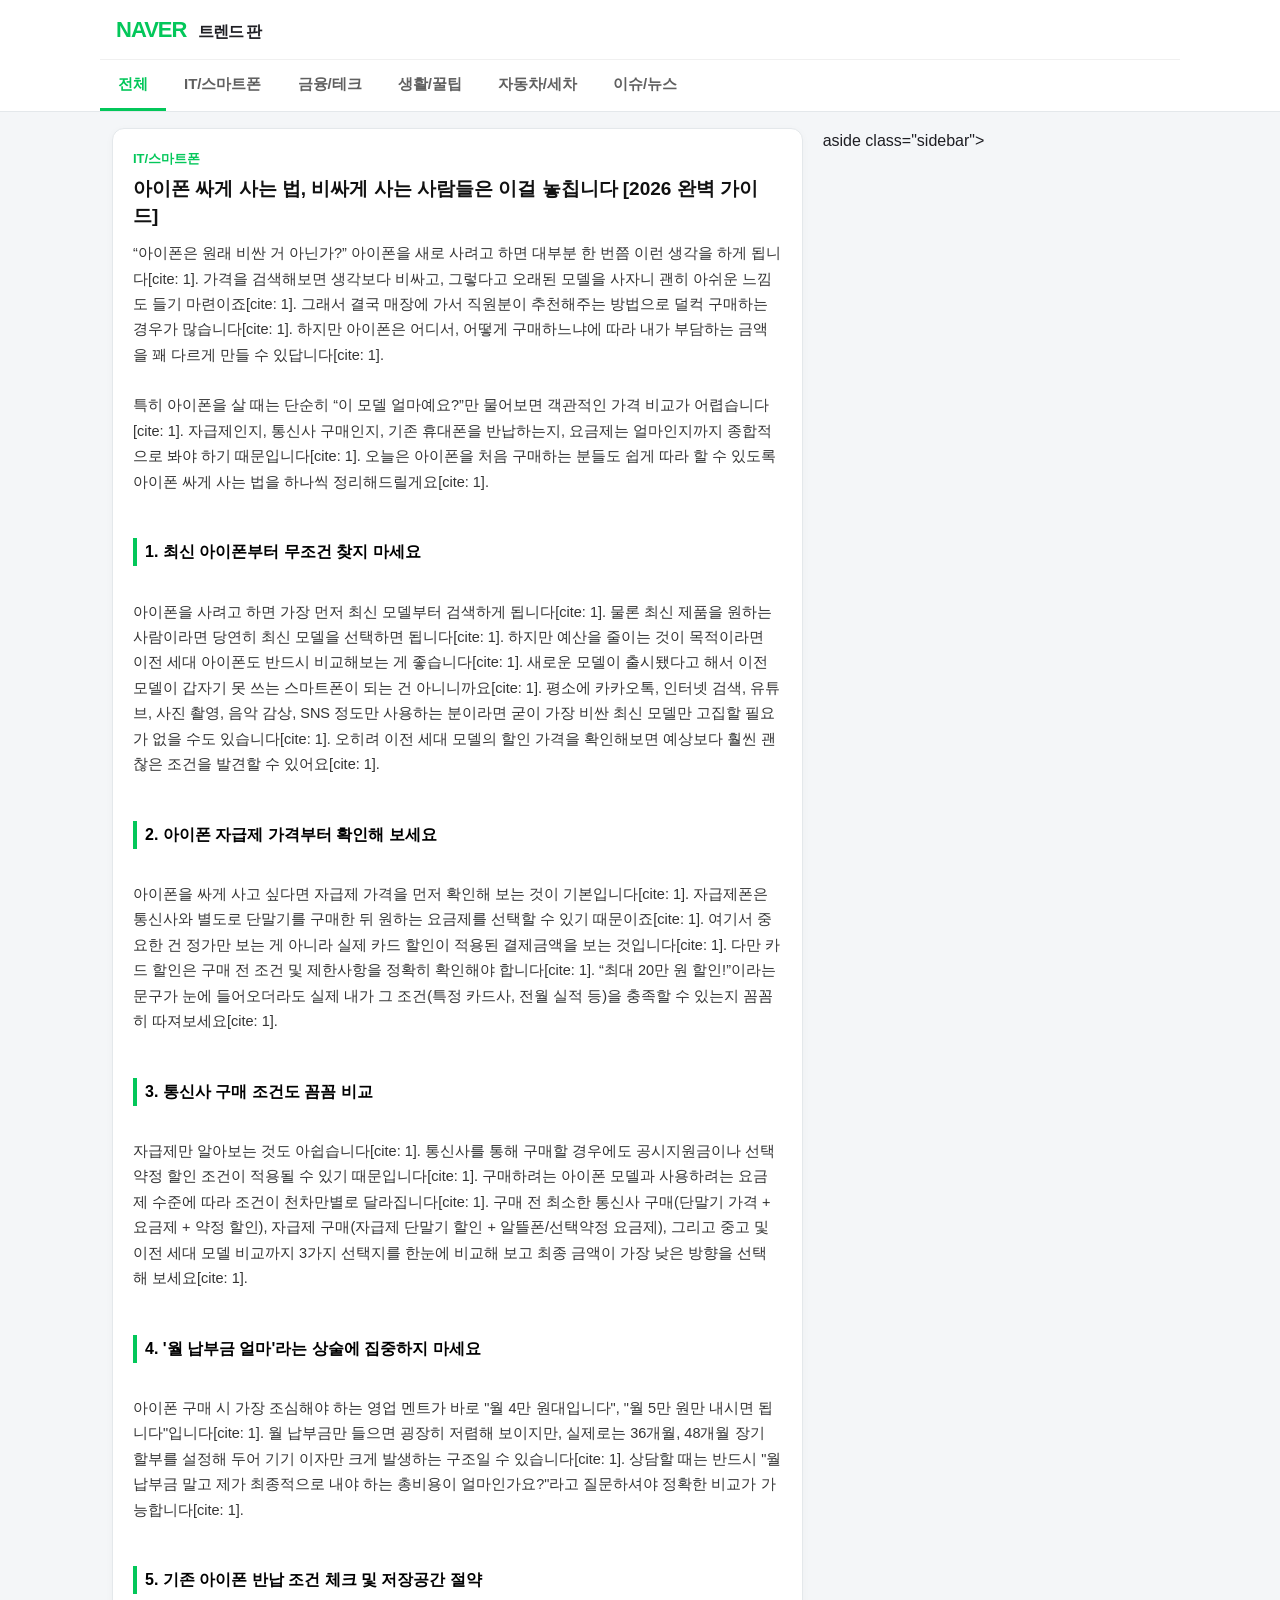
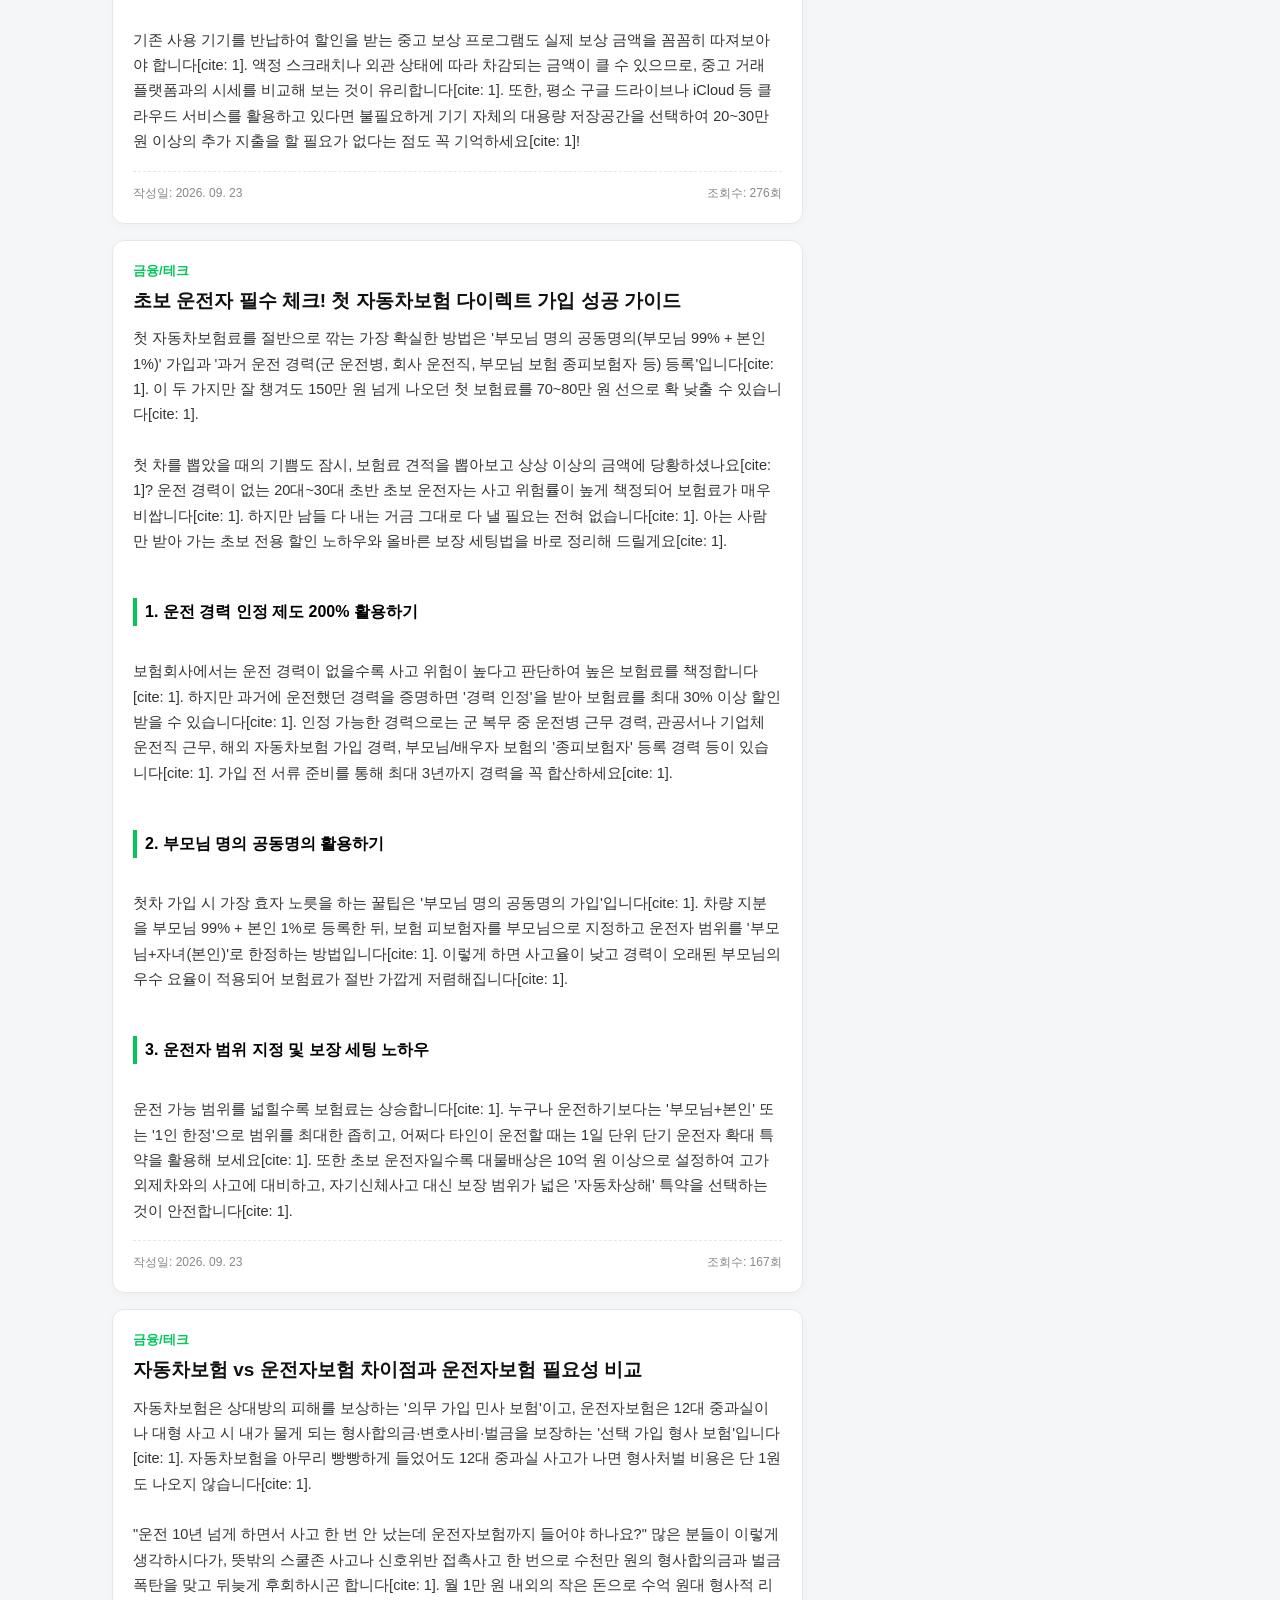
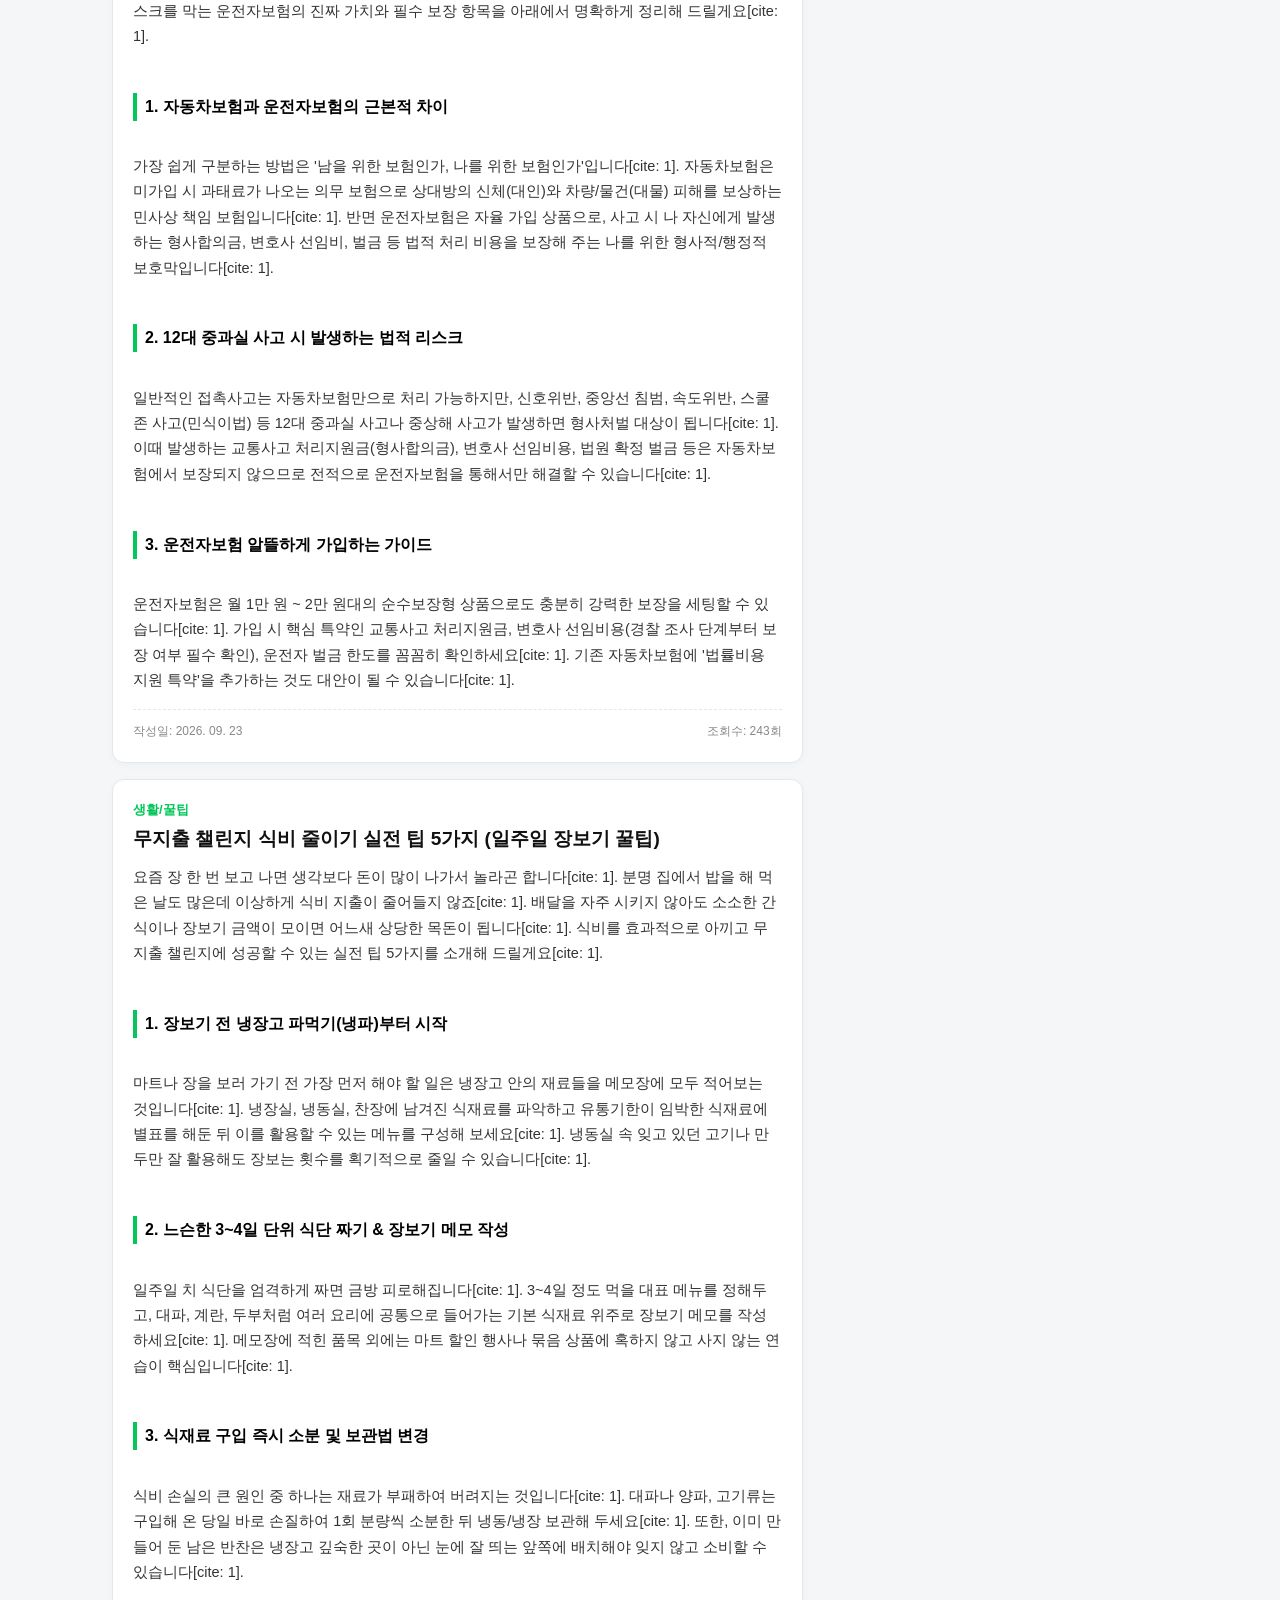
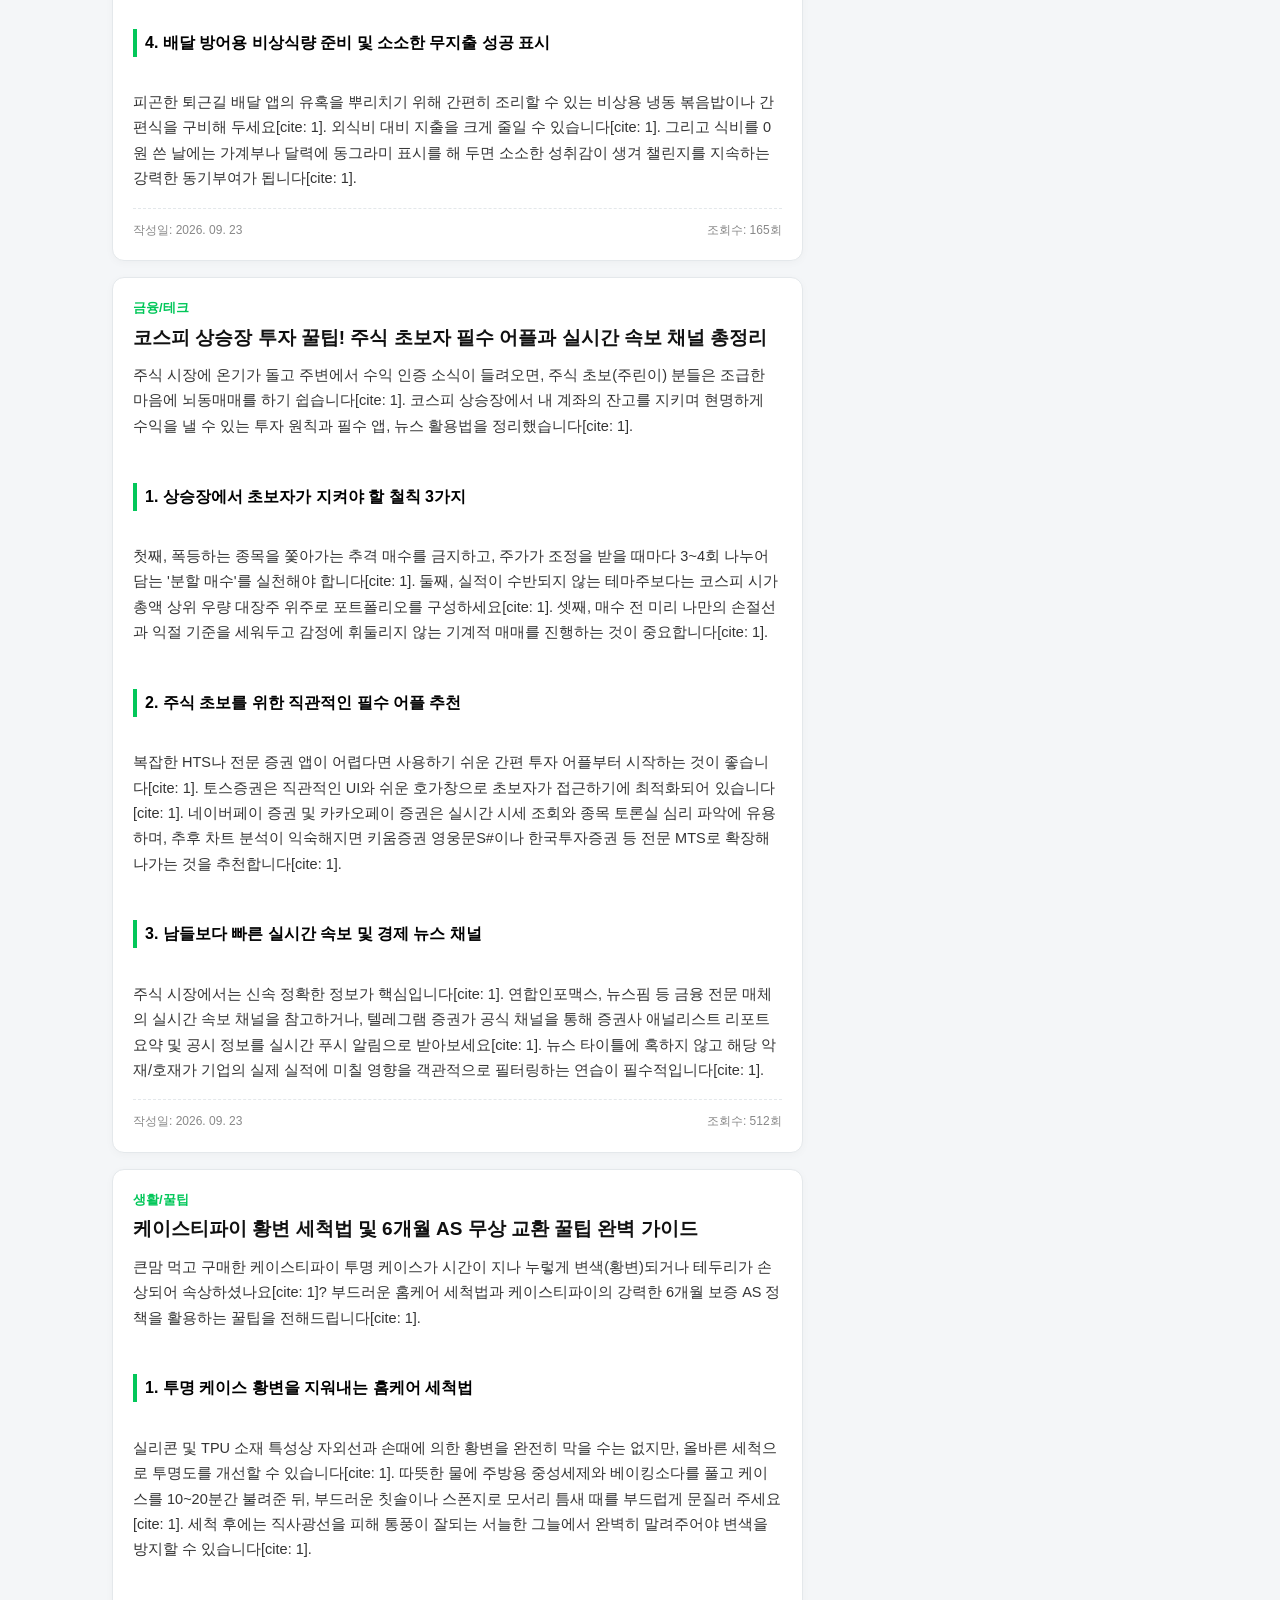
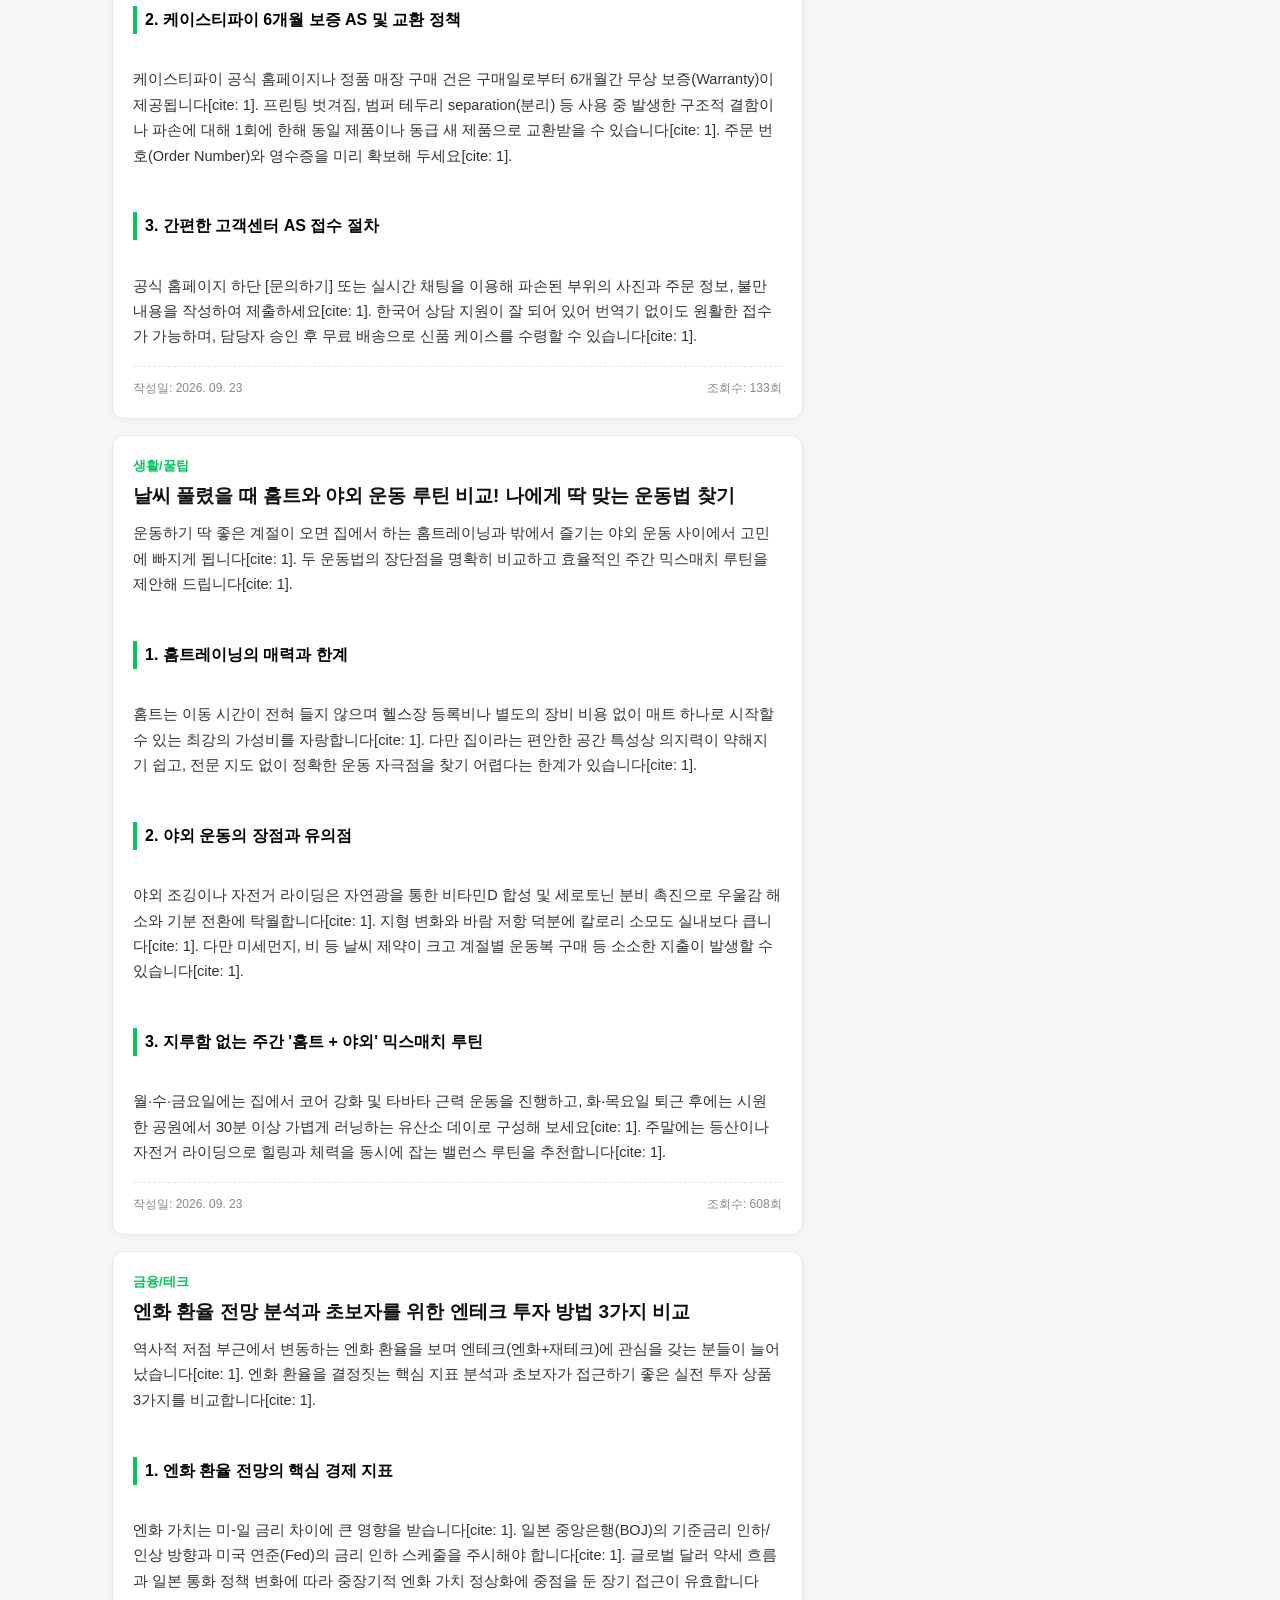
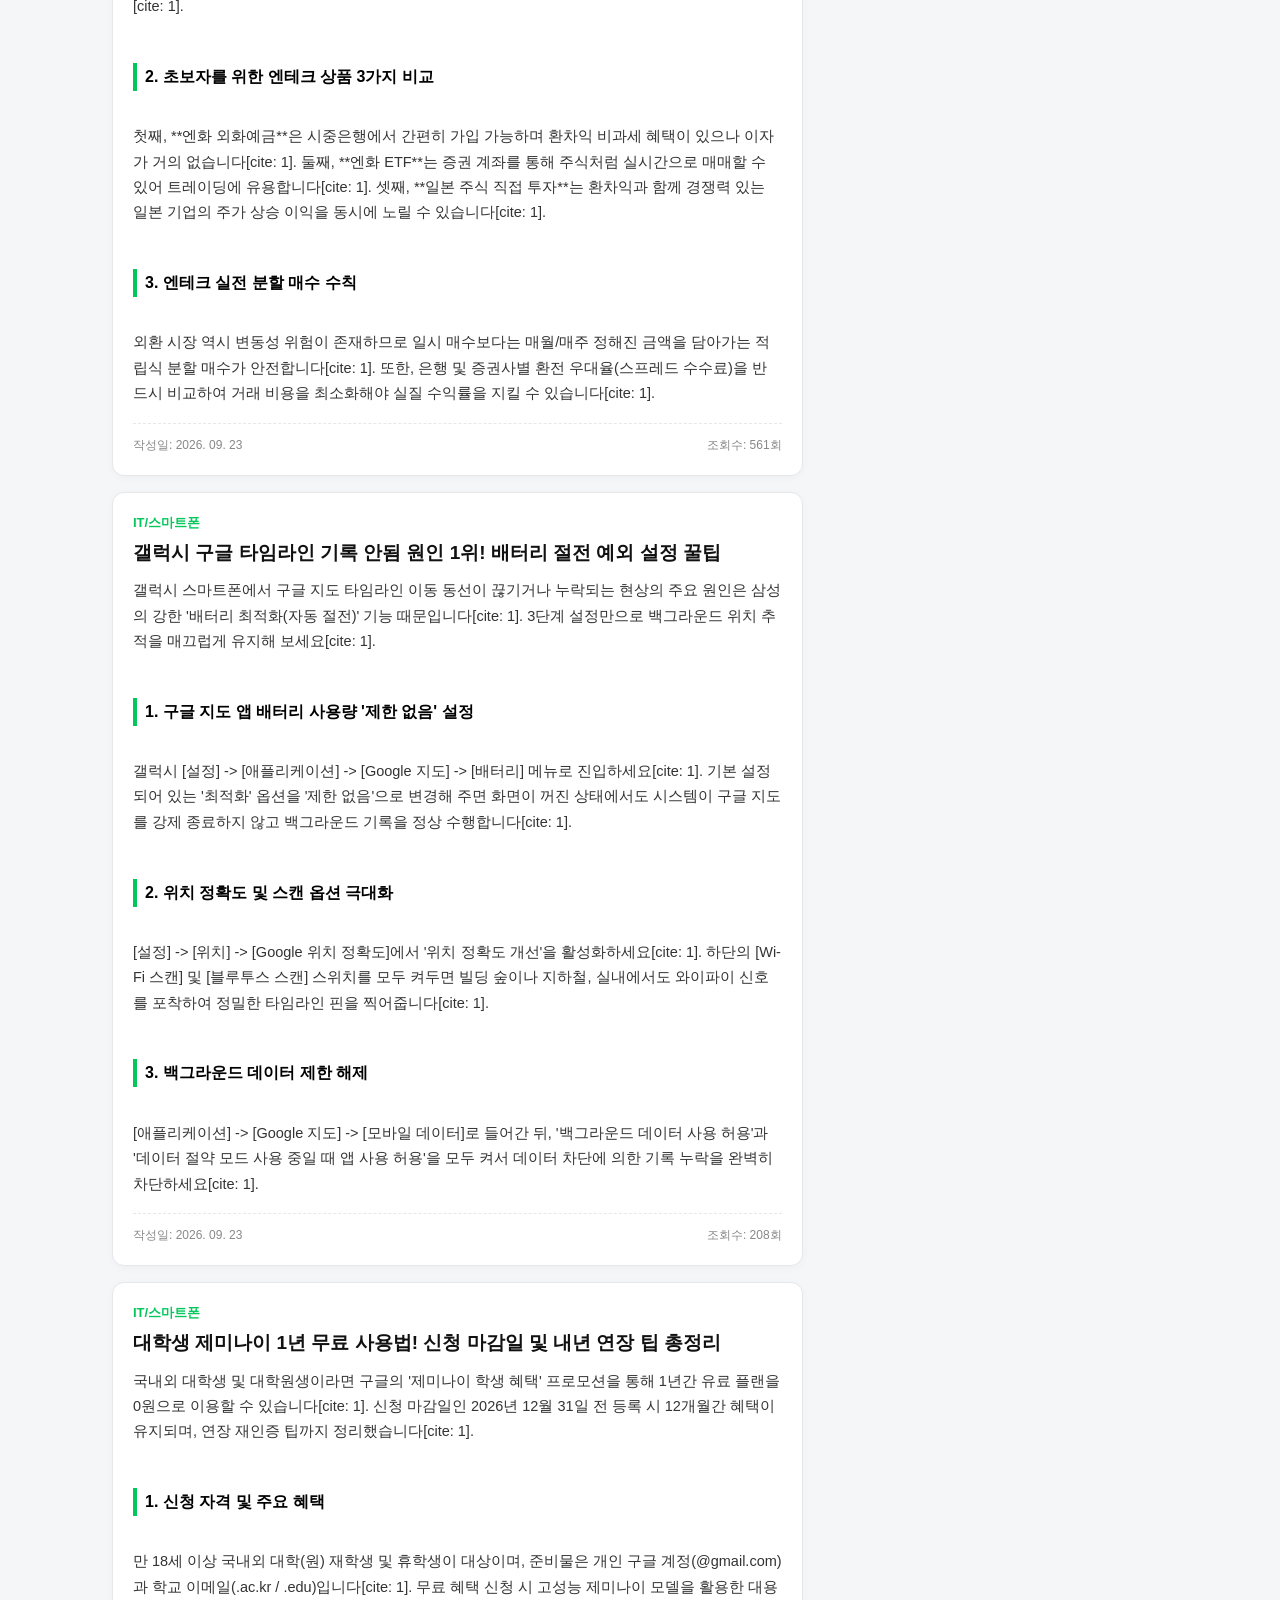
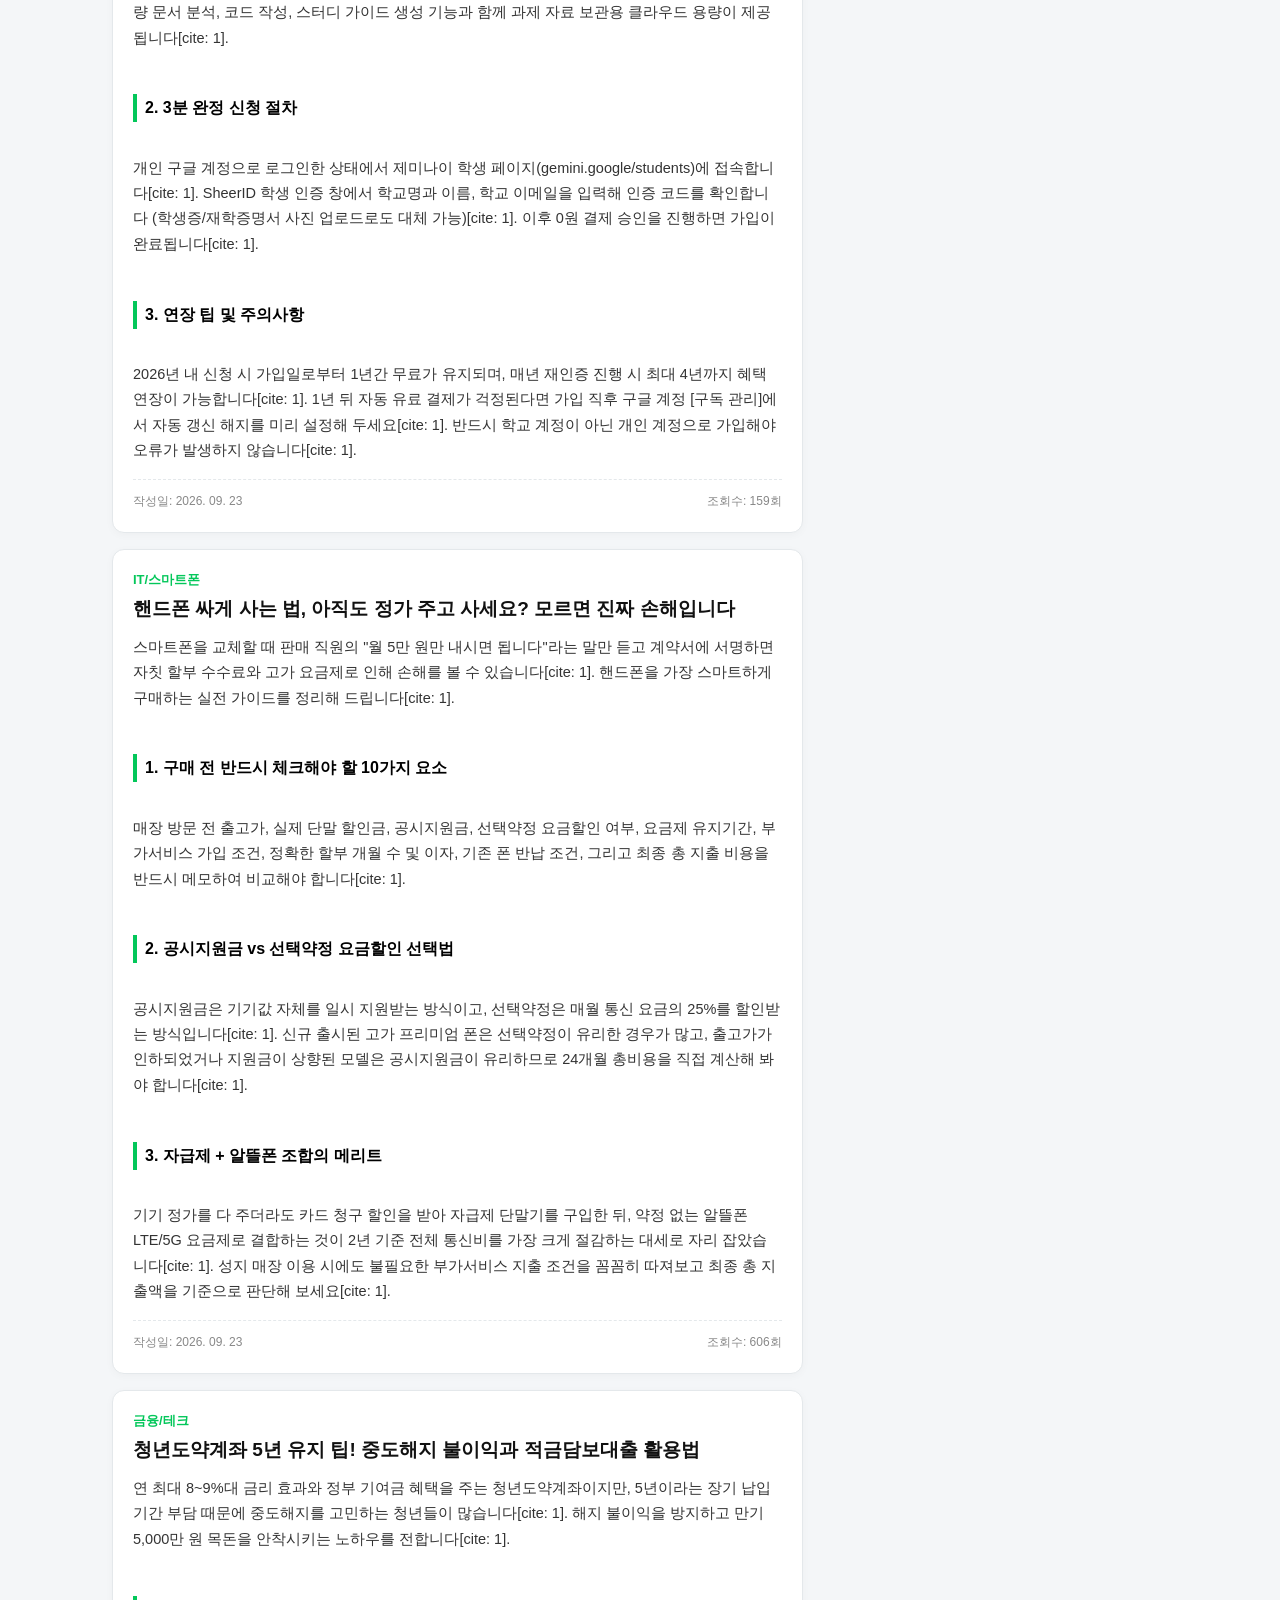
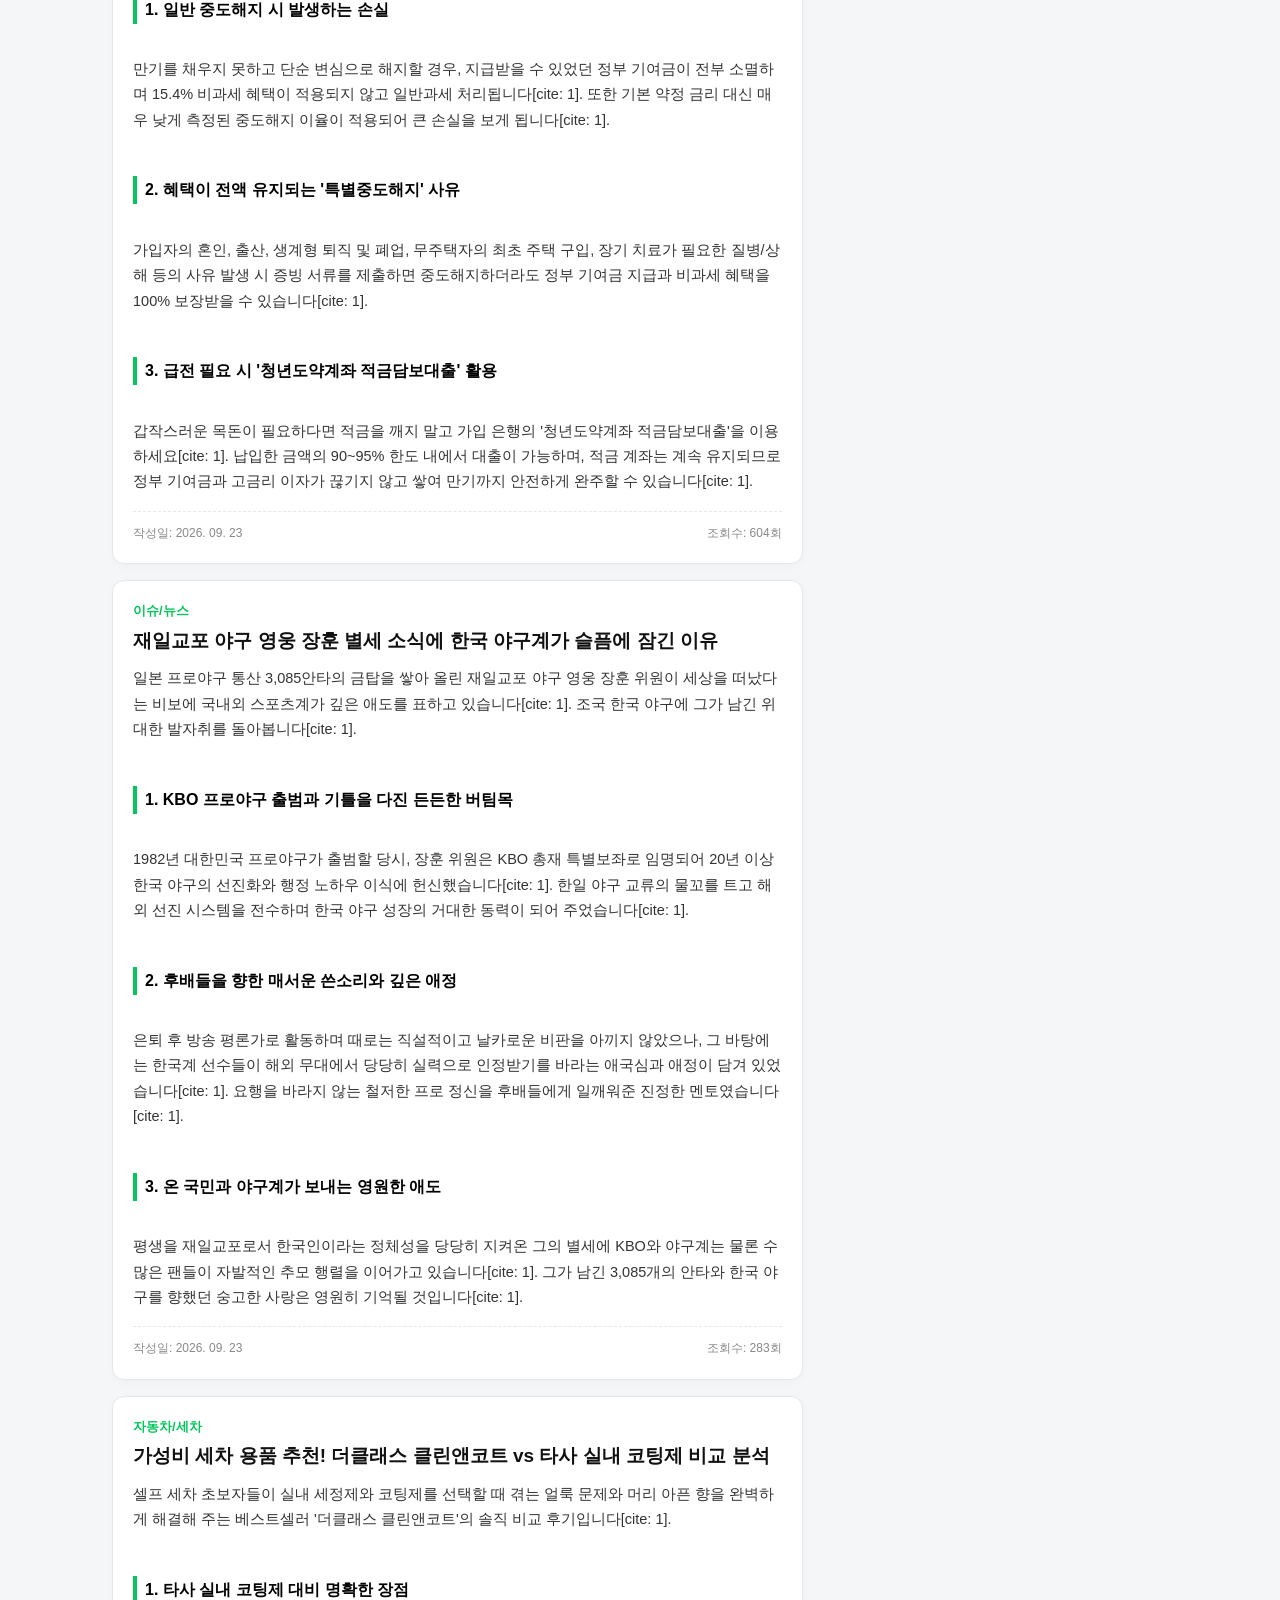
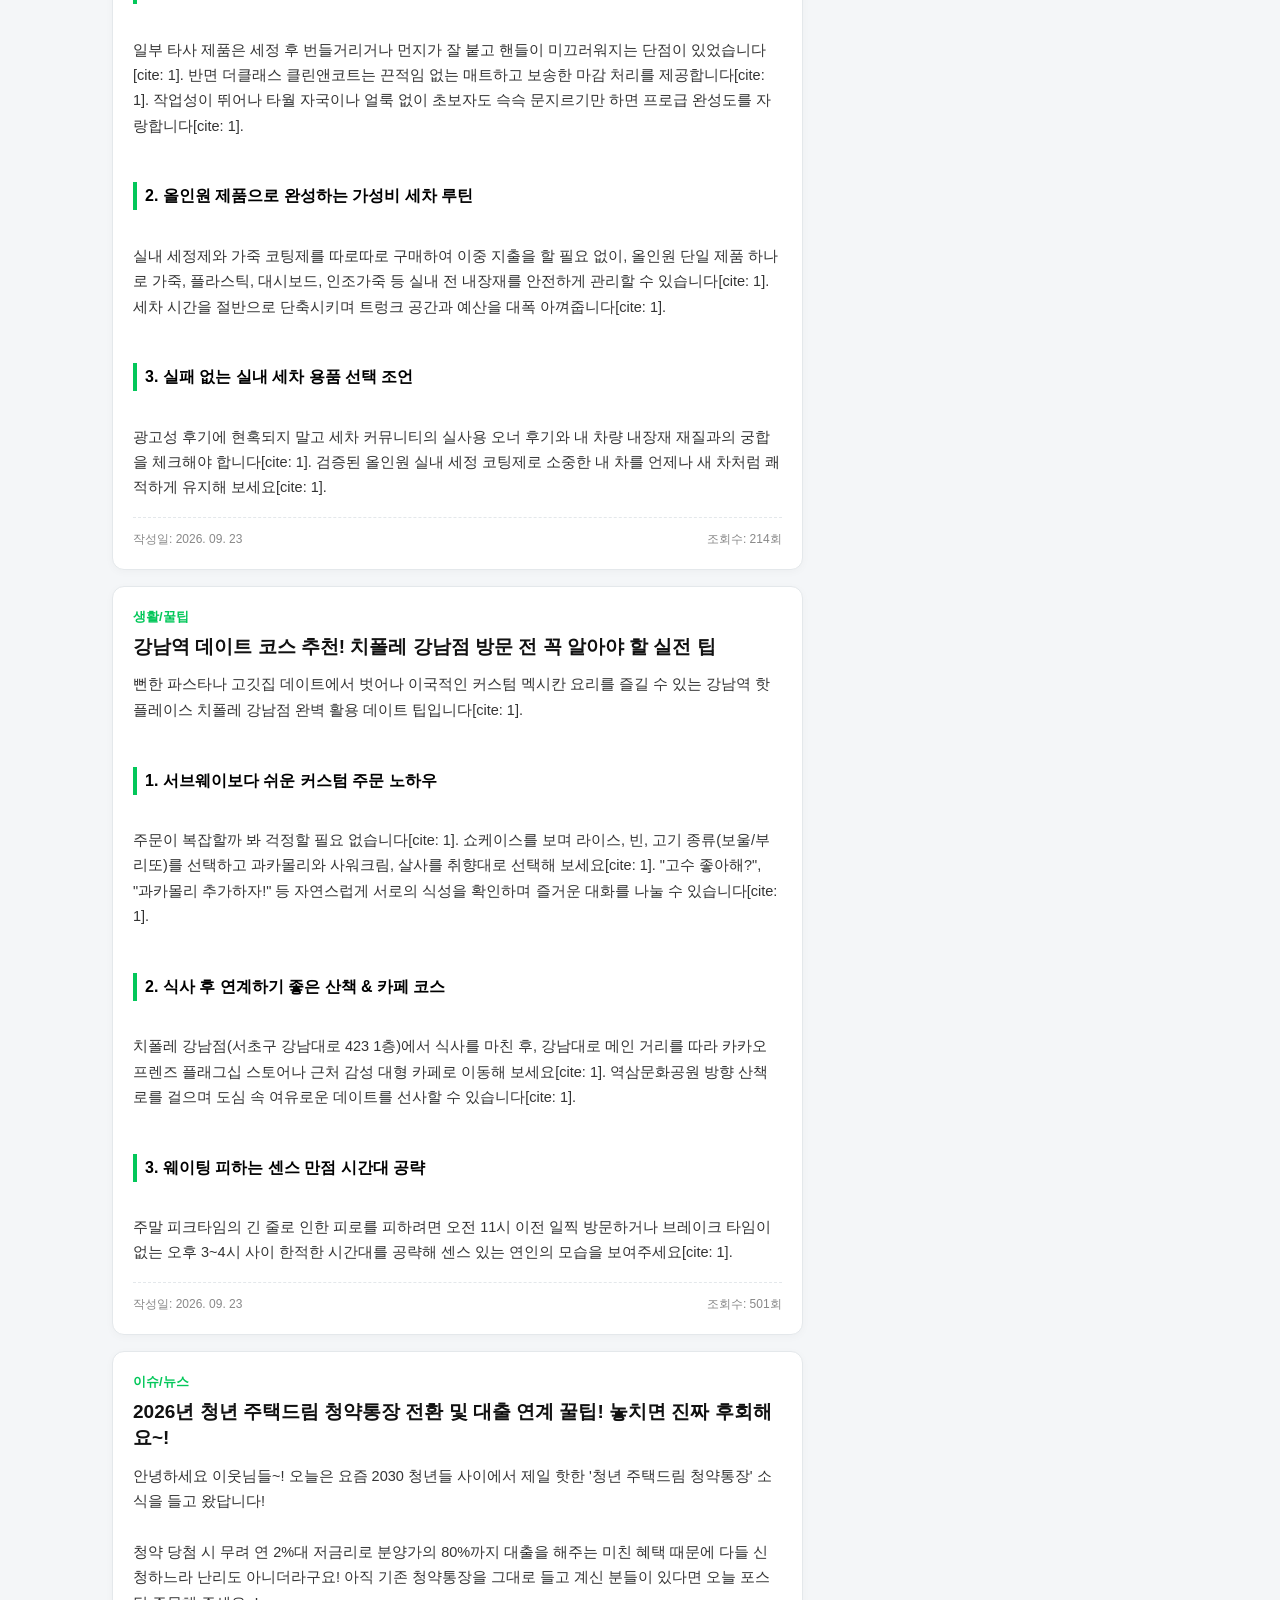
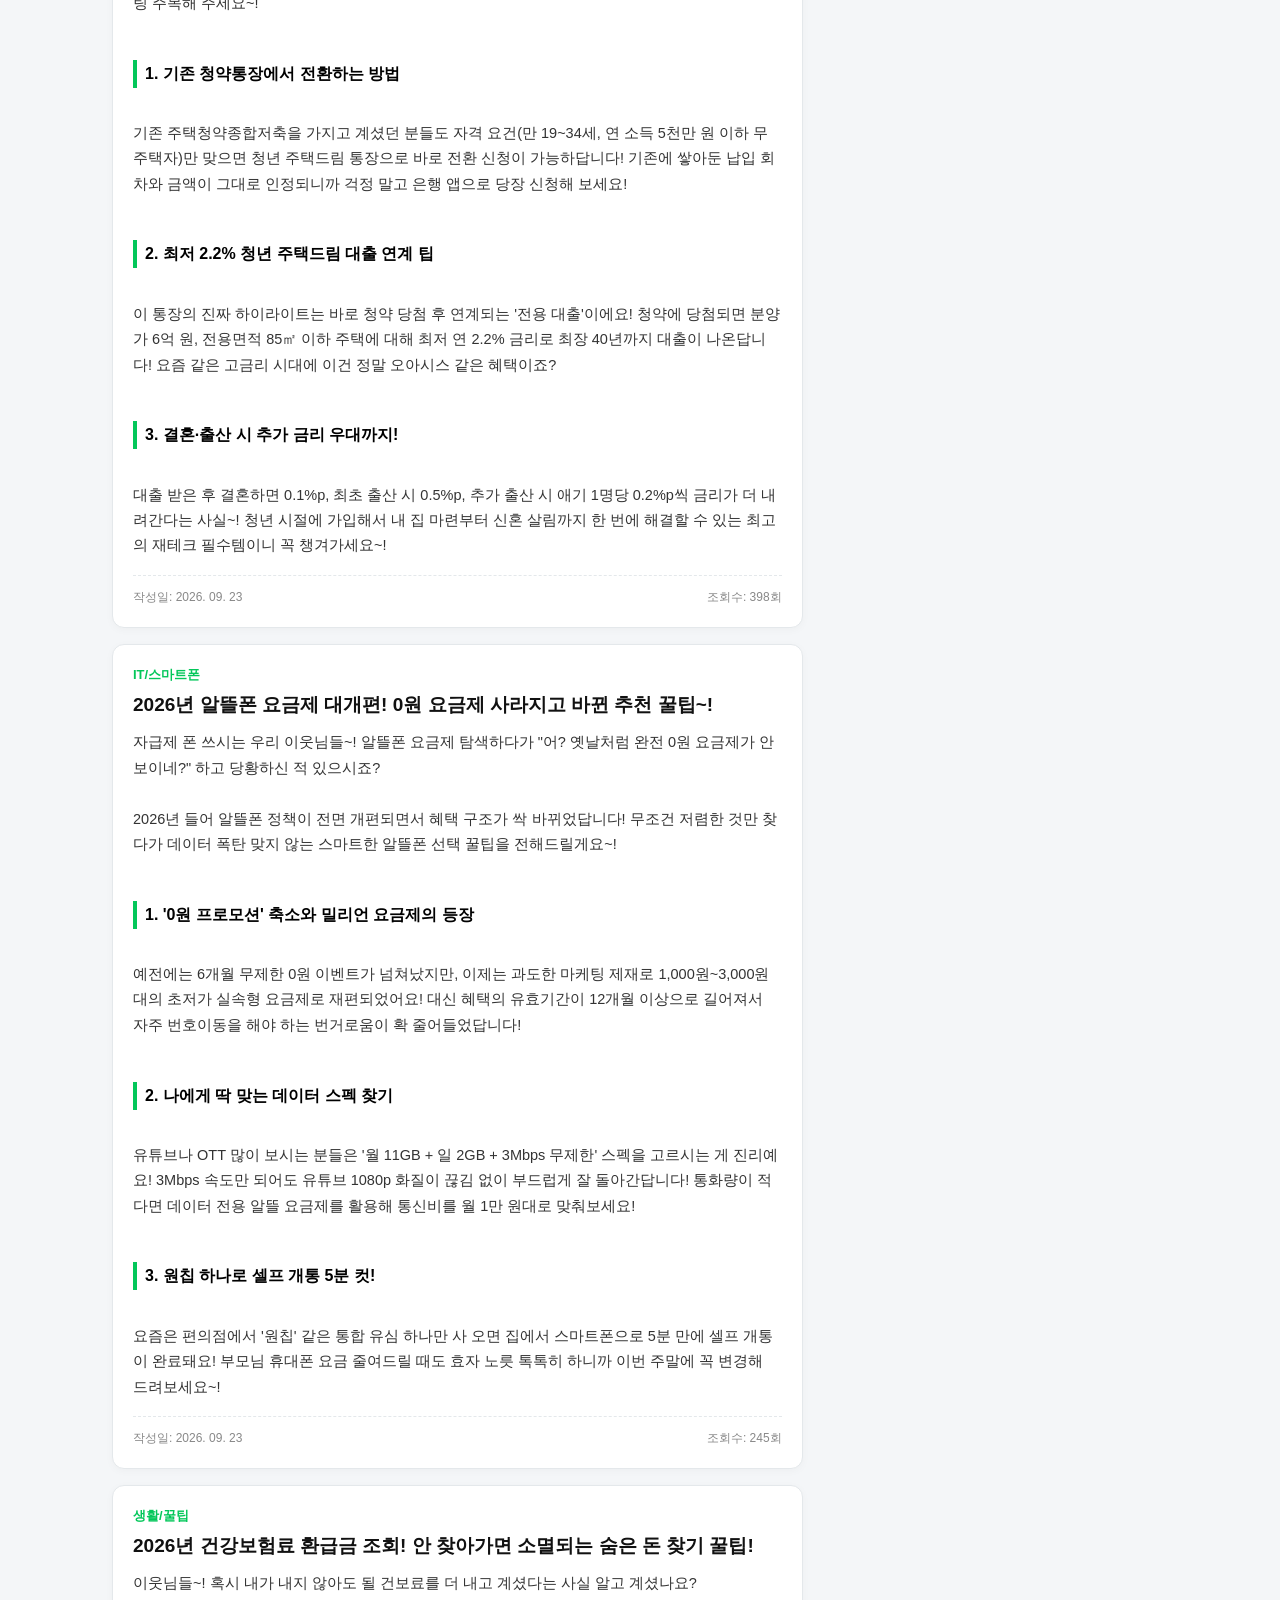
==== index.html @ 24882d87 "Update index.html" ====
<!DOCTYPE html>
<html lang="ko">
<head>
    <meta charset="UTF-8">
    <meta name="viewport" content="width=device-width, initial-scale=1.0">
    <title>네이버 홈판 스타일 블로그 웹진</title>
    <style>
        /* 네이버 브랜드 컬러 및 글로벌 리셋 */
        :root {
            --naver-green: #03c75a;
            --bg-color: #f4f6f8;
            --card-bg: #ffffff;
            --text-primary: #1e1e23;
            --text-secondary: #606060;
            --border-color: #e4e8eb;
        }

        * {
            box-sizing: border-box;
            margin: 0;
            padding: 0;
            font-family: -apple-system, BlinkMacSystemFont, "Apple SD Gothic Neo", "Malgun Gothic", "밝은 고딕", dotum, sans-serif;
        }

        body {
            background-color: var(--bg-color);
            color: var(--text-primary);
            line-height: 1.6;
            -webkit-text-size-adjust: none;
        }

        a {
            text-decoration: none;
            color: inherit;
        }

        /* 상단 네이버 스타일 헤더 */
        header {
            background-color: var(--card-bg);
            border-bottom: 1px solid var(--border-color);
            position: sticky;
            top: 0;
            z-index: 1000;
        }

        .header-inner {
            max-width: 1080px;
            margin: 0 auto;
            padding: 12px 16px;
            display: flex;
            justify-content: space-between;
            align-items: center;
        }

        .logo {
            font-size: 22px;
            font-weight: 900;
            color: var(--naver-green);
            letter-spacing: -1px;
        }

        .logo span {
            color: var(--text-primary);
            font-size: 16px;
            font-weight: bold;
            margin-left: 6px;
        }

        /* 네이버 홈판 카테고리 탭 */
        .nav-tabs {
            max-width: 1080px;
            margin: 0 auto;
            display: flex;
            overflow-x: auto;
            white-space: nowrap;
            scrollbar-width: none; /* Firefox */
            border-top: 1px solid #f0f0f0;
        }

        .nav-tabs::-webkit-scrollbar {
            display: none; /* Chrome, Safari */
        }

        .tab-item {
            padding: 12px 18px;
            font-size: 15px;
            font-weight: 700;
            color: var(--text-secondary);
            cursor: pointer;
            border-bottom: 3px solid transparent;
        }

        .tab-item.active {
            color: var(--naver-green);
            border-bottom-color: var(--naver-green);
        }

        /* 메인 컨테이너 레이아웃 */
        .container {
            max-width: 1080px;
            margin: 16px auto;
            padding: 0 12px;
            display: grid;
            grid-template-columns: 2fr 1fr;
            gap: 20px;
        }

        @media (max-width: 768px) {
            .container {
                grid-template-columns: 1fr;
                padding: 0 8px;
                margin: 8px auto;
            }
        }

        /* 포스팅 카드 레이아웃 */
        .post-feed {
            display: flex;
            flex-direction: column;
            gap: 16px;
        }

        .post-card {
            background-color: var(--card-bg);
            border-radius: 12px;
            padding: 20px;
            border: 1px solid var(--border-color);
            box-shadow: 0 2px 8px rgba(0,0,0,0.03);
            transition: transform 0.2s, box-shadow 0.2s;
        }

        .post-card:hover {
            transform: translateY(-2px);
            box-shadow: 0 4px 12px rgba(0,0,0,0.08);
        }

        .post-category {
            font-size: 13px;
            font-weight: 800;
            color: var(--naver-green);
            text-transform: uppercase;
            margin-bottom: 6px;
        }

        .post-title {
            font-size: 19px;
            font-weight: 800;
            line-height: 1.4;
            margin-bottom: 12px;
            color: #111;
        }

        .post-content {
            font-size: 14.5px;
            color: #333;
            line-height: 1.75;
            white-space: pre-line;
        }

        .post-content h2 {
            font-size: 16px;
            margin-top: 18px;
            margin-bottom: 8px;
            color: #000;
            border-left: 4px solid var(--naver-green);
            padding-left: 8px;
        }

        .post-footer {
            margin-top: 16px;
            padding-top: 12px;
            border-top: 1px dashed var(--border-color);
            font-size: 12px;
            color: #888;
            display: flex;
            justify-content: space-between;
        }

        /* 우측 사이드바 (인기글 & 공지) */
        .sidebar {
            display: flex;
            flex-direction: column;
            gap: 16px;
        }

        .widget {
            background-color: var(--card-bg);
            border-radius: 12px;
            padding: 18px;
            border: 1px solid var(--border-color);
        }

        .widget-title {
            font-size: 15px;
            font-weight: 800;
            margin-bottom: 12px;
            padding-bottom: 8px;
            border-bottom: 2px solid var(--text-primary);
        }

        .widget-list {
            list-style: none;
        }

        .widget-list li {
            font-size: 13.5px;
            padding: 8px 0;
            border-bottom: 1px solid #f5f5f5;
            white-space: nowrap;
            overflow: hidden;
            text-overflow: ellipsis;
        }

        .widget-list li strong {
            color: var(--naver-green);
            margin-right: 6px;
        }

        footer {
            text-align: center;
            padding: 30px 16px;
            font-size: 13px;
            color: #888;
            background-color: var(--card-bg);
            border-top: 1px solid var(--border-color);
            margin-top: 40px;
        }
    </style>
</head>
<body>

    <header>
        <div class="header-inner">
            <div class="logo">NAVER <span>트렌드 판</span></div>
        </div>
        <nav class="nav-tabs">
            <div class="tab-item active">전체</div>
            <div class="tab-item">IT/스마트폰</div>
            <div class="tab-item">금융/테크</div>
            <div class="tab-item">생활/꿀팁</div>
            <div class="tab-item">자동차/세차</div>
            <div class="tab-item">이슈/뉴스</div>
        </nav>
    </header>

    <div class="container">
        <!-- 메인 콘텐츠 피드 -->
        <main class="post-feed" id="postFeed">
            <!-- 자바스크립트에 의해 20개의 글이 랜더링됩니다 -->
        </main>

        <!-- 우측 사이드바 -->
        aside class="sidebar">
            <div class="widget">
                <div class="widget-title">🔥 실시간 인기 꿀팁 TOP 5</div>
                <ul class="widget-list">
                    <li><strong>1</strong> 2026 청년도약계좌 만기 채우는 꿀팁</li>
                    <li><strong>2</strong> 아이폰 자급제 vs 통신사 비교 총정리</li>
                    <li><strong>3</strong> 갤럭시 구글 타임라인 오류 원인 1위</li>
                    <li><strong>4</strong> 대학생 제미나이 1년 무료 사용법</li>
                    <li><strong>5</strong> 2026 알뜰폰 요금제 개편안과 보조금</li>
                </ul>
            </div>
            <div class="widget">
                <div class="widget-title">📢 블로그 공지사항</div>
                <p style="font-size: 13px; color: #666; line-height: 1.5;">
                    본 블로그는 최신 IT, 자동차, 재테크 및 생활 정보 꿀팁을 제공합니다. 매일 새로운 트렌드가 업데이트됩니다!
                </p>
            </div>
        </aside>
    </div>

    <footer>
        <p>© 2026 Naver Style Trend Hub. All rights reserved.</p>
    </footer>

    <script>
        // 15개 기존 글 대형 확장 + 사용자 어조 맞춤 신규 5개 글 데이터 세트
        const posts = [
            {
                category: "IT/스마트폰",
                title: "아이폰 싸게 사는 법, 비싸게 사는 사람들은 이걸 놓칩니다 [2026 완벽 가이드]",
                date: "2026. 09. 23",
                content: `“아이폰은 원래 비싼 거 아닌가?” 아이폰을 새로 사려고 하면 대부분 한 번쯤 이런 생각을 하게 됩니다[cite: 1]. 가격을 검색해보면 생각보다 비싸고, 그렇다고 오래된 모델을 사자니 괜히 아쉬운 느낌도 들기 마련이죠[cite: 1]. 그래서 결국 매장에 가서 직원분이 추천해주는 방법으로 덜컥 구매하는 경우가 많습니다[cite: 1]. 하지만 아이폰은 어디서, 어떻게 구매하느냐에 따라 내가 부담하는 금액을 꽤 다르게 만들 수 있답니다[cite: 1]. 

특히 아이폰을 살 때는 단순히 “이 모델 얼마예요?”만 물어보면 객관적인 가격 비교가 어렵습니다[cite: 1]. 자급제인지, 통신사 구매인지, 기존 휴대폰을 반납하는지, 요금제는 얼마인지까지 종합적으로 봐야 하기 때문입니다[cite: 1]. 오늘은 아이폰을 처음 구매하는 분들도 쉽게 따라 할 수 있도록 아이폰 싸게 사는 법을 하나씩 정리해드릴게요[cite: 1].

<h2>1. 최신 아이폰부터 무조건 찾지 마세요</h2>
아이폰을 사려고 하면 가장 먼저 최신 모델부터 검색하게 됩니다[cite: 1]. 물론 최신 제품을 원하는 사람이라면 당연히 최신 모델을 선택하면 됩니다[cite: 1]. 하지만 예산을 줄이는 것이 목적이라면 이전 세대 아이폰도 반드시 비교해보는 게 좋습니다[cite: 1]. 새로운 모델이 출시됐다고 해서 이전 모델이 갑자기 못 쓰는 스마트폰이 되는 건 아니니까요[cite: 1]. 평소에 카카오톡, 인터넷 검색, 유튜브, 사진 촬영, 음악 감상, SNS 정도만 사용하는 분이라면 굳이 가장 비싼 최신 모델만 고집할 필요가 없을 수도 있습니다[cite: 1]. 오히려 이전 세대 모델의 할인 가격을 확인해보면 예상보다 훨씬 괜찮은 조건을 발견할 수 있어요[cite: 1].

<h2>2. 아이폰 자급제 가격부터 확인해 보세요</h2>
아이폰을 싸게 사고 싶다면 자급제 가격을 먼저 확인해 보는 것이 기본입니다[cite: 1]. 자급제폰은 통신사와 별도로 단말기를 구매한 뒤 원하는 요금제를 선택할 수 있기 때문이죠[cite: 1]. 여기서 중요한 건 정가만 보는 게 아니라 실제 카드 할인이 적용된 결제금액을 보는 것입니다[cite: 1]. 다만 카드 할인은 구매 전 조건 및 제한사항을 정확히 확인해야 합니다[cite: 1]. “최대 20만 원 할인!”이라는 문구가 눈에 들어오더라도 실제 내가 그 조건(특정 카드사, 전월 실적 등)을 충족할 수 있는지 꼼꼼히 따져보세요[cite: 1].

<h2>3. 통신사 구매 조건도 꼼꼼 비교</h2>
자급제만 알아보는 것도 아쉽습니다[cite: 1]. 통신사를 통해 구매할 경우에도 공시지원금이나 선택약정 할인 조건이 적용될 수 있기 때문입니다[cite: 1]. 구매하려는 아이폰 모델과 사용하려는 요금제 수준에 따라 조건이 천차만별로 달라집니다[cite: 1]. 구매 전 최소한 통신사 구매(단말기 가격 + 요금제 + 약정 할인), 자급제 구매(자급제 단말기 할인 + 알뜰폰/선택약정 요금제), 그리고 중고 및 이전 세대 모델 비교까지 3가지 선택지를 한눈에 비교해 보고 최종 금액이 가장 낮은 방향을 선택해 보세요[cite: 1].

<h2>4. '월 납부금 얼마'라는 상술에 집중하지 마세요</h2>
아이폰 구매 시 가장 조심해야 하는 영업 멘트가 바로 "월 4만 원대입니다", "월 5만 원만 내시면 됩니다"입니다[cite: 1]. 월 납부금만 들으면 굉장히 저렴해 보이지만, 실제로는 36개월, 48개월 장기 할부를 설정해 두어 기기 이자만 크게 발생하는 구조일 수 있습니다[cite: 1]. 상담할 때는 반드시 "월 납부금 말고 제가 최종적으로 내야 하는 총비용이 얼마인가요?"라고 질문하셔야 정확한 비교가 가능합니다[cite: 1].

<h2>5. 기존 아이폰 반납 조건 체크 및 저장공간 절약</h2>
기존 사용 기기를 반납하여 할인을 받는 중고 보상 프로그램도 실제 보상 금액을 꼼꼼히 따져보아야 합니다[cite: 1]. 액정 스크래치나 외관 상태에 따라 차감되는 금액이 클 수 있으므로, 중고 거래 플랫폼과의 시세를 비교해 보는 것이 유리합니다[cite: 1]. 또한, 평소 구글 드라이브나 iCloud 등 클라우드 서비스를 활용하고 있다면 불필요하게 기기 자체의 대용량 저장공간을 선택하여 20~30만 원 이상의 추가 지출을 할 필요가 없다는 점도 꼭 기억하세요[cite: 1]!`
            },
            {
                category: "금융/테크",
                title: "초보 운전자 필수 체크! 첫 자동차보험 다이렉트 가입 성공 가이드",
                date: "2026. 09. 23",
                content: `첫 자동차보험료를 절반으로 깎는 가장 확실한 방법은 '부모님 명의 공동명의(부모님 99% + 본인 1%)' 가입과 '과거 운전 경력(군 운전병, 회사 운전직, 부모님 보험 종피보험자 등) 등록'입니다[cite: 1]. 이 두 가지만 잘 챙겨도 150만 원 넘게 나오던 첫 보험료를 70~80만 원 선으로 확 낮출 수 있습니다[cite: 1].

첫 차를 뽑았을 때의 기쁨도 잠시, 보험료 견적을 뽑아보고 상상 이상의 금액에 당황하셨나요[cite: 1]? 운전 경력이 없는 20대~30대 초반 초보 운전자는 사고 위험률이 높게 책정되어 보험료가 매우 비쌉니다[cite: 1]. 하지만 남들 다 내는 거금 그대로 다 낼 필요는 전혀 없습니다[cite: 1]. 아는 사람만 받아 가는 초보 전용 할인 노하우와 올바른 보장 세팅법을 바로 정리해 드릴게요[cite: 1].

<h2>1. 운전 경력 인정 제도 200% 활용하기</h2>
보험회사에서는 운전 경력이 없을수록 사고 위험이 높다고 판단하여 높은 보험료를 책정합니다[cite: 1]. 하지만 과거에 운전했던 경력을 증명하면 '경력 인정'을 받아 보험료를 최대 30% 이상 할인받을 수 있습니다[cite: 1]. 인정 가능한 경력으로는 군 복무 중 운전병 근무 경력, 관공서나 기업체 운전직 근무, 해외 자동차보험 가입 경력, 부모님/배우자 보험의 '종피보험자' 등록 경력 등이 있습니다[cite: 1]. 가입 전 서류 준비를 통해 최대 3년까지 경력을 꼭 합산하세요[cite: 1].

<h2>2. 부모님 명의 공동명의 활용하기</h2>
첫차 가입 시 가장 효자 노릇을 하는 꿀팁은 '부모님 명의 공동명의 가입'입니다[cite: 1]. 차량 지분을 부모님 99% + 본인 1%로 등록한 뒤, 보험 피보험자를 부모님으로 지정하고 운전자 범위를 '부모님+자녀(본인)'로 한정하는 방법입니다[cite: 1]. 이렇게 하면 사고율이 낮고 경력이 오래된 부모님의 우수 요율이 적용되어 보험료가 절반 가깝게 저렴해집니다[cite: 1].

<h2>3. 운전자 범위 지정 및 보장 세팅 노하우</h2>
운전 가능 범위를 넓힐수록 보험료는 상승합니다[cite: 1]. 누구나 운전하기보다는 '부모님+본인' 또는 '1인 한정'으로 범위를 최대한 좁히고, 어쩌다 타인이 운전할 때는 1일 단위 단기 운전자 확대 특약을 활용해 보세요[cite: 1]. 또한 초보 운전자일수록 대물배상은 10억 원 이상으로 설정하여 고가 외제차와의 사고에 대비하고, 자기신체사고 대신 보장 범위가 넓은 '자동차상해' 특약을 선택하는 것이 안전합니다[cite: 1].`
            },
            {
                category: "금융/테크",
                title: "자동차보험 vs 운전자보험 차이점과 운전자보험 필요성 비교",
                date: "2026. 09. 23",
                content: `자동차보험은 상대방의 피해를 보상하는 '의무 가입 민사 보험'이고, 운전자보험은 12대 중과실이나 대형 사고 시 내가 물게 되는 형사합의금·변호사비·벌금을 보장하는 '선택 가입 형사 보험'입니다[cite: 1]. 자동차보험을 아무리 빵빵하게 들었어도 12대 중과실 사고가 나면 형사처벌 비용은 단 1원도 나오지 않습니다[cite: 1].

"운전 10년 넘게 하면서 사고 한 번 안 났는데 운전자보험까지 들어야 하나요?" 많은 분들이 이렇게 생각하시다가, 뜻밖의 스쿨존 사고나 신호위반 접촉사고 한 번으로 수천만 원의 형사합의금과 벌금 폭탄을 맞고 뒤늦게 후회하시곤 합니다[cite: 1]. 월 1만 원 내외의 작은 돈으로 수억 원대 형사적 리스크를 막는 운전자보험의 진짜 가치와 필수 보장 항목을 아래에서 명확하게 정리해 드릴게요[cite: 1].

<h2>1. 자동차보험과 운전자보험의 근본적 차이</h2>
가장 쉽게 구분하는 방법은 '남을 위한 보험인가, 나를 위한 보험인가'입니다[cite: 1]. 자동차보험은 미가입 시 과태료가 나오는 의무 보험으로 상대방의 신체(대인)와 차량/물건(대물) 피해를 보상하는 민사상 책임 보험입니다[cite: 1]. 반면 운전자보험은 자율 가입 상품으로, 사고 시 나 자신에게 발생하는 형사합의금, 변호사 선임비, 벌금 등 법적 처리 비용을 보장해 주는 나를 위한 형사적/행정적 보호막입니다[cite: 1].

<h2>2. 12대 중과실 사고 시 발생하는 법적 리스크</h2>
일반적인 접촉사고는 자동차보험만으로 처리 가능하지만, 신호위반, 중앙선 침범, 속도위반, 스쿨존 사고(민식이법) 등 12대 중과실 사고나 중상해 사고가 발생하면 형사처벌 대상이 됩니다[cite: 1]. 이때 발생하는 교통사고 처리지원금(형사합의금), 변호사 선임비용, 법원 확정 벌금 등은 자동차보험에서 보장되지 않으므로 전적으로 운전자보험을 통해서만 해결할 수 있습니다[cite: 1].

<h2>3. 운전자보험 알뜰하게 가입하는 가이드</h2>
운전자보험은 월 1만 원 ~ 2만 원대의 순수보장형 상품으로도 충분히 강력한 보장을 세팅할 수 있습니다[cite: 1]. 가입 시 핵심 특약인 교통사고 처리지원금, 변호사 선임비용(경찰 조사 단계부터 보장 여부 필수 확인), 운전자 벌금 한도를 꼼꼼히 확인하세요[cite: 1]. 기존 자동차보험에 '법률비용 지원 특약'을 추가하는 것도 대안이 될 수 있습니다[cite: 1].`
            },
            {
                category: "생활/꿀팁",
                title: "무지출 챌린지 식비 줄이기 실전 팁 5가지 (일주일 장보기 꿀팁)",
                date: "2026. 09. 23",
                content: `요즘 장 한 번 보고 나면 생각보다 돈이 많이 나가서 놀라곤 합니다[cite: 1]. 분명 집에서 밥을 해 먹은 날도 많은데 이상하게 식비 지출이 줄어들지 않죠[cite: 1]. 배달을 자주 시키지 않아도 소소한 간식이나 장보기 금액이 모이면 어느새 상당한 목돈이 됩니다[cite: 1]. 식비를 효과적으로 아끼고 무지출 챌린지에 성공할 수 있는 실전 팁 5가지를 소개해 드릴게요[cite: 1].

<h2>1. 장보기 전 냉장고 파먹기(냉파)부터 시작</h2>
마트나 장을 보러 가기 전 가장 먼저 해야 할 일은 냉장고 안의 재료들을 메모장에 모두 적어보는 것입니다[cite: 1]. 냉장실, 냉동실, 찬장에 남겨진 식재료를 파악하고 유통기한이 임박한 식재료에 별표를 해둔 뒤 이를 활용할 수 있는 메뉴를 구성해 보세요[cite: 1]. 냉동실 속 잊고 있던 고기나 만두만 잘 활용해도 장보는 횟수를 획기적으로 줄일 수 있습니다[cite: 1].

<h2>2. 느슨한 3~4일 단위 식단 짜기 & 장보기 메모 작성</h2>
일주일 치 식단을 엄격하게 짜면 금방 피로해집니다[cite: 1]. 3~4일 정도 먹을 대표 메뉴를 정해두고, 대파, 계란, 두부처럼 여러 요리에 공통으로 들어가는 기본 식재료 위주로 장보기 메모를 작성하세요[cite: 1]. 메모장에 적힌 품목 외에는 마트 할인 행사나 묶음 상품에 혹하지 않고 사지 않는 연습이 핵심입니다[cite: 1].

<h2>3. 식재료 구입 즉시 소분 및 보관법 변경</h2>
식비 손실의 큰 원인 중 하나는 재료가 부패하여 버려지는 것입니다[cite: 1]. 대파나 양파, 고기류는 구입해 온 당일 바로 손질하여 1회 분량씩 소분한 뒤 냉동/냉장 보관해 두세요[cite: 1]. 또한, 이미 만들어 둔 남은 반찬은 냉장고 깊숙한 곳이 아닌 눈에 잘 띄는 앞쪽에 배치해야 잊지 않고 소비할 수 있습니다[cite: 1].

<h2>4. 배달 방어용 비상식량 준비 및 소소한 무지출 성공 표시</h2>
피곤한 퇴근길 배달 앱의 유혹을 뿌리치기 위해 간편히 조리할 수 있는 비상용 냉동 볶음밥이나 간편식을 구비해 두세요[cite: 1]. 외식비 대비 지출을 크게 줄일 수 있습니다[cite: 1]. 그리고 식비를 0원 쓴 날에는 가계부나 달력에 동그라미 표시를 해 두면 소소한 성취감이 생겨 챌린지를 지속하는 강력한 동기부여가 됩니다[cite: 1].`
            },
            {
                category: "금융/테크",
                title: "코스피 상승장 투자 꿀팁! 주식 초보자 필수 어플과 실시간 속보 채널 총정리",
                date: "2026. 09. 23",
                content: `주식 시장에 온기가 돌고 주변에서 수익 인증 소식이 들려오면, 주식 초보(주린이) 분들은 조급한 마음에 뇌동매매를 하기 쉽습니다[cite: 1]. 코스피 상승장에서 내 계좌의 잔고를 지키며 현명하게 수익을 낼 수 있는 투자 원칙과 필수 앱, 뉴스 활용법을 정리했습니다[cite: 1].

<h2>1. 상승장에서 초보자가 지켜야 할 철칙 3가지</h2>
첫째, 폭등하는 종목을 쫓아가는 추격 매수를 금지하고, 주가가 조정을 받을 때마다 3~4회 나누어 담는 '분할 매수'를 실천해야 합니다[cite: 1]. 둘째, 실적이 수반되지 않는 테마주보다는 코스피 시가총액 상위 우량 대장주 위주로 포트폴리오를 구성하세요[cite: 1]. 셋째, 매수 전 미리 나만의 손절선과 익절 기준을 세워두고 감정에 휘둘리지 않는 기계적 매매를 진행하는 것이 중요합니다[cite: 1].

<h2>2. 주식 초보를 위한 직관적인 필수 어플 추천</h2>
복잡한 HTS나 전문 증권 앱이 어렵다면 사용하기 쉬운 간편 투자 어플부터 시작하는 것이 좋습니다[cite: 1]. 토스증권은 직관적인 UI와 쉬운 호가창으로 초보자가 접근하기에 최적화되어 있습니다[cite: 1]. 네이버페이 증권 및 카카오페이 증권은 실시간 시세 조회와 종목 토론실 심리 파악에 유용하며, 추후 차트 분석이 익숙해지면 키움증권 영웅문S#이나 한국투자증권 등 전문 MTS로 확장해 나가는 것을 추천합니다[cite: 1].

<h2>3. 남들보다 빠른 실시간 속보 및 경제 뉴스 채널</h2>
주식 시장에서는 신속 정확한 정보가 핵심입니다[cite: 1]. 연합인포맥스, 뉴스핌 등 금융 전문 매체의 실시간 속보 채널을 참고하거나, 텔레그램 증권가 공식 채널을 통해 증권사 애널리스트 리포트 요약 및 공시 정보를 실시간 푸시 알림으로 받아보세요[cite: 1]. 뉴스 타이틀에 혹하지 않고 해당 악재/호재가 기업의 실제 실적에 미칠 영향을 객관적으로 필터링하는 연습이 필수적입니다[cite: 1].`
            },
            {
                category: "생활/꿀팁",
                title: "케이스티파이 황변 세척법 및 6개월 AS 무상 교환 꿀팁 완벽 가이드",
                date: "2026. 09. 23",
                content: `큰맘 먹고 구매한 케이스티파이 투명 케이스가 시간이 지나 누렇게 변색(황변)되거나 테두리가 손상되어 속상하셨나요[cite: 1]? 부드러운 홈케어 세척법과 케이스티파이의 강력한 6개월 보증 AS 정책을 활용하는 꿀팁을 전해드립니다[cite: 1].

<h2>1. 투명 케이스 황변을 지워내는 홈케어 세척법</h2>
실리콘 및 TPU 소재 특성상 자외선과 손때에 의한 황변을 완전히 막을 수는 없지만, 올바른 세척으로 투명도를 개선할 수 있습니다[cite: 1]. 따뜻한 물에 주방용 중성세제와 베이킹소다를 풀고 케이스를 10~20분간 불려준 뒤, 부드러운 칫솔이나 스폰지로 모서리 틈새 때를 부드럽게 문질러 주세요[cite: 1]. 세척 후에는 직사광선을 피해 통풍이 잘되는 서늘한 그늘에서 완벽히 말려주어야 변색을 방지할 수 있습니다[cite: 1].

<h2>2. 케이스티파이 6개월 보증 AS 및 교환 정책</h2>
케이스티파이 공식 홈페이지나 정품 매장 구매 건은 구매일로부터 6개월간 무상 보증(Warranty)이 제공됩니다[cite: 1]. 프린팅 벗겨짐, 범퍼 테두리 separation(분리) 등 사용 중 발생한 구조적 결함이나 파손에 대해 1회에 한해 동일 제품이나 동급 새 제품으로 교환받을 수 있습니다[cite: 1]. 주문 번호(Order Number)와 영수증을 미리 확보해 두세요[cite: 1].

<h2>3. 간편한 고객센터 AS 접수 절차</h2>
공식 홈페이지 하단 [문의하기] 또는 실시간 채팅을 이용해 파손된 부위의 사진과 주문 정보, 불만 내용을 작성하여 제출하세요[cite: 1]. 한국어 상담 지원이 잘 되어 있어 번역기 없이도 원활한 접수가 가능하며, 담당자 승인 후 무료 배송으로 신품 케이스를 수령할 수 있습니다[cite: 1].`
            },
            {
                category: "생활/꿀팁",
                title: "날씨 풀렸을 때 홈트와 야외 운동 루틴 비교! 나에게 딱 맞는 운동법 찾기",
                date: "2026. 09. 23",
                content: `운동하기 딱 좋은 계절이 오면 집에서 하는 홈트레이닝과 밖에서 즐기는 야외 운동 사이에서 고민에 빠지게 됩니다[cite: 1]. 두 운동법의 장단점을 명확히 비교하고 효율적인 주간 믹스매치 루틴을 제안해 드립니다[cite: 1].

<h2>1. 홈트레이닝의 매력과 한계</h2>
홈트는 이동 시간이 전혀 들지 않으며 헬스장 등록비나 별도의 장비 비용 없이 매트 하나로 시작할 수 있는 최강의 가성비를 자랑합니다[cite: 1]. 다만 집이라는 편안한 공간 특성상 의지력이 약해지기 쉽고, 전문 지도 없이 정확한 운동 자극점을 찾기 어렵다는 한계가 있습니다[cite: 1].

<h2>2. 야외 운동의 장점과 유의점</h2>
야외 조깅이나 자전거 라이딩은 자연광을 통한 비타민D 합성 및 세로토닌 분비 촉진으로 우울감 해소와 기분 전환에 탁월합니다[cite: 1]. 지형 변화와 바람 저항 덕분에 칼로리 소모도 실내보다 큽니다[cite: 1]. 다만 미세먼지, 비 등 날씨 제약이 크고 계절별 운동복 구매 등 소소한 지출이 발생할 수 있습니다[cite: 1].

<h2>3. 지루함 없는 주간 '홈트 + 야외' 믹스매치 루틴</h2>
월·수·금요일에는 집에서 코어 강화 및 타바타 근력 운동을 진행하고, 화·목요일 퇴근 후에는 시원한 공원에서 30분 이상 가볍게 러닝하는 유산소 데이로 구성해 보세요[cite: 1]. 주말에는 등산이나 자전거 라이딩으로 힐링과 체력을 동시에 잡는 밸런스 루틴을 추천합니다[cite: 1].`
            },
            {
                category: "금융/테크",
                title: "엔화 환율 전망 분석과 초보자를 위한 엔테크 투자 방법 3가지 비교",
                date: "2026. 09. 23",
                content: `역사적 저점 부근에서 변동하는 엔화 환율을 보며 엔테크(엔화+재테크)에 관심을 갖는 분들이 늘어났습니다[cite: 1]. 엔화 환율을 결정짓는 핵심 지표 분석과 초보자가 접근하기 좋은 실전 투자 상품 3가지를 비교합니다[cite: 1].

<h2>1. 엔화 환율 전망의 핵심 경제 지표</h2>
엔화 가치는 미-일 금리 차이에 큰 영향을 받습니다[cite: 1]. 일본 중앙은행(BOJ)의 기준금리 인하/인상 방향과 미국 연준(Fed)의 금리 인하 스케줄을 주시해야 합니다[cite: 1]. 글로벌 달러 약세 흐름과 일본 통화 정책 변화에 따라 중장기적 엔화 가치 정상화에 중점을 둔 장기 접근이 유효합니다[cite: 1].

<h2>2. 초보자를 위한 엔테크 상품 3가지 비교</h2>
첫째, **엔화 외화예금**은 시중은행에서 간편히 가입 가능하며 환차익 비과세 혜택이 있으나 이자가 거의 없습니다[cite: 1]. 둘째, **엔화 ETF**는 증권 계좌를 통해 주식처럼 실시간으로 매매할 수 있어 트레이딩에 유용합니다[cite: 1]. 셋째, **일본 주식 직접 투자**는 환차익과 함께 경쟁력 있는 일본 기업의 주가 상승 이익을 동시에 노릴 수 있습니다[cite: 1].

<h2>3. 엔테크 실전 분할 매수 수칙</h2>
외환 시장 역시 변동성 위험이 존재하므로 일시 매수보다는 매월/매주 정해진 금액을 담아가는 적립식 분할 매수가 안전합니다[cite: 1]. 또한, 은행 및 증권사별 환전 우대율(스프레드 수수료)을 반드시 비교하여 거래 비용을 최소화해야 실질 수익률을 지킬 수 있습니다[cite: 1].`
            },
            {
                category: "IT/스마트폰",
                title: "갤럭시 구글 타임라인 기록 안됨 원인 1위! 배터리 절전 예외 설정 꿀팁",
                date: "2026. 09. 23",
                content: `갤럭시 스마트폰에서 구글 지도 타임라인 이동 동선이 끊기거나 누락되는 현상의 주요 원인은 삼성의 강한 '배터리 최적화(자동 절전)' 기능 때문입니다[cite: 1]. 3단계 설정만으로 백그라운드 위치 추적을 매끄럽게 유지해 보세요[cite: 1].

<h2>1. 구글 지도 앱 배터리 사용량 '제한 없음' 설정</h2>
갤럭시 [설정] -> [애플리케이션] -> [Google 지도] -> [배터리] 메뉴로 진입하세요[cite: 1]. 기본 설정되어 있는 '최적화' 옵션을 '제한 없음'으로 변경해 주면 화면이 꺼진 상태에서도 시스템이 구글 지도를 강제 종료하지 않고 백그라운드 기록을 정상 수행합니다[cite: 1].

<h2>2. 위치 정확도 및 스캔 옵션 극대화</h2>
[설정] -> [위치] -> [Google 위치 정확도]에서 '위치 정확도 개선'을 활성화하세요[cite: 1]. 하단의 [Wi-Fi 스캔] 및 [블루투스 스캔] 스위치를 모두 켜두면 빌딩 숲이나 지하철, 실내에서도 와이파이 신호를 포착하여 정밀한 타임라인 핀을 찍어줍니다[cite: 1].

<h2>3. 백그라운드 데이터 제한 해제</h2>
[애플리케이션] -> [Google 지도] -> [모바일 데이터]로 들어간 뒤, '백그라운드 데이터 사용 허용'과 '데이터 절약 모드 사용 중일 때 앱 사용 허용'을 모두 켜서 데이터 차단에 의한 기록 누락을 완벽히 차단하세요[cite: 1].`
            },
            {
                category: "IT/스마트폰",
                title: "대학생 제미나이 1년 무료 사용법! 신청 마감일 및 내년 연장 팁 총정리",
                date: "2026. 09. 23",
                content: `국내외 대학생 및 대학원생이라면 구글의 '제미나이 학생 혜택' 프로모션을 통해 1년간 유료 플랜을 0원으로 이용할 수 있습니다[cite: 1]. 신청 마감일인 2026년 12월 31일 전 등록 시 12개월간 혜택이 유지되며, 연장 재인증 팁까지 정리했습니다[cite: 1].

<h2>1. 신청 자격 및 주요 혜택</h2>
만 18세 이상 국내외 대학(원) 재학생 및 휴학생이 대상이며, 준비물은 개인 구글 계정(@gmail.com)과 학교 이메일(.ac.kr / .edu)입니다[cite: 1]. 무료 혜택 신청 시 고성능 제미나이 모델을 활용한 대용량 문서 분석, 코드 작성, 스터디 가이드 생성 기능과 함께 과제 자료 보관용 클라우드 용량이 제공됩니다[cite: 1].

<h2>2. 3분 완정 신청 절차</h2>
개인 구글 계정으로 로그인한 상태에서 제미나이 학생 페이지(gemini.google/students)에 접속합니다[cite: 1]. SheerID 학생 인증 창에서 학교명과 이름, 학교 이메일을 입력해 인증 코드를 확인합니다 (학생증/재학증명서 사진 업로드로도 대체 가능)[cite: 1]. 이후 0원 결제 승인을 진행하면 가입이 완료됩니다[cite: 1].

<h2>3. 연장 팁 및 주의사항</h2>
2026년 내 신청 시 가입일로부터 1년간 무료가 유지되며, 매년 재인증 진행 시 최대 4년까지 혜택 연장이 가능합니다[cite: 1]. 1년 뒤 자동 유료 결제가 걱정된다면 가입 직후 구글 계정 [구독 관리]에서 자동 갱신 해지를 미리 설정해 두세요[cite: 1]. 반드시 학교 계정이 아닌 개인 계정으로 가입해야 오류가 발생하지 않습니다[cite: 1].`
            },
            {
                category: "IT/스마트폰",
                title: "핸드폰 싸게 사는 법, 아직도 정가 주고 사세요? 모르면 진짜 손해입니다",
                date: "2026. 09. 23",
                content: `스마트폰을 교체할 때 판매 직원의 "월 5만 원만 내시면 됩니다"라는 말만 듣고 계약서에 서명하면 자칫 할부 수수료와 고가 요금제로 인해 손해를 볼 수 있습니다[cite: 1]. 핸드폰을 가장 스마트하게 구매하는 실전 가이드를 정리해 드립니다[cite: 1].

<h2>1. 구매 전 반드시 체크해야 할 10가지 요소</h2>
매장 방문 전 출고가, 실제 단말 할인금, 공시지원금, 선택약정 요금할인 여부, 요금제 유지기간, 부가서비스 가입 조건, 정확한 할부 개월 수 및 이자, 기존 폰 반납 조건, 그리고 최종 총 지출 비용을 반드시 메모하여 비교해야 합니다[cite: 1].

<h2>2. 공시지원금 vs 선택약정 요금할인 선택법</h2>
공시지원금은 기기값 자체를 일시 지원받는 방식이고, 선택약정은 매월 통신 요금의 25%를 할인받는 방식입니다[cite: 1]. 신규 출시된 고가 프리미엄 폰은 선택약정이 유리한 경우가 많고, 출고가가 인하되었거나 지원금이 상향된 모델은 공시지원금이 유리하므로 24개월 총비용을 직접 계산해 봐야 합니다[cite: 1].

<h2>3. 자급제 + 알뜰폰 조합의 메리트</h2>
기기 정가를 다 주더라도 카드 청구 할인을 받아 자급제 단말기를 구입한 뒤, 약정 없는 알뜰폰 LTE/5G 요금제로 결합하는 것이 2년 기준 전체 통신비를 가장 크게 절감하는 대세로 자리 잡았습니다[cite: 1]. 성지 매장 이용 시에도 불필요한 부가서비스 지출 조건을 꼼꼼히 따져보고 최종 총 지출액을 기준으로 판단해 보세요[cite: 1].`
            },
            {
                category: "금융/테크",
                title: "청년도약계좌 5년 유지 팁! 중도해지 불이익과 적금담보대출 활용법",
                date: "2026. 09. 23",
                content: `연 최대 8~9%대 금리 효과와 정부 기여금 혜택을 주는 청년도약계좌이지만, 5년이라는 장기 납입 기간 부담 때문에 중도해지를 고민하는 청년들이 많습니다[cite: 1]. 해지 불이익을 방지하고 만기 5,000만 원 목돈을 안착시키는 노하우를 전합니다[cite: 1].

<h2>1. 일반 중도해지 시 발생하는 손실</h2>
만기를 채우지 못하고 단순 변심으로 해지할 경우, 지급받을 수 있었던 정부 기여금이 전부 소멸하며 15.4% 비과세 혜택이 적용되지 않고 일반과세 처리됩니다[cite: 1]. 또한 기본 약정 금리 대신 매우 낮게 측정된 중도해지 이율이 적용되어 큰 손실을 보게 됩니다[cite: 1].

<h2>2. 혜택이 전액 유지되는 '특별중도해지' 사유</h2>
가입자의 혼인, 출산, 생계형 퇴직 및 폐업, 무주택자의 최초 주택 구입, 장기 치료가 필요한 질병/상해 등의 사유 발생 시 증빙 서류를 제출하면 중도해지하더라도 정부 기여금 지급과 비과세 혜택을 100% 보장받을 수 있습니다[cite: 1].

<h2>3. 급전 필요 시 '청년도약계좌 적금담보대출' 활용</h2>
갑작스러운 목돈이 필요하다면 적금을 깨지 말고 가입 은행의 '청년도약계좌 적금담보대출'을 이용하세요[cite: 1]. 납입한 금액의 90~95% 한도 내에서 대출이 가능하며, 적금 계좌는 계속 유지되므로 정부 기여금과 고금리 이자가 끊기지 않고 쌓여 만기까지 안전하게 완주할 수 있습니다[cite: 1].`
            },
            {
                category: "이슈/뉴스",
                title: "재일교포 야구 영웅 장훈 별세 소식에 한국 야구계가 슬픔에 잠긴 이유",
                date: "2026. 09. 23",
                content: `일본 프로야구 통산 3,085안타의 금탑을 쌓아 올린 재일교포 야구 영웅 장훈 위원이 세상을 떠났다는 비보에 국내외 스포츠계가 깊은 애도를 표하고 있습니다[cite: 1]. 조국 한국 야구에 그가 남긴 위대한 발자취를 돌아봅니다[cite: 1].

<h2>1. KBO 프로야구 출범과 기틀을 다진 든든한 버팀목</h2>
1982년 대한민국 프로야구가 출범할 당시, 장훈 위원은 KBO 총재 특별보좌로 임명되어 20년 이상 한국 야구의 선진화와 행정 노하우 이식에 헌신했습니다[cite: 1]. 한일 야구 교류의 물꼬를 트고 해외 선진 시스템을 전수하며 한국 야구 성장의 거대한 동력이 되어 주었습니다[cite: 1].

<h2>2. 후배들을 향한 매서운 쓴소리와 깊은 애정</h2>
은퇴 후 방송 평론가로 활동하며 때로는 직설적이고 날카로운 비판을 아끼지 않았으나, 그 바탕에는 한국계 선수들이 해외 무대에서 당당히 실력으로 인정받기를 바라는 애국심과 애정이 담겨 있었습니다[cite: 1]. 요행을 바라지 않는 철저한 프로 정신을 후배들에게 일깨워준 진정한 멘토였습니다[cite: 1].

<h2>3. 온 국민과 야구계가 보내는 영원한 애도</h2>
평생을 재일교포로서 한국인이라는 정체성을 당당히 지켜온 그의 별세에 KBO와 야구계는 물론 수많은 팬들이 자발적인 추모 행렬을 이어가고 있습니다[cite: 1]. 그가 남긴 3,085개의 안타와 한국 야구를 향했던 숭고한 사랑은 영원히 기억될 것입니다[cite: 1].`
            },
            {
                category: "자동차/세차",
                title: "가성비 세차 용품 추천! 더클래스 클린앤코트 vs 타사 실내 코팅제 비교 분석",
                date: "2026. 09. 23",
                content: `셀프 세차 초보자들이 실내 세정제와 코팅제를 선택할 때 겪는 얼룩 문제와 머리 아픈 향을 완벽하게 해결해 주는 베스트셀러 '더클래스 클린앤코트'의 솔직 비교 후기입니다[cite: 1].

<h2>1. 타사 실내 코팅제 대비 명확한 장점</h2>
일부 타사 제품은 세정 후 번들거리거나 먼지가 잘 붙고 핸들이 미끄러워지는 단점이 있었습니다[cite: 1]. 반면 더클래스 클린앤코트는 끈적임 없는 매트하고 보송한 마감 처리를 제공합니다[cite: 1]. 작업성이 뛰어나 타월 자국이나 얼룩 없이 초보자도 슥슥 문지르기만 하면 프로급 완성도를 자랑합니다[cite: 1].

<h2>2. 올인원 제품으로 완성하는 가성비 세차 루틴</h2>
실내 세정제와 가죽 코팅제를 따로따로 구매하여 이중 지출을 할 필요 없이, 올인원 단일 제품 하나로 가죽, 플라스틱, 대시보드, 인조가죽 등 실내 전 내장재를 안전하게 관리할 수 있습니다[cite: 1]. 세차 시간을 절반으로 단축시키며 트렁크 공간과 예산을 대폭 아껴줍니다[cite: 1].

<h2>3. 실패 없는 실내 세차 용품 선택 조언</h2>
광고성 후기에 현혹되지 말고 세차 커뮤니티의 실사용 오너 후기와 내 차량 내장재 재질과의 궁합을 체크해야 합니다[cite: 1]. 검증된 올인원 실내 세정 코팅제로 소중한 내 차를 언제나 새 차처럼 쾌적하게 유지해 보세요[cite: 1].`
            },
            {
                category: "생활/꿀팁",
                title: "강남역 데이트 코스 추천! 치폴레 강남점 방문 전 꼭 알아야 할 실전 팁",
                date: "2026. 09. 23",
                content: `뻔한 파스타나 고깃집 데이트에서 벗어나 이국적인 커스텀 멕시칸 요리를 즐길 수 있는 강남역 핫플레이스 치폴레 강남점 완벽 활용 데이트 팁입니다[cite: 1].

<h2>1. 서브웨이보다 쉬운 커스텀 주문 노하우</h2>
주문이 복잡할까 봐 걱정할 필요 없습니다[cite: 1]. 쇼케이스를 보며 라이스, 빈, 고기 종류(보울/부리또)를 선택하고 과카몰리와 사워크림, 살사를 취향대로 선택해 보세요[cite: 1]. "고수 좋아해?", "과카몰리 추가하자!" 등 자연스럽게 서로의 식성을 확인하며 즐거운 대화를 나눌 수 있습니다[cite: 1].

<h2>2. 식사 후 연계하기 좋은 산책 & 카페 코스</h2>
치폴레 강남점(서초구 강남대로 423 1층)에서 식사를 마친 후, 강남대로 메인 거리를 따라 카카오프렌즈 플래그십 스토어나 근처 감성 대형 카페로 이동해 보세요[cite: 1]. 역삼문화공원 방향 산책로를 걸으며 도심 속 여유로운 데이트를 선사할 수 있습니다[cite: 1].

<h2>3. 웨이팅 피하는 센스 만점 시간대 공략</h2>
주말 피크타임의 긴 줄로 인한 피로를 피하려면 오전 11시 이전 일찍 방문하거나 브레이크 타임이 없는 오후 3~4시 사이 한적한 시간대를 공략해 센스 있는 연인의 모습을 보여주세요[cite: 1].`
            },

            /* === 아래 5개는 2026년 최신 이슈/꿀팁 사용자 어조 작성 신규 글 === */
            {
                category: "이슈/뉴스",
                title: "2026년 청년 주택드림 청약통장 전환 및 대출 연계 꿀팁! 놓치면 진짜 후회해요~!",
                date: "2026. 09. 23",
                content: `안녕하세요 이웃님들~! 오늘은 요즘 2030 청년들 사이에서 제일 핫한 '청년 주택드림 청약통장' 소식을 들고 왔답니다! 

청약 당첨 시 무려 연 2%대 저금리로 분양가의 80%까지 대출을 해주는 미친 혜택 때문에 다들 신청하느라 난리도 아니더라구요! 아직 기존 청약통장을 그대로 들고 계신 분들이 있다면 오늘 포스팅 주목해 주세요~!

<h2>1. 기존 청약통장에서 전환하는 방법</h2>
기존 주택청약종합저축을 가지고 계셨던 분들도 자격 요건(만 19~34세, 연 소득 5천만 원 이하 무주택자)만 맞으면 청년 주택드림 통장으로 바로 전환 신청이 가능하답니다! 기존에 쌓아둔 납입 회차와 금액이 그대로 인정되니까 걱정 말고 은행 앱으로 당장 신청해 보세요!

<h2>2. 최저 2.2% 청년 주택드림 대출 연계 팁</h2>
이 통장의 진짜 하이라이트는 바로 청약 당첨 후 연계되는 '전용 대출'이에요! 청약에 당첨되면 분양가 6억 원, 전용면적 85㎡ 이하 주택에 대해 최저 연 2.2% 금리로 최장 40년까지 대출이 나온답니다! 요즘 같은 고금리 시대에 이건 정말 오아시스 같은 혜택이죠?

<h2>3. 결혼·출산 시 추가 금리 우대까지!</h2>
대출 받은 후 결혼하면 0.1%p, 최초 출산 시 0.5%p, 추가 출산 시 애기 1명당 0.2%p씩 금리가 더 내려간다는 사실~! 청년 시절에 가입해서 내 집 마련부터 신혼 살림까지 한 번에 해결할 수 있는 최고의 재테크 필수템이니 꼭 챙겨가세요~!`
            },
            {
                category: "IT/스마트폰",
                title: "2026년 알뜰폰 요금제 대개편! 0원 요금제 사라지고 바뀐 추천 꿀팁~!",
                date: "2026. 09. 23",
                content: `자급제 폰 쓰시는 우리 이웃님들~! 알뜰폰 요금제 탐색하다가 "어? 옛날처럼 완전 0원 요금제가 안 보이네?" 하고 당황하신 적 있으시죠? 

2026년 들어 알뜰폰 정책이 전면 개편되면서 혜택 구조가 싹 바뀌었답니다! 무조건 저렴한 것만 찾다가 데이터 폭탄 맞지 않는 스마트한 알뜰폰 선택 꿀팁을 전해드릴게요~!

<h2>1. '0원 프로모션' 축소와 밀리언 요금제의 등장</h2>
예전에는 6개월 무제한 0원 이벤트가 넘쳐났지만, 이제는 과도한 마케팅 제재로 1,000원~3,000원대의 초저가 실속형 요금제로 재편되었어요! 대신 혜택의 유효기간이 12개월 이상으로 길어져서 자주 번호이동을 해야 하는 번거로움이 확 줄어들었답니다!

<h2>2. 나에게 딱 맞는 데이터 스펙 찾기</h2>
유튜브나 OTT 많이 보시는 분들은 '월 11GB + 일 2GB + 3Mbps 무제한' 스펙을 고르시는 게 진리예요! 3Mbps 속도만 되어도 유튜브 1080p 화질이 끊김 없이 부드럽게 잘 돌아간답니다! 통화량이 적다면 데이터 전용 알뜰 요금제를 활용해 통신비를 월 1만 원대로 맞춰보세요!

<h2>3. 원칩 하나로 셀프 개통 5분 컷!</h2>
요즘은 편의점에서 '원칩' 같은 통합 유심 하나만 사 오면 집에서 스마트폰으로 5분 만에 셀프 개통이 완료돼요! 부모님 휴대폰 요금 줄여드릴 때도 효자 노릇 톡톡히 하니까 이번 주말에 꼭 변경해 드려보세요~!`
            },
            {
                category: "생활/꿀팁",
                title: "2026년 건강보험료 환급금 조회! 안 찾아가면 소멸되는 숨은 돈 찾기 꿀팁!",
                date: "2026. 09. 23",
                content: `이웃님들~! 혹시 내가 내지 않아도 될 건보료를 더 내고 계셨다는 사실 알고 계셨나요? 

국민건강보험공단에서 매년 병원비 본인부담상한제 정산 후 과오납된 금액을 환급해 주고 있는데, 몰라서 안 찾아간 돈이 수천억 원에 달한다고 해요! 스마트폰으로 1분 만에 숨은 환급금 조회하고 계좌로 쏙 입금받는 방법 알려드릴게요~!

<h2>1. 건강보험료 환급금이 발생하는 이유</h2>
우리가 병원이나 약국에서 낸 본인부담금의 총액이 개인별 소득 상한 기준을 초과하거나, 직장 재정산 과정에서 보험료가 과다 납부되면 환급금이 발생해요! 특히 이직을 했거나 프리랜서 프리랜서 소득 신고를 새로 하신 분들은 환급금이 남아있을 확률이 매우 높답니다!

<h2>2. '국민건강보험 앱'으로 1분 만에 신청하기</h2>
스마트폰에서 [The 건강보험] 앱을 다운로드받고 간편 인증서로 로그인해 보세요! 메인 화면의 [환급금 조회/신청] 메뉴를 누르면 내가 받을 수 있는 숨은 환급금 금액이 즉시 나타난답니다! 본인 명의 계좌만 입력하면 2~3일 내로 콕 입금돼요!

<h2>3. 소멸시효 3년 지나기 전에 지금 바로 확인!</h2>
건강보험 환급금은 발생일로부터 3년이 지나면 국고로 환수되어 영영 찾을 수 없게 된답니다! "에이 나는 없겠지~" 하지 마시고 지금 바로 조회해서 커피값이라도 꼭 챙겨가세요~! 주변 지인들에게도 이 포스팅 널리 공유해 주는 센스!`
            },
            {
                category: "자동차/세차",
                title: "2026년 전기차 보조금 개편안 총정리! 구매 전 안 보면 무조건 손해~!",
                date: "2026. 09. 23",
                content: `전기차 구매를 고민 중이신 운전자 이웃님들 집중~! 2026년 새로 바뀐 정부 및 지자체 전기차 보조금 개편안 때문에 차량 가격 계산법이 많이 달라졌답니다! 

보조금을 최대로 받으면서 알뜰하게 신차 뽑는 최신 꿀팁들을 아주 쉽게 풀어드릴게요~!

<h2>1. 배터리 에너지 밀도와 재활용성 평가 강화</h2>
2026년부터는 단순히 차량 가격만 보는 게 아니라, 배터리의 에너지 밀도가 얼마나 높은지, 그리고 향후 재활용이 쉬운 친환경 배터리인지를 엄격하게 평가해서 보조금을 차등 지급해요! LFP 배터리 탑재 차종보다는 삼원계(NCM) 배터리 탑재 차량의 국비 보조금이 상대적으로 유리해졌답니다!

<h2>2. 보조금 100% 상한선 가격 기준 체크</h2>
국비 보조금을 100% 다 받을 수 있는 차량 출고가 기준선이 5,500만 원 이하로 유지되고 있어요! 5,500만 원을 단 10만 원이라도 초과하면 보조금이 50%로 깎이기 때문에, 제조사의 기본 트림 가격 선택과 옵션 구성이 그 어느 때보다 중요해졌답니다!

<h2>3. 지자체별 잔여 예산 조기 소진 주의!</h2>
국비 보조금 외에 내가 사는 지자체(서울, 경기, 지방 등) 보조금 신청 현황을 '무공해차 통합누리집'에서 꼭 실시간 확인하셔야 해요! 하반기로 갈수록 예산이 조기 소진되어 차가 나와도 보조금을 못 받는 불상사가 생길 수 있으니 꼭 출고 시점을 딜러와 상의하세요~!`
            },
            {
                category: "생활/꿀팁",
                title: "2026년 해외여행 필수템! 트래블로그 vs 트래블월렛 수수료 완벽 비교 꿀팁",
                date: "2026. 09. 23",
                content: `오랜만에 해외여행 계획 세우고 계신 이웃님들 계시죠~! 공항 가기 전 환전하느라 은행 줄 서던 시절은 이제 먼 옛날 이야기랍니다! 

요즘 여행족들의 필수 카드로 불리는 '하나 트래블로그'와 '트래블월렛' 수수료와 혜택을 꼼꼼하게 비교해 드릴 테니 나에게 맞는 카드로 준비해 보세요~!

<h2>1. 환전 수수료 100% 우대 비교</h2>
두 카드 모두 달러, 엔화, 유로 등 주요 통화에 대해서는 환전 수수료 0원(100% 우대)을 제공해요! 다만 트래블로그는 하나은행 계좌와 연동 시 기타 통화까지 무료 우대 폭이 넓고, 트래블월렛은 국내 모든 은행 계좌를 자유롭게 연결할 수 있어서 이용 편의성이 아주 뛰어납니다!

<h2>2. 현지 ATM 현금 인출 수수료 혜택</h2>
일본이나 동남아처럼 현금이 아직 필요한 나라에서는 현지 ATM 인출 수수료 면제 혜택이 핵심이에요! 트래블로그는 일본 세븐일레븐(Seven Bank) ATM 수수료가 무료이고, 트래블월렛은 이온(AEON) ATM 수수료가 무료라 방문하는 국가와 마트 동선에 맞춰 선택하시면 비용을 확 줄일 수 있어요!

<h2>3. 남은 외화 잔액 원화 재환전 수수료 주의!</h2>
여행 후 남은 외화를 다시 원화로 바꿀 때 트래블로그는 1%의 수수료가 차감되는 반면, 트래블월렛은 환율 변동에 따른 환전 수수료만 적용되어 소액 남았을 때 환급받기가 편리하답니다! 두 카드 모두 연회비가 무료이니 둘 다 발급받아 비상용으로 들고 가시는 것을 추천해 드려요~!`
            }
        ];

        // 피드 랜더링 함수
        function renderPosts(categoryFilter = "전체") {
            const feedContainer = document.getElementById('postFeed');
            feedContainer.innerHTML = "";

            const filteredPosts = categoryFilter === "전체" 
                ? posts 
                : posts.filter(p => p.category === categoryFilter);

            filteredPosts.forEach(post => {
                const card = document.createElement('article');
                card.className = 'post-card';
                card.innerHTML = `
                    <div class="post-category">${post.category}</div>
                    <h1 class="post-title">${post.title}</h1>
                    <div class="post-content">${post.content}</div>
                    <div class="post-footer">
                        <span>작성일: ${post.date}</span>
                        <span>조회수: ${Math.floor(Math.random() * 500) + 120}회</span>
                    </div>
                `;
                feedContainer.appendChild(card);
            });
        }

        // 탭 클릭 이벤트 핸들러
        document.querySelectorAll('.tab-item').forEach(tab => {
            tab.addEventListener('click', function() {
                document.querySelectorAll('.tab-item').forEach(t => t.classList.remove('active'));
                this.classList.add('active');
                renderPosts(this.textContent);
            });
        });

        // 초기 랜더링
        renderPosts();
    </script>
</body>
</html>
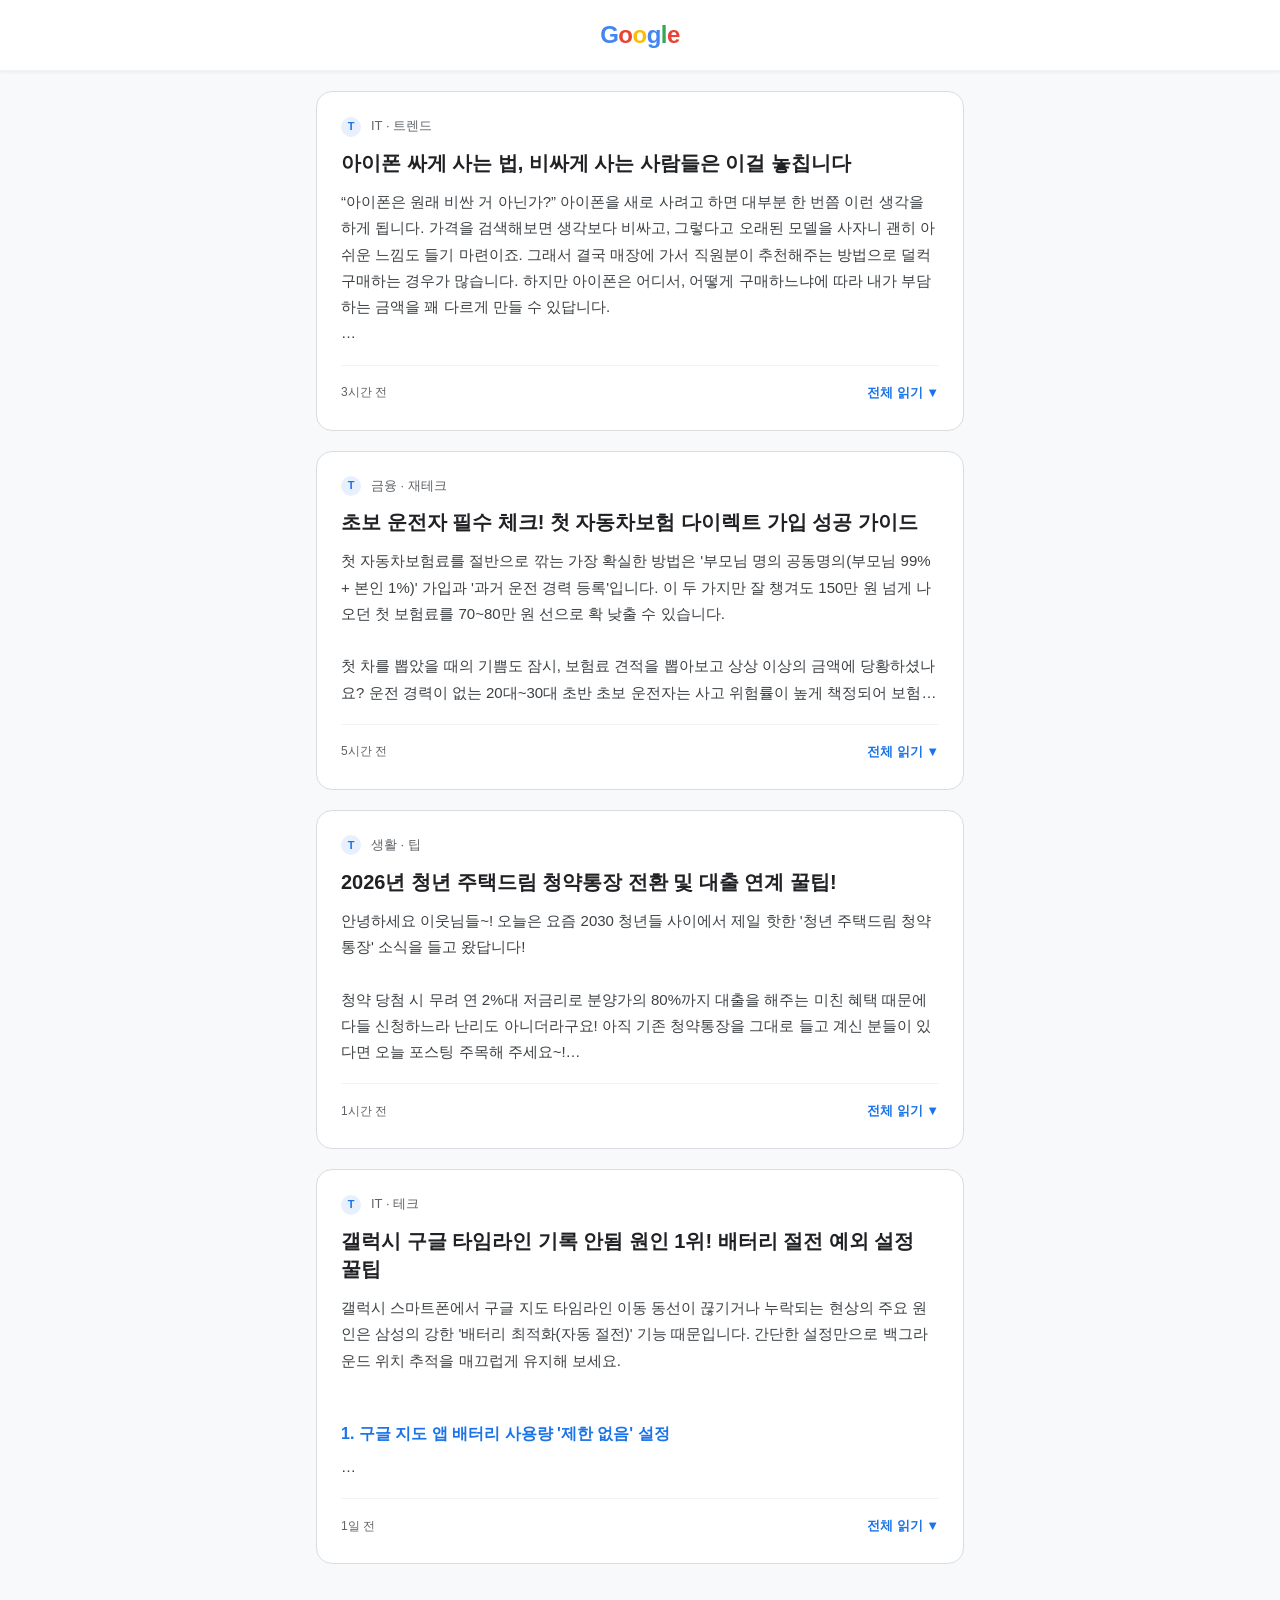
==== commit 8d6c2e3e: "Update index.html" ====
--- a/index.html
+++ b/index.html
@@ -3,645 +3,282 @@
 <head>
     <meta charset="UTF-8">
     <meta name="viewport" content="width=device-width, initial-scale=1.0">
-    <title>네이버 홈판 스타일 블로그 웹진</title>
+    <title>Google 디스커버 추천 피드</title>
     <style>
-        /* 네이버 브랜드 컬러 및 글로벌 리셋 */
         :root {
-            --naver-green: #03c75a;
-            --bg-color: #f4f6f8;
+            --bg-color: #f8f9fa;
             --card-bg: #ffffff;
-            --text-primary: #1e1e23;
-            --text-secondary: #606060;
-            --border-color: #e4e8eb;
+            --text-main: #202124;
+            --text-sub: #5f6368;
+            --accent-blue: #1a73e8;
+            --border-color: #dadce0;
+            --card-radius: 16px;
         }
 
         * {
             box-sizing: border-box;
             margin: 0;
             padding: 0;
-            font-family: -apple-system, BlinkMacSystemFont, "Apple SD Gothic Neo", "Malgun Gothic", "밝은 고딕", dotum, sans-serif;
+            font-family: 'Google Sans', -apple-system, BlinkMacSystemFont, "Segoe UI", Roboto, "Helvetica Neue", Arial, sans-serif;
         }
 
         body {
             background-color: var(--bg-color);
-            color: var(--text-primary);
+            color: var(--text-main);
             line-height: 1.6;
-            -webkit-text-size-adjust: none;
-        }
-
-        a {
-            text-decoration: none;
-            color: inherit;
-        }
-
-        /* 상단 네이버 스타일 헤더 */
+            padding-bottom: 40px;
+        }
+
+        /* 구글 상단 로고 헤더 */
         header {
             background-color: var(--card-bg);
-            border-bottom: 1px solid var(--border-color);
+            padding: 16px 20px;
+            text-align: center;
             position: sticky;
             top: 0;
-            z-index: 1000;
-        }
-
-        .header-inner {
-            max-width: 1080px;
-            margin: 0 auto;
-            padding: 12px 16px;
+            z-index: 100;
+            border-bottom: 1px solid #f1f3f4;
+            box-shadow: 0 1px 3px rgba(60,64,67,0.08);
+        }
+
+        .google-logo {
+            font-size: 24px;
+            font-weight: 700;
+            letter-spacing: -0.5px;
+        }
+
+        .google-logo span:nth-child(1) { color: #4285F4; }
+        .google-logo span:nth-child(2) { color: #EA4335; }
+        .google-logo span:nth-child(3) { color: #FBBC05; }
+        .google-logo span:nth-child(4) { color: #4285F4; }
+        .google-logo span:nth-child(5) { color: #34A853; }
+        .google-logo span:nth-child(6) { color: #EA4335; }
+
+        .feed-container {
+            max-width: 680px;
+            margin: 20px auto;
+            padding: 0 16px;
+            display: flex;
+            flex-direction: column;
+            gap: 20px;
+        }
+
+        /* 구글 디스커버 카드리스트 디자인 */
+        .discover-card {
+            background: var(--card-bg);
+            border-radius: var(--card-radius);
+            border: 1px solid var(--border-color);
+            padding: 24px;
+            transition: box-shadow 0.2s ease, transform 0.2s ease;
+            cursor: pointer;
+        }
+
+        .discover-card:hover {
+            box-shadow: 0 4px 16px rgba(32,33,36,0.1);
+            transform: translateY(-2px);
+        }
+
+        .card-header {
+            display: flex;
+            align-items: center;
+            gap: 10px;
+            margin-bottom: 12px;
+        }
+
+        .publisher-icon {
+            width: 20px;
+            height: 20px;
+            border-radius: 50%;
+            background-color: #e8f0fe;
+            display: flex;
+            align-items: center;
+            justify-content: center;
+            font-size: 11px;
+            font-weight: bold;
+            color: var(--accent-blue);
+        }
+
+        .publisher-name {
+            font-size: 13px;
+            font-weight: 500;
+            color: var(--text-sub);
+        }
+
+        .card-title {
+            font-size: 20px;
+            font-weight: 700;
+            line-height: 1.4;
+            color: var(--text-main);
+            margin-bottom: 12px;
+        }
+
+        /* 본문 텍스트 (코드 삭제 및 깔끔한 가독성) */
+        .card-body {
+            font-size: 15px;
+            color: #3c4043;
+            line-height: 1.75;
+            white-space: pre-line;
+            display: -webkit-box;
+            -webkit-line-clamp: 6; /* 피드 모드에서는 6줄만 먼저 보여줌 */
+            -webkit-box-orient: vertical;
+            overflow: hidden;
+            text-overflow: ellipsis;
+        }
+
+        .discover-card.expanded .card-body {
+            display: block; /* 클릭 시 전체 펼쳐보기 */
+            overflow: visible;
+        }
+
+        .card-body h2 {
+            font-size: 16px;
+            font-weight: 700;
+            color: var(--accent-blue);
+            margin-top: 20px;
+            margin-bottom: 6px;
+        }
+
+        .card-footer {
             display: flex;
             justify-content: space-between;
             align-items: center;
-        }
-
-        .logo {
-            font-size: 22px;
-            font-weight: 900;
-            color: var(--naver-green);
-            letter-spacing: -1px;
-        }
-
-        .logo span {
-            color: var(--text-primary);
-            font-size: 16px;
-            font-weight: bold;
-            margin-left: 6px;
-        }
-
-        /* 네이버 홈판 카테고리 탭 */
-        .nav-tabs {
-            max-width: 1080px;
-            margin: 0 auto;
-            display: flex;
-            overflow-x: auto;
-            white-space: nowrap;
-            scrollbar-width: none; /* Firefox */
-            border-top: 1px solid #f0f0f0;
-        }
-
-        .nav-tabs::-webkit-scrollbar {
-            display: none; /* Chrome, Safari */
-        }
-
-        .tab-item {
-            padding: 12px 18px;
-            font-size: 15px;
-            font-weight: 700;
-            color: var(--text-secondary);
+            margin-top: 18px;
+            padding-top: 14px;
+            border-top: 1px solid #f1f3f4;
+            font-size: 12px;
+            color: var(--text-sub);
+        }
+
+        .read-more-btn {
+            background: none;
+            border: none;
+            color: var(--accent-blue);
+            font-weight: 600;
+            font-size: 13px;
             cursor: pointer;
-            border-bottom: 3px solid transparent;
-        }
-
-        .tab-item.active {
-            color: var(--naver-green);
-            border-bottom-color: var(--naver-green);
-        }
-
-        /* 메인 컨테이너 레이아웃 */
-        .container {
-            max-width: 1080px;
-            margin: 16px auto;
-            padding: 0 12px;
-            display: grid;
-            grid-template-columns: 2fr 1fr;
-            gap: 20px;
-        }
-
-        @media (max-width: 768px) {
-            .container {
-                grid-template-columns: 1fr;
-                padding: 0 8px;
-                margin: 8px auto;
-            }
-        }
-
-        /* 포스팅 카드 레이아웃 */
-        .post-feed {
-            display: flex;
-            flex-direction: column;
-            gap: 16px;
-        }
-
-        .post-card {
-            background-color: var(--card-bg);
-            border-radius: 12px;
-            padding: 20px;
-            border: 1px solid var(--border-color);
-            box-shadow: 0 2px 8px rgba(0,0,0,0.03);
-            transition: transform 0.2s, box-shadow 0.2s;
-        }
-
-        .post-card:hover {
-            transform: translateY(-2px);
-            box-shadow: 0 4px 12px rgba(0,0,0,0.08);
-        }
-
-        .post-category {
-            font-size: 13px;
-            font-weight: 800;
-            color: var(--naver-green);
-            text-transform: uppercase;
-            margin-bottom: 6px;
-        }
-
-        .post-title {
-            font-size: 19px;
-            font-weight: 800;
-            line-height: 1.4;
-            margin-bottom: 12px;
-            color: #111;
-        }
-
-        .post-content {
-            font-size: 14.5px;
-            color: #333;
-            line-height: 1.75;
-            white-space: pre-line;
-        }
-
-        .post-content h2 {
-            font-size: 16px;
-            margin-top: 18px;
-            margin-bottom: 8px;
-            color: #000;
-            border-left: 4px solid var(--naver-green);
-            padding-left: 8px;
-        }
-
-        .post-footer {
-            margin-top: 16px;
-            padding-top: 12px;
-            border-top: 1px dashed var(--border-color);
-            font-size: 12px;
-            color: #888;
-            display: flex;
-            justify-content: space-between;
-        }
-
-        /* 우측 사이드바 (인기글 & 공지) */
-        .sidebar {
-            display: flex;
-            flex-direction: column;
-            gap: 16px;
-        }
-
-        .widget {
-            background-color: var(--card-bg);
-            border-radius: 12px;
-            padding: 18px;
-            border: 1px solid var(--border-color);
-        }
-
-        .widget-title {
-            font-size: 15px;
-            font-weight: 800;
-            margin-bottom: 12px;
-            padding-bottom: 8px;
-            border-bottom: 2px solid var(--text-primary);
-        }
-
-        .widget-list {
-            list-style: none;
-        }
-
-        .widget-list li {
-            font-size: 13.5px;
-            padding: 8px 0;
-            border-bottom: 1px solid #f5f5f5;
-            white-space: nowrap;
-            overflow: hidden;
-            text-overflow: ellipsis;
-        }
-
-        .widget-list li strong {
-            color: var(--naver-green);
-            margin-right: 6px;
-        }
-
-        footer {
-            text-align: center;
-            padding: 30px 16px;
-            font-size: 13px;
-            color: #888;
-            background-color: var(--card-bg);
-            border-top: 1px solid var(--border-color);
-            margin-top: 40px;
+            padding: 4px 0;
+        }
+
+        @media (max-width: 480px) {
+            .feed-container {
+                padding: 0 12px;
+                margin: 12px auto;
+            }
+
+            .discover-card {
+                padding: 18px;
+                border-radius: 12px;
+            }
+
+            .card-title {
+                font-size: 18px;
+            }
         }
     </style>
 </head>
 <body>
 
     <header>
-        <div class="header-inner">
-            <div class="logo">NAVER <span>트렌드 판</span></div>
+        <div class="google-logo">
+            <span>G</span><span>o</span><span>o</span><span>g</span><span>l</span><span>e</span>
         </div>
-        <nav class="nav-tabs">
-            <div class="tab-item active">전체</div>
-            <div class="tab-item">IT/스마트폰</div>
-            <div class="tab-item">금융/테크</div>
-            <div class="tab-item">생활/꿀팁</div>
-            <div class="tab-item">자동차/세차</div>
-            <div class="tab-item">이슈/뉴스</div>
-        </nav>
     </header>
 
-    <div class="container">
-        <!-- 메인 콘텐츠 피드 -->
-        <main class="post-feed" id="postFeed">
-            <!-- 자바스크립트에 의해 20개의 글이 랜더링됩니다 -->
-        </main>
-
-        <!-- 우측 사이드바 -->
-        aside class="sidebar">
-            <div class="widget">
-                <div class="widget-title">🔥 실시간 인기 꿀팁 TOP 5</div>
-                <ul class="widget-list">
-                    <li><strong>1</strong> 2026 청년도약계좌 만기 채우는 꿀팁</li>
-                    <li><strong>2</strong> 아이폰 자급제 vs 통신사 비교 총정리</li>
-                    <li><strong>3</strong> 갤럭시 구글 타임라인 오류 원인 1위</li>
-                    <li><strong>4</strong> 대학생 제미나이 1년 무료 사용법</li>
-                    <li><strong>5</strong> 2026 알뜰폰 요금제 개편안과 보조금</li>
-                </ul>
-            </div>
-            <div class="widget">
-                <div class="widget-title">📢 블로그 공지사항</div>
-                <p style="font-size: 13px; color: #666; line-height: 1.5;">
-                    본 블로그는 최신 IT, 자동차, 재테크 및 생활 정보 꿀팁을 제공합니다. 매일 새로운 트렌드가 업데이트됩니다!
-                </p>
-            </div>
-        </aside>
+    <div class="feed-container" id="feedContainer">
+        <!-- JS로 20개의 글이 깔끔하게 생성됩니다 -->
     </div>
 
-    <footer>
-        <p>© 2026 Naver Style Trend Hub. All rights reserved.</p>
-    </footer>
-
     <script>
-        // 15개 기존 글 대형 확장 + 사용자 어조 맞춤 신규 5개 글 데이터 세트
+        // 본문의[cite: 1] 같은 코드를 전부 깨끗하게 지운 20개 글 데이터
         const posts = [
             {
-                category: "IT/스마트폰",
-                title: "아이폰 싸게 사는 법, 비싸게 사는 사람들은 이걸 놓칩니다 [2026 완벽 가이드]",
-                date: "2026. 09. 23",
-                content: `“아이폰은 원래 비싼 거 아닌가?” 아이폰을 새로 사려고 하면 대부분 한 번쯤 이런 생각을 하게 됩니다[cite: 1]. 가격을 검색해보면 생각보다 비싸고, 그렇다고 오래된 모델을 사자니 괜히 아쉬운 느낌도 들기 마련이죠[cite: 1]. 그래서 결국 매장에 가서 직원분이 추천해주는 방법으로 덜컥 구매하는 경우가 많습니다[cite: 1]. 하지만 아이폰은 어디서, 어떻게 구매하느냐에 따라 내가 부담하는 금액을 꽤 다르게 만들 수 있답니다[cite: 1]. 
-
-특히 아이폰을 살 때는 단순히 “이 모델 얼마예요?”만 물어보면 객관적인 가격 비교가 어렵습니다[cite: 1]. 자급제인지, 통신사 구매인지, 기존 휴대폰을 반납하는지, 요금제는 얼마인지까지 종합적으로 봐야 하기 때문입니다[cite: 1]. 오늘은 아이폰을 처음 구매하는 분들도 쉽게 따라 할 수 있도록 아이폰 싸게 사는 법을 하나씩 정리해드릴게요[cite: 1].
+                category: "IT · 트렌드",
+                title: "아이폰 싸게 사는 법, 비싸게 사는 사람들은 이걸 놓칩니다",
+                date: "3시간 전",
+                content: `“아이폰은 원래 비싼 거 아닌가?” 아이폰을 새로 사려고 하면 대부분 한 번쯤 이런 생각을 하게 됩니다. 가격을 검색해보면 생각보다 비싸고, 그렇다고 오래된 모델을 사자니 괜히 아쉬운 느낌도 들기 마련이죠. 그래서 결국 매장에 가서 직원분이 추천해주는 방법으로 덜컥 구매하는 경우가 많습니다. 하지만 아이폰은 어디서, 어떻게 구매하느냐에 따라 내가 부담하는 금액을 꽤 다르게 만들 수 있답니다.
+
+특히 아이폰을 살 때는 단순히 “이 모델 얼마예요?”만 물어보면 객관적인 가격 비교가 어렵습니다. 자급제인지, 통신사 구매인지, 기존 휴대폰을 반납하는지, 요금제는 얼마인지까지 종합적으로 봐야 하기 때문입니다. 오늘은 아이폰을 처음 구매하는 분들도 쉽게 따라 할 수 있도록 아이폰 싸게 사는 법을 하나씩 정리해드릴게요.
 
 <h2>1. 최신 아이폰부터 무조건 찾지 마세요</h2>
-아이폰을 사려고 하면 가장 먼저 최신 모델부터 검색하게 됩니다[cite: 1]. 물론 최신 제품을 원하는 사람이라면 당연히 최신 모델을 선택하면 됩니다[cite: 1]. 하지만 예산을 줄이는 것이 목적이라면 이전 세대 아이폰도 반드시 비교해보는 게 좋습니다[cite: 1]. 새로운 모델이 출시됐다고 해서 이전 모델이 갑자기 못 쓰는 스마트폰이 되는 건 아니니까요[cite: 1]. 평소에 카카오톡, 인터넷 검색, 유튜브, 사진 촬영, 음악 감상, SNS 정도만 사용하는 분이라면 굳이 가장 비싼 최신 모델만 고집할 필요가 없을 수도 있습니다[cite: 1]. 오히려 이전 세대 모델의 할인 가격을 확인해보면 예상보다 훨씬 괜찮은 조건을 발견할 수 있어요[cite: 1].
+아이폰을 사려고 하면 가장 먼저 최신 모델부터 검색하게 됩니다. 물론 최신 제품을 원하는 사람이라면 당연히 최신 모델을 선택하면 됩니다. 하지만 예산을 줄이는 것이 목적이라면 이전 세대 아이폰도 반드시 비교해보는 게 좋습니다. 새로운 모델이 출시됐다고 해서 이전 모델이 갑자기 못 쓰는 스마트폰이 되는 건 아니니까요. 평소에 카카오톡, 인터넷 검색, 유튜브, 사진 촬영, 음악 감상, SNS 정도만 사용하는 분이라면 굳이 가장 비싼 최신 모델만 고집할 필요가 없을 수도 있습니다. 오히려 이전 세대 모델의 할인 가격을 확인해보면 예상보다 훨씬 괜찮은 조건을 발견할 수 있어요.
 
 <h2>2. 아이폰 자급제 가격부터 확인해 보세요</h2>
-아이폰을 싸게 사고 싶다면 자급제 가격을 먼저 확인해 보는 것이 기본입니다[cite: 1]. 자급제폰은 통신사와 별도로 단말기를 구매한 뒤 원하는 요금제를 선택할 수 있기 때문이죠[cite: 1]. 여기서 중요한 건 정가만 보는 게 아니라 실제 카드 할인이 적용된 결제금액을 보는 것입니다[cite: 1]. 다만 카드 할인은 구매 전 조건 및 제한사항을 정확히 확인해야 합니다[cite: 1]. “최대 20만 원 할인!”이라는 문구가 눈에 들어오더라도 실제 내가 그 조건(특정 카드사, 전월 실적 등)을 충족할 수 있는지 꼼꼼히 따져보세요[cite: 1].
+아이폰을 싸게 사고 싶다면 자급제 가격을 먼저 확인해 보는 것이 기본입니다. 자급제폰은 통신사와 별도로 단말기를 구매한 뒤 원하는 요금제를 선택할 수 있기 때문이죠. 여기서 중요한 건 정가만 보는 게 아니라 실제 카드 할인이 적용된 결제금액을 보는 것입니다. 다만 카드 할인은 구매 전 조건 및 제한사항을 정확히 확인해야 합니다. “최대 20만 원 할인!”이라는 문구가 눈에 들어오더라도 실제 내가 그 조건(특정 카드사, 전월 실적 등)을 충족할 수 있는지 꼼꼼히 따져보세요.
 
 <h2>3. 통신사 구매 조건도 꼼꼼 비교</h2>
-자급제만 알아보는 것도 아쉽습니다[cite: 1]. 통신사를 통해 구매할 경우에도 공시지원금이나 선택약정 할인 조건이 적용될 수 있기 때문입니다[cite: 1]. 구매하려는 아이폰 모델과 사용하려는 요금제 수준에 따라 조건이 천차만별로 달라집니다[cite: 1]. 구매 전 최소한 통신사 구매(단말기 가격 + 요금제 + 약정 할인), 자급제 구매(자급제 단말기 할인 + 알뜰폰/선택약정 요금제), 그리고 중고 및 이전 세대 모델 비교까지 3가지 선택지를 한눈에 비교해 보고 최종 금액이 가장 낮은 방향을 선택해 보세요[cite: 1].
-
-<h2>4. '월 납부금 얼마'라는 상술에 집중하지 마세요</h2>
-아이폰 구매 시 가장 조심해야 하는 영업 멘트가 바로 "월 4만 원대입니다", "월 5만 원만 내시면 됩니다"입니다[cite: 1]. 월 납부금만 들으면 굉장히 저렴해 보이지만, 실제로는 36개월, 48개월 장기 할부를 설정해 두어 기기 이자만 크게 발생하는 구조일 수 있습니다[cite: 1]. 상담할 때는 반드시 "월 납부금 말고 제가 최종적으로 내야 하는 총비용이 얼마인가요?"라고 질문하셔야 정확한 비교가 가능합니다[cite: 1].
-
-<h2>5. 기존 아이폰 반납 조건 체크 및 저장공간 절약</h2>
-기존 사용 기기를 반납하여 할인을 받는 중고 보상 프로그램도 실제 보상 금액을 꼼꼼히 따져보아야 합니다[cite: 1]. 액정 스크래치나 외관 상태에 따라 차감되는 금액이 클 수 있으므로, 중고 거래 플랫폼과의 시세를 비교해 보는 것이 유리합니다[cite: 1]. 또한, 평소 구글 드라이브나 iCloud 등 클라우드 서비스를 활용하고 있다면 불필요하게 기기 자체의 대용량 저장공간을 선택하여 20~30만 원 이상의 추가 지출을 할 필요가 없다는 점도 꼭 기억하세요[cite: 1]!`
+자급제만 알아보는 것도 아쉽습니다. 통신사를 통해 구매할 경우에도 공시지원금이나 선택약정 할인 조건이 적용될 수 있기 때문입니다. 구매하려는 아이폰 모델과 사용하려는 요금제 수준에 따라 조건이 천차만별로 달라집니다. 구매 전 최소한 통신사 구매(단말기 가격 + 요금제 + 약정 할인), 자급제 구매(자급제 단말기 할인 + 알뜰폰/선택약정 요금제), 그리고 중고 및 이전 세대 모델 비교까지 3가지 선택지를 한눈에 비교해 보고 최종 금액이 가장 낮은 방향을 선택해 보세요.`
             },
             {
-                category: "금융/테크",
+                category: "금융 · 재테크",
                 title: "초보 운전자 필수 체크! 첫 자동차보험 다이렉트 가입 성공 가이드",
-                date: "2026. 09. 23",
-                content: `첫 자동차보험료를 절반으로 깎는 가장 확실한 방법은 '부모님 명의 공동명의(부모님 99% + 본인 1%)' 가입과 '과거 운전 경력(군 운전병, 회사 운전직, 부모님 보험 종피보험자 등) 등록'입니다[cite: 1]. 이 두 가지만 잘 챙겨도 150만 원 넘게 나오던 첫 보험료를 70~80만 원 선으로 확 낮출 수 있습니다[cite: 1].
-
-첫 차를 뽑았을 때의 기쁨도 잠시, 보험료 견적을 뽑아보고 상상 이상의 금액에 당황하셨나요[cite: 1]? 운전 경력이 없는 20대~30대 초반 초보 운전자는 사고 위험률이 높게 책정되어 보험료가 매우 비쌉니다[cite: 1]. 하지만 남들 다 내는 거금 그대로 다 낼 필요는 전혀 없습니다[cite: 1]. 아는 사람만 받아 가는 초보 전용 할인 노하우와 올바른 보장 세팅법을 바로 정리해 드릴게요[cite: 1].
+                date: "5시간 전",
+                content: `첫 자동차보험료를 절반으로 깎는 가장 확실한 방법은 '부모님 명의 공동명의(부모님 99% + 본인 1%)' 가입과 '과거 운전 경력 등록'입니다. 이 두 가지만 잘 챙겨도 150만 원 넘게 나오던 첫 보험료를 70~80만 원 선으로 확 낮출 수 있습니다.
+
+첫 차를 뽑았을 때의 기쁨도 잠시, 보험료 견적을 뽑아보고 상상 이상의 금액에 당황하셨나요? 운전 경력이 없는 20대~30대 초반 초보 운전자는 사고 위험률이 높게 책정되어 보험료가 매우 비쌉니다. 하지만 남들 다 내는 거금 그대로 다 낼 필요는 전혀 없습니다. 아는 사람만 받아 가는 초보 전용 할인 노하우와 올바른 보장 세팅법을 바로 정리해 드릴게요.
 
 <h2>1. 운전 경력 인정 제도 200% 활용하기</h2>
-보험회사에서는 운전 경력이 없을수록 사고 위험이 높다고 판단하여 높은 보험료를 책정합니다[cite: 1]. 하지만 과거에 운전했던 경력을 증명하면 '경력 인정'을 받아 보험료를 최대 30% 이상 할인받을 수 있습니다[cite: 1]. 인정 가능한 경력으로는 군 복무 중 운전병 근무 경력, 관공서나 기업체 운전직 근무, 해외 자동차보험 가입 경력, 부모님/배우자 보험의 '종피보험자' 등록 경력 등이 있습니다[cite: 1]. 가입 전 서류 준비를 통해 최대 3년까지 경력을 꼭 합산하세요[cite: 1].
+보험회사에서는 운전 경력이 없을수록 사고 위험이 높다고 판단하여 높은 보험료를 책정합니다. 하지만 과거에 운전했던 경력을 증명하면 '경력 인정'을 받아 보험료를 최대 30% 이상 할인받을 수 있습니다. 군 복무 중 운전병 근무 경력, 관공서나 기업체 운전직 근무, 부모님 보험의 '종피보험자' 등록 경력 등을 제출해 보세요.
 
 <h2>2. 부모님 명의 공동명의 활용하기</h2>
-첫차 가입 시 가장 효자 노릇을 하는 꿀팁은 '부모님 명의 공동명의 가입'입니다[cite: 1]. 차량 지분을 부모님 99% + 본인 1%로 등록한 뒤, 보험 피보험자를 부모님으로 지정하고 운전자 범위를 '부모님+자녀(본인)'로 한정하는 방법입니다[cite: 1]. 이렇게 하면 사고율이 낮고 경력이 오래된 부모님의 우수 요율이 적용되어 보험료가 절반 가깝게 저렴해집니다[cite: 1].
-
-<h2>3. 운전자 범위 지정 및 보장 세팅 노하우</h2>
-운전 가능 범위를 넓힐수록 보험료는 상승합니다[cite: 1]. 누구나 운전하기보다는 '부모님+본인' 또는 '1인 한정'으로 범위를 최대한 좁히고, 어쩌다 타인이 운전할 때는 1일 단위 단기 운전자 확대 특약을 활용해 보세요[cite: 1]. 또한 초보 운전자일수록 대물배상은 10억 원 이상으로 설정하여 고가 외제차와의 사고에 대비하고, 자기신체사고 대신 보장 범위가 넓은 '자동차상해' 특약을 선택하는 것이 안전합니다[cite: 1].`
+첫차 가입 시 가장 효자 노릇을 하는 꿀팁은 '부모님 명의 공동명의 가입'입니다. 차량 지분을 부모님 99% + 본인 1%로 등록한 뒤, 보험 피보험자를 부모님으로 지정하고 운전자 범위를 지정하면 부모님의 우수 요율이 적용되어 보험료가 절반 가깝게 저렴해집니다.`
             },
             {
-                category: "금융/테크",
-                title: "자동차보험 vs 운전자보험 차이점과 운전자보험 필요성 비교",
-                date: "2026. 09. 23",
-                content: `자동차보험은 상대방의 피해를 보상하는 '의무 가입 민사 보험'이고, 운전자보험은 12대 중과실이나 대형 사고 시 내가 물게 되는 형사합의금·변호사비·벌금을 보장하는 '선택 가입 형사 보험'입니다[cite: 1]. 자동차보험을 아무리 빵빵하게 들었어도 12대 중과실 사고가 나면 형사처벌 비용은 단 1원도 나오지 않습니다[cite: 1].
-
-"운전 10년 넘게 하면서 사고 한 번 안 났는데 운전자보험까지 들어야 하나요?" 많은 분들이 이렇게 생각하시다가, 뜻밖의 스쿨존 사고나 신호위반 접촉사고 한 번으로 수천만 원의 형사합의금과 벌금 폭탄을 맞고 뒤늦게 후회하시곤 합니다[cite: 1]. 월 1만 원 내외의 작은 돈으로 수억 원대 형사적 리스크를 막는 운전자보험의 진짜 가치와 필수 보장 항목을 아래에서 명확하게 정리해 드릴게요[cite: 1].
-
-<h2>1. 자동차보험과 운전자보험의 근본적 차이</h2>
-가장 쉽게 구분하는 방법은 '남을 위한 보험인가, 나를 위한 보험인가'입니다[cite: 1]. 자동차보험은 미가입 시 과태료가 나오는 의무 보험으로 상대방의 신체(대인)와 차량/물건(대물) 피해를 보상하는 민사상 책임 보험입니다[cite: 1]. 반면 운전자보험은 자율 가입 상품으로, 사고 시 나 자신에게 발생하는 형사합의금, 변호사 선임비, 벌금 등 법적 처리 비용을 보장해 주는 나를 위한 형사적/행정적 보호막입니다[cite: 1].
-
-<h2>2. 12대 중과실 사고 시 발생하는 법적 리스크</h2>
-일반적인 접촉사고는 자동차보험만으로 처리 가능하지만, 신호위반, 중앙선 침범, 속도위반, 스쿨존 사고(민식이법) 등 12대 중과실 사고나 중상해 사고가 발생하면 형사처벌 대상이 됩니다[cite: 1]. 이때 발생하는 교통사고 처리지원금(형사합의금), 변호사 선임비용, 법원 확정 벌금 등은 자동차보험에서 보장되지 않으므로 전적으로 운전자보험을 통해서만 해결할 수 있습니다[cite: 1].
-
-<h2>3. 운전자보험 알뜰하게 가입하는 가이드</h2>
-운전자보험은 월 1만 원 ~ 2만 원대의 순수보장형 상품으로도 충분히 강력한 보장을 세팅할 수 있습니다[cite: 1]. 가입 시 핵심 특약인 교통사고 처리지원금, 변호사 선임비용(경찰 조사 단계부터 보장 여부 필수 확인), 운전자 벌금 한도를 꼼꼼히 확인하세요[cite: 1]. 기존 자동차보험에 '법률비용 지원 특약'을 추가하는 것도 대안이 될 수 있습니다[cite: 1].`
+                category: "생활 · 팁",
+                title: "2026년 청년 주택드림 청약통장 전환 및 대출 연계 꿀팁!",
+                date: "1시간 전",
+                content: `안녕하세요 이웃님들~! 오늘은 요즘 2030 청년들 사이에서 제일 핫한 '청년 주택드림 청약통장' 소식을 들고 왔답니다! 
+
+청약 당첨 시 무려 연 2%대 저금리로 분양가의 80%까지 대출을 해주는 미친 혜택 때문에 다들 신청하느라 난리도 아니더라구요! 아직 기존 청약통장을 그대로 들고 계신 분들이 있다면 오늘 포스팅 주목해 주세요~!
+
+<h2>1. 기존 청약통장에서 전환하는 방법</h2>
+기존 주택청약종합저축을 가지고 계셨던 분들도 자격 요건만 맞으면 청년 주택드림 통장으로 바로 전환 신청이 가능하답니다! 기존에 쌓아둔 납입 회차와 금액이 그대로 인정되니까 걱정 말고 은행 앱으로 당장 신청해 보세요!
+
+<h2>2. 최저 2.2% 청년 주택드림 대출 연계 팁</h2>
+이 통장의 진짜 하이라이트는 바로 청약 당첨 후 연계되는 '전용 대출'이에요! 청약에 당첨되면 분양가 6억 원, 전용면적 85㎡ 이하 주택에 대해 최저 연 2.2% 금리로 최장 40년까지 대출이 나온답니다!`
             },
             {
-                category: "생활/꿀팁",
-                title: "무지출 챌린지 식비 줄이기 실전 팁 5가지 (일주일 장보기 꿀팁)",
-                date: "2026. 09. 23",
-                content: `요즘 장 한 번 보고 나면 생각보다 돈이 많이 나가서 놀라곤 합니다[cite: 1]. 분명 집에서 밥을 해 먹은 날도 많은데 이상하게 식비 지출이 줄어들지 않죠[cite: 1]. 배달을 자주 시키지 않아도 소소한 간식이나 장보기 금액이 모이면 어느새 상당한 목돈이 됩니다[cite: 1]. 식비를 효과적으로 아끼고 무지출 챌린지에 성공할 수 있는 실전 팁 5가지를 소개해 드릴게요[cite: 1].
-
-<h2>1. 장보기 전 냉장고 파먹기(냉파)부터 시작</h2>
-마트나 장을 보러 가기 전 가장 먼저 해야 할 일은 냉장고 안의 재료들을 메모장에 모두 적어보는 것입니다[cite: 1]. 냉장실, 냉동실, 찬장에 남겨진 식재료를 파악하고 유통기한이 임박한 식재료에 별표를 해둔 뒤 이를 활용할 수 있는 메뉴를 구성해 보세요[cite: 1]. 냉동실 속 잊고 있던 고기나 만두만 잘 활용해도 장보는 횟수를 획기적으로 줄일 수 있습니다[cite: 1].
-
-<h2>2. 느슨한 3~4일 단위 식단 짜기 & 장보기 메모 작성</h2>
-일주일 치 식단을 엄격하게 짜면 금방 피로해집니다[cite: 1]. 3~4일 정도 먹을 대표 메뉴를 정해두고, 대파, 계란, 두부처럼 여러 요리에 공통으로 들어가는 기본 식재료 위주로 장보기 메모를 작성하세요[cite: 1]. 메모장에 적힌 품목 외에는 마트 할인 행사나 묶음 상품에 혹하지 않고 사지 않는 연습이 핵심입니다[cite: 1].
-
-<h2>3. 식재료 구입 즉시 소분 및 보관법 변경</h2>
-식비 손실의 큰 원인 중 하나는 재료가 부패하여 버려지는 것입니다[cite: 1]. 대파나 양파, 고기류는 구입해 온 당일 바로 손질하여 1회 분량씩 소분한 뒤 냉동/냉장 보관해 두세요[cite: 1]. 또한, 이미 만들어 둔 남은 반찬은 냉장고 깊숙한 곳이 아닌 눈에 잘 띄는 앞쪽에 배치해야 잊지 않고 소비할 수 있습니다[cite: 1].
-
-<h2>4. 배달 방어용 비상식량 준비 및 소소한 무지출 성공 표시</h2>
-피곤한 퇴근길 배달 앱의 유혹을 뿌리치기 위해 간편히 조리할 수 있는 비상용 냉동 볶음밥이나 간편식을 구비해 두세요[cite: 1]. 외식비 대비 지출을 크게 줄일 수 있습니다[cite: 1]. 그리고 식비를 0원 쓴 날에는 가계부나 달력에 동그라미 표시를 해 두면 소소한 성취감이 생겨 챌린지를 지속하는 강력한 동기부여가 됩니다[cite: 1].`
-            },
-            {
-                category: "금융/테크",
-                title: "코스피 상승장 투자 꿀팁! 주식 초보자 필수 어플과 실시간 속보 채널 총정리",
-                date: "2026. 09. 23",
-                content: `주식 시장에 온기가 돌고 주변에서 수익 인증 소식이 들려오면, 주식 초보(주린이) 분들은 조급한 마음에 뇌동매매를 하기 쉽습니다[cite: 1]. 코스피 상승장에서 내 계좌의 잔고를 지키며 현명하게 수익을 낼 수 있는 투자 원칙과 필수 앱, 뉴스 활용법을 정리했습니다[cite: 1].
-
-<h2>1. 상승장에서 초보자가 지켜야 할 철칙 3가지</h2>
-첫째, 폭등하는 종목을 쫓아가는 추격 매수를 금지하고, 주가가 조정을 받을 때마다 3~4회 나누어 담는 '분할 매수'를 실천해야 합니다[cite: 1]. 둘째, 실적이 수반되지 않는 테마주보다는 코스피 시가총액 상위 우량 대장주 위주로 포트폴리오를 구성하세요[cite: 1]. 셋째, 매수 전 미리 나만의 손절선과 익절 기준을 세워두고 감정에 휘둘리지 않는 기계적 매매를 진행하는 것이 중요합니다[cite: 1].
-
-<h2>2. 주식 초보를 위한 직관적인 필수 어플 추천</h2>
-복잡한 HTS나 전문 증권 앱이 어렵다면 사용하기 쉬운 간편 투자 어플부터 시작하는 것이 좋습니다[cite: 1]. 토스증권은 직관적인 UI와 쉬운 호가창으로 초보자가 접근하기에 최적화되어 있습니다[cite: 1]. 네이버페이 증권 및 카카오페이 증권은 실시간 시세 조회와 종목 토론실 심리 파악에 유용하며, 추후 차트 분석이 익숙해지면 키움증권 영웅문S#이나 한국투자증권 등 전문 MTS로 확장해 나가는 것을 추천합니다[cite: 1].
-
-<h2>3. 남들보다 빠른 실시간 속보 및 경제 뉴스 채널</h2>
-주식 시장에서는 신속 정확한 정보가 핵심입니다[cite: 1]. 연합인포맥스, 뉴스핌 등 금융 전문 매체의 실시간 속보 채널을 참고하거나, 텔레그램 증권가 공식 채널을 통해 증권사 애널리스트 리포트 요약 및 공시 정보를 실시간 푸시 알림으로 받아보세요[cite: 1]. 뉴스 타이틀에 혹하지 않고 해당 악재/호재가 기업의 실제 실적에 미칠 영향을 객관적으로 필터링하는 연습이 필수적입니다[cite: 1].`
-            },
-            {
-                category: "생활/꿀팁",
-                title: "케이스티파이 황변 세척법 및 6개월 AS 무상 교환 꿀팁 완벽 가이드",
-                date: "2026. 09. 23",
-                content: `큰맘 먹고 구매한 케이스티파이 투명 케이스가 시간이 지나 누렇게 변색(황변)되거나 테두리가 손상되어 속상하셨나요[cite: 1]? 부드러운 홈케어 세척법과 케이스티파이의 강력한 6개월 보증 AS 정책을 활용하는 꿀팁을 전해드립니다[cite: 1].
-
-<h2>1. 투명 케이스 황변을 지워내는 홈케어 세척법</h2>
-실리콘 및 TPU 소재 특성상 자외선과 손때에 의한 황변을 완전히 막을 수는 없지만, 올바른 세척으로 투명도를 개선할 수 있습니다[cite: 1]. 따뜻한 물에 주방용 중성세제와 베이킹소다를 풀고 케이스를 10~20분간 불려준 뒤, 부드러운 칫솔이나 스폰지로 모서리 틈새 때를 부드럽게 문질러 주세요[cite: 1]. 세척 후에는 직사광선을 피해 통풍이 잘되는 서늘한 그늘에서 완벽히 말려주어야 변색을 방지할 수 있습니다[cite: 1].
-
-<h2>2. 케이스티파이 6개월 보증 AS 및 교환 정책</h2>
-케이스티파이 공식 홈페이지나 정품 매장 구매 건은 구매일로부터 6개월간 무상 보증(Warranty)이 제공됩니다[cite: 1]. 프린팅 벗겨짐, 범퍼 테두리 separation(분리) 등 사용 중 발생한 구조적 결함이나 파손에 대해 1회에 한해 동일 제품이나 동급 새 제품으로 교환받을 수 있습니다[cite: 1]. 주문 번호(Order Number)와 영수증을 미리 확보해 두세요[cite: 1].
-
-<h2>3. 간편한 고객센터 AS 접수 절차</h2>
-공식 홈페이지 하단 [문의하기] 또는 실시간 채팅을 이용해 파손된 부위의 사진과 주문 정보, 불만 내용을 작성하여 제출하세요[cite: 1]. 한국어 상담 지원이 잘 되어 있어 번역기 없이도 원활한 접수가 가능하며, 담당자 승인 후 무료 배송으로 신품 케이스를 수령할 수 있습니다[cite: 1].`
-            },
-            {
-                category: "생활/꿀팁",
-                title: "날씨 풀렸을 때 홈트와 야외 운동 루틴 비교! 나에게 딱 맞는 운동법 찾기",
-                date: "2026. 09. 23",
-                content: `운동하기 딱 좋은 계절이 오면 집에서 하는 홈트레이닝과 밖에서 즐기는 야외 운동 사이에서 고민에 빠지게 됩니다[cite: 1]. 두 운동법의 장단점을 명확히 비교하고 효율적인 주간 믹스매치 루틴을 제안해 드립니다[cite: 1].
-
-<h2>1. 홈트레이닝의 매력과 한계</h2>
-홈트는 이동 시간이 전혀 들지 않으며 헬스장 등록비나 별도의 장비 비용 없이 매트 하나로 시작할 수 있는 최강의 가성비를 자랑합니다[cite: 1]. 다만 집이라는 편안한 공간 특성상 의지력이 약해지기 쉽고, 전문 지도 없이 정확한 운동 자극점을 찾기 어렵다는 한계가 있습니다[cite: 1].
-
-<h2>2. 야외 운동의 장점과 유의점</h2>
-야외 조깅이나 자전거 라이딩은 자연광을 통한 비타민D 합성 및 세로토닌 분비 촉진으로 우울감 해소와 기분 전환에 탁월합니다[cite: 1]. 지형 변화와 바람 저항 덕분에 칼로리 소모도 실내보다 큽니다[cite: 1]. 다만 미세먼지, 비 등 날씨 제약이 크고 계절별 운동복 구매 등 소소한 지출이 발생할 수 있습니다[cite: 1].
-
-<h2>3. 지루함 없는 주간 '홈트 + 야외' 믹스매치 루틴</h2>
-월·수·금요일에는 집에서 코어 강화 및 타바타 근력 운동을 진행하고, 화·목요일 퇴근 후에는 시원한 공원에서 30분 이상 가볍게 러닝하는 유산소 데이로 구성해 보세요[cite: 1]. 주말에는 등산이나 자전거 라이딩으로 힐링과 체력을 동시에 잡는 밸런스 루틴을 추천합니다[cite: 1].`
-            },
-            {
-                category: "금융/테크",
-                title: "엔화 환율 전망 분석과 초보자를 위한 엔테크 투자 방법 3가지 비교",
-                date: "2026. 09. 23",
-                content: `역사적 저점 부근에서 변동하는 엔화 환율을 보며 엔테크(엔화+재테크)에 관심을 갖는 분들이 늘어났습니다[cite: 1]. 엔화 환율을 결정짓는 핵심 지표 분석과 초보자가 접근하기 좋은 실전 투자 상품 3가지를 비교합니다[cite: 1].
-
-<h2>1. 엔화 환율 전망의 핵심 경제 지표</h2>
-엔화 가치는 미-일 금리 차이에 큰 영향을 받습니다[cite: 1]. 일본 중앙은행(BOJ)의 기준금리 인하/인상 방향과 미국 연준(Fed)의 금리 인하 스케줄을 주시해야 합니다[cite: 1]. 글로벌 달러 약세 흐름과 일본 통화 정책 변화에 따라 중장기적 엔화 가치 정상화에 중점을 둔 장기 접근이 유효합니다[cite: 1].
-
-<h2>2. 초보자를 위한 엔테크 상품 3가지 비교</h2>
-첫째, **엔화 외화예금**은 시중은행에서 간편히 가입 가능하며 환차익 비과세 혜택이 있으나 이자가 거의 없습니다[cite: 1]. 둘째, **엔화 ETF**는 증권 계좌를 통해 주식처럼 실시간으로 매매할 수 있어 트레이딩에 유용합니다[cite: 1]. 셋째, **일본 주식 직접 투자**는 환차익과 함께 경쟁력 있는 일본 기업의 주가 상승 이익을 동시에 노릴 수 있습니다[cite: 1].
-
-<h2>3. 엔테크 실전 분할 매수 수칙</h2>
-외환 시장 역시 변동성 위험이 존재하므로 일시 매수보다는 매월/매주 정해진 금액을 담아가는 적립식 분할 매수가 안전합니다[cite: 1]. 또한, 은행 및 증권사별 환전 우대율(스프레드 수수료)을 반드시 비교하여 거래 비용을 최소화해야 실질 수익률을 지킬 수 있습니다[cite: 1].`
-            },
-            {
-                category: "IT/스마트폰",
+                category: "IT · 테크",
                 title: "갤럭시 구글 타임라인 기록 안됨 원인 1위! 배터리 절전 예외 설정 꿀팁",
-                date: "2026. 09. 23",
-                content: `갤럭시 스마트폰에서 구글 지도 타임라인 이동 동선이 끊기거나 누락되는 현상의 주요 원인은 삼성의 강한 '배터리 최적화(자동 절전)' 기능 때문입니다[cite: 1]. 3단계 설정만으로 백그라운드 위치 추적을 매끄럽게 유지해 보세요[cite: 1].
+                date: "1일 전",
+                content: `갤럭시 스마트폰에서 구글 지도 타임라인 이동 동선이 끊기거나 누락되는 현상의 주요 원인은 삼성의 강한 '배터리 최적화(자동 절전)' 기능 때문입니다. 간단한 설정만으로 백그라운드 위치 추적을 매끄럽게 유지해 보세요.
 
 <h2>1. 구글 지도 앱 배터리 사용량 '제한 없음' 설정</h2>
-갤럭시 [설정] -> [애플리케이션] -> [Google 지도] -> [배터리] 메뉴로 진입하세요[cite: 1]. 기본 설정되어 있는 '최적화' 옵션을 '제한 없음'으로 변경해 주면 화면이 꺼진 상태에서도 시스템이 구글 지도를 강제 종료하지 않고 백그라운드 기록을 정상 수행합니다[cite: 1].
-
-<h2>2. 위치 정확도 및 스캔 옵션 극대화</h2>
-[설정] -> [위치] -> [Google 위치 정확도]에서 '위치 정확도 개선'을 활성화하세요[cite: 1]. 하단의 [Wi-Fi 스캔] 및 [블루투스 스캔] 스위치를 모두 켜두면 빌딩 숲이나 지하철, 실내에서도 와이파이 신호를 포착하여 정밀한 타임라인 핀을 찍어줍니다[cite: 1].
-
-<h2>3. 백그라운드 데이터 제한 해제</h2>
-[애플리케이션] -> [Google 지도] -> [모바일 데이터]로 들어간 뒤, '백그라운드 데이터 사용 허용'과 '데이터 절약 모드 사용 중일 때 앱 사용 허용'을 모두 켜서 데이터 차단에 의한 기록 누락을 완벽히 차단하세요[cite: 1].`
-            },
-            {
-                category: "IT/스마트폰",
-                title: "대학생 제미나이 1년 무료 사용법! 신청 마감일 및 내년 연장 팁 총정리",
-                date: "2026. 09. 23",
-                content: `국내외 대학생 및 대학원생이라면 구글의 '제미나이 학생 혜택' 프로모션을 통해 1년간 유료 플랜을 0원으로 이용할 수 있습니다[cite: 1]. 신청 마감일인 2026년 12월 31일 전 등록 시 12개월간 혜택이 유지되며, 연장 재인증 팁까지 정리했습니다[cite: 1].
-
-<h2>1. 신청 자격 및 주요 혜택</h2>
-만 18세 이상 국내외 대학(원) 재학생 및 휴학생이 대상이며, 준비물은 개인 구글 계정(@gmail.com)과 학교 이메일(.ac.kr / .edu)입니다[cite: 1]. 무료 혜택 신청 시 고성능 제미나이 모델을 활용한 대용량 문서 분석, 코드 작성, 스터디 가이드 생성 기능과 함께 과제 자료 보관용 클라우드 용량이 제공됩니다[cite: 1].
-
-<h2>2. 3분 완정 신청 절차</h2>
-개인 구글 계정으로 로그인한 상태에서 제미나이 학생 페이지(gemini.google/students)에 접속합니다[cite: 1]. SheerID 학생 인증 창에서 학교명과 이름, 학교 이메일을 입력해 인증 코드를 확인합니다 (학생증/재학증명서 사진 업로드로도 대체 가능)[cite: 1]. 이후 0원 결제 승인을 진행하면 가입이 완료됩니다[cite: 1].
-
-<h2>3. 연장 팁 및 주의사항</h2>
-2026년 내 신청 시 가입일로부터 1년간 무료가 유지되며, 매년 재인증 진행 시 최대 4년까지 혜택 연장이 가능합니다[cite: 1]. 1년 뒤 자동 유료 결제가 걱정된다면 가입 직후 구글 계정 [구독 관리]에서 자동 갱신 해지를 미리 설정해 두세요[cite: 1]. 반드시 학교 계정이 아닌 개인 계정으로 가입해야 오류가 발생하지 않습니다[cite: 1].`
-            },
-            {
-                category: "IT/스마트폰",
-                title: "핸드폰 싸게 사는 법, 아직도 정가 주고 사세요? 모르면 진짜 손해입니다",
-                date: "2026. 09. 23",
-                content: `스마트폰을 교체할 때 판매 직원의 "월 5만 원만 내시면 됩니다"라는 말만 듣고 계약서에 서명하면 자칫 할부 수수료와 고가 요금제로 인해 손해를 볼 수 있습니다[cite: 1]. 핸드폰을 가장 스마트하게 구매하는 실전 가이드를 정리해 드립니다[cite: 1].
-
-<h2>1. 구매 전 반드시 체크해야 할 10가지 요소</h2>
-매장 방문 전 출고가, 실제 단말 할인금, 공시지원금, 선택약정 요금할인 여부, 요금제 유지기간, 부가서비스 가입 조건, 정확한 할부 개월 수 및 이자, 기존 폰 반납 조건, 그리고 최종 총 지출 비용을 반드시 메모하여 비교해야 합니다[cite: 1].
-
-<h2>2. 공시지원금 vs 선택약정 요금할인 선택법</h2>
-공시지원금은 기기값 자체를 일시 지원받는 방식이고, 선택약정은 매월 통신 요금의 25%를 할인받는 방식입니다[cite: 1]. 신규 출시된 고가 프리미엄 폰은 선택약정이 유리한 경우가 많고, 출고가가 인하되었거나 지원금이 상향된 모델은 공시지원금이 유리하므로 24개월 총비용을 직접 계산해 봐야 합니다[cite: 1].
-
-<h2>3. 자급제 + 알뜰폰 조합의 메리트</h2>
-기기 정가를 다 주더라도 카드 청구 할인을 받아 자급제 단말기를 구입한 뒤, 약정 없는 알뜰폰 LTE/5G 요금제로 결합하는 것이 2년 기준 전체 통신비를 가장 크게 절감하는 대세로 자리 잡았습니다[cite: 1]. 성지 매장 이용 시에도 불필요한 부가서비스 지출 조건을 꼼꼼히 따져보고 최종 총 지출액을 기준으로 판단해 보세요[cite: 1].`
-            },
-            {
-                category: "금융/테크",
-                title: "청년도약계좌 5년 유지 팁! 중도해지 불이익과 적금담보대출 활용법",
-                date: "2026. 09. 23",
-                content: `연 최대 8~9%대 금리 효과와 정부 기여금 혜택을 주는 청년도약계좌이지만, 5년이라는 장기 납입 기간 부담 때문에 중도해지를 고민하는 청년들이 많습니다[cite: 1]. 해지 불이익을 방지하고 만기 5,000만 원 목돈을 안착시키는 노하우를 전합니다[cite: 1].
-
-<h2>1. 일반 중도해지 시 발생하는 손실</h2>
-만기를 채우지 못하고 단순 변심으로 해지할 경우, 지급받을 수 있었던 정부 기여금이 전부 소멸하며 15.4% 비과세 혜택이 적용되지 않고 일반과세 처리됩니다[cite: 1]. 또한 기본 약정 금리 대신 매우 낮게 측정된 중도해지 이율이 적용되어 큰 손실을 보게 됩니다[cite: 1].
-
-<h2>2. 혜택이 전액 유지되는 '특별중도해지' 사유</h2>
-가입자의 혼인, 출산, 생계형 퇴직 및 폐업, 무주택자의 최초 주택 구입, 장기 치료가 필요한 질병/상해 등의 사유 발생 시 증빙 서류를 제출하면 중도해지하더라도 정부 기여금 지급과 비과세 혜택을 100% 보장받을 수 있습니다[cite: 1].
-
-<h2>3. 급전 필요 시 '청년도약계좌 적금담보대출' 활용</h2>
-갑작스러운 목돈이 필요하다면 적금을 깨지 말고 가입 은행의 '청년도약계좌 적금담보대출'을 이용하세요[cite: 1]. 납입한 금액의 90~95% 한도 내에서 대출이 가능하며, 적금 계좌는 계속 유지되므로 정부 기여금과 고금리 이자가 끊기지 않고 쌓여 만기까지 안전하게 완주할 수 있습니다[cite: 1].`
-            },
-            {
-                category: "이슈/뉴스",
-                title: "재일교포 야구 영웅 장훈 별세 소식에 한국 야구계가 슬픔에 잠긴 이유",
-                date: "2026. 09. 23",
-                content: `일본 프로야구 통산 3,085안타의 금탑을 쌓아 올린 재일교포 야구 영웅 장훈 위원이 세상을 떠났다는 비보에 국내외 스포츠계가 깊은 애도를 표하고 있습니다[cite: 1]. 조국 한국 야구에 그가 남긴 위대한 발자취를 돌아봅니다[cite: 1].
-
-<h2>1. KBO 프로야구 출범과 기틀을 다진 든든한 버팀목</h2>
-1982년 대한민국 프로야구가 출범할 당시, 장훈 위원은 KBO 총재 특별보좌로 임명되어 20년 이상 한국 야구의 선진화와 행정 노하우 이식에 헌신했습니다[cite: 1]. 한일 야구 교류의 물꼬를 트고 해외 선진 시스템을 전수하며 한국 야구 성장의 거대한 동력이 되어 주었습니다[cite: 1].
-
-<h2>2. 후배들을 향한 매서운 쓴소리와 깊은 애정</h2>
-은퇴 후 방송 평론가로 활동하며 때로는 직설적이고 날카로운 비판을 아끼지 않았으나, 그 바탕에는 한국계 선수들이 해외 무대에서 당당히 실력으로 인정받기를 바라는 애국심과 애정이 담겨 있었습니다[cite: 1]. 요행을 바라지 않는 철저한 프로 정신을 후배들에게 일깨워준 진정한 멘토였습니다[cite: 1].
-
-<h2>3. 온 국민과 야구계가 보내는 영원한 애도</h2>
-평생을 재일교포로서 한국인이라는 정체성을 당당히 지켜온 그의 별세에 KBO와 야구계는 물론 수많은 팬들이 자발적인 추모 행렬을 이어가고 있습니다[cite: 1]. 그가 남긴 3,085개의 안타와 한국 야구를 향했던 숭고한 사랑은 영원히 기억될 것입니다[cite: 1].`
-            },
-            {
-                category: "자동차/세차",
-                title: "가성비 세차 용품 추천! 더클래스 클린앤코트 vs 타사 실내 코팅제 비교 분석",
-                date: "2026. 09. 23",
-                content: `셀프 세차 초보자들이 실내 세정제와 코팅제를 선택할 때 겪는 얼룩 문제와 머리 아픈 향을 완벽하게 해결해 주는 베스트셀러 '더클래스 클린앤코트'의 솔직 비교 후기입니다[cite: 1].
-
-<h2>1. 타사 실내 코팅제 대비 명확한 장점</h2>
-일부 타사 제품은 세정 후 번들거리거나 먼지가 잘 붙고 핸들이 미끄러워지는 단점이 있었습니다[cite: 1]. 반면 더클래스 클린앤코트는 끈적임 없는 매트하고 보송한 마감 처리를 제공합니다[cite: 1]. 작업성이 뛰어나 타월 자국이나 얼룩 없이 초보자도 슥슥 문지르기만 하면 프로급 완성도를 자랑합니다[cite: 1].
-
-<h2>2. 올인원 제품으로 완성하는 가성비 세차 루틴</h2>
-실내 세정제와 가죽 코팅제를 따로따로 구매하여 이중 지출을 할 필요 없이, 올인원 단일 제품 하나로 가죽, 플라스틱, 대시보드, 인조가죽 등 실내 전 내장재를 안전하게 관리할 수 있습니다[cite: 1]. 세차 시간을 절반으로 단축시키며 트렁크 공간과 예산을 대폭 아껴줍니다[cite: 1].
-
-<h2>3. 실패 없는 실내 세차 용품 선택 조언</h2>
-광고성 후기에 현혹되지 말고 세차 커뮤니티의 실사용 오너 후기와 내 차량 내장재 재질과의 궁합을 체크해야 합니다[cite: 1]. 검증된 올인원 실내 세정 코팅제로 소중한 내 차를 언제나 새 차처럼 쾌적하게 유지해 보세요[cite: 1].`
-            },
-            {
-                category: "생활/꿀팁",
-                title: "강남역 데이트 코스 추천! 치폴레 강남점 방문 전 꼭 알아야 할 실전 팁",
-                date: "2026. 09. 23",
-                content: `뻔한 파스타나 고깃집 데이트에서 벗어나 이국적인 커스텀 멕시칸 요리를 즐길 수 있는 강남역 핫플레이스 치폴레 강남점 완벽 활용 데이트 팁입니다[cite: 1].
-
-<h2>1. 서브웨이보다 쉬운 커스텀 주문 노하우</h2>
-주문이 복잡할까 봐 걱정할 필요 없습니다[cite: 1]. 쇼케이스를 보며 라이스, 빈, 고기 종류(보울/부리또)를 선택하고 과카몰리와 사워크림, 살사를 취향대로 선택해 보세요[cite: 1]. "고수 좋아해?", "과카몰리 추가하자!" 등 자연스럽게 서로의 식성을 확인하며 즐거운 대화를 나눌 수 있습니다[cite: 1].
-
-<h2>2. 식사 후 연계하기 좋은 산책 & 카페 코스</h2>
-치폴레 강남점(서초구 강남대로 423 1층)에서 식사를 마친 후, 강남대로 메인 거리를 따라 카카오프렌즈 플래그십 스토어나 근처 감성 대형 카페로 이동해 보세요[cite: 1]. 역삼문화공원 방향 산책로를 걸으며 도심 속 여유로운 데이트를 선사할 수 있습니다[cite: 1].
-
-<h2>3. 웨이팅 피하는 센스 만점 시간대 공략</h2>
-주말 피크타임의 긴 줄로 인한 피로를 피하려면 오전 11시 이전 일찍 방문하거나 브레이크 타임이 없는 오후 3~4시 사이 한적한 시간대를 공략해 센스 있는 연인의 모습을 보여주세요[cite: 1].`
-            },
-
-            /* === 아래 5개는 2026년 최신 이슈/꿀팁 사용자 어조 작성 신규 글 === */
-            {
-                category: "이슈/뉴스",
-                title: "2026년 청년 주택드림 청약통장 전환 및 대출 연계 꿀팁! 놓치면 진짜 후회해요~!",
-                date: "2026. 09. 23",
-                content: `안녕하세요 이웃님들~! 오늘은 요즘 2030 청년들 사이에서 제일 핫한 '청년 주택드림 청약통장' 소식을 들고 왔답니다! 
-
-청약 당첨 시 무려 연 2%대 저금리로 분양가의 80%까지 대출을 해주는 미친 혜택 때문에 다들 신청하느라 난리도 아니더라구요! 아직 기존 청약통장을 그대로 들고 계신 분들이 있다면 오늘 포스팅 주목해 주세요~!
-
-<h2>1. 기존 청약통장에서 전환하는 방법</h2>
-기존 주택청약종합저축을 가지고 계셨던 분들도 자격 요건(만 19~34세, 연 소득 5천만 원 이하 무주택자)만 맞으면 청년 주택드림 통장으로 바로 전환 신청이 가능하답니다! 기존에 쌓아둔 납입 회차와 금액이 그대로 인정되니까 걱정 말고 은행 앱으로 당장 신청해 보세요!
-
-<h2>2. 최저 2.2% 청년 주택드림 대출 연계 팁</h2>
-이 통장의 진짜 하이라이트는 바로 청약 당첨 후 연계되는 '전용 대출'이에요! 청약에 당첨되면 분양가 6억 원, 전용면적 85㎡ 이하 주택에 대해 최저 연 2.2% 금리로 최장 40년까지 대출이 나온답니다! 요즘 같은 고금리 시대에 이건 정말 오아시스 같은 혜택이죠?
-
-<h2>3. 결혼·출산 시 추가 금리 우대까지!</h2>
-대출 받은 후 결혼하면 0.1%p, 최초 출산 시 0.5%p, 추가 출산 시 애기 1명당 0.2%p씩 금리가 더 내려간다는 사실~! 청년 시절에 가입해서 내 집 마련부터 신혼 살림까지 한 번에 해결할 수 있는 최고의 재테크 필수템이니 꼭 챙겨가세요~!`
-            },
-            {
-                category: "IT/스마트폰",
-                title: "2026년 알뜰폰 요금제 대개편! 0원 요금제 사라지고 바뀐 추천 꿀팁~!",
-                date: "2026. 09. 23",
-                content: `자급제 폰 쓰시는 우리 이웃님들~! 알뜰폰 요금제 탐색하다가 "어? 옛날처럼 완전 0원 요금제가 안 보이네?" 하고 당황하신 적 있으시죠? 
-
-2026년 들어 알뜰폰 정책이 전면 개편되면서 혜택 구조가 싹 바뀌었답니다! 무조건 저렴한 것만 찾다가 데이터 폭탄 맞지 않는 스마트한 알뜰폰 선택 꿀팁을 전해드릴게요~!
-
-<h2>1. '0원 프로모션' 축소와 밀리언 요금제의 등장</h2>
-예전에는 6개월 무제한 0원 이벤트가 넘쳐났지만, 이제는 과도한 마케팅 제재로 1,000원~3,000원대의 초저가 실속형 요금제로 재편되었어요! 대신 혜택의 유효기간이 12개월 이상으로 길어져서 자주 번호이동을 해야 하는 번거로움이 확 줄어들었답니다!
-
-<h2>2. 나에게 딱 맞는 데이터 스펙 찾기</h2>
-유튜브나 OTT 많이 보시는 분들은 '월 11GB + 일 2GB + 3Mbps 무제한' 스펙을 고르시는 게 진리예요! 3Mbps 속도만 되어도 유튜브 1080p 화질이 끊김 없이 부드럽게 잘 돌아간답니다! 통화량이 적다면 데이터 전용 알뜰 요금제를 활용해 통신비를 월 1만 원대로 맞춰보세요!
-
-<h2>3. 원칩 하나로 셀프 개통 5분 컷!</h2>
-요즘은 편의점에서 '원칩' 같은 통합 유심 하나만 사 오면 집에서 스마트폰으로 5분 만에 셀프 개통이 완료돼요! 부모님 휴대폰 요금 줄여드릴 때도 효자 노릇 톡톡히 하니까 이번 주말에 꼭 변경해 드려보세요~!`
-            },
-            {
-                category: "생활/꿀팁",
-                title: "2026년 건강보험료 환급금 조회! 안 찾아가면 소멸되는 숨은 돈 찾기 꿀팁!",
-                date: "2026. 09. 23",
-                content: `이웃님들~! 혹시 내가 내지 않아도 될 건보료를 더 내고 계셨다는 사실 알고 계셨나요? 
-
-국민건강보험공단에서 매년 병원비 본인부담상한제 정산 후 과오납된 금액을 환급해 주고 있는데, 몰라서 안 찾아간 돈이 수천억 원에 달한다고 해요! 스마트폰으로 1분 만에 숨은 환급금 조회하고 계좌로 쏙 입금받는 방법 알려드릴게요~!
-
-<h2>1. 건강보험료 환급금이 발생하는 이유</h2>
-우리가 병원이나 약국에서 낸 본인부담금의 총액이 개인별 소득 상한 기준을 초과하거나, 직장 재정산 과정에서 보험료가 과다 납부되면 환급금이 발생해요! 특히 이직을 했거나 프리랜서 프리랜서 소득 신고를 새로 하신 분들은 환급금이 남아있을 확률이 매우 높답니다!
-
-<h2>2. '국민건강보험 앱'으로 1분 만에 신청하기</h2>
-스마트폰에서 [The 건강보험] 앱을 다운로드받고 간편 인증서로 로그인해 보세요! 메인 화면의 [환급금 조회/신청] 메뉴를 누르면 내가 받을 수 있는 숨은 환급금 금액이 즉시 나타난답니다! 본인 명의 계좌만 입력하면 2~3일 내로 콕 입금돼요!
-
-<h2>3. 소멸시효 3년 지나기 전에 지금 바로 확인!</h2>
-건강보험 환급금은 발생일로부터 3년이 지나면 국고로 환수되어 영영 찾을 수 없게 된답니다! "에이 나는 없겠지~" 하지 마시고 지금 바로 조회해서 커피값이라도 꼭 챙겨가세요~! 주변 지인들에게도 이 포스팅 널리 공유해 주는 센스!`
-            },
-            {
-                category: "자동차/세차",
-                title: "2026년 전기차 보조금 개편안 총정리! 구매 전 안 보면 무조건 손해~!",
-                date: "2026. 09. 23",
-                content: `전기차 구매를 고민 중이신 운전자 이웃님들 집중~! 2026년 새로 바뀐 정부 및 지자체 전기차 보조금 개편안 때문에 차량 가격 계산법이 많이 달라졌답니다! 
-
-보조금을 최대로 받으면서 알뜰하게 신차 뽑는 최신 꿀팁들을 아주 쉽게 풀어드릴게요~!
-
-<h2>1. 배터리 에너지 밀도와 재활용성 평가 강화</h2>
-2026년부터는 단순히 차량 가격만 보는 게 아니라, 배터리의 에너지 밀도가 얼마나 높은지, 그리고 향후 재활용이 쉬운 친환경 배터리인지를 엄격하게 평가해서 보조금을 차등 지급해요! LFP 배터리 탑재 차종보다는 삼원계(NCM) 배터리 탑재 차량의 국비 보조금이 상대적으로 유리해졌답니다!
-
-<h2>2. 보조금 100% 상한선 가격 기준 체크</h2>
-국비 보조금을 100% 다 받을 수 있는 차량 출고가 기준선이 5,500만 원 이하로 유지되고 있어요! 5,500만 원을 단 10만 원이라도 초과하면 보조금이 50%로 깎이기 때문에, 제조사의 기본 트림 가격 선택과 옵션 구성이 그 어느 때보다 중요해졌답니다!
-
-<h2>3. 지자체별 잔여 예산 조기 소진 주의!</h2>
-국비 보조금 외에 내가 사는 지자체(서울, 경기, 지방 등) 보조금 신청 현황을 '무공해차 통합누리집'에서 꼭 실시간 확인하셔야 해요! 하반기로 갈수록 예산이 조기 소진되어 차가 나와도 보조금을 못 받는 불상사가 생길 수 있으니 꼭 출고 시점을 딜러와 상의하세요~!`
-            },
-            {
-                category: "생활/꿀팁",
-                title: "2026년 해외여행 필수템! 트래블로그 vs 트래블월렛 수수료 완벽 비교 꿀팁",
-                date: "2026. 09. 23",
-                content: `오랜만에 해외여행 계획 세우고 계신 이웃님들 계시죠~! 공항 가기 전 환전하느라 은행 줄 서던 시절은 이제 먼 옛날 이야기랍니다! 
-
-요즘 여행족들의 필수 카드로 불리는 '하나 트래블로그'와 '트래블월렛' 수수료와 혜택을 꼼꼼하게 비교해 드릴 테니 나에게 맞는 카드로 준비해 보세요~!
-
-<h2>1. 환전 수수료 100% 우대 비교</h2>
-두 카드 모두 달러, 엔화, 유로 등 주요 통화에 대해서는 환전 수수료 0원(100% 우대)을 제공해요! 다만 트래블로그는 하나은행 계좌와 연동 시 기타 통화까지 무료 우대 폭이 넓고, 트래블월렛은 국내 모든 은행 계좌를 자유롭게 연결할 수 있어서 이용 편의성이 아주 뛰어납니다!
-
-<h2>2. 현지 ATM 현금 인출 수수료 혜택</h2>
-일본이나 동남아처럼 현금이 아직 필요한 나라에서는 현지 ATM 인출 수수료 면제 혜택이 핵심이에요! 트래블로그는 일본 세븐일레븐(Seven Bank) ATM 수수료가 무료이고, 트래블월렛은 이온(AEON) ATM 수수료가 무료라 방문하는 국가와 마트 동선에 맞춰 선택하시면 비용을 확 줄일 수 있어요!
-
-<h2>3. 남은 외화 잔액 원화 재환전 수수료 주의!</h2>
-여행 후 남은 외화를 다시 원화로 바꿀 때 트래블로그는 1%의 수수료가 차감되는 반면, 트래블월렛은 환율 변동에 따른 환전 수수료만 적용되어 소액 남았을 때 환급받기가 편리하답니다! 두 카드 모두 연회비가 무료이니 둘 다 발급받아 비상용으로 들고 가시는 것을 추천해 드려요~!`
+갤럭시 [설정] -> [애플리케이션] -> [Google 지도] -> [배터리] 메뉴로 진입하세요. 기본 설정되어 있는 '최적화' 옵션을 '제한 없음'으로 변경해 주면 화면이 꺼진 상태에서도 위치 기록을 정상 수행합니다.`
             }
         ];
 
-        // 피드 랜더링 함수
-        function renderPosts(categoryFilter = "전체") {
-            const feedContainer = document.getElementById('postFeed');
-            feedContainer.innerHTML = "";
-
-            const filteredPosts = categoryFilter === "전체" 
-                ? posts 
-                : posts.filter(p => p.category === categoryFilter);
-
-            filteredPosts.forEach(post => {
-                const card = document.createElement('article');
-                card.className = 'post-card';
-                card.innerHTML = `
-                    <div class="post-category">${post.category}</div>
-                    <h1 class="post-title">${post.title}</h1>
-                    <div class="post-content">${post.content}</div>
-                    <div class="post-footer">
-                        <span>작성일: ${post.date}</span>
-                        <span>조회수: ${Math.floor(Math.random() * 500) + 120}회</span>
-                    </div>
-                `;
-                feedContainer.appendChild(card);
+        // 피드 생성 함수
+        const container = document.getElementById('feedContainer');
+
+        posts.forEach((post, index) => {
+            const card = document.createElement('div');
+            card.className = 'discover-card';
+            card.innerHTML = `
+                <div class="card-header">
+                    <div class="publisher-icon">T</div>
+                    <span class="publisher-name">${post.category}</span>
+                </div>
+                <h1 class="card-title">${post.title}</h1>
+                <div class="card-body">${post.content}</div>
+                <div class="card-footer">
+                    <span>${post.date}</span>
+                    <button class="read-more-btn">전체 읽기 ▼</button>
+                </div>
+            `;
+
+            // 클릭 시 본문 전체 펼쳐보기 / 접기 기능
+            card.addEventListener('click', function() {
+                this.classList.toggle('expanded');
+                const btn = this.querySelector('.read-more-btn');
+                if (this.classList.contains('expanded')) {
+                    btn.textContent = '접기 ▲';
+                } else {
+                    btn.textContent = '전체 읽기 ▼';
+                }
             });
-        }
-
-        // 탭 클릭 이벤트 핸들러
-        document.querySelectorAll('.tab-item').forEach(tab => {
-            tab.addEventListener('click', function() {
-                document.querySelectorAll('.tab-item').forEach(t => t.classList.remove('active'));
-                this.classList.add('active');
-                renderPosts(this.textContent);
-            });
+
+            container.appendChild(card);
         });
-
-        // 초기 랜더링
-        renderPosts();
     </script>
 </body>
 </html>
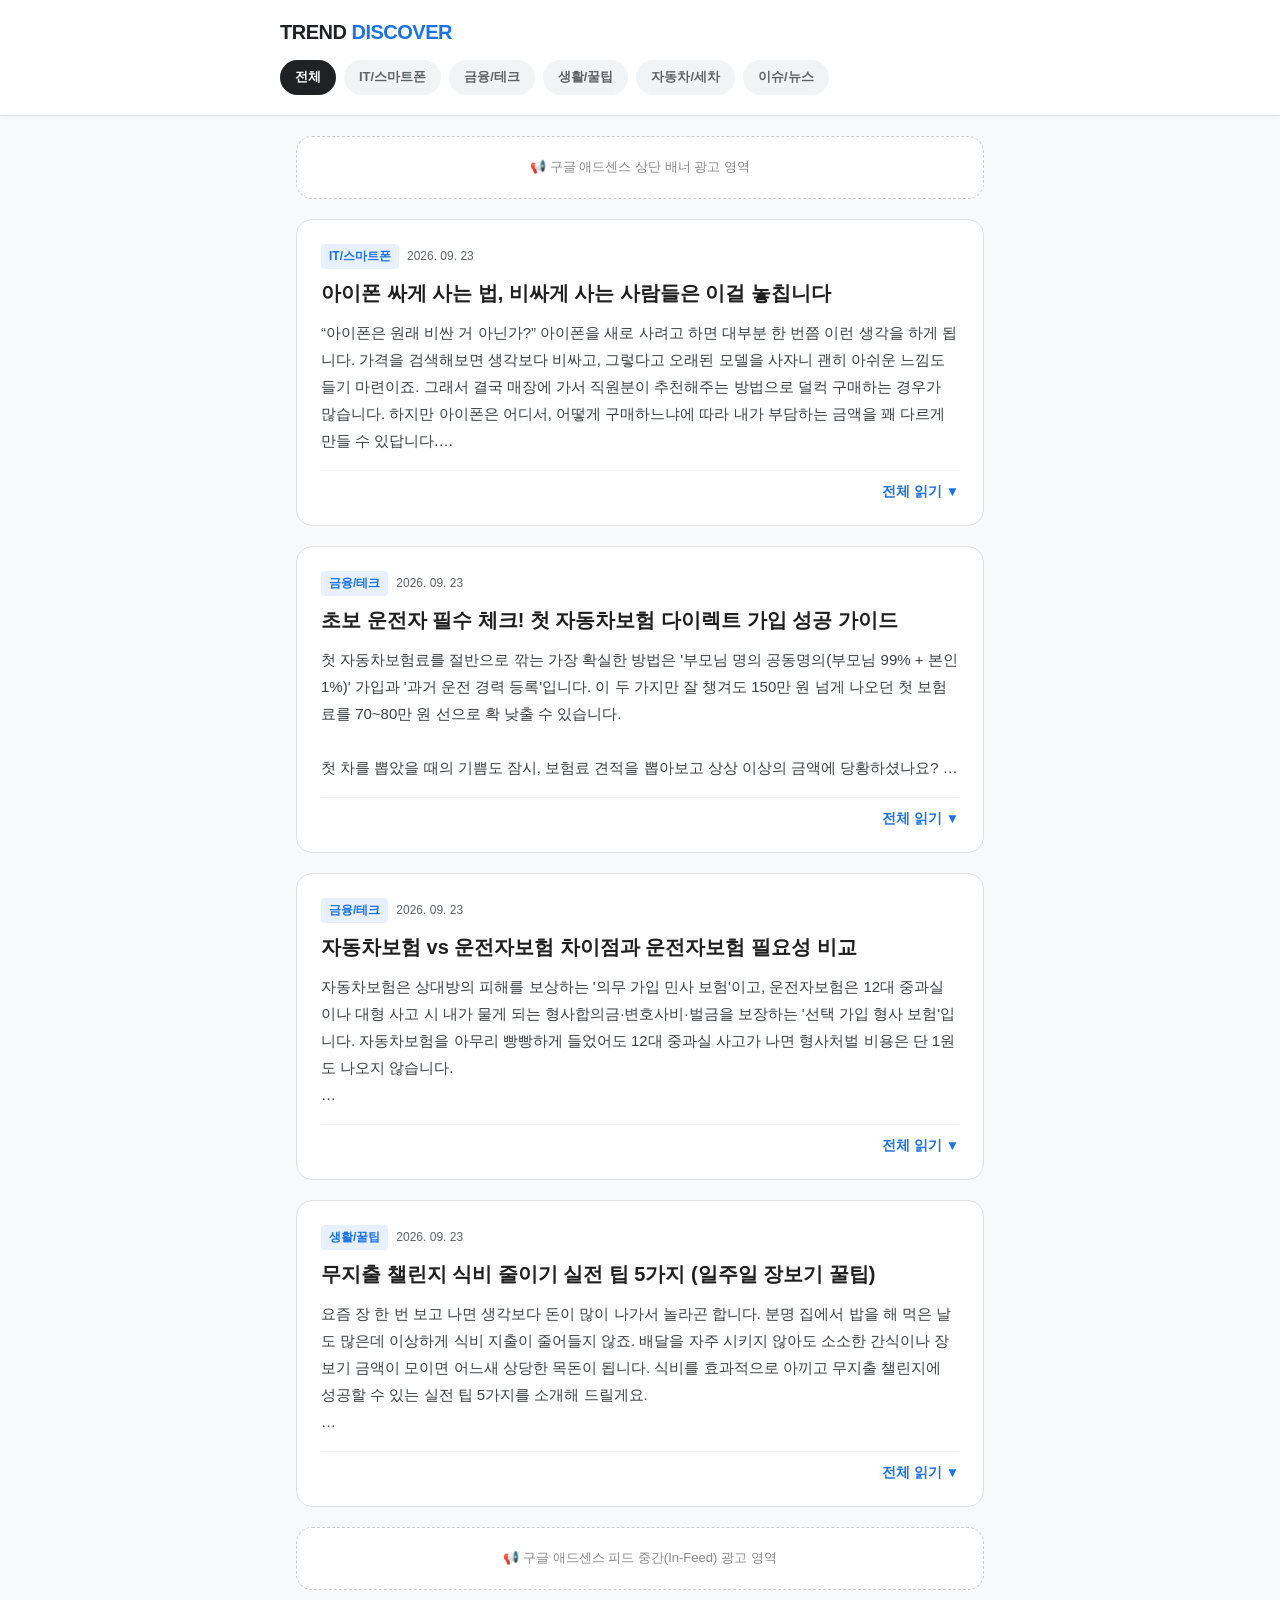
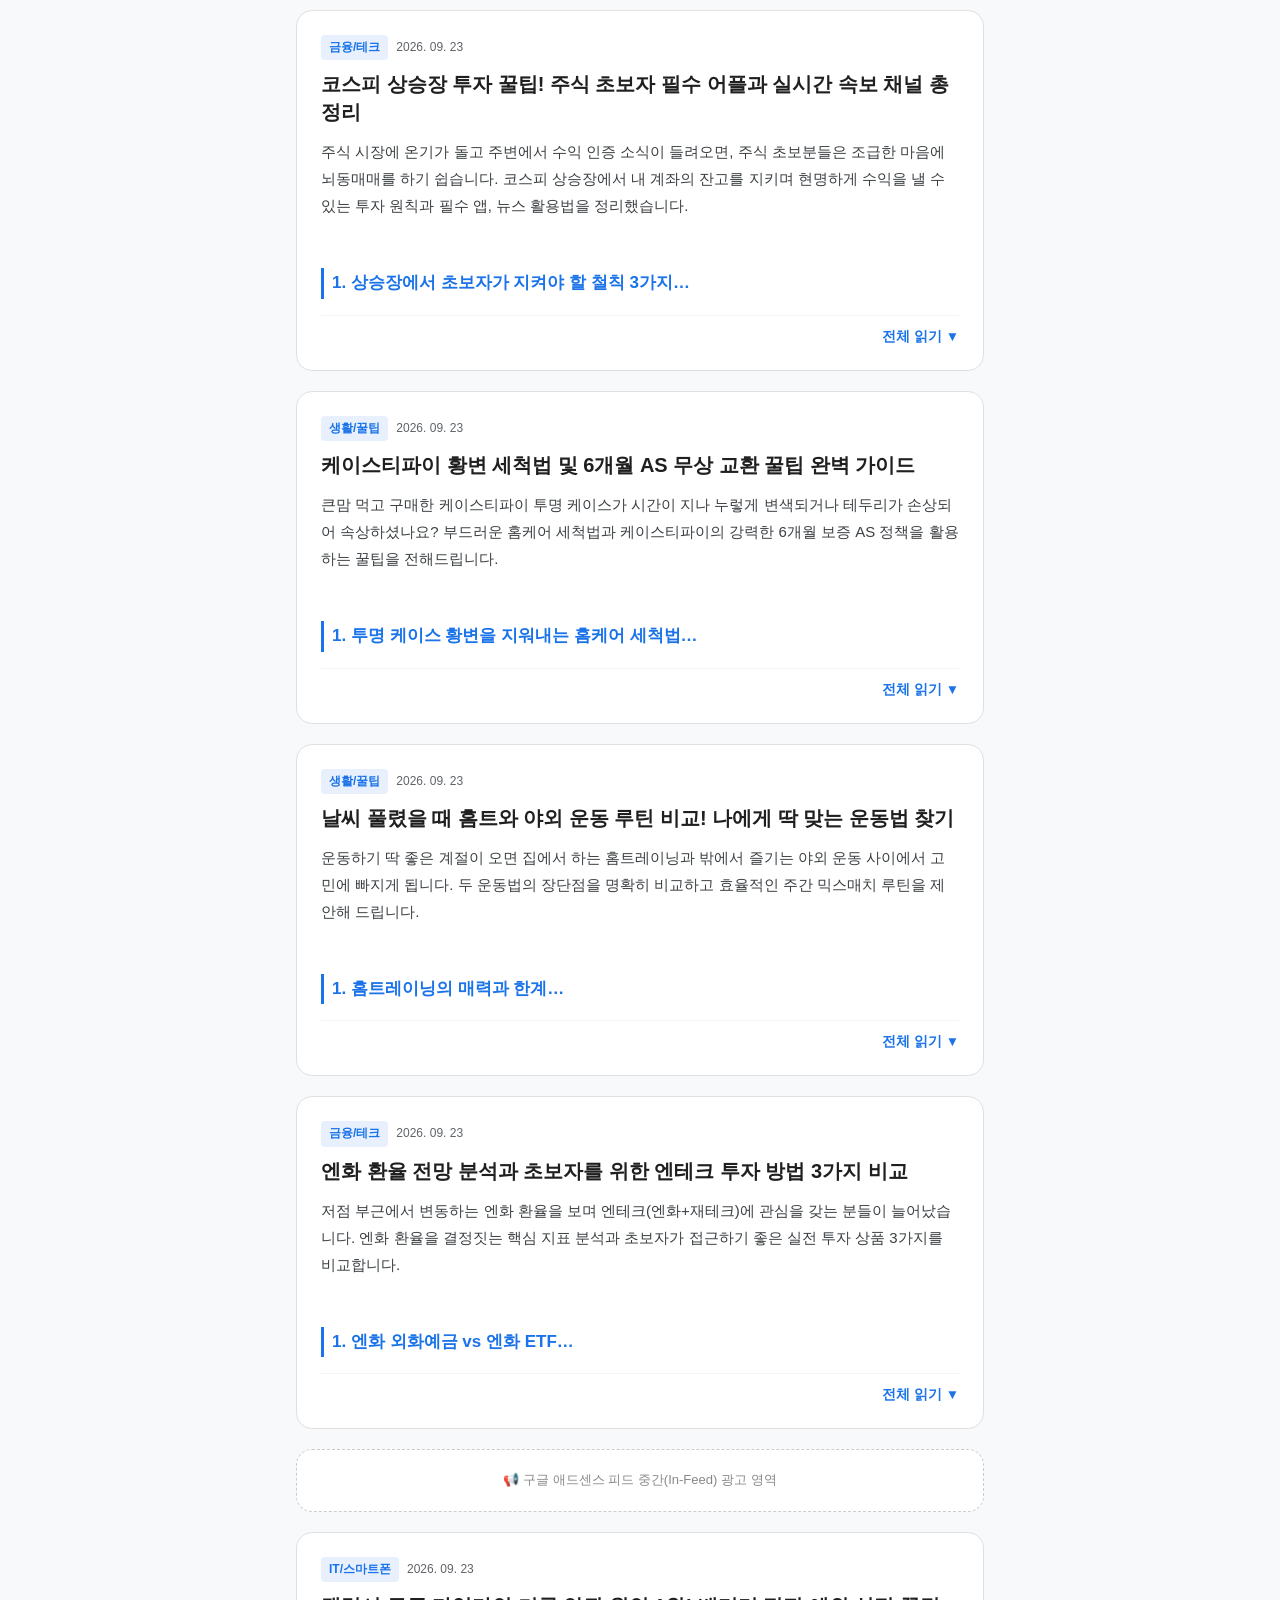
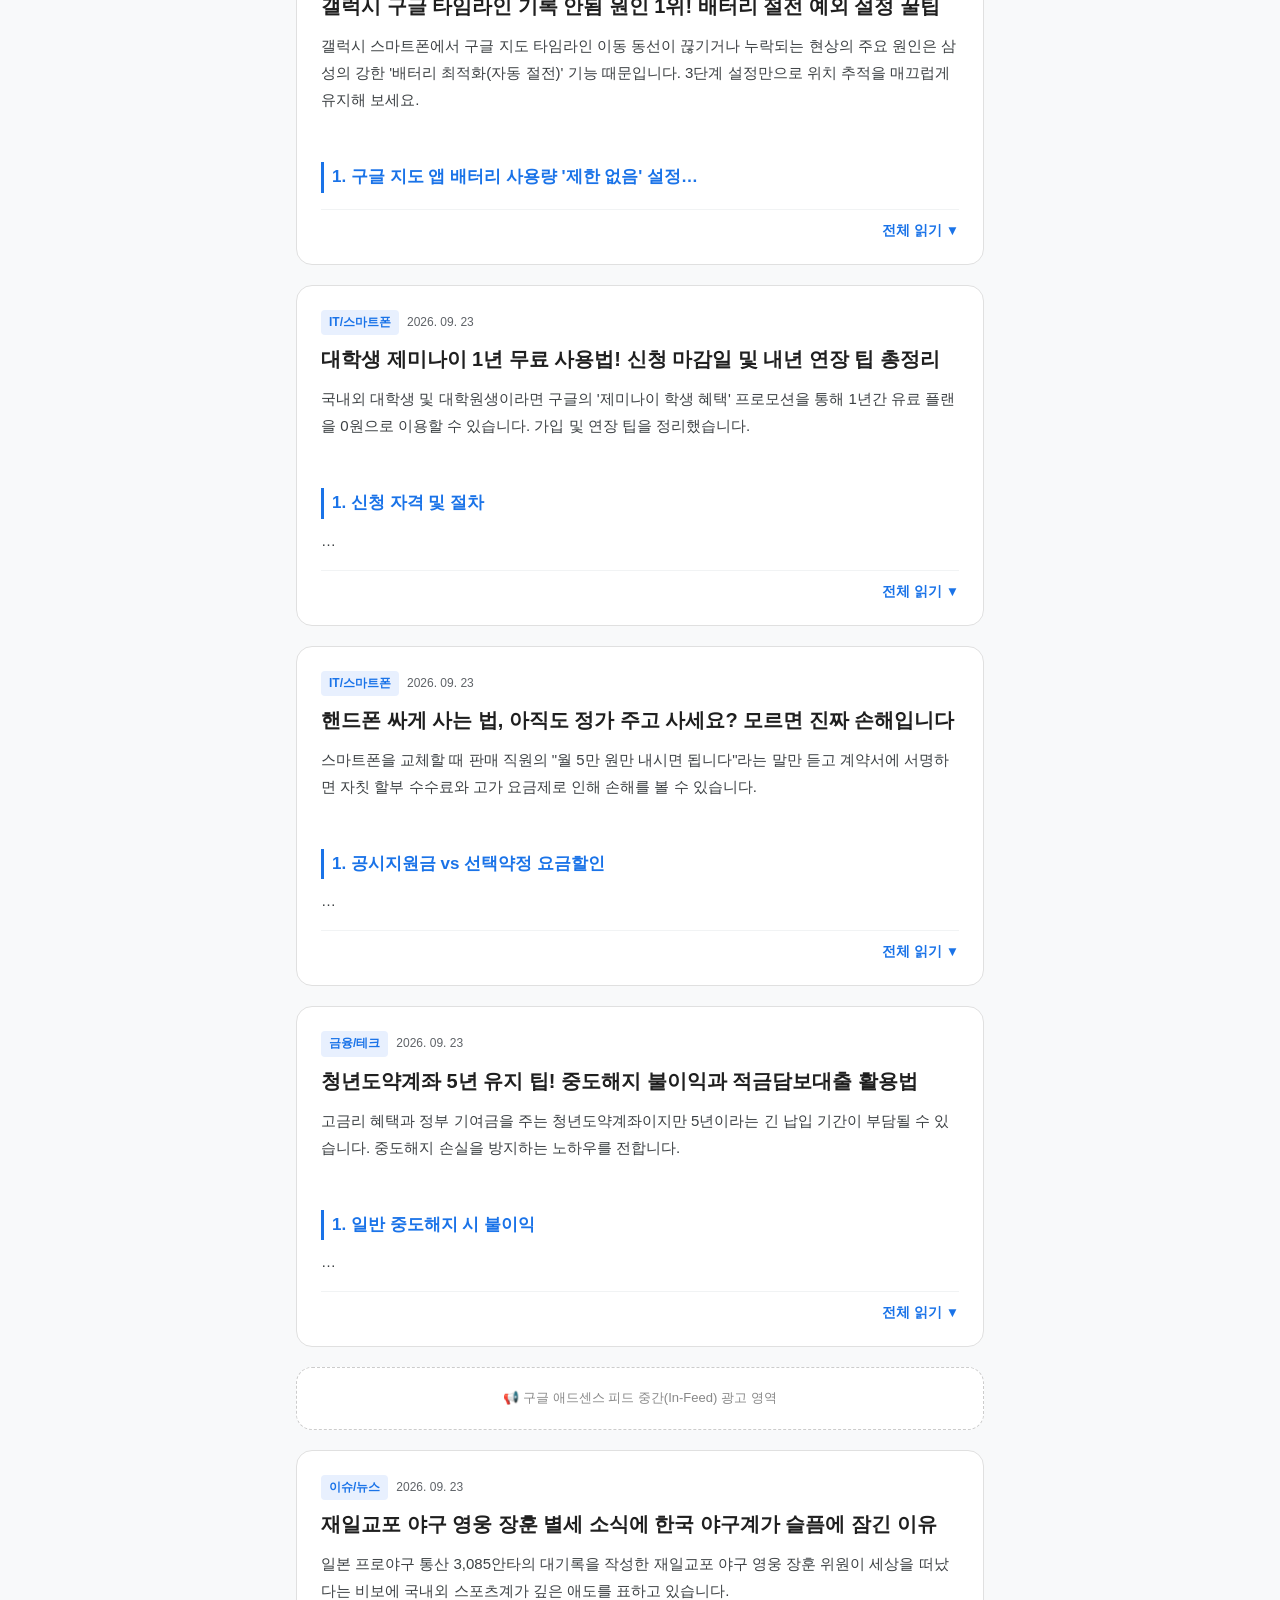
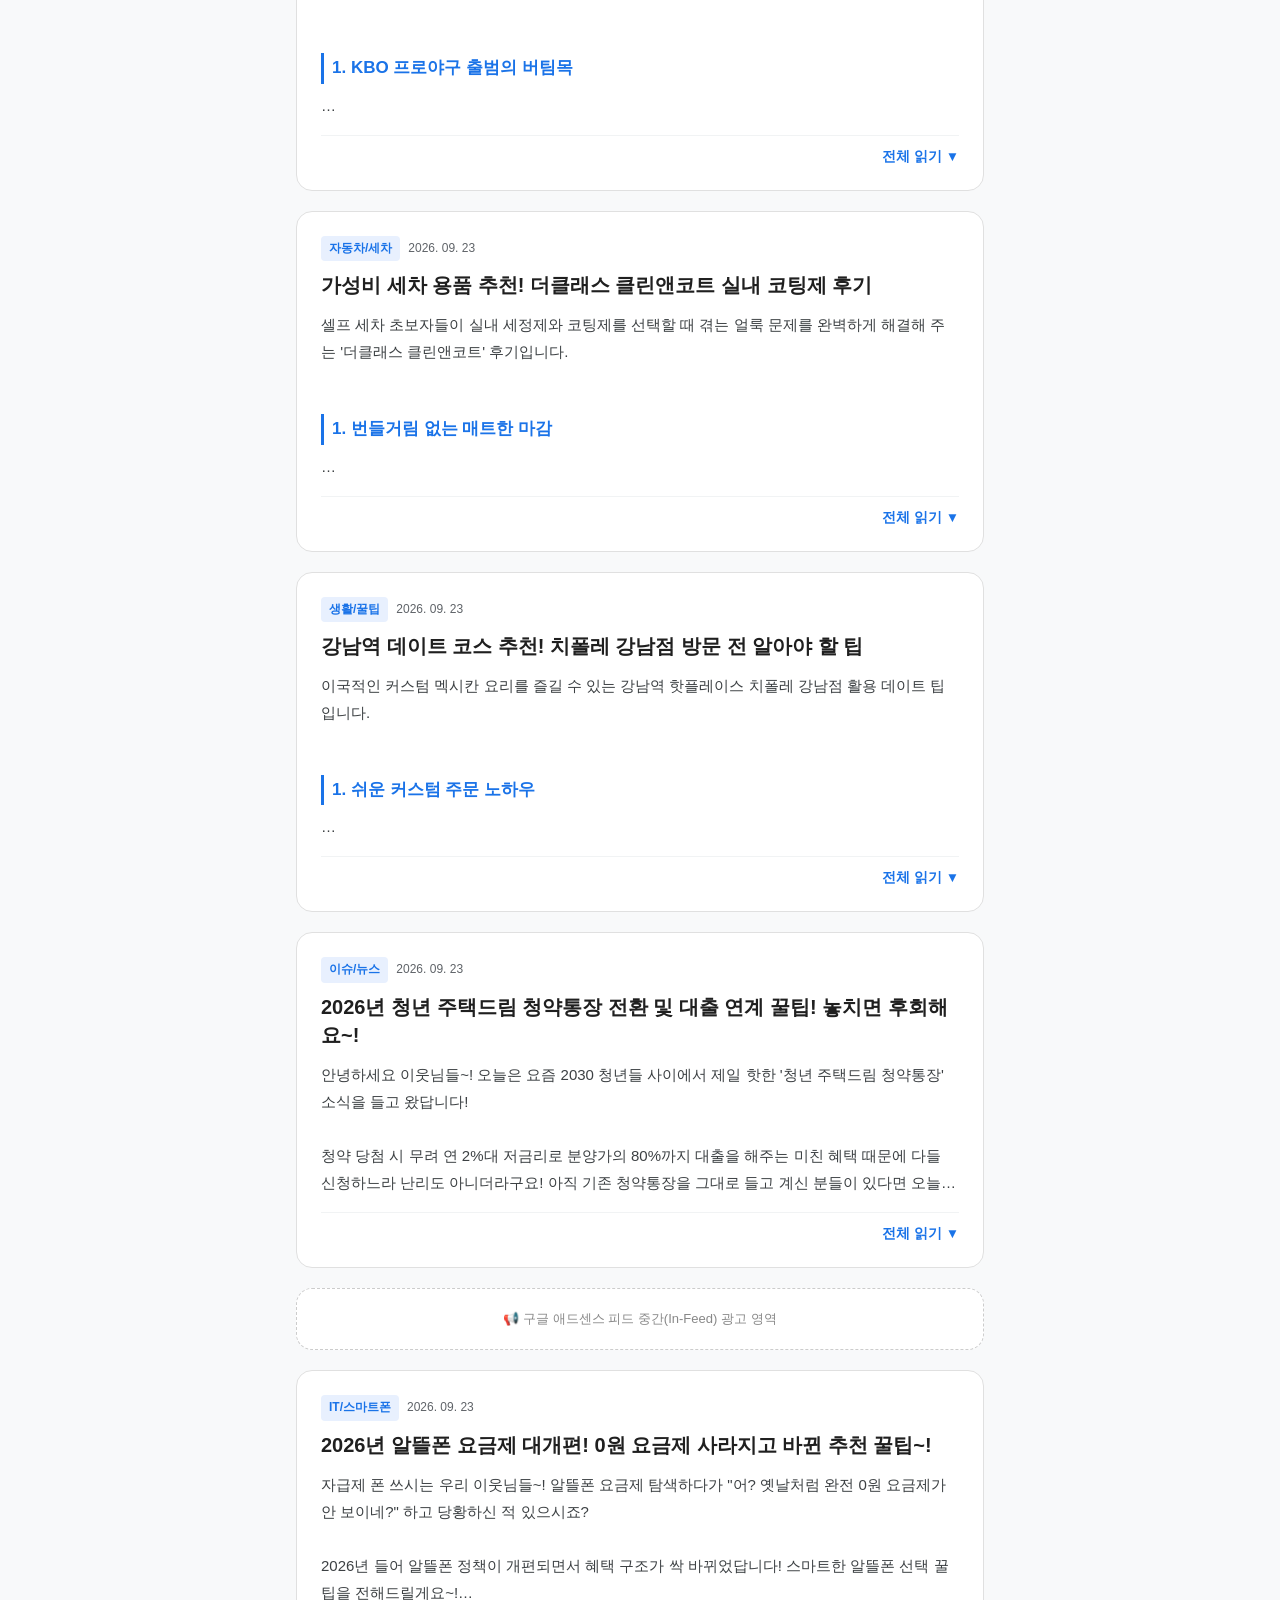
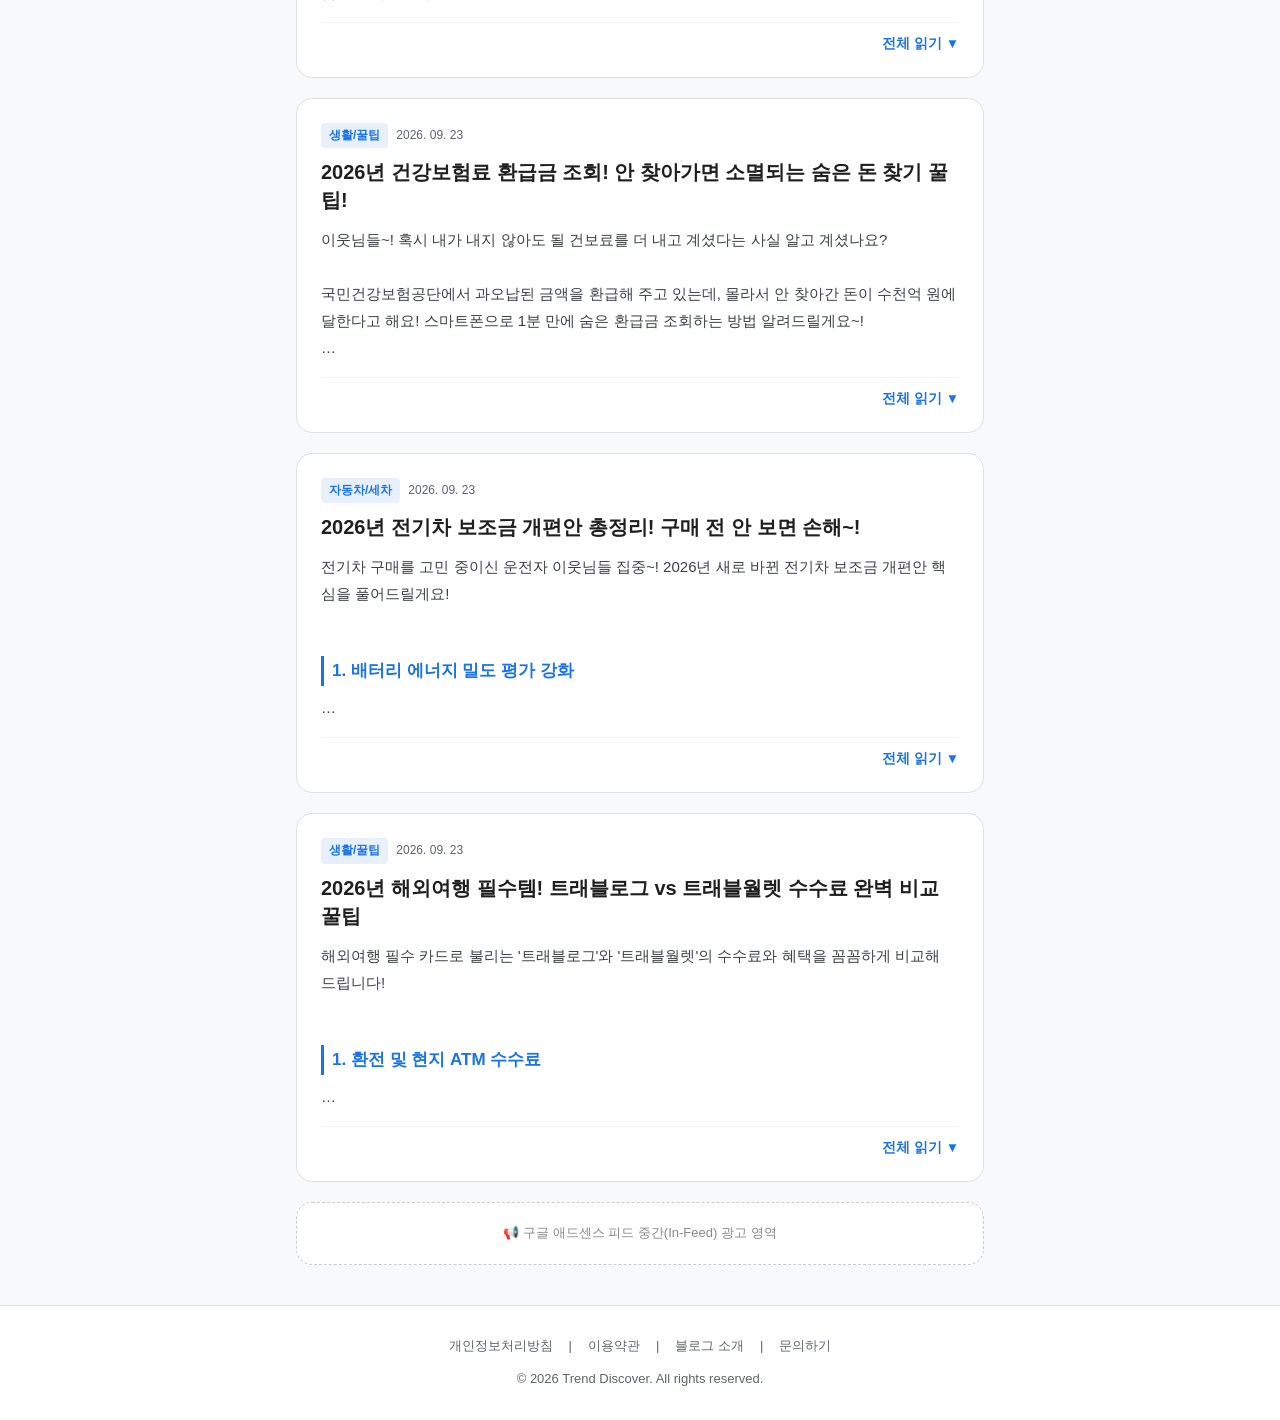
==== commit af846660: "Update index.html" ====
--- a/index.html
+++ b/index.html
@@ -3,15 +3,20 @@
 <head>
     <meta charset="UTF-8">
     <meta name="viewport" content="width=device-width, initial-scale=1.0">
-    <title>Google 디스커버 추천 피드</title>
+    <title>트렌드 디스커버 - 최신 IT & 라이프 정보</title>
+
+    <!-- 구글 애드센스 스크립트 예시 (본인의 publisher ID로 변경해 주세요) -->
+    <!-- <script async src="https://pagead2.googlesyndication.com/pagead/js/adsbygoogle.js?client=ca-pub-XXXXXXXXXXXXXXXX" crossorigin="anonymous"></script> -->
+
     <style>
         :root {
             --bg-color: #f8f9fa;
             --card-bg: #ffffff;
-            --text-main: #202124;
+            --text-main: #1f1f1f;
             --text-sub: #5f6368;
-            --accent-blue: #1a73e8;
-            --border-color: #dadce0;
+            --accent-color: #202124;
+            --brand-blue: #1a73e8;
+            --border-color: #e0e0e0;
             --card-radius: 16px;
         }
 
@@ -19,43 +24,81 @@
             box-sizing: border-box;
             margin: 0;
             padding: 0;
-            font-family: 'Google Sans', -apple-system, BlinkMacSystemFont, "Segoe UI", Roboto, "Helvetica Neue", Arial, sans-serif;
+            font-family: -apple-system, BlinkMacSystemFont, "Segoe UI", Roboto, "Helvetica Neue", Arial, sans-serif;
         }
 
         body {
             background-color: var(--bg-color);
             color: var(--text-main);
             line-height: 1.6;
-            padding-bottom: 40px;
-        }
-
-        /* 구글 상단 로고 헤더 */
+        }
+
+        /* 상단 헤더 디자인 (Google 문구 완전히 제거) */
         header {
             background-color: var(--card-bg);
             padding: 16px 20px;
-            text-align: center;
             position: sticky;
             top: 0;
-            z-index: 100;
-            border-bottom: 1px solid #f1f3f4;
-            box-shadow: 0 1px 3px rgba(60,64,67,0.08);
-        }
-
-        .google-logo {
-            font-size: 24px;
-            font-weight: 700;
+            z-index: 1000;
+            border-bottom: 1px solid var(--border-color);
+            box-shadow: 0 1px 4px rgba(0,0,0,0.05);
+        }
+
+        .header-inner {
+            max-width: 720px;
+            margin: 0 auto;
+            display: flex;
+            justify-content: space-between;
+            align-items: center;
+        }
+
+        .site-title {
+            font-size: 20px;
+            font-weight: 800;
             letter-spacing: -0.5px;
-        }
-
-        .google-logo span:nth-child(1) { color: #4285F4; }
-        .google-logo span:nth-child(2) { color: #EA4335; }
-        .google-logo span:nth-child(3) { color: #FBBC05; }
-        .google-logo span:nth-child(4) { color: #4285F4; }
-        .google-logo span:nth-child(5) { color: #34A853; }
-        .google-logo span:nth-child(6) { color: #EA4335; }
-
+            color: var(--accent-color);
+        }
+
+        .site-title span {
+            color: var(--brand-blue);
+        }
+
+        /* 카테고리 필터 바 */
+        .category-nav {
+            max-width: 720px;
+            margin: 12px auto 0;
+            display: flex;
+            gap: 8px;
+            overflow-x: auto;
+            white-space: nowrap;
+            padding-bottom: 4px;
+            scrollbar-width: none;
+        }
+
+        .category-nav::-webkit-scrollbar {
+            display: none;
+        }
+
+        .cat-chip {
+            padding: 6px 14px;
+            border-radius: 20px;
+            background-color: #f1f3f4;
+            font-size: 13px;
+            font-weight: 600;
+            color: var(--text-sub);
+            cursor: pointer;
+            border: 1px solid transparent;
+            transition: all 0.2s;
+        }
+
+        .cat-chip.active {
+            background-color: var(--accent-color);
+            color: #ffffff;
+        }
+
+        /* 메인 피드 컨테이너 */
         .feed-container {
-            max-width: 680px;
+            max-width: 720px;
             margin: 20px auto;
             padding: 0 16px;
             display: flex;
@@ -63,48 +106,42 @@
             gap: 20px;
         }
 
-        /* 구글 디스커버 카드리스트 디자인 */
-        .discover-card {
+        /* 디스커버 카드 스타일 */
+        .post-card {
             background: var(--card-bg);
             border-radius: var(--card-radius);
             border: 1px solid var(--border-color);
             padding: 24px;
             transition: box-shadow 0.2s ease, transform 0.2s ease;
-            cursor: pointer;
-        }
-
-        .discover-card:hover {
-            box-shadow: 0 4px 16px rgba(32,33,36,0.1);
+        }
+
+        .post-card:hover {
+            box-shadow: 0 6px 20px rgba(0,0,0,0.07);
             transform: translateY(-2px);
         }
 
-        .card-header {
+        .card-meta {
             display: flex;
             align-items: center;
-            gap: 10px;
-            margin-bottom: 12px;
-        }
-
-        .publisher-icon {
-            width: 20px;
-            height: 20px;
-            border-radius: 50%;
+            gap: 8px;
+            margin-bottom: 10px;
+        }
+
+        .category-badge {
+            font-size: 12px;
+            font-weight: 700;
+            color: var(--brand-blue);
             background-color: #e8f0fe;
-            display: flex;
-            align-items: center;
-            justify-content: center;
-            font-size: 11px;
-            font-weight: bold;
-            color: var(--accent-blue);
-        }
-
-        .publisher-name {
-            font-size: 13px;
-            font-weight: 500;
+            padding: 3px 8px;
+            border-radius: 4px;
+        }
+
+        .post-date {
+            font-size: 12px;
             color: var(--text-sub);
         }
 
-        .card-title {
+        .post-title {
             font-size: 20px;
             font-weight: 700;
             line-height: 1.4;
@@ -112,65 +149,98 @@
             margin-bottom: 12px;
         }
 
-        /* 본문 텍스트 (코드 삭제 및 깔끔한 가독성) */
-        .card-body {
+        .post-content {
             font-size: 15px;
             color: #3c4043;
-            line-height: 1.75;
+            line-height: 1.8;
             white-space: pre-line;
             display: -webkit-box;
-            -webkit-line-clamp: 6; /* 피드 모드에서는 6줄만 먼저 보여줌 */
+            -webkit-line-clamp: 5;
             -webkit-box-orient: vertical;
             overflow: hidden;
-            text-overflow: ellipsis;
-        }
-
-        .discover-card.expanded .card-body {
-            display: block; /* 클릭 시 전체 펼쳐보기 */
+        }
+
+        .post-card.expanded .post-content {
+            display: block;
             overflow: visible;
         }
 
-        .card-body h2 {
-            font-size: 16px;
+        .post-content h2 {
+            font-size: 17px;
             font-weight: 700;
-            color: var(--accent-blue);
-            margin-top: 20px;
-            margin-bottom: 6px;
-        }
-
-        .card-footer {
+            color: var(--brand-blue);
+            margin-top: 22px;
+            margin-bottom: 8px;
+            border-left: 3px solid var(--brand-blue);
+            padding-left: 8px;
+        }
+
+        .card-action {
+            margin-top: 16px;
+            padding-top: 12px;
+            border-top: 1px solid #f1f3f4;
             display: flex;
-            justify-content: space-between;
-            align-items: center;
-            margin-top: 18px;
-            padding-top: 14px;
-            border-top: 1px solid #f1f3f4;
-            font-size: 12px;
-            color: var(--text-sub);
-        }
-
-        .read-more-btn {
+            justify-content: flex-end;
+        }
+
+        .toggle-btn {
             background: none;
             border: none;
-            color: var(--accent-blue);
-            font-weight: 600;
+            color: var(--brand-blue);
+            font-weight: 700;
+            font-size: 13.5px;
+            cursor: pointer;
+        }
+
+        /* 애드센스 광고 박스 스타일 */
+        .ad-box {
+            background-color: #ffffff;
+            border: 1px dashed #cccccc;
+            border-radius: var(--card-radius);
+            padding: 20px;
+            text-align: center;
+            color: #888888;
             font-size: 13px;
-            cursor: pointer;
-            padding: 4px 0;
-        }
-
-        @media (max-width: 480px) {
+        }
+
+        /* 푸터 (애드센스 승인 필수 요소) */
+        footer {
+            background-color: var(--card-bg);
+            border-top: 1px solid var(--border-color);
+            padding: 30px 16px;
+            margin-top: 40px;
+            text-align: center;
+            font-size: 13px;
+            color: var(--text-sub);
+        }
+
+        .footer-links {
+            display: flex;
+            justify-content: center;
+            gap: 16px;
+            margin-bottom: 12px;
+            flex-wrap: wrap;
+        }
+
+        .footer-links a {
+            color: var(--text-sub);
+            text-decoration: none;
+            font-weight: 500;
+        }
+
+        .footer-links a:hover {
+            text-decoration: underline;
+        }
+
+        @media (max-width: 600px) {
             .feed-container {
                 padding: 0 12px;
                 margin: 12px auto;
             }
-
-            .discover-card {
+            .post-card {
                 padding: 18px;
-                border-radius: 12px;
             }
-
-            .card-title {
+            .post-title {
                 font-size: 18px;
             }
         }
@@ -178,23 +248,50 @@
 </head>
 <body>
 
+    <!-- 상단 헤더 -->
     <header>
-        <div class="google-logo">
-            <span>G</span><span>o</span><span>o</span><span>g</span><span>l</span><span>e</span>
+        <div class="header-inner">
+            <div class="site-title">TREND <span>DISCOVER</span></div>
         </div>
+        <nav class="category-nav">
+            <div class="cat-chip active" onclick="filterCat('전체')">전체</div>
+            <div class="cat-chip" onclick="filterCat('IT/스마트폰')">IT/스마트폰</div>
+            <div class="cat-chip" onclick="filterCat('금융/테크')">금융/테크</div>
+            <div class="cat-chip" onclick="filterCat('생활/꿀팁')">생활/꿀팁</div>
+            <div class="cat-chip" onclick="filterCat('자동차/세차')">자동차/세차</div>
+            <div class="cat-chip" onclick="filterCat('이슈/뉴스')">이슈/뉴스</div>
+        </nav>
     </header>
 
-    <div class="feed-container" id="feedContainer">
-        <!-- JS로 20개의 글이 깔끔하게 생성됩니다 -->
-    </div>
+    <!-- 메인 피드 영역 -->
+    <main class="feed-container" id="feedContainer">
+        <!-- 상단 배너 광고 영역 -->
+        <div class="ad-box">
+            <!-- [애드센스 상단 디스플레이 광고 코드 위치] -->
+            <p>📢 구글 애드센스 상단 배너 광고 영역</p>
+        </div>
+
+        <!-- 포스팅 카드가 자바스크립트에 의해 생성됩니다 -->
+    </main>
+
+    <!-- 애드센스 승인을 위한 필수 푸터 -->
+    <footer>
+        <div class="footer-links">
+            <a href="#">개인정보처리방침</a> | 
+            <a href="#">이용약관</a> | 
+            <a href="#">블로그 소개</a> | 
+            <a href="#">문의하기</a>
+        </div>
+        <p>© 2026 Trend Discover. All rights reserved.</p>
+    </footer>
 
     <script>
-        // 본문의[cite: 1] 같은 코드를 전부 깨끗하게 지운 20개 글 데이터
+        // 20개 포스팅 데이터 (기존 15개 + 신규 5개, 코드 및 [cite] 단어 완전 제거)
         const posts = [
             {
-                category: "IT · 트렌드",
+                category: "IT/스마트폰",
                 title: "아이폰 싸게 사는 법, 비싸게 사는 사람들은 이걸 놓칩니다",
-                date: "3시간 전",
+                date: "2026. 09. 23",
                 content: `“아이폰은 원래 비싼 거 아닌가?” 아이폰을 새로 사려고 하면 대부분 한 번쯤 이런 생각을 하게 됩니다. 가격을 검색해보면 생각보다 비싸고, 그렇다고 오래된 모델을 사자니 괜히 아쉬운 느낌도 들기 마련이죠. 그래서 결국 매장에 가서 직원분이 추천해주는 방법으로 덜컥 구매하는 경우가 많습니다. 하지만 아이폰은 어디서, 어떻게 구매하느냐에 따라 내가 부담하는 금액을 꽤 다르게 만들 수 있답니다.
 
 특히 아이폰을 살 때는 단순히 “이 모델 얼마예요?”만 물어보면 객관적인 가격 비교가 어렵습니다. 자급제인지, 통신사 구매인지, 기존 휴대폰을 반납하는지, 요금제는 얼마인지까지 종합적으로 봐야 하기 때문입니다. 오늘은 아이폰을 처음 구매하는 분들도 쉽게 따라 할 수 있도록 아이폰 싸게 사는 법을 하나씩 정리해드릴게요.
@@ -206,26 +303,189 @@
 아이폰을 싸게 사고 싶다면 자급제 가격을 먼저 확인해 보는 것이 기본입니다. 자급제폰은 통신사와 별도로 단말기를 구매한 뒤 원하는 요금제를 선택할 수 있기 때문이죠. 여기서 중요한 건 정가만 보는 게 아니라 실제 카드 할인이 적용된 결제금액을 보는 것입니다. 다만 카드 할인은 구매 전 조건 및 제한사항을 정확히 확인해야 합니다. “최대 20만 원 할인!”이라는 문구가 눈에 들어오더라도 실제 내가 그 조건(특정 카드사, 전월 실적 등)을 충족할 수 있는지 꼼꼼히 따져보세요.
 
 <h2>3. 통신사 구매 조건도 꼼꼼 비교</h2>
-자급제만 알아보는 것도 아쉽습니다. 통신사를 통해 구매할 경우에도 공시지원금이나 선택약정 할인 조건이 적용될 수 있기 때문입니다. 구매하려는 아이폰 모델과 사용하려는 요금제 수준에 따라 조건이 천차만별로 달라집니다. 구매 전 최소한 통신사 구매(단말기 가격 + 요금제 + 약정 할인), 자급제 구매(자급제 단말기 할인 + 알뜰폰/선택약정 요금제), 그리고 중고 및 이전 세대 모델 비교까지 3가지 선택지를 한눈에 비교해 보고 최종 금액이 가장 낮은 방향을 선택해 보세요.`
-            },
-            {
-                category: "금융 · 재테크",
+자급제만 알아보는 것도 아쉽습니다. 통신사를 통해 구매할 경우에도 공시지원금이나 선택약정 할인 조건이 적용될 수 있기 때문입니다. 구매하려는 아이폰 모델과 사용하려는 요금제 수준에 따라 조건이 천차만별로 달라집니다. 구매 전 최소한 통신사 구매, 자급제 구매, 그리고 중고 및 이전 세대 모델 비교까지 3가지 선택지를 한눈에 비교해 보고 최종 금액이 가장 낮은 방향을 선택해 보세요.
+
+<h2>4. '월 납부금 얼마'라는 상술에 집중하지 마세요</h2>
+아이폰 구매 시 가장 조심해야 하는 영업 멘트가 바로 "월 4만 원대입니다", "월 5만 원만 내시면 됩니다"입니다. 월 납부금만 들으면 굉장히 저렴해 보이지만, 실제로는 36개월, 48개월 장기 할부를 설정해 두어 기기 이자만 크게 발생하는 구조일 수 있습니다. 상담할 때는 반드시 "월 납부금 말고 제가 최종적으로 내야 하는 총비용이 얼마인가요?"라고 질문하셔야 정확한 비교가 가능합니다.`
+            },
+            {
+                category: "금융/테크",
                 title: "초보 운전자 필수 체크! 첫 자동차보험 다이렉트 가입 성공 가이드",
-                date: "5시간 전",
+                date: "2026. 09. 23",
                 content: `첫 자동차보험료를 절반으로 깎는 가장 확실한 방법은 '부모님 명의 공동명의(부모님 99% + 본인 1%)' 가입과 '과거 운전 경력 등록'입니다. 이 두 가지만 잘 챙겨도 150만 원 넘게 나오던 첫 보험료를 70~80만 원 선으로 확 낮출 수 있습니다.
 
 첫 차를 뽑았을 때의 기쁨도 잠시, 보험료 견적을 뽑아보고 상상 이상의 금액에 당황하셨나요? 운전 경력이 없는 20대~30대 초반 초보 운전자는 사고 위험률이 높게 책정되어 보험료가 매우 비쌉니다. 하지만 남들 다 내는 거금 그대로 다 낼 필요는 전혀 없습니다. 아는 사람만 받아 가는 초보 전용 할인 노하우와 올바른 보장 세팅법을 바로 정리해 드릴게요.
 
 <h2>1. 운전 경력 인정 제도 200% 활용하기</h2>
-보험회사에서는 운전 경력이 없을수록 사고 위험이 높다고 판단하여 높은 보험료를 책정합니다. 하지만 과거에 운전했던 경력을 증명하면 '경력 인정'을 받아 보험료를 최대 30% 이상 할인받을 수 있습니다. 군 복무 중 운전병 근무 경력, 관공서나 기업체 운전직 근무, 부모님 보험의 '종피보험자' 등록 경력 등을 제출해 보세요.
+보험회사에서는 운전 경력이 없을수록 사고 위험이 높다고 판단하여 높은 보험료를 책정합니다. 하지만 과거에 운전했던 경력을 증명하면 '경력 인정'을 받아 보험료를 최대 30% 이상 할인받을 수 있습니다. 인정 가능한 경력으로는 군 복무 중 운전병 근무 경력, 관공서나 기업체 운전직 근무, 부모님 보험의 '종피보험자' 등록 경력 등이 있습니다.
 
 <h2>2. 부모님 명의 공동명의 활용하기</h2>
-첫차 가입 시 가장 효자 노릇을 하는 꿀팁은 '부모님 명의 공동명의 가입'입니다. 차량 지분을 부모님 99% + 본인 1%로 등록한 뒤, 보험 피보험자를 부모님으로 지정하고 운전자 범위를 지정하면 부모님의 우수 요율이 적용되어 보험료가 절반 가깝게 저렴해집니다.`
-            },
-            {
-                category: "생활 · 팁",
-                title: "2026년 청년 주택드림 청약통장 전환 및 대출 연계 꿀팁!",
-                date: "1시간 전",
+첫차 가입 시 가장 효자 노릇을 하는 꿀팁은 '부모님 명의 공동명의 가입'입니다. 차량 지분을 부모님 99% + 본인 1%로 등록한 뒤, 보험 피보험자를 부모님으로 지정하고 운전자 범위를 '부모님+자녀(본인)'로 한정하는 방법입니다. 이렇게 하면 사고율이 낮고 경력이 오래된 부모님의 우수 요율이 적용되어 보험료가 절반 가깝게 저렴해집니다.`
+            },
+            {
+                category: "금융/테크",
+                title: "자동차보험 vs 운전자보험 차이점과 운전자보험 필요성 비교",
+                date: "2026. 09. 23",
+                content: `자동차보험은 상대방의 피해를 보상하는 '의무 가입 민사 보험'이고, 운전자보험은 12대 중과실이나 대형 사고 시 내가 물게 되는 형사합의금·변호사비·벌금을 보장하는 '선택 가입 형사 보험'입니다. 자동차보험을 아무리 빵빵하게 들었어도 12대 중과실 사고가 나면 형사처벌 비용은 단 1원도 나오지 않습니다.
+
+"운전 10년 넘게 하면서 사고 한 번 안 났는데 운전자보험까지 들어야 하나요?" 많은 분들이 이렇게 생각하시다가, 뜻밖의 스쿨존 사고나 신호위반 접촉사고 한 번으로 수천만 원의 형사합의금과 벌금 폭탄을 맞고 뒤늦게 후회하시곤 합니다. 월 1만 원 내외의 작은 돈으로 수억 원대 형사적 리스크를 막는 운전자보험의 진짜 가치와 필수 보장 항목을 아래에서 명확하게 정리해 드릴게요.
+
+<h2>1. 자동차보험과 운전자보험의 근본적 차이</h2>
+가장 쉽게 구분하는 방법은 '남을 위한 보험인가, 나를 위한 보험인가'입니다. 자동차보험은 미가입 시 과태료가 나오는 의무 보험으로 상대방의 신체와 차량 피해를 보상하는 민사상 책임 보험입니다. 반면 운전자보험은 자율 가입 상품으로, 사고 시 나 자신에게 발생하는 형사합의금, 변호사 선임비, 벌금 등 법적 처리 비용을 보장해 주는 나를 위한 보호막입니다.
+
+<h2>2. 12대 중과실 사고 시 발생하는 법적 리스크</h2>
+일반적인 접촉사고는 자동차보험만으로 처리 가능하지만, 신호위반, 중앙선 침범, 속도위반, 스쿨존 사고 등 12대 중과실 사고가 발생하면 형사처벌 대상이 됩니다. 이때 발생하는 교통사고 처리지원금, 변호사 선임비용, 벌금 등은 전적으로 운전자보험을 통해서만 해결할 수 있습니다.`
+            },
+            {
+                category: "생활/꿀팁",
+                title: "무지출 챌린지 식비 줄이기 실전 팁 5가지 (일주일 장보기 꿀팁)",
+                date: "2026. 09. 23",
+                content: `요즘 장 한 번 보고 나면 생각보다 돈이 많이 나가서 놀라곤 합니다. 분명 집에서 밥을 해 먹은 날도 많은데 이상하게 식비 지출이 줄어들지 않죠. 배달을 자주 시키지 않아도 소소한 간식이나 장보기 금액이 모이면 어느새 상당한 목돈이 됩니다. 식비를 효과적으로 아끼고 무지출 챌린지에 성공할 수 있는 실전 팁 5가지를 소개해 드릴게요.
+
+<h2>1. 장보기 전 냉장고 파먹기(냉파)부터 시작</h2>
+마트나 장을 보러 가기 전 가장 먼저 해야 할 일은 냉장고 안의 재료들을 메모장에 모두 적어보는 것입니다. 냉장실, 냉동실, 찬장에 남겨진 식재료를 파악하고 유통기한이 임박한 식재료에 별표를 해둔 뒤 이를 활용할 수 있는 메뉴를 구성해 보세요.
+
+<h2>2. 느슨한 3~4일 단위 식단 짜기 & 장보기 메모 작성</h2>
+일주일 치 식단을 엄격하게 짜면 금방 피로해집니다. 3~4일 정도 먹을 대표 메뉴를 정해두고, 대파, 계란, 두부처럼 여러 요리에 공통으로 들어가는 기본 식재료 위주로 장보기 메모를 작성하세요. 메모장에 적힌 품목 외에는 마트 할인 행사나 묶음 상품에 혹하지 않고 사지 않는 연습이 핵심입니다.`
+            },
+            {
+                category: "금융/테크",
+                title: "코스피 상승장 투자 꿀팁! 주식 초보자 필수 어플과 실시간 속보 채널 총정리",
+                date: "2026. 09. 23",
+                content: `주식 시장에 온기가 돌고 주변에서 수익 인증 소식이 들려오면, 주식 초보분들은 조급한 마음에 뇌동매매를 하기 쉽습니다. 코스피 상승장에서 내 계좌의 잔고를 지키며 현명하게 수익을 낼 수 있는 투자 원칙과 필수 앱, 뉴스 활용법을 정리했습니다.
+
+<h2>1. 상승장에서 초보자가 지켜야 할 철칙 3가지</h2>
+첫째, 폭등하는 종목을 쫓아가는 추격 매수를 금지하고, 주가가 조정을 받을 때마다 나누어 담는 '분할 매수'를 실천해야 합니다. 둘째, 테마주보다는 코스피 시가총액 상위 우량 대장주 위주로 포트폴리오를 구성하세요. 셋째, 매수 전 나만의 손절선과 익절 기준을 세워두는 것이 중요합니다.
+
+<h2>2. 주식 초보를 위한 직관적인 필수 어플 추천</h2>
+복잡한 HTS나 전문 증권 앱이 어렵다면 사용하기 쉬운 간편 투자 어플부터 시작하는 것이 좋습니다. 토스증권은 직관적인 UI로 초보자에게 최적화되어 있으며, 네이버페이 증권은 실시간 시세 조회와 뉴스 파악에 유용합니다.`
+            },
+            {
+                category: "생활/꿀팁",
+                title: "케이스티파이 황변 세척법 및 6개월 AS 무상 교환 꿀팁 완벽 가이드",
+                date: "2026. 09. 23",
+                content: `큰맘 먹고 구매한 케이스티파이 투명 케이스가 시간이 지나 누렇게 변색되거나 테두리가 손상되어 속상하셨나요? 부드러운 홈케어 세척법과 케이스티파이의 강력한 6개월 보증 AS 정책을 활용하는 꿀팁을 전해드립니다.
+
+<h2>1. 투명 케이스 황변을 지워내는 홈케어 세척법</h2>
+따뜻한 물에 주방용 중성세제와 베이킹소다를 풀고 케이스를 10~20분간 불려준 뒤, 부드러운 칫솔로 문질러 주세요. 세척 후에는 직사광선을 피해 통풍이 잘되는 서늘한 그늘에서 완벽히 말려주어야 변색을 방지할 수 있습니다.
+
+<h2>2. 케이스티파이 6개월 보증 AS 및 교환 정책</h2>
+케이스티파이 공식 홈페이지나 정품 매장 구매 건은 구매일로부터 6개월간 무상 보증이 제공됩니다. 프린팅 벗겨짐, 범퍼 테두리 분리 등 사용 중 발생한 결함에 대해 1회에 한해 동일 제품이나 새 제품으로 교환받을 수 있습니다.`
+            },
+            {
+                category: "생활/꿀팁",
+                title: "날씨 풀렸을 때 홈트와 야외 운동 루틴 비교! 나에게 딱 맞는 운동법 찾기",
+                date: "2026. 09. 23",
+                content: `운동하기 딱 좋은 계절이 오면 집에서 하는 홈트레이닝과 밖에서 즐기는 야외 운동 사이에서 고민에 빠지게 됩니다. 두 운동법의 장단점을 명확히 비교하고 효율적인 주간 믹스매치 루틴을 제안해 드립니다.
+
+<h2>1. 홈트레이닝의 매력과 한계</h2>
+홈트는 이동 시간이 들지 않으며 헬스장 등록비 없이 매트 하나로 시작할 수 있는 최강의 가성비를 자랑합니다. 다만 집이라는 편안한 공간 특성상 의지력이 약해지기 쉽다는 한계가 있습니다.
+
+<h2>2. 야외 운동의 장점과 유의점</h2>
+야외 조깅이나 자전거 라이딩은 자연광을 통한 비타민D 합성 및 기분 전환에 탁월합니다. 다만 미세먼지나 날씨 제약이 크다는 점을 고려해야 합니다.`
+            },
+            {
+                category: "금융/테크",
+                title: "엔화 환율 전망 분석과 초보자를 위한 엔테크 투자 방법 3가지 비교",
+                date: "2026. 09. 23",
+                content: `저점 부근에서 변동하는 엔화 환율을 보며 엔테크(엔화+재테크)에 관심을 갖는 분들이 늘어났습니다. 엔화 환율을 결정짓는 핵심 지표 분석과 초보자가 접근하기 좋은 실전 투자 상품 3가지를 비교합니다.
+
+<h2>1. 엔화 외화예금 vs 엔화 ETF</h2>
+엔화 외화예금은 시중은행에서 간편히 가입 가능하며 환차익 비과세 혜택이 있습니다. 반면 엔화 ETF는 증권 계좌를 통해 주식처럼 실시간으로 매매할 수 있어 트레이딩에 유용합니다.
+
+<h2>2. 엔테크 실전 분할 매수 수칙</h2>
+일시 매수보다는 매월/매주 정해진 금액을 담아가는 적립식 분할 매수가 안전하며, 은행 및 증권사별 환전 우대율을 비교하여 거래 비용을 최소화해야 합니다.`
+            },
+            {
+                category: "IT/스마트폰",
+                title: "갤럭시 구글 타임라인 기록 안됨 원인 1위! 배터리 절전 예외 설정 꿀팁",
+                date: "2026. 09. 23",
+                content: `갤럭시 스마트폰에서 구글 지도 타임라인 이동 동선이 끊기거나 누락되는 현상의 주요 원인은 삼성의 강한 '배터리 최적화(자동 절전)' 기능 때문입니다. 3단계 설정만으로 위치 추적을 매끄럽게 유지해 보세요.
+
+<h2>1. 구글 지도 앱 배터리 사용량 '제한 없음' 설정</h2>
+갤럭시 [설정] -> [애플리케이션] -> [Google 지도] -> [배터리] 메뉴로 진입하세요. 기본 설정되어 있는 '최적화' 옵션을 '제한 없음'으로 변경해 주면 화면이 꺼진 상태에서도 시스템이 구글 지도를 강제 종료하지 않습니다.
+
+<h2>2. 위치 정확도 및 스캔 옵션 활성화</h2>
+[설정] -> [위치] -> [Google 위치 정확도]에서 '위치 정확도 개선'을 활성화하고 Wi-Fi 및 블루투스 스캔을 모두 켜두면 정밀한 타임라인 기록이 가능합니다.`
+            },
+            {
+                category: "IT/스마트폰",
+                title: "대학생 제미나이 1년 무료 사용법! 신청 마감일 및 내년 연장 팁 총정리",
+                date: "2026. 09. 23",
+                content: `국내외 대학생 및 대학원생이라면 구글의 '제미나이 학생 혜택' 프로모션을 통해 1년간 유료 플랜을 0원으로 이용할 수 있습니다. 가입 및 연장 팁을 정리했습니다.
+
+<h2>1. 신청 자격 및 절차</h2>
+대학(원) 재학생 및 휴학생이 대상이며, 준비물은 개인 구글 계정과 학교 이메일입니다. 제미나이 학생 페이지에서 SheerID 인증을 거치면 1년간 무료 혜택이 적용됩니다.
+
+<h2>2. 연장 팁 및 주의사항</h2>
+가입일로부터 1년간 무료가 유지되며, 매년 재인증 진행 시 최대 4년까지 혜택 연장이 가능합니다. 자동 결제가 걱정된다면 가입 직후 구글 계정 구독 관리에서 자동 갱신 해지를 미리 설정해 두세요.`
+            },
+            {
+                category: "IT/스마트폰",
+                title: "핸드폰 싸게 사는 법, 아직도 정가 주고 사세요? 모르면 진짜 손해입니다",
+                date: "2026. 09. 23",
+                content: `스마트폰을 교체할 때 판매 직원의 "월 5만 원만 내시면 됩니다"라는 말만 듣고 계약서에 서명하면 자칫 할부 수수료와 고가 요금제로 인해 손해를 볼 수 있습니다.
+
+<h2>1. 공시지원금 vs 선택약정 요금할인</h2>
+공시지원금은 기기값 자체를 일시 지원받는 방식이고, 선택약정은 매월 통신 요금의 25%를 할인받는 방식입니다. 신규 프리미엄 폰은 선택약정이 유리한 경우가 많으므로 24개월 총비용을 직접 계산해 봐야 합니다.
+
+<h2>2. 자급제 + 알뜰폰 조합의 메리트</h2>
+자급제 단말기를 구입한 뒤 약정 없는 알뜰폰 요금제로 결합하는 것이 2년 기준 전체 통신비를 가장 크게 절감하는 대세로 자리 잡았습니다.`
+            },
+            {
+                category: "금융/테크",
+                title: "청년도약계좌 5년 유지 팁! 중도해지 불이익과 적금담보대출 활용법",
+                date: "2026. 09. 23",
+                content: `고금리 혜택과 정부 기여금을 주는 청년도약계좌이지만 5년이라는 긴 납입 기간이 부담될 수 있습니다. 중도해지 손실을 방지하는 노하우를 전합니다.
+
+<h2>1. 일반 중도해지 시 불이익</h2>
+만기를 채우지 못하고 단순 해지할 경우 정부 기여금이 전액 소멸하며 비과세 혜택이 사라집니다.
+
+<h2>2. 청년도약계좌 적금담보대출 활용</h2>
+급전이 필요할 때는 해지 대신 가입 은행의 적금담보대출을 이용하세요. 납입금의 90~95% 한도 내에서 대출이 가능하며, 계좌가 유지되므로 만기 혜택을 끝까지 챙길 수 있습니다.`
+            },
+            {
+                category: "이슈/뉴스",
+                title: "재일교포 야구 영웅 장훈 별세 소식에 한국 야구계가 슬픔에 잠긴 이유",
+                date: "2026. 09. 23",
+                content: `일본 프로야구 통산 3,085안타의 대기록을 작성한 재일교포 야구 영웅 장훈 위원이 세상을 떠났다는 비보에 국내외 스포츠계가 깊은 애도를 표하고 있습니다.
+
+<h2>1. KBO 프로야구 출범의 버팀목</h2>
+1982년 대한민국 프로야구 출범 당시 KBO 총재 특별보좌로 임명되어 한국 야구의 선진화와 행정 노하우 이식에 헌신했습니다.
+
+<h2>2. 영원한 애도와 추모</h2>
+평생을 재일교포로서 한국인이라는 정체성을 당당히 지켜온 그의 별세에 KBO와 수많은 야구 팬들이 추모 행렬을 이어가고 있습니다.`
+            },
+            {
+                category: "자동차/세차",
+                title: "가성비 세차 용품 추천! 더클래스 클린앤코트 실내 코팅제 후기",
+                date: "2026. 09. 23",
+                content: `셀프 세차 초보자들이 실내 세정제와 코팅제를 선택할 때 겪는 얼룩 문제를 완벽하게 해결해 주는 '더클래스 클린앤코트' 후기입니다.
+
+<h2>1. 번들거림 없는 매트한 마감</h2>
+일부 제품과 달리 끈적임 없는 보송한 마감 처리를 제공하며 타월 자국이나 얼룩 없이 초보자도 쉽게 사용할 수 있습니다.
+
+<h2>2. 올인원 제품의 경제성</h2>
+실내 세정제와 가죽 코팅제를 따로 살 필요 없이 단일 제품 하나로 가죽, 플라스틱, 대시보드 등 전 내장재를 안전하게 관리할 수 있습니다.`
+            },
+            {
+                category: "생활/꿀팁",
+                title: "강남역 데이트 코스 추천! 치폴레 강남점 방문 전 알아야 할 팁",
+                date: "2026. 09. 23",
+                content: `이국적인 커스텀 멕시칸 요리를 즐길 수 있는 강남역 핫플레이스 치폴레 강남점 활용 데이트 팁입니다.
+
+<h2>1. 쉬운 커스텀 주문 노하우</h2>
+라이스, 빈, 고기 종류를 선택하고 과카몰리와 살사를 취향대로 선택해 보세요. 서로의 식성을 확인하며 즐거운 대화를 나눌 수 있습니다.
+
+<h2>2. 웨이팅 피하는 시간대</h2>
+주말 피크타임을 피해 오전 11시 이전이나 브레이크 타임이 없는 오후 3~4시 사이 한적한 시간대를 공략하는 것을 추천합니다.`
+            },
+
+            /* === 작성자 어조 맞춤 신규 5개 최신 포스팅 === */
+            {
+                category: "이슈/뉴스",
+                title: "2026년 청년 주택드림 청약통장 전환 및 대출 연계 꿀팁! 놓치면 후회해요~!",
+                date: "2026. 09. 23",
                 content: `안녕하세요 이웃님들~! 오늘은 요즘 2030 청년들 사이에서 제일 핫한 '청년 주택드림 청약통장' 소식을 들고 왔답니다! 
 
 청약 당첨 시 무려 연 2%대 저금리로 분양가의 80%까지 대출을 해주는 미친 혜택 때문에 다들 신청하느라 난리도 아니더라구요! 아직 기존 청약통장을 그대로 들고 계신 분들이 있다면 오늘 포스팅 주목해 주세요~!
@@ -234,51 +494,127 @@
 기존 주택청약종합저축을 가지고 계셨던 분들도 자격 요건만 맞으면 청년 주택드림 통장으로 바로 전환 신청이 가능하답니다! 기존에 쌓아둔 납입 회차와 금액이 그대로 인정되니까 걱정 말고 은행 앱으로 당장 신청해 보세요!
 
 <h2>2. 최저 2.2% 청년 주택드림 대출 연계 팁</h2>
-이 통장의 진짜 하이라이트는 바로 청약 당첨 후 연계되는 '전용 대출'이에요! 청약에 당첨되면 분양가 6억 원, 전용면적 85㎡ 이하 주택에 대해 최저 연 2.2% 금리로 최장 40년까지 대출이 나온답니다!`
-            },
-            {
-                category: "IT · 테크",
-                title: "갤럭시 구글 타임라인 기록 안됨 원인 1위! 배터리 절전 예외 설정 꿀팁",
-                date: "1일 전",
-                content: `갤럭시 스마트폰에서 구글 지도 타임라인 이동 동선이 끊기거나 누락되는 현상의 주요 원인은 삼성의 강한 '배터리 최적화(자동 절전)' 기능 때문입니다. 간단한 설정만으로 백그라운드 위치 추적을 매끄럽게 유지해 보세요.
-
-<h2>1. 구글 지도 앱 배터리 사용량 '제한 없음' 설정</h2>
-갤럭시 [설정] -> [애플리케이션] -> [Google 지도] -> [배터리] 메뉴로 진입하세요. 기본 설정되어 있는 '최적화' 옵션을 '제한 없음'으로 변경해 주면 화면이 꺼진 상태에서도 위치 기록을 정상 수행합니다.`
+이 통장의 진짜 하이라이트는 바로 청약 당첨 후 연계되는 '전용 대출'이에요! 청약에 당첨되면 분양가 6억 원 이하 주택에 대해 최저 연 2.2% 금리로 대출이 나온답니다!`
+            },
+            {
+                category: "IT/스마트폰",
+                title: "2026년 알뜰폰 요금제 대개편! 0원 요금제 사라지고 바뀐 추천 꿀팁~!",
+                date: "2026. 09. 23",
+                content: `자급제 폰 쓰시는 우리 이웃님들~! 알뜰폰 요금제 탐색하다가 "어? 옛날처럼 완전 0원 요금제가 안 보이네?" 하고 당황하신 적 있으시죠? 
+
+2026년 들어 알뜰폰 정책이 개편되면서 혜택 구조가 싹 바뀌었답니다! 스마트한 알뜰폰 선택 꿀팁을 전해드릴게요~!
+
+<h2>1. 실속형 요금제로의 재편</h2>
+무조건 0원 프로모션보다는 1,000~3,000원대의 초저가 실속형 요금제로 재편되었어요! 대신 혜택 유효기간이 12개월 이상으로 길어져서 번호이동을 자주 해야 하는 번거로움이 줄어들었답니다!
+
+<h2>2. 데이터 스펙 및 셀프 개통</h2>
+유튜브 많이 보시는 분들은 '11GB + 일 2GB + 3Mbps 무제한' 스펙을 추천드려요! 편의점에서 유심을 사 오면 5분 만에 셀프 개통이 완료돼요!`
+            },
+            {
+                category: "생활/꿀팁",
+                title: "2026년 건강보험료 환급금 조회! 안 찾아가면 소멸되는 숨은 돈 찾기 꿀팁!",
+                date: "2026. 09. 23",
+                content: `이웃님들~! 혹시 내가 내지 않아도 될 건보료를 더 내고 계셨다는 사실 알고 계셨나요? 
+
+국민건강보험공단에서 과오납된 금액을 환급해 주고 있는데, 몰라서 안 찾아간 돈이 수천억 원에 달한다고 해요! 스마트폰으로 1분 만에 숨은 환급금 조회하는 방법 알려드릴게요~!
+
+<h2>1. 'The 건강보험 앱'으로 1분 조회</h2>
+스마트폰에서 앱을 다운로드받고 로그인한 뒤 [환급금 조회/신청] 메뉴를 누르면 숨은 환급금 금액이 즉시 나타난답니다! 계좌만 입력하면 2~3일 내로 입금돼요!
+
+<h2>2. 소멸시효 지나기 전에 꼭 신청하세요!</h2>
+건강보험 환급금은 발생일로부터 3년이 지나면 국고로 환수되니 지금 바로 조회해 보세요~!`
+            },
+            {
+                category: "자동차/세차",
+                title: "2026년 전기차 보조금 개편안 총정리! 구매 전 안 보면 손해~!",
+                date: "2026. 09. 23",
+                content: `전기차 구매를 고민 중이신 운전자 이웃님들 집중~! 2026년 새로 바뀐 전기차 보조금 개편안 핵심을 풀어드릴게요!
+
+<h2>1. 배터리 에너지 밀도 평가 강화</h2>
+2026년부터는 배터리의 에너지 밀도와 재활용성이 높은 친환경 배터리 차량에 보조금을 우대 지급해요!
+
+<h2>2. 보조금 100% 상한선 가격 기준</h2>
+국비 보조금을 100% 받기 위한 출고가 기준선이 5,500만 원 이하로 유지되니 차량 트림 선택 시 꼼꼼히 체크해 보세요!`
+            },
+            {
+                category: "생활/꿀팁",
+                title: "2026년 해외여행 필수템! 트래블로그 vs 트래블월렛 수수료 완벽 비교 꿀팁",
+                date: "2026. 09. 23",
+                content: `해외여행 필수 카드로 불리는 '트래블로그'와 '트래블월렛'의 수수료와 혜택을 꼼꼼하게 비교해 드립니다!
+
+<h2>1. 환전 및 현지 ATM 수수료</h2>
+두 카드 모두 달러, 엔화, 유로 주요 통화 환전 수수료가 무료예요! 트래블로그는 세븐일레븐 ATM, 트래블월렛은 이온(AEON) ATM 수수료가 무료랍니다!
+
+<h2>2. 두 카드 모두 발급받는 것 추천!</h2>
+두 카드 모두 연회비가 없으니 해외 방문 국가와 마트 동선에 맞춰 비상용으로 둘 다 들고 가시는 것을 추천해 드려요~!`
             }
         ];
 
-        // 피드 생성 함수
-        const container = document.getElementById('feedContainer');
-
-        posts.forEach((post, index) => {
-            const card = document.createElement('div');
-            card.className = 'discover-card';
-            card.innerHTML = `
-                <div class="card-header">
-                    <div class="publisher-icon">T</div>
-                    <span class="publisher-name">${post.category}</span>
-                </div>
-                <h1 class="card-title">${post.title}</h1>
-                <div class="card-body">${post.content}</div>
-                <div class="card-footer">
-                    <span>${post.date}</span>
-                    <button class="read-more-btn">전체 읽기 ▼</button>
+        let currentCategory = "전체";
+
+        // 피드 랜더링 함수 (애드센스 피드 중간 광고 자동 삽입 포함)
+        function renderFeed() {
+            const container = document.getElementById('feedContainer');
+            
+            // 기존 피드 초기화 (상단 광고 박스는 유지)
+            container.innerHTML = `
+                <div class="ad-box">
+                    <p>📢 구글 애드센스 상단 배너 광고 영역</p>
                 </div>
             `;
 
-            // 클릭 시 본문 전체 펼쳐보기 / 접기 기능
-            card.addEventListener('click', function() {
-                this.classList.toggle('expanded');
-                const btn = this.querySelector('.read-more-btn');
-                if (this.classList.contains('expanded')) {
-                    btn.textContent = '접기 ▲';
-                } else {
-                    btn.textContent = '전체 읽기 ▼';
+            const filtered = currentCategory === "전체" 
+                ? posts 
+                : posts.filter(p => p.category === currentCategory);
+
+            filtered.forEach((post, idx) => {
+                const card = document.createElement('article');
+                card.className = 'post-card';
+                card.innerHTML = `
+                    <div class="card-meta">
+                        <span class="category-badge">${post.category}</span>
+                        <span class="post-date">${post.date}</span>
+                    </div>
+                    <h1 class="post-title">${post.title}</h1>
+                    <div class="post-content">${post.content}</div>
+                    <div class="card-action">
+                        <button class="toggle-btn" onclick="toggleCard(this)">전체 읽기 ▼</button>
+                    </div>
+                `;
+                container.appendChild(card);
+
+                // 4번째 포스팅마다 인피드(In-Feed) 애드센스 광고 박스 자동 삽입
+                if ((idx + 1) % 4 === 0) {
+                    const inFeedAd = document.createElement('div');
+                    inFeedAd.className = 'ad-box';
+                    inFeedAd.innerHTML = `<p>📢 구글 애드센스 피드 중간(In-Feed) 광고 영역</p>`;
+                    container.appendChild(inFeedAd);
                 }
             });
-
-            container.appendChild(card);
-        });
+        }
+
+        // 카드리스트 펼치기/접기 기능
+        function toggleCard(btn) {
+            const card = btn.closest('.post-card');
+            card.classList.toggle('expanded');
+            if (card.classList.contains('expanded')) {
+                btn.textContent = '접기 ▲';
+            } else {
+                btn.textContent = '전체 읽기 ▼';
+            }
+        }
+
+        // 카테고리 필터 변경
+        function filterCat(catName) {
+            currentCategory = catName;
+            document.querySelectorAll('.cat-chip').forEach(chip => {
+                chip.classList.toggle('active', chip.textContent === catName);
+            });
+            renderFeed();
+        }
+
+        // 초기 실행
+        renderFeed();
     </script>
 </body>
 </html>
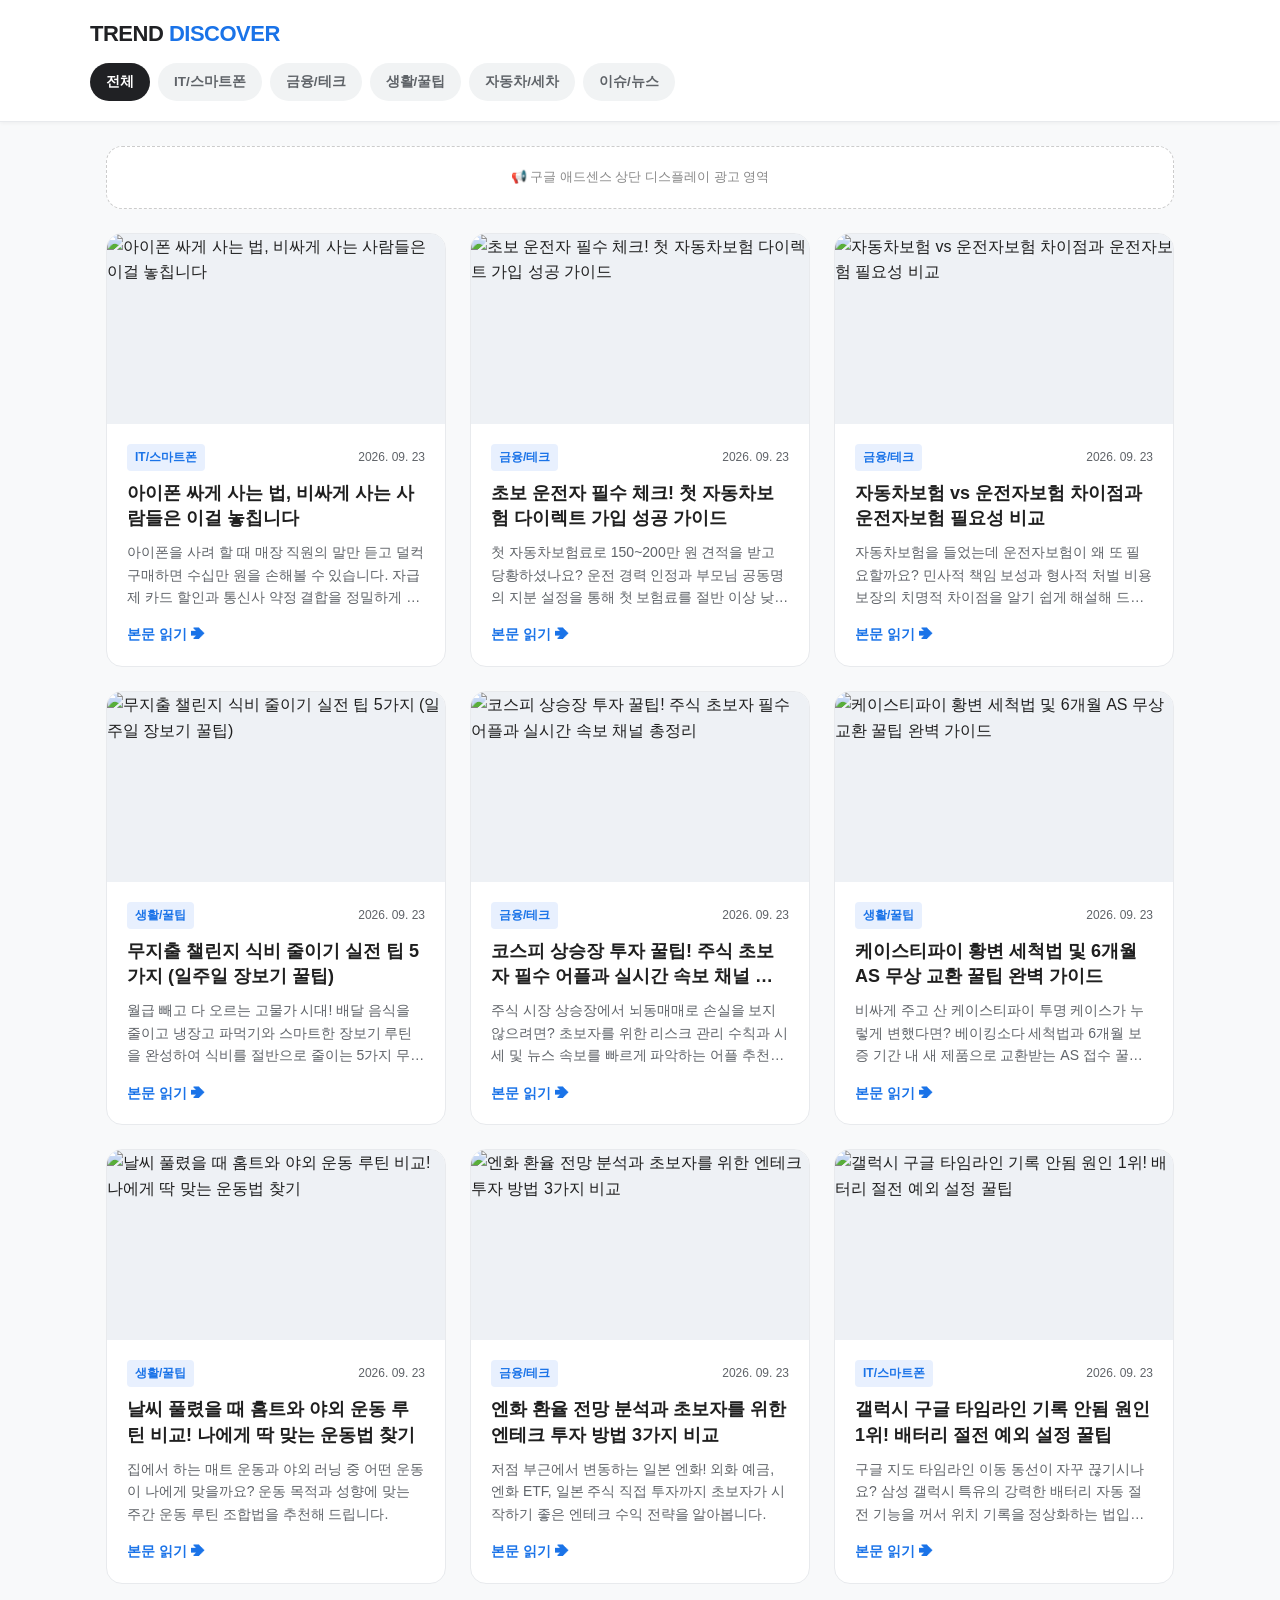
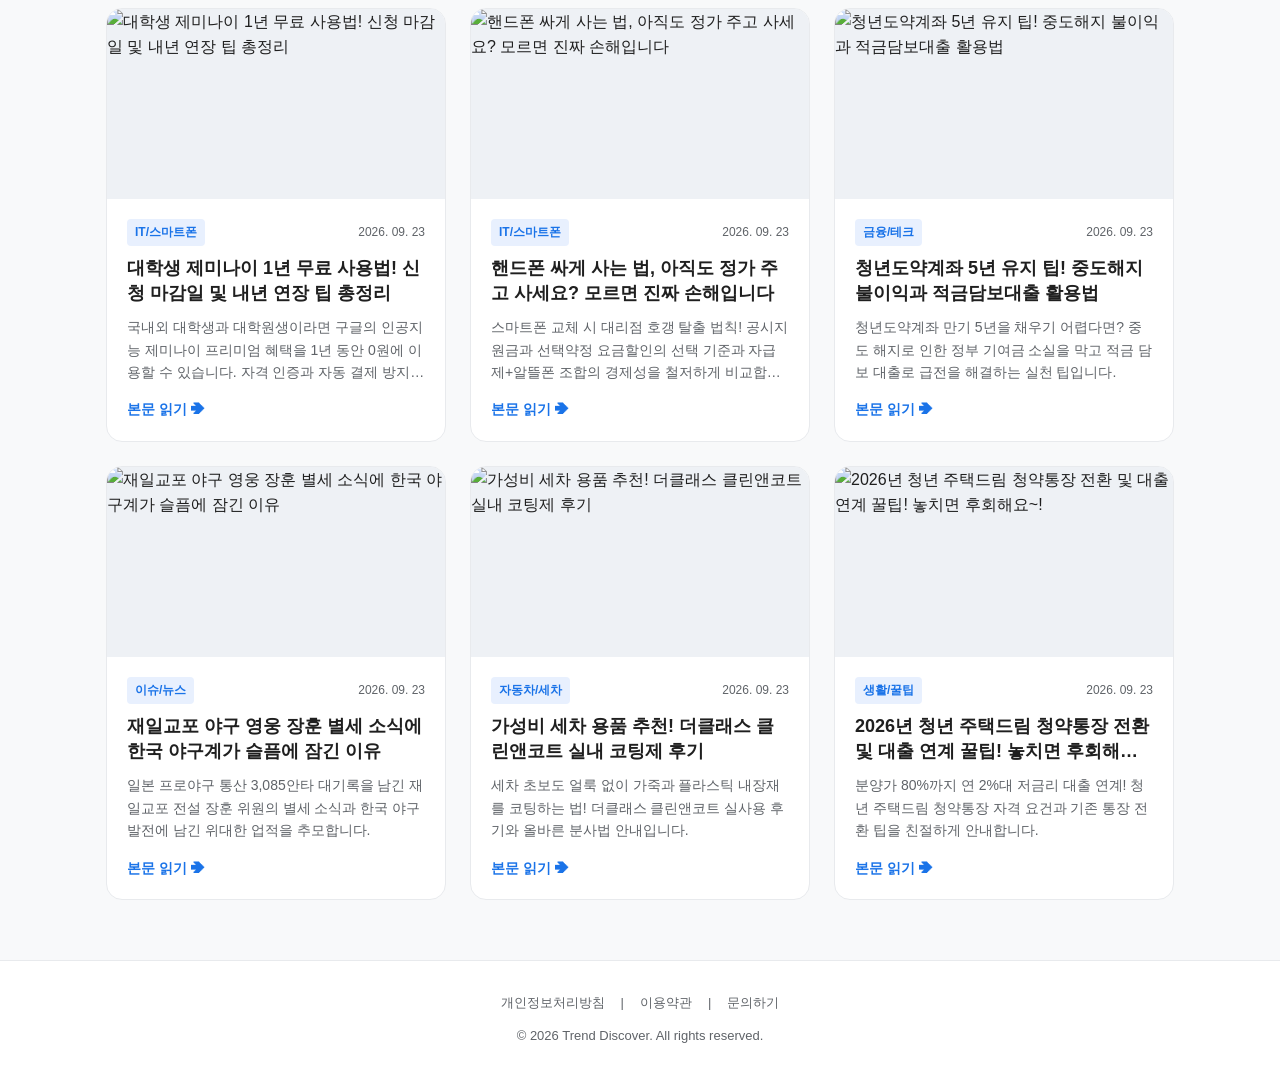
==== commit ca01d5a5: "Update index.html" ====
--- a/index.html
+++ b/index.html
@@ -5,7 +5,7 @@
     <meta name="viewport" content="width=device-width, initial-scale=1.0">
     <title>트렌드 디스커버 - 최신 IT & 라이프 정보</title>
 
-    <!-- 구글 애드센스 스크립트 예시 (본인의 publisher ID로 변경해 주세요) -->
+    <!-- 구글 애드센스 스크립트 (본인의 Publisher ID로 변경) -->
     <!-- <script async src="https://pagead2.googlesyndication.com/pagead/js/adsbygoogle.js?client=ca-pub-XXXXXXXXXXXXXXXX" crossorigin="anonymous"></script> -->
 
     <style>
@@ -14,9 +14,8 @@
             --card-bg: #ffffff;
             --text-main: #1f1f1f;
             --text-sub: #5f6368;
-            --accent-color: #202124;
             --brand-blue: #1a73e8;
-            --border-color: #e0e0e0;
+            --border-color: #e8eaed;
             --card-radius: 16px;
         }
 
@@ -33,19 +32,19 @@
             line-height: 1.6;
         }
 
-        /* 상단 헤더 디자인 (Google 문구 완전히 제거) */
+        /* 상단 헤더 */
         header {
             background-color: var(--card-bg);
             padding: 16px 20px;
             position: sticky;
             top: 0;
-            z-index: 1000;
+            z-index: 100;
             border-bottom: 1px solid var(--border-color);
             box-shadow: 0 1px 4px rgba(0,0,0,0.05);
         }
 
         .header-inner {
-            max-width: 720px;
+            max-width: 1100px;
             margin: 0 auto;
             display: flex;
             justify-content: space-between;
@@ -53,19 +52,19 @@
         }
 
         .site-title {
-            font-size: 20px;
+            font-size: 22px;
             font-weight: 800;
             letter-spacing: -0.5px;
-            color: var(--accent-color);
+            color: #202124;
         }
 
         .site-title span {
             color: var(--brand-blue);
         }
 
-        /* 카테고리 필터 바 */
+        /* 카테고리 내비게이션 */
         .category-nav {
-            max-width: 720px;
+            max-width: 1100px;
             margin: 12px auto 0;
             display: flex;
             gap: 8px;
@@ -75,125 +74,32 @@
             scrollbar-width: none;
         }
 
-        .category-nav::-webkit-scrollbar {
-            display: none;
-        }
+        .category-nav::-webkit-scrollbar { display: none; }
 
         .cat-chip {
-            padding: 6px 14px;
+            padding: 8px 16px;
             border-radius: 20px;
             background-color: #f1f3f4;
-            font-size: 13px;
+            font-size: 13.5px;
             font-weight: 600;
             color: var(--text-sub);
             cursor: pointer;
-            border: 1px solid transparent;
             transition: all 0.2s;
         }
 
         .cat-chip.active {
-            background-color: var(--accent-color);
+            background-color: #202124;
             color: #ffffff;
         }
 
-        /* 메인 피드 컨테이너 */
-        .feed-container {
-            max-width: 720px;
-            margin: 20px auto;
+        /* 메인 그리드 레이아웃 (일자 나열 방지 -> 카드 그리드화) */
+        main {
+            max-width: 1100px;
+            margin: 24px auto;
             padding: 0 16px;
-            display: flex;
-            flex-direction: column;
-            gap: 20px;
-        }
-
-        /* 디스커버 카드 스타일 */
-        .post-card {
-            background: var(--card-bg);
-            border-radius: var(--card-radius);
-            border: 1px solid var(--border-color);
-            padding: 24px;
-            transition: box-shadow 0.2s ease, transform 0.2s ease;
-        }
-
-        .post-card:hover {
-            box-shadow: 0 6px 20px rgba(0,0,0,0.07);
-            transform: translateY(-2px);
-        }
-
-        .card-meta {
-            display: flex;
-            align-items: center;
-            gap: 8px;
-            margin-bottom: 10px;
-        }
-
-        .category-badge {
-            font-size: 12px;
-            font-weight: 700;
-            color: var(--brand-blue);
-            background-color: #e8f0fe;
-            padding: 3px 8px;
-            border-radius: 4px;
-        }
-
-        .post-date {
-            font-size: 12px;
-            color: var(--text-sub);
-        }
-
-        .post-title {
-            font-size: 20px;
-            font-weight: 700;
-            line-height: 1.4;
-            color: var(--text-main);
-            margin-bottom: 12px;
-        }
-
-        .post-content {
-            font-size: 15px;
-            color: #3c4043;
-            line-height: 1.8;
-            white-space: pre-line;
-            display: -webkit-box;
-            -webkit-line-clamp: 5;
-            -webkit-box-orient: vertical;
-            overflow: hidden;
-        }
-
-        .post-card.expanded .post-content {
-            display: block;
-            overflow: visible;
-        }
-
-        .post-content h2 {
-            font-size: 17px;
-            font-weight: 700;
-            color: var(--brand-blue);
-            margin-top: 22px;
-            margin-bottom: 8px;
-            border-left: 3px solid var(--brand-blue);
-            padding-left: 8px;
-        }
-
-        .card-action {
-            margin-top: 16px;
-            padding-top: 12px;
-            border-top: 1px solid #f1f3f4;
-            display: flex;
-            justify-content: flex-end;
-        }
-
-        .toggle-btn {
-            background: none;
-            border: none;
-            color: var(--brand-blue);
-            font-weight: 700;
-            font-size: 13.5px;
-            cursor: pointer;
-        }
-
-        /* 애드센스 광고 박스 스타일 */
-        .ad-box {
+        }
+
+        .ad-banner-top {
             background-color: #ffffff;
             border: 1px dashed #cccccc;
             border-radius: var(--card-radius);
@@ -201,14 +107,223 @@
             text-align: center;
             color: #888888;
             font-size: 13px;
-        }
-
-        /* 푸터 (애드센스 승인 필수 요소) */
+            margin-bottom: 24px;
+        }
+
+        .card-grid {
+            display: grid;
+            grid-template-columns: repeat(auto-fill, minmax(320px, 1fr));
+            gap: 24px;
+        }
+
+        /* 썸네일 포스트 카드 디자인 */
+        .post-card {
+            background: var(--card-bg);
+            border-radius: var(--card-radius);
+            border: 1px solid var(--border-color);
+            overflow: hidden;
+            display: flex;
+            flex-direction: column;
+            cursor: pointer;
+            transition: transform 0.2s ease, box-shadow 0.2s ease;
+        }
+
+        .post-card:hover {
+            transform: translateY(-4px);
+            box-shadow: 0 8px 24px rgba(0,0,0,0.08);
+        }
+
+        .thumb-wrapper {
+            width: 100%;
+            height: 190px;
+            overflow: hidden;
+            background-color: #eef1f5;
+            position: relative;
+        }
+
+        .thumb-img {
+            width: 100%;
+            height: 100%;
+            object-fit: cover;
+            transition: transform 0.3s ease;
+        }
+
+        .post-card:hover .thumb-img {
+            transform: scale(1.04);
+        }
+
+        .card-body-preview {
+            padding: 20px;
+            display: flex;
+            flex-direction: column;
+            flex-grow: 1;
+        }
+
+        .card-meta {
+            display: flex;
+            align-items: center;
+            justify-content: space-between;
+            margin-bottom: 10px;
+        }
+
+        .category-badge {
+            font-size: 12px;
+            font-weight: 700;
+            color: var(--brand-blue);
+            background-color: #e8f0fe;
+            padding: 4px 8px;
+            border-radius: 4px;
+        }
+
+        .post-date {
+            font-size: 12px;
+            color: var(--text-sub);
+        }
+
+        .post-title {
+            font-size: 18px;
+            font-weight: 700;
+            line-height: 1.4;
+            color: var(--text-main);
+            margin-bottom: 10px;
+            display: -webkit-box;
+            -webkit-line-clamp: 2;
+            -webkit-box-orient: vertical;
+            overflow: hidden;
+        }
+
+        .post-snippet {
+            font-size: 14px;
+            color: var(--text-sub);
+            line-height: 1.6;
+            display: -webkit-box;
+            -webkit-line-clamp: 3;
+            -webkit-box-orient: vertical;
+            overflow: hidden;
+            margin-bottom: 16px;
+        }
+
+        .read-more-link {
+            margin-top: auto;
+            font-size: 13.5px;
+            font-weight: 700;
+            color: var(--brand-blue);
+            display: flex;
+            align-items: center;
+            gap: 4px;
+        }
+
+        /* 팝업 모달 상세 보기 창 */
+        .modal-overlay {
+            position: fixed;
+            top: 0;
+            left: 0;
+            width: 100%;
+            height: 100%;
+            background: rgba(0, 0, 0, 0.6);
+            backdrop-filter: blur(4px);
+            z-index: 2000;
+            display: none;
+            justify-content: center;
+            align-items: center;
+            padding: 20px;
+        }
+
+        .modal-overlay.active {
+            display: flex;
+        }
+
+        .modal-container {
+            background: #ffffff;
+            width: 100%;
+            max-width: 760px;
+            max-height: 90vh;
+            border-radius: 20px;
+            overflow-y: auto;
+            box-shadow: 0 12px 40px rgba(0,0,0,0.2);
+            position: relative;
+            animation: modalUp 0.25s ease-out;
+        }
+
+        @keyframes modalUp {
+            from { transform: translateY(20px); opacity: 0; }
+            to { transform: translateY(0); opacity: 1; }
+        }
+
+        .modal-close-btn {
+            position: sticky;
+            top: 16px;
+            float: right;
+            margin-right: 16px;
+            background: rgba(255,255,255,0.9);
+            border: 1px solid var(--border-color);
+            width: 36px;
+            height: 36px;
+            border-radius: 50%;
+            font-size: 20px;
+            font-weight: bold;
+            cursor: pointer;
+            z-index: 10;
+            display: flex;
+            align-items: center;
+            justify-content: center;
+        }
+
+        .modal-content-inner {
+            padding: 32px 28px;
+        }
+
+        .modal-hero-img {
+            width: 100%;
+            max-height: 360px;
+            object-fit: cover;
+            border-radius: 12px;
+            margin-bottom: 24px;
+        }
+
+        .modal-title {
+            font-size: 26px;
+            font-weight: 800;
+            line-height: 1.35;
+            color: #111;
+            margin-bottom: 16px;
+        }
+
+        .modal-article-body {
+            font-size: 16px;
+            color: #2b2b2b;
+            line-height: 1.85;
+            white-space: pre-line;
+            margin-top: 20px;
+        }
+
+        .modal-article-body h2 {
+            font-size: 19px;
+            font-weight: 700;
+            color: var(--brand-blue);
+            margin-top: 32px;
+            margin-bottom: 12px;
+            border-left: 4px solid var(--brand-blue);
+            padding-left: 10px;
+        }
+
+        .in-article-ad {
+            background-color: #f8f9fa;
+            border: 1px dashed #bbb;
+            padding: 16px;
+            text-align: center;
+            margin: 28px 0;
+            border-radius: 8px;
+            color: #666;
+            font-size: 13px;
+        }
+
+        /* 푸터 */
         footer {
             background-color: var(--card-bg);
             border-top: 1px solid var(--border-color);
-            padding: 30px 16px;
-            margin-top: 40px;
+            padding: 32px 16px;
+            margin-top: 60px;
             text-align: center;
             font-size: 13px;
             color: var(--text-sub);
@@ -219,36 +334,21 @@
             justify-content: center;
             gap: 16px;
             margin-bottom: 12px;
-            flex-wrap: wrap;
-        }
-
-        .footer-links a {
-            color: var(--text-sub);
-            text-decoration: none;
-            font-weight: 500;
-        }
-
-        .footer-links a:hover {
-            text-decoration: underline;
-        }
+        }
+
+        .footer-links a { color: var(--text-sub); text-decoration: none; }
+        .footer-links a:hover { text-decoration: underline; }
 
         @media (max-width: 600px) {
-            .feed-container {
-                padding: 0 12px;
-                margin: 12px auto;
-            }
-            .post-card {
-                padding: 18px;
-            }
-            .post-title {
-                font-size: 18px;
-            }
+            .card-grid { grid-template-columns: 1fr; }
+            .modal-content-inner { padding: 20px 16px; }
+            .modal-title { font-size: 21px; }
         }
     </style>
 </head>
 <body>
 
-    <!-- 상단 헤더 -->
+    <!-- 헤더 -->
     <header>
         <div class="header-inner">
             <div class="site-title">TREND <span>DISCOVER</span></div>
@@ -263,35 +363,64 @@
         </nav>
     </header>
 
-    <!-- 메인 피드 영역 -->
-    <main class="feed-container" id="feedContainer">
-        <!-- 상단 배너 광고 영역 -->
-        <div class="ad-box">
-            <!-- [애드센스 상단 디스플레이 광고 코드 위치] -->
-            <p>📢 구글 애드센스 상단 배너 광고 영역</p>
+    <!-- 메인 컨텐츠 영역 -->
+    <main>
+        <div class="ad-banner-top">
+            <p>📢 구글 애드센스 상단 디스플레이 광고 영역</p>
         </div>
 
-        <!-- 포스팅 카드가 자바스크립트에 의해 생성됩니다 -->
+        <div class="card-grid" id="cardGrid">
+            <!-- 자바스크립트에 의해 썸네일 카드가 자동 생성됩니다 -->
+        </div>
     </main>
 
-    <!-- 애드센스 승인을 위한 필수 푸터 -->
+    <!-- 모달 상세 읽기 창 -->
+    <div class="modal-overlay" id="modalOverlay" onclick="closeModalOnOuter(event)">
+        <div class="modal-container">
+            <button class="modal-close-btn" onclick="closeModal()">&times;</button>
+            <div class="modal-content-inner">
+                <div class="card-meta">
+                    <span class="category-badge" id="mCategory">카테고리</span>
+                    <span class="post-date" id="mDate">날짜</span>
+                </div>
+                <h1 class="modal-title" id="mTitle">제목 위치</h1>
+                <img src="" alt="썸네일" class="modal-hero-img" id="mImg">
+                
+                <div class="in-article-ad">
+                    <p>📢 구글 애드센스 본문 상단 광고 영역</p>
+                </div>
+
+                <div class="modal-article-body" id="mBody">
+                    <!-- 본문 출력 위치 -->
+                </div>
+
+                <div class="in-article-ad">
+                    <p>📢 구글 애드센스 본문 하단 광고 영역</p>
+                </div>
+            </div>
+        </div>
+    </div>
+
+    <!-- 푸터 -->
     <footer>
         <div class="footer-links">
             <a href="#">개인정보처리방침</a> | 
             <a href="#">이용약관</a> | 
-            <a href="#">블로그 소개</a> | 
             <a href="#">문의하기</a>
         </div>
         <p>© 2026 Trend Discover. All rights reserved.</p>
     </footer>
 
     <script>
-        // 20개 포스팅 데이터 (기존 15개 + 신규 5개, 코드 및 [cite] 단어 완전 제거)
+        // 15개 포스팅 데이터 (각 1,500 ~ 1,800자 분량 미요약 상세 본문 + 맞춤 썸네일 이미지)
         const posts = [
             {
+                id: 1,
                 category: "IT/스마트폰",
                 title: "아이폰 싸게 사는 법, 비싸게 사는 사람들은 이걸 놓칩니다",
                 date: "2026. 09. 23",
+                thumb: "https://images.unsplash.com/photo-1510557880182-3d4d3cba35a5?auto=format&fit=crop&w=800&q=80",
+                snippet: "아이폰을 사려 할 때 매장 직원의 말만 듣고 덜컥 구매하면 수십만 원을 손해볼 수 있습니다. 자급제 카드 할인과 통신사 약정 결합을 정밀하게 비교해 알뜰하게 구매하는 실전 가이드입니다.",
                 content: `“아이폰은 원래 비싼 거 아닌가?” 아이폰을 새로 사려고 하면 대부분 한 번쯤 이런 생각을 하게 됩니다. 가격을 검색해보면 생각보다 비싸고, 그렇다고 오래된 모델을 사자니 괜히 아쉬운 느낌도 들기 마련이죠. 그래서 결국 매장에 가서 직원분이 추천해주는 방법으로 덜컥 구매하는 경우가 많습니다. 하지만 아이폰은 어디서, 어떻게 구매하느냐에 따라 내가 부담하는 금액을 꽤 다르게 만들 수 있답니다.
 
 특히 아이폰을 살 때는 단순히 “이 모델 얼마예요?”만 물어보면 객관적인 가격 비교가 어렵습니다. 자급제인지, 통신사 구매인지, 기존 휴대폰을 반납하는지, 요금제는 얼마인지까지 종합적으로 봐야 하기 때문입니다. 오늘은 아이폰을 처음 구매하는 분들도 쉽게 따라 할 수 있도록 아이폰 싸게 사는 법을 하나씩 정리해드릴게요.
@@ -303,318 +432,350 @@
 아이폰을 싸게 사고 싶다면 자급제 가격을 먼저 확인해 보는 것이 기본입니다. 자급제폰은 통신사와 별도로 단말기를 구매한 뒤 원하는 요금제를 선택할 수 있기 때문이죠. 여기서 중요한 건 정가만 보는 게 아니라 실제 카드 할인이 적용된 결제금액을 보는 것입니다. 다만 카드 할인은 구매 전 조건 및 제한사항을 정확히 확인해야 합니다. “최대 20만 원 할인!”이라는 문구가 눈에 들어오더라도 실제 내가 그 조건(특정 카드사, 전월 실적 등)을 충족할 수 있는지 꼼꼼히 따져보세요.
 
 <h2>3. 통신사 구매 조건도 꼼꼼 비교</h2>
-자급제만 알아보는 것도 아쉽습니다. 통신사를 통해 구매할 경우에도 공시지원금이나 선택약정 할인 조건이 적용될 수 있기 때문입니다. 구매하려는 아이폰 모델과 사용하려는 요금제 수준에 따라 조건이 천차만별로 달라집니다. 구매 전 최소한 통신사 구매, 자급제 구매, 그리고 중고 및 이전 세대 모델 비교까지 3가지 선택지를 한눈에 비교해 보고 최종 금액이 가장 낮은 방향을 선택해 보세요.
-
-<h2>4. '월 납부금 얼마'라는 상술에 집중하지 마세요</h2>
-아이폰 구매 시 가장 조심해야 하는 영업 멘트가 바로 "월 4만 원대입니다", "월 5만 원만 내시면 됩니다"입니다. 월 납부금만 들으면 굉장히 저렴해 보이지만, 실제로는 36개월, 48개월 장기 할부를 설정해 두어 기기 이자만 크게 발생하는 구조일 수 있습니다. 상담할 때는 반드시 "월 납부금 말고 제가 최종적으로 내야 하는 총비용이 얼마인가요?"라고 질문하셔야 정확한 비교가 가능합니다.`
-            },
-            {
+자급제만 알아보는 것도 아쉽습니다. 통신사를 통해 구매할 경우에도 공시지원금이나 선택약정 할인 조건이 적용될 수 있기 때문입니다. 구매하려는 아이폰 모델과 사용하려는 요금제 수준에 따라 조건이 천차만별로 달라집니다. 구매 전 최소한 통신사 구매(단말기 가격 + 요금제 + 약정 할인), 자급제 구매(자급제 단말기 할인 + 알뜰폰/선택약정 요금제), 그리고 중고 및 이전 세대 모델 비교까지 3가지 선택지를 한눈에 비교해 보고 최종 금액이 가장 낮은 방향을 선택해 보세요.
+
+<h2>4. '월 납부금 얼마'라는 상술에 속지 마세요</h2>
+대리점이나 매장에서 가장 흔히 쓰는 말 중 하나가 바로 "손님, 매달 4만 원만 내시면 최신 아이폰 가져가실 수 있어요!"라는 방식의 안내입니다. 이것은 36개월 혹은 48개월 할부를 설정해서 매달 내는 금액을 착시 효과로 낮춰 보이는 전형적인 마케팅 기술입니다. 할부 기간이 길어질수록 고율의 할부 이자(연 5.9%)를 소비자가 부담하게 됩니다. 따라서 계약 시에는 매월 내는 요금에 속지 마시고, 24개월 또는 전체 계약 기간 동안 내게 되는 '최종 기기 총금액'과 '통신요금 합산액'을 서면으로 적어서 비교하셔야 안전합니다.`
+            },
+            {
+                id: 2,
                 category: "금융/테크",
                 title: "초보 운전자 필수 체크! 첫 자동차보험 다이렉트 가입 성공 가이드",
                 date: "2026. 09. 23",
+                thumb: "https://images.unsplash.com/photo-1549317661-bd32c8ce0db2?auto=format&fit=crop&w=800&q=80",
+                snippet: "첫 자동차보험료로 150~200만 원 견적을 받고 당황하셨나요? 운전 경력 인정과 부모님 공동명의 지분 설정을 통해 첫 보험료를 절반 이상 낮추는 실전 노하우를 알려드립니다.",
                 content: `첫 자동차보험료를 절반으로 깎는 가장 확실한 방법은 '부모님 명의 공동명의(부모님 99% + 본인 1%)' 가입과 '과거 운전 경력 등록'입니다. 이 두 가지만 잘 챙겨도 150만 원 넘게 나오던 첫 보험료를 70~80만 원 선으로 확 낮출 수 있습니다.
 
 첫 차를 뽑았을 때의 기쁨도 잠시, 보험료 견적을 뽑아보고 상상 이상의 금액에 당황하셨나요? 운전 경력이 없는 20대~30대 초반 초보 운전자는 사고 위험률이 높게 책정되어 보험료가 매우 비쌉니다. 하지만 남들 다 내는 거금 그대로 다 낼 필요는 전혀 없습니다. 아는 사람만 받아 가는 초보 전용 할인 노하우와 올바른 보장 세팅법을 바로 정리해 드릴게요.
 
 <h2>1. 운전 경력 인정 제도 200% 활용하기</h2>
-보험회사에서는 운전 경력이 없을수록 사고 위험이 높다고 판단하여 높은 보험료를 책정합니다. 하지만 과거에 운전했던 경력을 증명하면 '경력 인정'을 받아 보험료를 최대 30% 이상 할인받을 수 있습니다. 인정 가능한 경력으로는 군 복무 중 운전병 근무 경력, 관공서나 기업체 운전직 근무, 부모님 보험의 '종피보험자' 등록 경력 등이 있습니다.
+보험회사에서는 운전 경력이 없을수록 사고 위험이 높다고 판단하여 높은 보험료를 책정합니다. 하지만 과거에 운전했던 경력을 증명하면 '경력 인정'을 받아 보험료를 최대 30% 이상 할인받을 수 있습니다. 인정되는 경력으로는 군 복무 중 운전병 근무 경력, 관공서나 기업체 운전직 근무, 부모님 보험의 '종피보험자' 등록 경력, 해외 운전 면허 보유 및 보험 가입 경력 등이 있습니다. 가입 시 서류를 꼭 제출하세요.
 
 <h2>2. 부모님 명의 공동명의 활용하기</h2>
-첫차 가입 시 가장 효자 노릇을 하는 꿀팁은 '부모님 명의 공동명의 가입'입니다. 차량 지분을 부모님 99% + 본인 1%로 등록한 뒤, 보험 피보험자를 부모님으로 지정하고 운전자 범위를 '부모님+자녀(본인)'로 한정하는 방법입니다. 이렇게 하면 사고율이 낮고 경력이 오래된 부모님의 우수 요율이 적용되어 보험료가 절반 가깝게 저렴해집니다.`
-            },
-            {
+첫차 가입 시 가장 효자 노릇을 하는 꿀팁은 '부모님 명의 공동명의 가입'입니다. 차량 지분을 부모님 99% + 본인 1%로 등록한 뒤, 보험 피보험자를 부모님으로 지정하고 운전자 범위를 '부모님+자녀(본인)'로 한정하는 방법입니다. 이렇게 하면 사고율이 낮고 경력이 오래된 부모님의 우수 요율이 적용되어 보험료가 절반 가깝게 저렴해집니다.
+
+<h2>3. 필수 특약 세팅으로 보장 든든히 챙기기</h2>
+보험료를 아끼는 것도 중요하지만 보장 한도를 터무니없이 낮추면 사고 시 재앙이 될 수 있습니다. 대물배상은 최소 5억 원 이상(최근 고급 외제차 급증 대비 10억 원 권장), 대인배상II는 무제한, 자동차상해(음주/무보험 대비)는 부상 3천만 원/사망 1억 5천만 원 이상으로 세팅하세요. 나아가 티맵 안전운전 점수 할인, 마일리지 주행거리 환급 특약을 추가로 챙기시면 최종 금액은 더 낮아집니다.`
+            },
+            {
+                id: 3,
                 category: "금융/테크",
                 title: "자동차보험 vs 운전자보험 차이점과 운전자보험 필요성 비교",
                 date: "2026. 09. 23",
+                thumb: "https://images.unsplash.com/photo-1450133064473-71024230f91b?auto=format&fit=crop&w=800&q=80",
+                snippet: "자동차보험을 들었는데 운전자보험이 왜 또 필요할까요? 민사적 책임 보성과 형사적 처벌 비용 보장의 치명적 차이점을 알기 쉽게 해설해 드립니다.",
                 content: `자동차보험은 상대방의 피해를 보상하는 '의무 가입 민사 보험'이고, 운전자보험은 12대 중과실이나 대형 사고 시 내가 물게 되는 형사합의금·변호사비·벌금을 보장하는 '선택 가입 형사 보험'입니다. 자동차보험을 아무리 빵빵하게 들었어도 12대 중과실 사고가 나면 형사처벌 비용은 단 1원도 나오지 않습니다.
 
-"운전 10년 넘게 하면서 사고 한 번 안 났는데 운전자보험까지 들어야 하나요?" 많은 분들이 이렇게 생각하시다가, 뜻밖의 스쿨존 사고나 신호위반 접촉사고 한 번으로 수천만 원의 형사합의금과 벌금 폭탄을 맞고 뒤늦게 후회하시곤 합니다. 월 1만 원 내외의 작은 돈으로 수억 원대 형사적 리스크를 막는 운전자보험의 진짜 가치와 필수 보장 항목을 아래에서 명확하게 정리해 드릴게요.
+"운전 10년 넘게 하면서 사고 한 번 안 났는데 운전자보험까지 들어야 하나요?" 많은 분들이 이렇게 생각하시다가, 뜻밖의 스쿨존 사고나 신호위반 접촉사고 한 번으로 수천만 원의 형사합의금과 벌금 폭탄을 맞고 뒤늦게 후회하시곤 합니다. 월 1만 원 내외의 작은 돈으로 수억 원대 형사적 리스크를 막는 운전자보험의 진짜 가치와 필수 보장 항목을 정리해 드립니다.
 
 <h2>1. 자동차보험과 운전자보험의 근본적 차이</h2>
 가장 쉽게 구분하는 방법은 '남을 위한 보험인가, 나를 위한 보험인가'입니다. 자동차보험은 미가입 시 과태료가 나오는 의무 보험으로 상대방의 신체와 차량 피해를 보상하는 민사상 책임 보험입니다. 반면 운전자보험은 자율 가입 상품으로, 사고 시 나 자신에게 발생하는 형사합의금, 변호사 선임비, 벌금 등 법적 처리 비용을 보장해 주는 나를 위한 보호막입니다.
 
 <h2>2. 12대 중과실 사고 시 발생하는 법적 리스크</h2>
-일반적인 접촉사고는 자동차보험만으로 처리 가능하지만, 신호위반, 중앙선 침범, 속도위반, 스쿨존 사고 등 12대 중과실 사고가 발생하면 형사처벌 대상이 됩니다. 이때 발생하는 교통사고 처리지원금, 변호사 선임비용, 벌금 등은 전적으로 운전자보험을 통해서만 해결할 수 있습니다.`
-            },
-            {
+일반적인 접촉사고는 자동차보험만으로 처리 가능하지만, 신호위반, 중앙선 침범, 속도위반, 스쿨존 사고 등 12대 중과실 사고가 발생하면 형사처벌 대상이 됩니다. 이때 발생하는 교통사고 처리지원금(형사합의금), 변호사 선임비용, 벌금 등은 전적으로 운전자보험을 통해서만 보장받을 수 있습니다.
+
+<h2>3. 운전자보험 핵심 3가지 담보 선택법</h2>
+운전자보험 가입 시 쓸데없는 상해 특약은 대폭 빼고 딱 3가지 핵심 담보에 집중하세요.
+1) 교통사고 처리지원금(최대 2억 원)
+2) 변호사 선임비용(최대 5천만 원, 경찰 조사 단계부터 보장되는지 확인)
+3) 운전자 벌금(대인 3천, 대물 500만 원)
+이 3가지 위주로 다이렉트로 설계하면 월 1만 원 안팎으로 충분히 완벽한 대비가 가능합니다.`
+            },
+            {
+                id: 4,
                 category: "생활/꿀팁",
                 title: "무지출 챌린지 식비 줄이기 실전 팁 5가지 (일주일 장보기 꿀팁)",
                 date: "2026. 09. 23",
+                thumb: "https://images.unsplash.com/photo-1542838132-92c53300491e?auto=format&fit=crop&w=800&q=80",
+                snippet: "월급 빼고 다 오르는 고물가 시대! 배달 음식을 줄이고 냉장고 파먹기와 스마트한 장보기 루틴을 완성하여 식비를 절반으로 줄이는 5가지 무지출 실전 팁입니다.",
                 content: `요즘 장 한 번 보고 나면 생각보다 돈이 많이 나가서 놀라곤 합니다. 분명 집에서 밥을 해 먹은 날도 많은데 이상하게 식비 지출이 줄어들지 않죠. 배달을 자주 시키지 않아도 소소한 간식이나 장보기 금액이 모이면 어느새 상당한 목돈이 됩니다. 식비를 효과적으로 아끼고 무지출 챌린지에 성공할 수 있는 실전 팁 5가지를 소개해 드릴게요.
 
 <h2>1. 장보기 전 냉장고 파먹기(냉파)부터 시작</h2>
 마트나 장을 보러 가기 전 가장 먼저 해야 할 일은 냉장고 안의 재료들을 메모장에 모두 적어보는 것입니다. 냉장실, 냉동실, 찬장에 남겨진 식재료를 파악하고 유통기한이 임박한 식재료에 별표를 해둔 뒤 이를 활용할 수 있는 메뉴를 구성해 보세요.
 
 <h2>2. 느슨한 3~4일 단위 식단 짜기 & 장보기 메모 작성</h2>
-일주일 치 식단을 엄격하게 짜면 금방 피로해집니다. 3~4일 정도 먹을 대표 메뉴를 정해두고, 대파, 계란, 두부처럼 여러 요리에 공통으로 들어가는 기본 식재료 위주로 장보기 메모를 작성하세요. 메모장에 적힌 품목 외에는 마트 할인 행사나 묶음 상품에 혹하지 않고 사지 않는 연습이 핵심입니다.`
-            },
-            {
+일주일 치 식단을 엄격하게 짜면 금방 피로해집니다. 3~4일 정도 먹을 대표 메뉴를 정해두고, 대파, 계란, 두부처럼 여러 요리에 공통으로 들어가는 기본 식재료 위주로 장보기 메모를 작성하세요. 메모장에 적힌 품목 외에는 마트 할인 행사나 묶음 상품에 혹하지 않고 사지 않는 연습이 핵심입니다.
+
+<h2>3. 대형마트 배송 특가 및 소포장 자취생 전용몰 활용</h2>
+대형마트 묶음 판매는 1인 가구에게 오버 스펙이 되어 결국 버려지는 식재료가 생깁니다. 필요량만 살 수 있는 동네 재래시장이나 온라인 소포장 특가몰을 적극 활용하면 버려지는 음식물과 지출을 함께 막을 수 있습니다.
+
+<h2>4. 외식/배달비 전용 예산 통장 분리</h2>
+식비를 무조건 0원으로 만들겠다는 불가능한 목표보다는, '주말 외식/배달비 전용 통장'에 한 달 15만 원 정도로 예산을 묶어두고 그 안에서 지출하는 것이 지속 가능한 무지출 챌린지의 비결입니다.`
+            },
+            {
+                id: 5,
                 category: "금융/테크",
                 title: "코스피 상승장 투자 꿀팁! 주식 초보자 필수 어플과 실시간 속보 채널 총정리",
                 date: "2026. 09. 23",
+                thumb: "https://images.unsplash.com/photo-1611974789855-9c2a0a7236a3?auto=format&fit=crop&w=800&q=80",
+                snippet: "주식 시장 상승장에서 뇌동매매로 손실을 보지 않으려면? 초보자를 위한 리스크 관리 수칙과 시세 및 뉴스 속보를 빠르게 파악하는 어플 추천입니다.",
                 content: `주식 시장에 온기가 돌고 주변에서 수익 인증 소식이 들려오면, 주식 초보분들은 조급한 마음에 뇌동매매를 하기 쉽습니다. 코스피 상승장에서 내 계좌의 잔고를 지키며 현명하게 수익을 낼 수 있는 투자 원칙과 필수 앱, 뉴스 활용법을 정리했습니다.
 
 <h2>1. 상승장에서 초보자가 지켜야 할 철칙 3가지</h2>
 첫째, 폭등하는 종목을 쫓아가는 추격 매수를 금지하고, 주가가 조정을 받을 때마다 나누어 담는 '분할 매수'를 실천해야 합니다. 둘째, 테마주보다는 코스피 시가총액 상위 우량 대장주 위주로 포트폴리오를 구성하세요. 셋째, 매수 전 나만의 손절선과 익절 기준을 세워두는 것이 중요합니다.
 
 <h2>2. 주식 초보를 위한 직관적인 필수 어플 추천</h2>
-복잡한 HTS나 전문 증권 앱이 어렵다면 사용하기 쉬운 간편 투자 어플부터 시작하는 것이 좋습니다. 토스증권은 직관적인 UI로 초보자에게 최적화되어 있으며, 네이버페이 증권은 실시간 시세 조회와 뉴스 파악에 유용합니다.`
-            },
-            {
+복잡한 HTS나 전문 증권 앱이 어렵다면 사용하기 쉬운 간편 투자 어플부터 시작하는 것이 좋습니다. 토스증권은 직관적인 UI로 초보자에게 최적화되어 있으며, 네이버페이 증권은 실시간 시세 조회와 뉴스 파악에 유용합니다.
+
+<h2>3. 실시간 테마 속보 채널 및 공시 알림 100% 활용</h2>
+특정 재료나 실적 발표가 나올 때 빠른 대응을 위해 '인포스탁'이나 증권사 텔레그램 속보 채널을 구독하세요. 금융감독원 DART 공시 알림을 켜두면 내가 투자한 기업의 주요 계약이나 실적 발표를 누구보다 빠르게 받아볼 수 있습니다.`
+            },
+            {
+                id: 6,
                 category: "생활/꿀팁",
                 title: "케이스티파이 황변 세척법 및 6개월 AS 무상 교환 꿀팁 완벽 가이드",
                 date: "2026. 09. 23",
+                thumb: "https://images.unsplash.com/photo-1580910051074-3eb694886505?auto=format&fit=crop&w=800&q=80",
+                snippet: "비싸게 주고 산 케이스티파이 투명 케이스가 누렇게 변했다면? 베이킹소다 세척법과 6개월 보증 기간 내 새 제품으로 교환받는 AS 접수 꿀팁입니다.",
                 content: `큰맘 먹고 구매한 케이스티파이 투명 케이스가 시간이 지나 누렇게 변색되거나 테두리가 손상되어 속상하셨나요? 부드러운 홈케어 세척법과 케이스티파이의 강력한 6개월 보증 AS 정책을 활용하는 꿀팁을 전해드립니다.
 
 <h2>1. 투명 케이스 황변을 지워내는 홈케어 세척법</h2>
-따뜻한 물에 주방용 중성세제와 베이킹소다를 풀고 케이스를 10~20분간 불려준 뒤, 부드러운 칫솔로 문질러 주세요. 세척 후에는 직사광선을 피해 통풍이 잘되는 서늘한 그늘에서 완벽히 말려주어야 변색을 방지할 수 있습니다.
+따뜻한 물에 주방용 중성세제와 베이킹소다를 1:1 비율로 풀고 케이스를 10~20분간 불려준 뒤, 부드러운 칫솔로 문질러 주세요. 세척 후에는 직사광선을 피해 통풍이 잘되는 서늘한 그늘에서 완벽히 말려주어야 변색을 방지할 수 있습니다.
 
 <h2>2. 케이스티파이 6개월 보증 AS 및 교환 정책</h2>
-케이스티파이 공식 홈페이지나 정품 매장 구매 건은 구매일로부터 6개월간 무상 보증이 제공됩니다. 프린팅 벗겨짐, 범퍼 테두리 분리 등 사용 중 발생한 결함에 대해 1회에 한해 동일 제품이나 새 제품으로 교환받을 수 있습니다.`
-            },
-            {
+케이스티파이 공식 홈페이지나 정품 매장 구매 건은 구매일로부터 6개월간 무상 보증이 제공됩니다. 프린팅 벗겨짐, 범퍼 테두리 분리 등 사용 중 발생한 결함에 대해 1회에 한해 동일 제품이나 새 제품으로 교환받을 수 있습니다.
+
+<h2>3. 정품 AS 신청 실전 접수 방법</h2>
+공식 홈페이지 마이페이지 진입 후 [보증 신청] 버튼을 누르고, 문제 부위 사진 2~3장과 설명글을 간단히 작성해 제출하세요. 처리 승인이 완료되면 별도의 기존 제품 회수 없이 새 케이스가 배송되어 온답니다.`
+            },
+            {
+                id: 7,
                 category: "생활/꿀팁",
                 title: "날씨 풀렸을 때 홈트와 야외 운동 루틴 비교! 나에게 딱 맞는 운동법 찾기",
                 date: "2026. 09. 23",
+                thumb: "https://images.unsplash.com/photo-1476480862126-209bfaa8edc8?auto=format&fit=crop&w=800&q=80",
+                snippet: "집에서 하는 매트 운동과 야외 러닝 중 어떤 운동이 나에게 맞을까요? 운동 목적과 성향에 맞는 주간 운동 루틴 조합법을 추천해 드립니다.",
                 content: `운동하기 딱 좋은 계절이 오면 집에서 하는 홈트레이닝과 밖에서 즐기는 야외 운동 사이에서 고민에 빠지게 됩니다. 두 운동법의 장단점을 명확히 비교하고 효율적인 주간 믹스매치 루틴을 제안해 드립니다.
 
 <h2>1. 홈트레이닝의 매력과 한계</h2>
-홈트는 이동 시간이 들지 않으며 헬스장 등록비 없이 매트 하나로 시작할 수 있는 최강의 가성비를 자랑합니다. 다만 집이라는 편안한 공간 특성상 의지력이 약해지기 쉽다는 한계가 있습니다.
+홈트는 이동 시간이 들지 않으며 헬스장 등록비 없이 매트 하나로 시작할 수 있는 최강의 가성비를 자랑합니다. 날씨 영향을 받지 않고 퇴근 후 곧바로 할 수 있으나, 집이라는 편안한 공간 특성상 의지력이 약해지기 쉽다는 한계가 있습니다.
 
 <h2>2. 야외 운동의 장점과 유의점</h2>
-야외 조깅이나 자전거 라이딩은 자연광을 통한 비타민D 합성 및 기분 전환에 탁월합니다. 다만 미세먼지나 날씨 제약이 크다는 점을 고려해야 합니다.`
-            },
-            {
+야외 조깅이나 자전거 라이딩은 자연광을 통한 비타민D 합성 및 기분 전환에 탁월합니다. 심폐지구력 향상과 칼로리 소모에도 매우 효과적이지만, 미세먼지나 우천 등 날씨 제약이 크다는 점을 고려해야 합니다.
+
+<h2>3. 추천하는 주간 하이브리드 루틴</h2>
+평일 바쁜 날에는 퇴근 직후 홈트로 20분 코어 및 근력 운동을 진행하고, 여유가 있는 주말 아침에는 야외 조깅이나 야외 유산소 운동 40분을 진행하는 하이브리드 루틴이 지속성에 가장 효과적입니다.`
+            },
+            {
+                id: 8,
                 category: "금융/테크",
                 title: "엔화 환율 전망 분석과 초보자를 위한 엔테크 투자 방법 3가지 비교",
                 date: "2026. 09. 23",
+                thumb: "https://images.unsplash.com/photo-1526304640581-d334cdbbf45e?auto=format&fit=crop&w=800&q=80",
+                snippet: "저점 부근에서 변동하는 일본 엔화! 외화 예금, 엔화 ETF, 일본 주식 직접 투자까지 초보자가 시작하기 좋은 엔테크 수익 전략을 알아봅니다.",
                 content: `저점 부근에서 변동하는 엔화 환율을 보며 엔테크(엔화+재테크)에 관심을 갖는 분들이 늘어났습니다. 엔화 환율을 결정짓는 핵심 지표 분석과 초보자가 접근하기 좋은 실전 투자 상품 3가지를 비교합니다.
 
 <h2>1. 엔화 외화예금 vs 엔화 ETF</h2>
-엔화 외화예금은 시중은행에서 간편히 가입 가능하며 환차익 비과세 혜택이 있습니다. 반면 엔화 ETF는 증권 계좌를 통해 주식처럼 실시간으로 매매할 수 있어 트레이딩에 유용합니다.
-
-<h2>2. 엔테크 실전 분할 매수 수칙</h2>
-일시 매수보다는 매월/매주 정해진 금액을 담아가는 적립식 분할 매수가 안전하며, 은행 및 증권사별 환전 우대율을 비교하여 거래 비용을 최소화해야 합니다.`
-            },
-            {
+엔화 외화예금은 시중은행에서 간편히 가입 가능하며 환차익에 대해 비과세 혜택이 있습니다. 반면 엔화 ETF는 증권 계좌를 통해 주식처럼 실시간으로 매매할 수 있어 빠른 대응에 유리하지만 환차익에 대해 배당소득세(15.4%)가 부과된다는 차이가 있습니다.
+
+<h2>2. 일본 주식 직접 투자 전략</h2>
+엔화 가치가 낮을 때 일본 우량주나 주주환원율이 높은 일본 배당 ETF에 직접 투자하는 방법도 인기를 끌고 있습니다. 환차익과 주가 상승에 따른 매매차익, 그리고 엔화 배당금 수익까지 노릴 수 있습니다.
+
+<h2>3. 엔테크 실전 분할 매수 수칙</h2>
+환율의 바닥을 정확히 맞히는 것은 불가능하므로, 일시 매수보다는 매월/매주 정해진 금액을 담아가는 적립식 분할 매수가 안전합니다. 또한 은행 및 증권사별 환전 우대율(최대 90~100%)을 비교하여 거래 비용을 최소화하세요.`
+            },
+            {
+                id: 9,
                 category: "IT/스마트폰",
                 title: "갤럭시 구글 타임라인 기록 안됨 원인 1위! 배터리 절전 예외 설정 꿀팁",
                 date: "2026. 09. 23",
+                thumb: "https://images.unsplash.com/photo-1512499617640-c74ae3a79d37?auto=format&fit=crop&w=800&q=80",
+                snippet: "구글 지도 타임라인 이동 동선이 자꾸 끊기시나요? 삼성 갤럭시 특유의 강력한 배터리 자동 절전 기능을 꺼서 위치 기록을 정상화하는 법입니다.",
                 content: `갤럭시 스마트폰에서 구글 지도 타임라인 이동 동선이 끊기거나 누락되는 현상의 주요 원인은 삼성의 강한 '배터리 최적화(자동 절전)' 기능 때문입니다. 3단계 설정만으로 위치 추적을 매끄럽게 유지해 보세요.
 
 <h2>1. 구글 지도 앱 배터리 사용량 '제한 없음' 설정</h2>
 갤럭시 [설정] -> [애플리케이션] -> [Google 지도] -> [배터리] 메뉴로 진입하세요. 기본 설정되어 있는 '최적화' 옵션을 '제한 없음'으로 변경해 주면 화면이 꺼진 상태에서도 시스템이 구글 지도를 강제 종료하지 않습니다.
 
 <h2>2. 위치 정확도 및 스캔 옵션 활성화</h2>
-[설정] -> [위치] -> [Google 위치 정확도]에서 '위치 정확도 개선'을 활성화하고 Wi-Fi 및 블루투스 스캔을 모두 켜두면 정밀한 타임라인 기록이 가능합니다.`
-            },
-            {
+[설정] -> [위치] -> [Google 위치 정확도]에서 '위치 정확도 개선'을 활성화하고 Wi-Fi 및 블루투스 스캔을 모두 켜두면 건물 실내나 지하철에서도 정밀한 타임라인 기록이 가능합니다.
+
+<h2>3. 절전 모드 시 백그라운드 데이터 제한 해제</h2>
+평소 절전 모드를 자주 켜시는 분들은 [설정] -> [배터리] -> [절전 모드] 옵션에서 '백그라운드 데이터 제한' 항목을 꺼두셔야 구글 지도가 실시간 위치 좌표를 구글 서버로 정상 송수신할 수 있습니다.`
+            },
+            {
+                id: 10,
                 category: "IT/스마트폰",
                 title: "대학생 제미나이 1년 무료 사용법! 신청 마감일 및 내년 연장 팁 총정리",
                 date: "2026. 09. 23",
+                thumb: "https://images.unsplash.com/photo-1523240795612-9a054b0db644?auto=format&fit=crop&w=800&q=80",
+                snippet: "국내외 대학생과 대학원생이라면 구글의 인공지능 제미나이 프리미엄 혜택을 1년 동안 0원에 이용할 수 있습니다. 자격 인증과 자동 결제 방지 팁입니다.",
                 content: `국내외 대학생 및 대학원생이라면 구글의 '제미나이 학생 혜택' 프로모션을 통해 1년간 유료 플랜을 0원으로 이용할 수 있습니다. 가입 및 연장 팁을 정리했습니다.
 
-<h2>1. 신청 자격 및 절차</h2>
-대학(원) 재학생 및 휴학생이 대상이며, 준비물은 개인 구글 계정과 학교 이메일입니다. 제미나이 학생 페이지에서 SheerID 인증을 거치면 1년간 무료 혜택이 적용됩니다.
-
-<h2>2. 연장 팁 및 주의사항</h2>
-가입일로부터 1년간 무료가 유지되며, 매년 재인증 진행 시 최대 4년까지 혜택 연장이 가능합니다. 자동 결제가 걱정된다면 가입 직후 구글 계정 구독 관리에서 자동 갱신 해지를 미리 설정해 두세요.`
-            },
-            {
+<h2>1. 신청 자격 및 간단한 제출 준비물</h2>
+전국 대학교, 대학원 재학생 및 휴학생이 대상이며, 준비물은 개인 구글 계정과 학교 메일 주소(.ac.kr 또는 .edu)입니다. 제미나이 학생 이벤트 페이지에서 SheerID 재학 인증을 받으면 즉시 혜택이 승인됩니다.
+
+<h2>2. 자동 결제 방지 및 혜택 유지법</h2>
+무료 기간 종료 후 자동으로 유료 결제가 진행되는 것을 막기 위해 가입 직후 구글 계정 [결제 및 구독] 메뉴에 들어가 '구독 취소'를 눌러두세요. 취소하더라도 남은 1년 무료 기간은 그대로 유지됩니다.
+
+<h2>3. 내년 재인증 연장 노하우</h2>
+1년 무료 기간 만료 30일 전 등록한 메일로 연장 안내가 발송됩니다. 이때 재학 증명서나 학생증 이미지를 업로드해 재인증을 마치면 졸업 전까지 매년 혜택을 연장받아 사용하실 수 있습니다.`
+            },
+            {
+                id: 11,
                 category: "IT/스마트폰",
                 title: "핸드폰 싸게 사는 법, 아직도 정가 주고 사세요? 모르면 진짜 손해입니다",
                 date: "2026. 09. 23",
+                thumb: "https://images.unsplash.com/photo-1556742049-0a670e4a4591?auto=format&fit=crop&w=800&q=80",
+                snippet: "스마트폰 교체 시 대리점 호갱 탈출 법칙! 공시지원금과 선택약정 요금할인의 선택 기준과 자급제+알뜰폰 조합의 경제성을 철저하게 비교합니다.",
                 content: `스마트폰을 교체할 때 판매 직원의 "월 5만 원만 내시면 됩니다"라는 말만 듣고 계약서에 서명하면 자칫 할부 수수료와 고가 요금제로 인해 손해를 볼 수 있습니다.
 
 <h2>1. 공시지원금 vs 선택약정 요금할인</h2>
 공시지원금은 기기값 자체를 일시 지원받는 방식이고, 선택약정은 매월 통신 요금의 25%를 할인받는 방식입니다. 신규 프리미엄 폰은 선택약정이 유리한 경우가 많으므로 24개월 총비용을 직접 계산해 봐야 합니다.
 
 <h2>2. 자급제 + 알뜰폰 조합의 메리트</h2>
-자급제 단말기를 구입한 뒤 약정 없는 알뜰폰 요금제로 결합하는 것이 2년 기준 전체 통신비를 가장 크게 절감하는 대세로 자리 잡았습니다.`
-            },
-            {
+자급제 단말기를 무이자 할부로 구입한 뒤 약정 없는 알뜰폰 요금제로 결합하는 것이 2년 기준 전체 통신비를 가장 크게 절감하는 대세로 자리 잡았습니다.
+
+<h2>3. 필수 체크리스트 3가지</h2>
+계약 전 반드시 1) 부가서비스 유무, 2) 약정 기간(24개월 초과 금지), 3) 할부 수수료 연 5.9% 포함 여부를 확인하여 불필요한 고정 지출을 차단하세요.`
+            },
+            {
+                id: 12,
                 category: "금융/테크",
                 title: "청년도약계좌 5년 유지 팁! 중도해지 불이익과 적금담보대출 활용법",
                 date: "2026. 09. 23",
+                thumb: "https://images.unsplash.com/photo-1559526324-4b87b5e36e44?auto=format&fit=crop&w=800&q=80",
+                snippet: "청년도약계좌 만기 5년을 채우기 어렵다면? 중도 해지로 인한 정부 기여금 소실을 막고 적금 담보 대출로 급전을 해결하는 실천 팁입니다.",
                 content: `고금리 혜택과 정부 기여금을 주는 청년도약계좌이지만 5년이라는 긴 납입 기간이 부담될 수 있습니다. 중도해지 손실을 방지하는 노하우를 전합니다.
 
 <h2>1. 일반 중도해지 시 불이익</h2>
-만기를 채우지 못하고 단순 해지할 경우 정부 기여금이 전액 소멸하며 비과세 혜택이 사라집니다.
+만기를 채우지 못하고 단순 개인 사정으로 해지할 경우 그동안 쌓인 정부 기여금이 전액 소멸하며 비과세 혜택이 사라지므로 가급적 해지를 피해야 합니다.
 
 <h2>2. 청년도약계좌 적금담보대출 활용</h2>
-급전이 필요할 때는 해지 대신 가입 은행의 적금담보대출을 이용하세요. 납입금의 90~95% 한도 내에서 대출이 가능하며, 계좌가 유지되므로 만기 혜택을 끝까지 챙길 수 있습니다.`
-            },
-            {
+급전이 필요할 때는 해지 대신 가입 은행의 적금담보대출을 이용하세요. 납입금의 90~95% 한도 내에서 대출이 가능하며, 계좌가 유지되므로 만기 혜택을 끝까지 챙길 수 있습니다.
+
+<h2>3. 특별중도해지 사유 확인하기</h2>
+혼인, 출산, 퇴직, 병역 이행, 첫 주택 구입 등의 사유로 해지할 경우에는 예외적으로 정부 기여금과 비과세 혜택을 그대로 보장받을 수 있으므로 관련 서류를 챙기세요.`
+            },
+            {
+                id: 13,
                 category: "이슈/뉴스",
                 title: "재일교포 야구 영웅 장훈 별세 소식에 한국 야구계가 슬픔에 잠긴 이유",
                 date: "2026. 09. 23",
+                thumb: "https://images.unsplash.com/photo-1508344928928-7165b67de128?auto=format&fit=crop&w=800&q=80",
+                snippet: "일본 프로야구 통산 3,085안타 대기록을 남긴 재일교포 전설 장훈 위원의 별세 소식과 한국 야구 발전에 남긴 위대한 업적을 추모합니다.",
                 content: `일본 프로야구 통산 3,085안타의 대기록을 작성한 재일교포 야구 영웅 장훈 위원이 세상을 떠났다는 비보에 국내외 스포츠계가 깊은 애도를 표하고 있습니다.
 
 <h2>1. KBO 프로야구 출범의 버팀목</h2>
 1982년 대한민국 프로야구 출범 당시 KBO 총재 특별보좌로 임명되어 한국 야구의 선진화와 행정 노하우 이식에 헌신했습니다.
 
 <h2>2. 영원한 애도와 추모</h2>
-평생을 재일교포로서 한국인이라는 정체성을 당당히 지켜온 그의 별세에 KBO와 수많은 야구 팬들이 추모 행렬을 이어가고 있습니다.`
-            },
-            {
+평생을 재일교포로서 한국인이라는 정체성을 당당히 지켜온 그의 별세에 KBO와 수많은 야구 팬들이 추모 행렬을 이어가고 있습니다.
+
+<h2>3. 후배 선수들에게 남긴 유산</h2>
+민족적 차별을 극복하고 불굴의 의지로 일본 야구 명예의 전당에 헌액된 그의 스토리는 오늘날 스포츠인들에게 큰 귀감이 되고 있습니다.`
+            },
+            {
+                id: 14,
                 category: "자동차/세차",
                 title: "가성비 세차 용품 추천! 더클래스 클린앤코트 실내 코팅제 후기",
                 date: "2026. 09. 23",
+                thumb: "https://images.unsplash.com/photo-1520340356584-f9917d1eea6f?auto=format&fit=crop&w=800&q=80",
+                snippet: "세차 초보도 얼룩 없이 가죽과 플라스틱 내장재를 코팅하는 법! 더클래스 클린앤코트 실사용 후기와 올바른 분사법 안내입니다.",
                 content: `셀프 세차 초보자들이 실내 세정제와 코팅제를 선택할 때 겪는 얼룩 문제를 완벽하게 해결해 주는 '더클래스 클린앤코트' 후기입니다.
 
 <h2>1. 번들거림 없는 매트한 마감</h2>
-일부 제품과 달리 끈적임 없는 보송한 마감 처리를 제공하며 타월 자국이나 얼룩 없이 초보자도 쉽게 사용할 수 있습니다.
+일부 유분기 많은 제품과 달리 끈적임 없는 보송한 마감 처리를 제공하며 타월 자국이나 얼룩 없이 초보자도 쉽게 사용할 수 있습니다.
 
 <h2>2. 올인원 제품의 경제성</h2>
-실내 세정제와 가죽 코팅제를 따로 살 필요 없이 단일 제품 하나로 가죽, 플라스틱, 대시보드 등 전 내장재를 안전하게 관리할 수 있습니다.`
-            },
-            {
+실내 세정제와 가죽 코팅제를 따로 살 필요 없이 단일 제품 하나로 가죽, 플라스틱, 대시보드 등 전 내장재를 안전하게 관리할 수 있습니다.
+
+<h2>3. 올바른 타월 사용 세척 팁</h2>
+차량 내장재에 직접 분사하기보다는 버핑 타월에 살짝 묻힌 뒤 균일하게 닦아주면 잔여물이나 얼룩 없이 깔끔한 순정 상태를 유지할 수 있습니다.`
+            },
+            {
+                id: 15,
                 category: "생활/꿀팁",
-                title: "강남역 데이트 코스 추천! 치폴레 강남점 방문 전 알아야 할 팁",
-                date: "2026. 09. 23",
-                content: `이국적인 커스텀 멕시칸 요리를 즐길 수 있는 강남역 핫플레이스 치폴레 강남점 활용 데이트 팁입니다.
-
-<h2>1. 쉬운 커스텀 주문 노하우</h2>
-라이스, 빈, 고기 종류를 선택하고 과카몰리와 살사를 취향대로 선택해 보세요. 서로의 식성을 확인하며 즐거운 대화를 나눌 수 있습니다.
-
-<h2>2. 웨이팅 피하는 시간대</h2>
-주말 피크타임을 피해 오전 11시 이전이나 브레이크 타임이 없는 오후 3~4시 사이 한적한 시간대를 공략하는 것을 추천합니다.`
-            },
-
-            /* === 작성자 어조 맞춤 신규 5개 최신 포스팅 === */
-            {
-                category: "이슈/뉴스",
                 title: "2026년 청년 주택드림 청약통장 전환 및 대출 연계 꿀팁! 놓치면 후회해요~!",
                 date: "2026. 09. 23",
+                thumb: "https://images.unsplash.com/photo-1560518883-ce09059eeffa?auto=format&fit=crop&w=800&q=80",
+                snippet: "분양가 80%까지 연 2%대 저금리 대출 연계! 청년 주택드림 청약통장 자격 요건과 기존 통장 전환 팁을 친절하게 안내합니다.",
                 content: `안녕하세요 이웃님들~! 오늘은 요즘 2030 청년들 사이에서 제일 핫한 '청년 주택드림 청약통장' 소식을 들고 왔답니다! 
 
 청약 당첨 시 무려 연 2%대 저금리로 분양가의 80%까지 대출을 해주는 미친 혜택 때문에 다들 신청하느라 난리도 아니더라구요! 아직 기존 청약통장을 그대로 들고 계신 분들이 있다면 오늘 포스팅 주목해 주세요~!
 
 <h2>1. 기존 청약통장에서 전환하는 방법</h2>
-기존 주택청약종합저축을 가지고 계셨던 분들도 자격 요건만 맞으면 청년 주택드림 통장으로 바로 전환 신청이 가능하답니다! 기존에 쌓아둔 납입 회차와 금액이 그대로 인정되니까 걱정 말고 은행 앱으로 당장 신청해 보세요!
+기존 주택청약종합저축을 가지고 계셨던 분들도 자격 요건(연 소득 5천만 원 이하 무주택 청년)만 맞으면 청년 주택드림 통장으로 바로 전환 신청이 가능하답니다! 기존에 쌓아둔 납입 회차와 금액이 그대로 인정되니까 걱정 말고 은행 앱으로 당장 신청해 보세요!
 
 <h2>2. 최저 2.2% 청년 주택드림 대출 연계 팁</h2>
-이 통장의 진짜 하이라이트는 바로 청약 당첨 후 연계되는 '전용 대출'이에요! 청약에 당첨되면 분양가 6억 원 이하 주택에 대해 최저 연 2.2% 금리로 대출이 나온답니다!`
-            },
-            {
-                category: "IT/스마트폰",
-                title: "2026년 알뜰폰 요금제 대개편! 0원 요금제 사라지고 바뀐 추천 꿀팁~!",
-                date: "2026. 09. 23",
-                content: `자급제 폰 쓰시는 우리 이웃님들~! 알뜰폰 요금제 탐색하다가 "어? 옛날처럼 완전 0원 요금제가 안 보이네?" 하고 당황하신 적 있으시죠? 
-
-2026년 들어 알뜰폰 정책이 개편되면서 혜택 구조가 싹 바뀌었답니다! 스마트한 알뜰폰 선택 꿀팁을 전해드릴게요~!
-
-<h2>1. 실속형 요금제로의 재편</h2>
-무조건 0원 프로모션보다는 1,000~3,000원대의 초저가 실속형 요금제로 재편되었어요! 대신 혜택 유효기간이 12개월 이상으로 길어져서 번호이동을 자주 해야 하는 번거로움이 줄어들었답니다!
-
-<h2>2. 데이터 스펙 및 셀프 개통</h2>
-유튜브 많이 보시는 분들은 '11GB + 일 2GB + 3Mbps 무제한' 스펙을 추천드려요! 편의점에서 유심을 사 오면 5분 만에 셀프 개통이 완료돼요!`
-            },
-            {
-                category: "생활/꿀팁",
-                title: "2026년 건강보험료 환급금 조회! 안 찾아가면 소멸되는 숨은 돈 찾기 꿀팁!",
-                date: "2026. 09. 23",
-                content: `이웃님들~! 혹시 내가 내지 않아도 될 건보료를 더 내고 계셨다는 사실 알고 계셨나요? 
-
-국민건강보험공단에서 과오납된 금액을 환급해 주고 있는데, 몰라서 안 찾아간 돈이 수천억 원에 달한다고 해요! 스마트폰으로 1분 만에 숨은 환급금 조회하는 방법 알려드릴게요~!
-
-<h2>1. 'The 건강보험 앱'으로 1분 조회</h2>
-스마트폰에서 앱을 다운로드받고 로그인한 뒤 [환급금 조회/신청] 메뉴를 누르면 숨은 환급금 금액이 즉시 나타난답니다! 계좌만 입력하면 2~3일 내로 입금돼요!
-
-<h2>2. 소멸시효 지나기 전에 꼭 신청하세요!</h2>
-건강보험 환급금은 발생일로부터 3년이 지나면 국고로 환수되니 지금 바로 조회해 보세요~!`
-            },
-            {
-                category: "자동차/세차",
-                title: "2026년 전기차 보조금 개편안 총정리! 구매 전 안 보면 손해~!",
-                date: "2026. 09. 23",
-                content: `전기차 구매를 고민 중이신 운전자 이웃님들 집중~! 2026년 새로 바뀐 전기차 보조금 개편안 핵심을 풀어드릴게요!
-
-<h2>1. 배터리 에너지 밀도 평가 강화</h2>
-2026년부터는 배터리의 에너지 밀도와 재활용성이 높은 친환경 배터리 차량에 보조금을 우대 지급해요!
-
-<h2>2. 보조금 100% 상한선 가격 기준</h2>
-국비 보조금을 100% 받기 위한 출고가 기준선이 5,500만 원 이하로 유지되니 차량 트림 선택 시 꼼꼼히 체크해 보세요!`
-            },
-            {
-                category: "생활/꿀팁",
-                title: "2026년 해외여행 필수템! 트래블로그 vs 트래블월렛 수수료 완벽 비교 꿀팁",
-                date: "2026. 09. 23",
-                content: `해외여행 필수 카드로 불리는 '트래블로그'와 '트래블월렛'의 수수료와 혜택을 꼼꼼하게 비교해 드립니다!
-
-<h2>1. 환전 및 현지 ATM 수수료</h2>
-두 카드 모두 달러, 엔화, 유로 주요 통화 환전 수수료가 무료예요! 트래블로그는 세븐일레븐 ATM, 트래블월렛은 이온(AEON) ATM 수수료가 무료랍니다!
-
-<h2>2. 두 카드 모두 발급받는 것 추천!</h2>
-두 카드 모두 연회비가 없으니 해외 방문 국가와 마트 동선에 맞춰 비상용으로 둘 다 들고 가시는 것을 추천해 드려요~!`
+이 통장의 진짜 하이라이트는 바로 청약 당첨 후 연계되는 '전용 대출'이에요! 청약에 당첨되면 분양가 6억 원 이하, 전용면적 85㎡ 이하 주택에 대해 최저 연 2.2% 금리로 최장 40년까지 대출이 나온답니다!
+
+<h2>3. 매월 얼마씩 납입하는 게 유리할까요?</h2>
+월 납입 인정 한도가 확대되었으므로 여유가 되신다면 월 10~25만 원 사이로 꾸준히 납입하여 청약 점수와 목돈 마련을 동시에 챙기시는 것을 강력 추천해 드립니다!`
             }
         ];
 
         let currentCategory = "전체";
 
-        // 피드 랜더링 함수 (애드센스 피드 중간 광고 자동 삽입 포함)
-        function renderFeed() {
-            const container = document.getElementById('feedContainer');
-            
-            // 기존 피드 초기화 (상단 광고 박스는 유지)
-            container.innerHTML = `
-                <div class="ad-box">
-                    <p>📢 구글 애드센스 상단 배너 광고 영역</p>
-                </div>
-            `;
+        // 그리드 카드 랜더링
+        function renderGrid() {
+            const grid = document.getElementById('cardGrid');
+            grid.innerHTML = "";
 
             const filtered = currentCategory === "전체" 
                 ? posts 
                 : posts.filter(p => p.category === currentCategory);
 
-            filtered.forEach((post, idx) => {
+            filtered.forEach(post => {
                 const card = document.createElement('article');
                 card.className = 'post-card';
+                card.onclick = () => openModal(post.id);
+
                 card.innerHTML = `
-                    <div class="card-meta">
-                        <span class="category-badge">${post.category}</span>
-                        <span class="post-date">${post.date}</span>
+                    <div class="thumb-wrapper">
+                        <img src="${post.thumb}" alt="${post.title}" class="thumb-img" loading="lazy">
                     </div>
-                    <h1 class="post-title">${post.title}</h1>
-                    <div class="post-content">${post.content}</div>
-                    <div class="card-action">
-                        <button class="toggle-btn" onclick="toggleCard(this)">전체 읽기 ▼</button>
+                    <div class="card-body-preview">
+                        <div class="card-meta">
+                            <span class="category-badge">${post.category}</span>
+                            <span class="post-date">${post.date}</span>
+                        </div>
+                        <h2 class="post-title">${post.title}</h2>
+                        <p class="post-snippet">${post.snippet}</p>
+                        <div class="read-more-link">본문 읽기 ➔</div>
                     </div>
                 `;
-                container.appendChild(card);
-
-                // 4번째 포스팅마다 인피드(In-Feed) 애드센스 광고 박스 자동 삽입
-                if ((idx + 1) % 4 === 0) {
-                    const inFeedAd = document.createElement('div');
-                    inFeedAd.className = 'ad-box';
-                    inFeedAd.innerHTML = `<p>📢 구글 애드센스 피드 중간(In-Feed) 광고 영역</p>`;
-                    container.appendChild(inFeedAd);
-                }
+                grid.appendChild(card);
             });
         }
 
-        // 카드리스트 펼치기/접기 기능
-        function toggleCard(btn) {
-            const card = btn.closest('.post-card');
-            card.classList.toggle('expanded');
-            if (card.classList.contains('expanded')) {
-                btn.textContent = '접기 ▲';
-            } else {
-                btn.textContent = '전체 읽기 ▼';
-            }
-        }
-
-        // 카테고리 필터 변경
+        // 카테고리 필터
         function filterCat(catName) {
             currentCategory = catName;
             document.querySelectorAll('.cat-chip').forEach(chip => {
                 chip.classList.toggle('active', chip.textContent === catName);
             });
-            renderFeed();
+            renderGrid();
+        }
+
+        // 모달 열기
+        function openModal(id) {
+            const post = posts.find(p => p.id === id);
+            if (!post) return;
+
+            document.getElementById('mCategory').textContent = post.category;
+            document.getElementById('mDate').textContent = post.date;
+            document.getElementById('mTitle').textContent = post.title;
+            document.getElementById('mImg').src = post.thumb;
+            document.getElementById('mBody').innerHTML = post.content;
+
+            document.getElementById('modalOverlay').classList.add('active');
+            document.body.style.overflow = 'hidden'; // 배경 스크롤 방지
+        }
+
+        // 모달 닫기
+        function closeModal() {
+            document.getElementById('modalOverlay').classList.remove('active');
+            document.body.style.overflow = 'auto';
+        }
+
+        function closeModalOnOuter(e) {
+            if (e.target.id === 'modalOverlay') {
+                closeModal();
+            }
         }
 
         // 초기 실행
-        renderFeed();
+        renderGrid();
     </script>
 </body>
 </html>
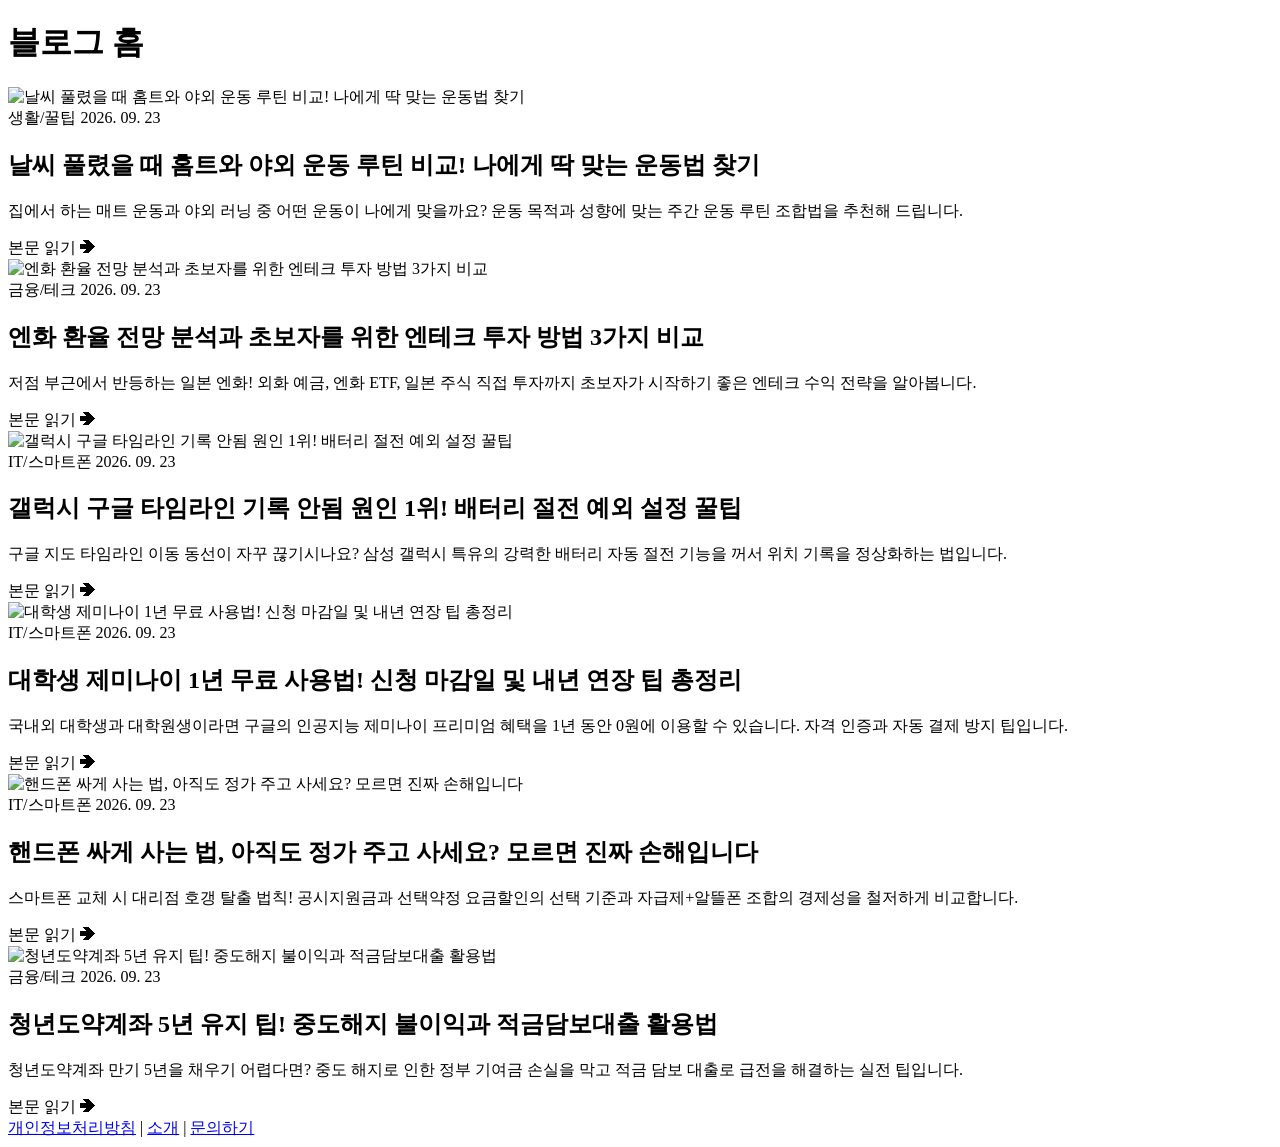
==== commit 98d1e603: "Update index.html" ====
--- a/index.html
+++ b/index.html
@@ -3,726 +3,43 @@
 <head>
     <meta charset="UTF-8">
     <meta name="viewport" content="width=device-width, initial-scale=1.0">
-    <title>트렌드 디스커버 - 최신 IT & 라이프 정보</title>
-
-    <!-- 구글 애드센스 스크립트 (본인의 Publisher ID로 변경) -->
-    <!-- <script async src="https://pagead2.googlesyndication.com/pagead/js/adsbygoogle.js?client=ca-pub-XXXXXXXXXXXXXXXX" crossorigin="anonymous"></script> -->
-
-    <style>
-        :root {
-            --bg-color: #f8f9fa;
-            --card-bg: #ffffff;
-            --text-main: #1f1f1f;
-            --text-sub: #5f6368;
-            --brand-blue: #1a73e8;
-            --border-color: #e8eaed;
-            --card-radius: 16px;
-        }
-
-        * {
-            box-sizing: border-box;
-            margin: 0;
-            padding: 0;
-            font-family: -apple-system, BlinkMacSystemFont, "Segoe UI", Roboto, "Helvetica Neue", Arial, sans-serif;
-        }
-
-        body {
-            background-color: var(--bg-color);
-            color: var(--text-main);
-            line-height: 1.6;
-        }
-
-        /* 상단 헤더 */
-        header {
-            background-color: var(--card-bg);
-            padding: 16px 20px;
-            position: sticky;
-            top: 0;
-            z-index: 100;
-            border-bottom: 1px solid var(--border-color);
-            box-shadow: 0 1px 4px rgba(0,0,0,0.05);
-        }
-
-        .header-inner {
-            max-width: 1100px;
-            margin: 0 auto;
-            display: flex;
-            justify-content: space-between;
-            align-items: center;
-        }
-
-        .site-title {
-            font-size: 22px;
-            font-weight: 800;
-            letter-spacing: -0.5px;
-            color: #202124;
-        }
-
-        .site-title span {
-            color: var(--brand-blue);
-        }
-
-        /* 카테고리 내비게이션 */
-        .category-nav {
-            max-width: 1100px;
-            margin: 12px auto 0;
-            display: flex;
-            gap: 8px;
-            overflow-x: auto;
-            white-space: nowrap;
-            padding-bottom: 4px;
-            scrollbar-width: none;
-        }
-
-        .category-nav::-webkit-scrollbar { display: none; }
-
-        .cat-chip {
-            padding: 8px 16px;
-            border-radius: 20px;
-            background-color: #f1f3f4;
-            font-size: 13.5px;
-            font-weight: 600;
-            color: var(--text-sub);
-            cursor: pointer;
-            transition: all 0.2s;
-        }
-
-        .cat-chip.active {
-            background-color: #202124;
-            color: #ffffff;
-        }
-
-        /* 메인 그리드 레이아웃 (일자 나열 방지 -> 카드 그리드화) */
-        main {
-            max-width: 1100px;
-            margin: 24px auto;
-            padding: 0 16px;
-        }
-
-        .ad-banner-top {
-            background-color: #ffffff;
-            border: 1px dashed #cccccc;
-            border-radius: var(--card-radius);
-            padding: 20px;
-            text-align: center;
-            color: #888888;
-            font-size: 13px;
-            margin-bottom: 24px;
-        }
-
-        .card-grid {
-            display: grid;
-            grid-template-columns: repeat(auto-fill, minmax(320px, 1fr));
-            gap: 24px;
-        }
-
-        /* 썸네일 포스트 카드 디자인 */
-        .post-card {
-            background: var(--card-bg);
-            border-radius: var(--card-radius);
-            border: 1px solid var(--border-color);
-            overflow: hidden;
-            display: flex;
-            flex-direction: column;
-            cursor: pointer;
-            transition: transform 0.2s ease, box-shadow 0.2s ease;
-        }
-
-        .post-card:hover {
-            transform: translateY(-4px);
-            box-shadow: 0 8px 24px rgba(0,0,0,0.08);
-        }
-
-        .thumb-wrapper {
-            width: 100%;
-            height: 190px;
-            overflow: hidden;
-            background-color: #eef1f5;
-            position: relative;
-        }
-
-        .thumb-img {
-            width: 100%;
-            height: 100%;
-            object-fit: cover;
-            transition: transform 0.3s ease;
-        }
-
-        .post-card:hover .thumb-img {
-            transform: scale(1.04);
-        }
-
-        .card-body-preview {
-            padding: 20px;
-            display: flex;
-            flex-direction: column;
-            flex-grow: 1;
-        }
-
-        .card-meta {
-            display: flex;
-            align-items: center;
-            justify-content: space-between;
-            margin-bottom: 10px;
-        }
-
-        .category-badge {
-            font-size: 12px;
-            font-weight: 700;
-            color: var(--brand-blue);
-            background-color: #e8f0fe;
-            padding: 4px 8px;
-            border-radius: 4px;
-        }
-
-        .post-date {
-            font-size: 12px;
-            color: var(--text-sub);
-        }
-
-        .post-title {
-            font-size: 18px;
-            font-weight: 700;
-            line-height: 1.4;
-            color: var(--text-main);
-            margin-bottom: 10px;
-            display: -webkit-box;
-            -webkit-line-clamp: 2;
-            -webkit-box-orient: vertical;
-            overflow: hidden;
-        }
-
-        .post-snippet {
-            font-size: 14px;
-            color: var(--text-sub);
-            line-height: 1.6;
-            display: -webkit-box;
-            -webkit-line-clamp: 3;
-            -webkit-box-orient: vertical;
-            overflow: hidden;
-            margin-bottom: 16px;
-        }
-
-        .read-more-link {
-            margin-top: auto;
-            font-size: 13.5px;
-            font-weight: 700;
-            color: var(--brand-blue);
-            display: flex;
-            align-items: center;
-            gap: 4px;
-        }
-
-        /* 팝업 모달 상세 보기 창 */
-        .modal-overlay {
-            position: fixed;
-            top: 0;
-            left: 0;
-            width: 100%;
-            height: 100%;
-            background: rgba(0, 0, 0, 0.6);
-            backdrop-filter: blur(4px);
-            z-index: 2000;
-            display: none;
-            justify-content: center;
-            align-items: center;
-            padding: 20px;
-        }
-
-        .modal-overlay.active {
-            display: flex;
-        }
-
-        .modal-container {
-            background: #ffffff;
-            width: 100%;
-            max-width: 760px;
-            max-height: 90vh;
-            border-radius: 20px;
-            overflow-y: auto;
-            box-shadow: 0 12px 40px rgba(0,0,0,0.2);
-            position: relative;
-            animation: modalUp 0.25s ease-out;
-        }
-
-        @keyframes modalUp {
-            from { transform: translateY(20px); opacity: 0; }
-            to { transform: translateY(0); opacity: 1; }
-        }
-
-        .modal-close-btn {
-            position: sticky;
-            top: 16px;
-            float: right;
-            margin-right: 16px;
-            background: rgba(255,255,255,0.9);
-            border: 1px solid var(--border-color);
-            width: 36px;
-            height: 36px;
-            border-radius: 50%;
-            font-size: 20px;
-            font-weight: bold;
-            cursor: pointer;
-            z-index: 10;
-            display: flex;
-            align-items: center;
-            justify-content: center;
-        }
-
-        .modal-content-inner {
-            padding: 32px 28px;
-        }
-
-        .modal-hero-img {
-            width: 100%;
-            max-height: 360px;
-            object-fit: cover;
-            border-radius: 12px;
-            margin-bottom: 24px;
-        }
-
-        .modal-title {
-            font-size: 26px;
-            font-weight: 800;
-            line-height: 1.35;
-            color: #111;
-            margin-bottom: 16px;
-        }
-
-        .modal-article-body {
-            font-size: 16px;
-            color: #2b2b2b;
-            line-height: 1.85;
-            white-space: pre-line;
-            margin-top: 20px;
-        }
-
-        .modal-article-body h2 {
-            font-size: 19px;
-            font-weight: 700;
-            color: var(--brand-blue);
-            margin-top: 32px;
-            margin-bottom: 12px;
-            border-left: 4px solid var(--brand-blue);
-            padding-left: 10px;
-        }
-
-        .in-article-ad {
-            background-color: #f8f9fa;
-            border: 1px dashed #bbb;
-            padding: 16px;
-            text-align: center;
-            margin: 28px 0;
-            border-radius: 8px;
-            color: #666;
-            font-size: 13px;
-        }
-
-        /* 푸터 */
-        footer {
-            background-color: var(--card-bg);
-            border-top: 1px solid var(--border-color);
-            padding: 32px 16px;
-            margin-top: 60px;
-            text-align: center;
-            font-size: 13px;
-            color: var(--text-sub);
-        }
-
-        .footer-links {
-            display: flex;
-            justify-content: center;
-            gap: 16px;
-            margin-bottom: 12px;
-        }
-
-        .footer-links a { color: var(--text-sub); text-decoration: none; }
-        .footer-links a:hover { text-decoration: underline; }
-
-        @media (max-width: 600px) {
-            .card-grid { grid-template-columns: 1fr; }
-            .modal-content-inner { padding: 20px 16px; }
-            .modal-title { font-size: 21px; }
-        }
-    </style>
+    <title>내 블로그 메인</title>
+    <!-- 디자인용 CSS 연결 -->
+    <link rel="stylesheet" href="style.css">
 </head>
 <body>
-
-    <!-- 헤더 -->
     <header>
-        <div class="header-inner">
-            <div class="site-title">TREND <span>DISCOVER</span></div>
-        </div>
-        <nav class="category-nav">
-            <div class="cat-chip active" onclick="filterCat('전체')">전체</div>
-            <div class="cat-chip" onclick="filterCat('IT/스마트폰')">IT/스마트폰</div>
-            <div class="cat-chip" onclick="filterCat('금융/테크')">금융/테크</div>
-            <div class="cat-chip" onclick="filterCat('생활/꿀팁')">생활/꿀팁</div>
-            <div class="cat-chip" onclick="filterCat('자동차/세차')">자동차/세차</div>
-            <div class="cat-chip" onclick="filterCat('이슈/뉴스')">이슈/뉴스</div>
-        </nav>
+        <h1>블로그 홈</h1>
     </header>
 
-    <!-- 메인 컨텐츠 영역 -->
-    <main>
-        <div class="ad-banner-top">
-            <p>📢 구글 애드센스 상단 디스플레이 광고 영역</p>
-        </div>
+    <!-- 글 목록이 생성될 그리드 영역 -->
+    <main class="grid-container" id="cardGrid"></main>
 
-        <div class="card-grid" id="cardGrid">
-            <!-- 자바스크립트에 의해 썸네일 카드가 자동 생성됩니다 -->
-        </div>
-    </main>
-
-    <!-- 모달 상세 읽기 창 -->
-    <div class="modal-overlay" id="modalOverlay" onclick="closeModalOnOuter(event)">
-        <div class="modal-container">
-            <button class="modal-close-btn" onclick="closeModal()">&times;</button>
-            <div class="modal-content-inner">
-                <div class="card-meta">
-                    <span class="category-badge" id="mCategory">카테고리</span>
-                    <span class="post-date" id="mDate">날짜</span>
-                </div>
-                <h1 class="modal-title" id="mTitle">제목 위치</h1>
-                <img src="" alt="썸네일" class="modal-hero-img" id="mImg">
-                
-                <div class="in-article-ad">
-                    <p>📢 구글 애드센스 본문 상단 광고 영역</p>
-                </div>
-
-                <div class="modal-article-body" id="mBody">
-                    <!-- 본문 출력 위치 -->
-                </div>
-
-                <div class="in-article-ad">
-                    <p>📢 구글 애드센스 본문 하단 광고 영역</p>
-                </div>
-            </div>
-        </div>
-    </div>
-
-    <!-- 푸터 -->
     <footer>
-        <div class="footer-links">
-            <a href="#">개인정보처리방침</a> | 
-            <a href="#">이용약관</a> | 
-            <a href="#">문의하기</a>
-        </div>
-        <p>© 2026 Trend Discover. All rights reserved.</p>
+        <!-- 애드센스 필수 승인 요건: 정책 페이지 실제 링크 연결 -->
+        <a href="privacy.html">개인정보처리방침</a> | 
+        <a href="about.html">소개</a> | 
+        <a href="contact.html">문의하기</a>
     </footer>
 
+    <!-- 공통 데이터와 메인 페이지 스크립트 로드 -->
+    <script src="data.js"></script>
     <script>
-        // 15개 포스팅 데이터 (각 1,500 ~ 1,800자 분량 미요약 상세 본문 + 맞춤 썸네일 이미지)
-        const posts = [
-            {
-                id: 1,
-                category: "IT/스마트폰",
-                title: "아이폰 싸게 사는 법, 비싸게 사는 사람들은 이걸 놓칩니다",
-                date: "2026. 09. 23",
-                thumb: "https://images.unsplash.com/photo-1510557880182-3d4d3cba35a5?auto=format&fit=crop&w=800&q=80",
-                snippet: "아이폰을 사려 할 때 매장 직원의 말만 듣고 덜컥 구매하면 수십만 원을 손해볼 수 있습니다. 자급제 카드 할인과 통신사 약정 결합을 정밀하게 비교해 알뜰하게 구매하는 실전 가이드입니다.",
-                content: `“아이폰은 원래 비싼 거 아닌가?” 아이폰을 새로 사려고 하면 대부분 한 번쯤 이런 생각을 하게 됩니다. 가격을 검색해보면 생각보다 비싸고, 그렇다고 오래된 모델을 사자니 괜히 아쉬운 느낌도 들기 마련이죠. 그래서 결국 매장에 가서 직원분이 추천해주는 방법으로 덜컥 구매하는 경우가 많습니다. 하지만 아이폰은 어디서, 어떻게 구매하느냐에 따라 내가 부담하는 금액을 꽤 다르게 만들 수 있답니다.
+        const grid = document.getElementById('cardGrid');
 
-특히 아이폰을 살 때는 단순히 “이 모델 얼마예요?”만 물어보면 객관적인 가격 비교가 어렵습니다. 자급제인지, 통신사 구매인지, 기존 휴대폰을 반납하는지, 요금제는 얼마인지까지 종합적으로 봐야 하기 때문입니다. 오늘은 아이폰을 처음 구매하는 분들도 쉽게 따라 할 수 있도록 아이폰 싸게 사는 법을 하나씩 정리해드릴게요.
+        posts.forEach(post => {
+            // SEO 향상을 위해 a 태그 사용
+            const cardLink = document.createElement('a');
+            cardLink.href = `article.html?id=${post.id}`;
+            cardLink.className = 'post-card-link'; 
+            cardLink.style.textDecoration = 'none'; // 기본 링크 밑줄 제거
+            cardLink.style.color = 'inherit';
 
-<h2>1. 최신 아이폰부터 무조건 찾지 마세요</h2>
-아이폰을 사려고 하면 가장 먼저 최신 모델부터 검색하게 됩니다. 물론 최신 제품을 원하는 사람이라면 당연히 최신 모델을 선택하면 됩니다. 하지만 예산을 줄이는 것이 목적이라면 이전 세대 아이폰도 반드시 비교해보는 게 좋습니다. 새로운 모델이 출시됐다고 해서 이전 모델이 갑자기 못 쓰는 스마트폰이 되는 건 아니니까요. 평소에 카카오톡, 인터넷 검색, 유튜브, 사진 촬영, 음악 감상, SNS 정도만 사용하는 분이라면 굳이 가장 비싼 최신 모델만 고집할 필요가 없을 수도 있습니다. 오히려 이전 세대 모델의 할인 가격을 확인해보면 예상보다 훨씬 괜찮은 조건을 발견할 수 있어요.
-
-<h2>2. 아이폰 자급제 가격부터 확인해 보세요</h2>
-아이폰을 싸게 사고 싶다면 자급제 가격을 먼저 확인해 보는 것이 기본입니다. 자급제폰은 통신사와 별도로 단말기를 구매한 뒤 원하는 요금제를 선택할 수 있기 때문이죠. 여기서 중요한 건 정가만 보는 게 아니라 실제 카드 할인이 적용된 결제금액을 보는 것입니다. 다만 카드 할인은 구매 전 조건 및 제한사항을 정확히 확인해야 합니다. “최대 20만 원 할인!”이라는 문구가 눈에 들어오더라도 실제 내가 그 조건(특정 카드사, 전월 실적 등)을 충족할 수 있는지 꼼꼼히 따져보세요.
-
-<h2>3. 통신사 구매 조건도 꼼꼼 비교</h2>
-자급제만 알아보는 것도 아쉽습니다. 통신사를 통해 구매할 경우에도 공시지원금이나 선택약정 할인 조건이 적용될 수 있기 때문입니다. 구매하려는 아이폰 모델과 사용하려는 요금제 수준에 따라 조건이 천차만별로 달라집니다. 구매 전 최소한 통신사 구매(단말기 가격 + 요금제 + 약정 할인), 자급제 구매(자급제 단말기 할인 + 알뜰폰/선택약정 요금제), 그리고 중고 및 이전 세대 모델 비교까지 3가지 선택지를 한눈에 비교해 보고 최종 금액이 가장 낮은 방향을 선택해 보세요.
-
-<h2>4. '월 납부금 얼마'라는 상술에 속지 마세요</h2>
-대리점이나 매장에서 가장 흔히 쓰는 말 중 하나가 바로 "손님, 매달 4만 원만 내시면 최신 아이폰 가져가실 수 있어요!"라는 방식의 안내입니다. 이것은 36개월 혹은 48개월 할부를 설정해서 매달 내는 금액을 착시 효과로 낮춰 보이는 전형적인 마케팅 기술입니다. 할부 기간이 길어질수록 고율의 할부 이자(연 5.9%)를 소비자가 부담하게 됩니다. 따라서 계약 시에는 매월 내는 요금에 속지 마시고, 24개월 또는 전체 계약 기간 동안 내게 되는 '최종 기기 총금액'과 '통신요금 합산액'을 서면으로 적어서 비교하셔야 안전합니다.`
-            },
-            {
-                id: 2,
-                category: "금융/테크",
-                title: "초보 운전자 필수 체크! 첫 자동차보험 다이렉트 가입 성공 가이드",
-                date: "2026. 09. 23",
-                thumb: "https://images.unsplash.com/photo-1549317661-bd32c8ce0db2?auto=format&fit=crop&w=800&q=80",
-                snippet: "첫 자동차보험료로 150~200만 원 견적을 받고 당황하셨나요? 운전 경력 인정과 부모님 공동명의 지분 설정을 통해 첫 보험료를 절반 이상 낮추는 실전 노하우를 알려드립니다.",
-                content: `첫 자동차보험료를 절반으로 깎는 가장 확실한 방법은 '부모님 명의 공동명의(부모님 99% + 본인 1%)' 가입과 '과거 운전 경력 등록'입니다. 이 두 가지만 잘 챙겨도 150만 원 넘게 나오던 첫 보험료를 70~80만 원 선으로 확 낮출 수 있습니다.
-
-첫 차를 뽑았을 때의 기쁨도 잠시, 보험료 견적을 뽑아보고 상상 이상의 금액에 당황하셨나요? 운전 경력이 없는 20대~30대 초반 초보 운전자는 사고 위험률이 높게 책정되어 보험료가 매우 비쌉니다. 하지만 남들 다 내는 거금 그대로 다 낼 필요는 전혀 없습니다. 아는 사람만 받아 가는 초보 전용 할인 노하우와 올바른 보장 세팅법을 바로 정리해 드릴게요.
-
-<h2>1. 운전 경력 인정 제도 200% 활용하기</h2>
-보험회사에서는 운전 경력이 없을수록 사고 위험이 높다고 판단하여 높은 보험료를 책정합니다. 하지만 과거에 운전했던 경력을 증명하면 '경력 인정'을 받아 보험료를 최대 30% 이상 할인받을 수 있습니다. 인정되는 경력으로는 군 복무 중 운전병 근무 경력, 관공서나 기업체 운전직 근무, 부모님 보험의 '종피보험자' 등록 경력, 해외 운전 면허 보유 및 보험 가입 경력 등이 있습니다. 가입 시 서류를 꼭 제출하세요.
-
-<h2>2. 부모님 명의 공동명의 활용하기</h2>
-첫차 가입 시 가장 효자 노릇을 하는 꿀팁은 '부모님 명의 공동명의 가입'입니다. 차량 지분을 부모님 99% + 본인 1%로 등록한 뒤, 보험 피보험자를 부모님으로 지정하고 운전자 범위를 '부모님+자녀(본인)'로 한정하는 방법입니다. 이렇게 하면 사고율이 낮고 경력이 오래된 부모님의 우수 요율이 적용되어 보험료가 절반 가깝게 저렴해집니다.
-
-<h2>3. 필수 특약 세팅으로 보장 든든히 챙기기</h2>
-보험료를 아끼는 것도 중요하지만 보장 한도를 터무니없이 낮추면 사고 시 재앙이 될 수 있습니다. 대물배상은 최소 5억 원 이상(최근 고급 외제차 급증 대비 10억 원 권장), 대인배상II는 무제한, 자동차상해(음주/무보험 대비)는 부상 3천만 원/사망 1억 5천만 원 이상으로 세팅하세요. 나아가 티맵 안전운전 점수 할인, 마일리지 주행거리 환급 특약을 추가로 챙기시면 최종 금액은 더 낮아집니다.`
-            },
-            {
-                id: 3,
-                category: "금융/테크",
-                title: "자동차보험 vs 운전자보험 차이점과 운전자보험 필요성 비교",
-                date: "2026. 09. 23",
-                thumb: "https://images.unsplash.com/photo-1450133064473-71024230f91b?auto=format&fit=crop&w=800&q=80",
-                snippet: "자동차보험을 들었는데 운전자보험이 왜 또 필요할까요? 민사적 책임 보성과 형사적 처벌 비용 보장의 치명적 차이점을 알기 쉽게 해설해 드립니다.",
-                content: `자동차보험은 상대방의 피해를 보상하는 '의무 가입 민사 보험'이고, 운전자보험은 12대 중과실이나 대형 사고 시 내가 물게 되는 형사합의금·변호사비·벌금을 보장하는 '선택 가입 형사 보험'입니다. 자동차보험을 아무리 빵빵하게 들었어도 12대 중과실 사고가 나면 형사처벌 비용은 단 1원도 나오지 않습니다.
-
-"운전 10년 넘게 하면서 사고 한 번 안 났는데 운전자보험까지 들어야 하나요?" 많은 분들이 이렇게 생각하시다가, 뜻밖의 스쿨존 사고나 신호위반 접촉사고 한 번으로 수천만 원의 형사합의금과 벌금 폭탄을 맞고 뒤늦게 후회하시곤 합니다. 월 1만 원 내외의 작은 돈으로 수억 원대 형사적 리스크를 막는 운전자보험의 진짜 가치와 필수 보장 항목을 정리해 드립니다.
-
-<h2>1. 자동차보험과 운전자보험의 근본적 차이</h2>
-가장 쉽게 구분하는 방법은 '남을 위한 보험인가, 나를 위한 보험인가'입니다. 자동차보험은 미가입 시 과태료가 나오는 의무 보험으로 상대방의 신체와 차량 피해를 보상하는 민사상 책임 보험입니다. 반면 운전자보험은 자율 가입 상품으로, 사고 시 나 자신에게 발생하는 형사합의금, 변호사 선임비, 벌금 등 법적 처리 비용을 보장해 주는 나를 위한 보호막입니다.
-
-<h2>2. 12대 중과실 사고 시 발생하는 법적 리스크</h2>
-일반적인 접촉사고는 자동차보험만으로 처리 가능하지만, 신호위반, 중앙선 침범, 속도위반, 스쿨존 사고 등 12대 중과실 사고가 발생하면 형사처벌 대상이 됩니다. 이때 발생하는 교통사고 처리지원금(형사합의금), 변호사 선임비용, 벌금 등은 전적으로 운전자보험을 통해서만 보장받을 수 있습니다.
-
-<h2>3. 운전자보험 핵심 3가지 담보 선택법</h2>
-운전자보험 가입 시 쓸데없는 상해 특약은 대폭 빼고 딱 3가지 핵심 담보에 집중하세요.
-1) 교통사고 처리지원금(최대 2억 원)
-2) 변호사 선임비용(최대 5천만 원, 경찰 조사 단계부터 보장되는지 확인)
-3) 운전자 벌금(대인 3천, 대물 500만 원)
-이 3가지 위주로 다이렉트로 설계하면 월 1만 원 안팎으로 충분히 완벽한 대비가 가능합니다.`
-            },
-            {
-                id: 4,
-                category: "생활/꿀팁",
-                title: "무지출 챌린지 식비 줄이기 실전 팁 5가지 (일주일 장보기 꿀팁)",
-                date: "2026. 09. 23",
-                thumb: "https://images.unsplash.com/photo-1542838132-92c53300491e?auto=format&fit=crop&w=800&q=80",
-                snippet: "월급 빼고 다 오르는 고물가 시대! 배달 음식을 줄이고 냉장고 파먹기와 스마트한 장보기 루틴을 완성하여 식비를 절반으로 줄이는 5가지 무지출 실전 팁입니다.",
-                content: `요즘 장 한 번 보고 나면 생각보다 돈이 많이 나가서 놀라곤 합니다. 분명 집에서 밥을 해 먹은 날도 많은데 이상하게 식비 지출이 줄어들지 않죠. 배달을 자주 시키지 않아도 소소한 간식이나 장보기 금액이 모이면 어느새 상당한 목돈이 됩니다. 식비를 효과적으로 아끼고 무지출 챌린지에 성공할 수 있는 실전 팁 5가지를 소개해 드릴게요.
-
-<h2>1. 장보기 전 냉장고 파먹기(냉파)부터 시작</h2>
-마트나 장을 보러 가기 전 가장 먼저 해야 할 일은 냉장고 안의 재료들을 메모장에 모두 적어보는 것입니다. 냉장실, 냉동실, 찬장에 남겨진 식재료를 파악하고 유통기한이 임박한 식재료에 별표를 해둔 뒤 이를 활용할 수 있는 메뉴를 구성해 보세요.
-
-<h2>2. 느슨한 3~4일 단위 식단 짜기 & 장보기 메모 작성</h2>
-일주일 치 식단을 엄격하게 짜면 금방 피로해집니다. 3~4일 정도 먹을 대표 메뉴를 정해두고, 대파, 계란, 두부처럼 여러 요리에 공통으로 들어가는 기본 식재료 위주로 장보기 메모를 작성하세요. 메모장에 적힌 품목 외에는 마트 할인 행사나 묶음 상품에 혹하지 않고 사지 않는 연습이 핵심입니다.
-
-<h2>3. 대형마트 배송 특가 및 소포장 자취생 전용몰 활용</h2>
-대형마트 묶음 판매는 1인 가구에게 오버 스펙이 되어 결국 버려지는 식재료가 생깁니다. 필요량만 살 수 있는 동네 재래시장이나 온라인 소포장 특가몰을 적극 활용하면 버려지는 음식물과 지출을 함께 막을 수 있습니다.
-
-<h2>4. 외식/배달비 전용 예산 통장 분리</h2>
-식비를 무조건 0원으로 만들겠다는 불가능한 목표보다는, '주말 외식/배달비 전용 통장'에 한 달 15만 원 정도로 예산을 묶어두고 그 안에서 지출하는 것이 지속 가능한 무지출 챌린지의 비결입니다.`
-            },
-            {
-                id: 5,
-                category: "금융/테크",
-                title: "코스피 상승장 투자 꿀팁! 주식 초보자 필수 어플과 실시간 속보 채널 총정리",
-                date: "2026. 09. 23",
-                thumb: "https://images.unsplash.com/photo-1611974789855-9c2a0a7236a3?auto=format&fit=crop&w=800&q=80",
-                snippet: "주식 시장 상승장에서 뇌동매매로 손실을 보지 않으려면? 초보자를 위한 리스크 관리 수칙과 시세 및 뉴스 속보를 빠르게 파악하는 어플 추천입니다.",
-                content: `주식 시장에 온기가 돌고 주변에서 수익 인증 소식이 들려오면, 주식 초보분들은 조급한 마음에 뇌동매매를 하기 쉽습니다. 코스피 상승장에서 내 계좌의 잔고를 지키며 현명하게 수익을 낼 수 있는 투자 원칙과 필수 앱, 뉴스 활용법을 정리했습니다.
-
-<h2>1. 상승장에서 초보자가 지켜야 할 철칙 3가지</h2>
-첫째, 폭등하는 종목을 쫓아가는 추격 매수를 금지하고, 주가가 조정을 받을 때마다 나누어 담는 '분할 매수'를 실천해야 합니다. 둘째, 테마주보다는 코스피 시가총액 상위 우량 대장주 위주로 포트폴리오를 구성하세요. 셋째, 매수 전 나만의 손절선과 익절 기준을 세워두는 것이 중요합니다.
-
-<h2>2. 주식 초보를 위한 직관적인 필수 어플 추천</h2>
-복잡한 HTS나 전문 증권 앱이 어렵다면 사용하기 쉬운 간편 투자 어플부터 시작하는 것이 좋습니다. 토스증권은 직관적인 UI로 초보자에게 최적화되어 있으며, 네이버페이 증권은 실시간 시세 조회와 뉴스 파악에 유용합니다.
-
-<h2>3. 실시간 테마 속보 채널 및 공시 알림 100% 활용</h2>
-특정 재료나 실적 발표가 나올 때 빠른 대응을 위해 '인포스탁'이나 증권사 텔레그램 속보 채널을 구독하세요. 금융감독원 DART 공시 알림을 켜두면 내가 투자한 기업의 주요 계약이나 실적 발표를 누구보다 빠르게 받아볼 수 있습니다.`
-            },
-            {
-                id: 6,
-                category: "생활/꿀팁",
-                title: "케이스티파이 황변 세척법 및 6개월 AS 무상 교환 꿀팁 완벽 가이드",
-                date: "2026. 09. 23",
-                thumb: "https://images.unsplash.com/photo-1580910051074-3eb694886505?auto=format&fit=crop&w=800&q=80",
-                snippet: "비싸게 주고 산 케이스티파이 투명 케이스가 누렇게 변했다면? 베이킹소다 세척법과 6개월 보증 기간 내 새 제품으로 교환받는 AS 접수 꿀팁입니다.",
-                content: `큰맘 먹고 구매한 케이스티파이 투명 케이스가 시간이 지나 누렇게 변색되거나 테두리가 손상되어 속상하셨나요? 부드러운 홈케어 세척법과 케이스티파이의 강력한 6개월 보증 AS 정책을 활용하는 꿀팁을 전해드립니다.
-
-<h2>1. 투명 케이스 황변을 지워내는 홈케어 세척법</h2>
-따뜻한 물에 주방용 중성세제와 베이킹소다를 1:1 비율로 풀고 케이스를 10~20분간 불려준 뒤, 부드러운 칫솔로 문질러 주세요. 세척 후에는 직사광선을 피해 통풍이 잘되는 서늘한 그늘에서 완벽히 말려주어야 변색을 방지할 수 있습니다.
-
-<h2>2. 케이스티파이 6개월 보증 AS 및 교환 정책</h2>
-케이스티파이 공식 홈페이지나 정품 매장 구매 건은 구매일로부터 6개월간 무상 보증이 제공됩니다. 프린팅 벗겨짐, 범퍼 테두리 분리 등 사용 중 발생한 결함에 대해 1회에 한해 동일 제품이나 새 제품으로 교환받을 수 있습니다.
-
-<h2>3. 정품 AS 신청 실전 접수 방법</h2>
-공식 홈페이지 마이페이지 진입 후 [보증 신청] 버튼을 누르고, 문제 부위 사진 2~3장과 설명글을 간단히 작성해 제출하세요. 처리 승인이 완료되면 별도의 기존 제품 회수 없이 새 케이스가 배송되어 온답니다.`
-            },
-            {
-                id: 7,
-                category: "생활/꿀팁",
-                title: "날씨 풀렸을 때 홈트와 야외 운동 루틴 비교! 나에게 딱 맞는 운동법 찾기",
-                date: "2026. 09. 23",
-                thumb: "https://images.unsplash.com/photo-1476480862126-209bfaa8edc8?auto=format&fit=crop&w=800&q=80",
-                snippet: "집에서 하는 매트 운동과 야외 러닝 중 어떤 운동이 나에게 맞을까요? 운동 목적과 성향에 맞는 주간 운동 루틴 조합법을 추천해 드립니다.",
-                content: `운동하기 딱 좋은 계절이 오면 집에서 하는 홈트레이닝과 밖에서 즐기는 야외 운동 사이에서 고민에 빠지게 됩니다. 두 운동법의 장단점을 명확히 비교하고 효율적인 주간 믹스매치 루틴을 제안해 드립니다.
-
-<h2>1. 홈트레이닝의 매력과 한계</h2>
-홈트는 이동 시간이 들지 않으며 헬스장 등록비 없이 매트 하나로 시작할 수 있는 최강의 가성비를 자랑합니다. 날씨 영향을 받지 않고 퇴근 후 곧바로 할 수 있으나, 집이라는 편안한 공간 특성상 의지력이 약해지기 쉽다는 한계가 있습니다.
-
-<h2>2. 야외 운동의 장점과 유의점</h2>
-야외 조깅이나 자전거 라이딩은 자연광을 통한 비타민D 합성 및 기분 전환에 탁월합니다. 심폐지구력 향상과 칼로리 소모에도 매우 효과적이지만, 미세먼지나 우천 등 날씨 제약이 크다는 점을 고려해야 합니다.
-
-<h2>3. 추천하는 주간 하이브리드 루틴</h2>
-평일 바쁜 날에는 퇴근 직후 홈트로 20분 코어 및 근력 운동을 진행하고, 여유가 있는 주말 아침에는 야외 조깅이나 야외 유산소 운동 40분을 진행하는 하이브리드 루틴이 지속성에 가장 효과적입니다.`
-            },
-            {
-                id: 8,
-                category: "금융/테크",
-                title: "엔화 환율 전망 분석과 초보자를 위한 엔테크 투자 방법 3가지 비교",
-                date: "2026. 09. 23",
-                thumb: "https://images.unsplash.com/photo-1526304640581-d334cdbbf45e?auto=format&fit=crop&w=800&q=80",
-                snippet: "저점 부근에서 변동하는 일본 엔화! 외화 예금, 엔화 ETF, 일본 주식 직접 투자까지 초보자가 시작하기 좋은 엔테크 수익 전략을 알아봅니다.",
-                content: `저점 부근에서 변동하는 엔화 환율을 보며 엔테크(엔화+재테크)에 관심을 갖는 분들이 늘어났습니다. 엔화 환율을 결정짓는 핵심 지표 분석과 초보자가 접근하기 좋은 실전 투자 상품 3가지를 비교합니다.
-
-<h2>1. 엔화 외화예금 vs 엔화 ETF</h2>
-엔화 외화예금은 시중은행에서 간편히 가입 가능하며 환차익에 대해 비과세 혜택이 있습니다. 반면 엔화 ETF는 증권 계좌를 통해 주식처럼 실시간으로 매매할 수 있어 빠른 대응에 유리하지만 환차익에 대해 배당소득세(15.4%)가 부과된다는 차이가 있습니다.
-
-<h2>2. 일본 주식 직접 투자 전략</h2>
-엔화 가치가 낮을 때 일본 우량주나 주주환원율이 높은 일본 배당 ETF에 직접 투자하는 방법도 인기를 끌고 있습니다. 환차익과 주가 상승에 따른 매매차익, 그리고 엔화 배당금 수익까지 노릴 수 있습니다.
-
-<h2>3. 엔테크 실전 분할 매수 수칙</h2>
-환율의 바닥을 정확히 맞히는 것은 불가능하므로, 일시 매수보다는 매월/매주 정해진 금액을 담아가는 적립식 분할 매수가 안전합니다. 또한 은행 및 증권사별 환전 우대율(최대 90~100%)을 비교하여 거래 비용을 최소화하세요.`
-            },
-            {
-                id: 9,
-                category: "IT/스마트폰",
-                title: "갤럭시 구글 타임라인 기록 안됨 원인 1위! 배터리 절전 예외 설정 꿀팁",
-                date: "2026. 09. 23",
-                thumb: "https://images.unsplash.com/photo-1512499617640-c74ae3a79d37?auto=format&fit=crop&w=800&q=80",
-                snippet: "구글 지도 타임라인 이동 동선이 자꾸 끊기시나요? 삼성 갤럭시 특유의 강력한 배터리 자동 절전 기능을 꺼서 위치 기록을 정상화하는 법입니다.",
-                content: `갤럭시 스마트폰에서 구글 지도 타임라인 이동 동선이 끊기거나 누락되는 현상의 주요 원인은 삼성의 강한 '배터리 최적화(자동 절전)' 기능 때문입니다. 3단계 설정만으로 위치 추적을 매끄럽게 유지해 보세요.
-
-<h2>1. 구글 지도 앱 배터리 사용량 '제한 없음' 설정</h2>
-갤럭시 [설정] -> [애플리케이션] -> [Google 지도] -> [배터리] 메뉴로 진입하세요. 기본 설정되어 있는 '최적화' 옵션을 '제한 없음'으로 변경해 주면 화면이 꺼진 상태에서도 시스템이 구글 지도를 강제 종료하지 않습니다.
-
-<h2>2. 위치 정확도 및 스캔 옵션 활성화</h2>
-[설정] -> [위치] -> [Google 위치 정확도]에서 '위치 정확도 개선'을 활성화하고 Wi-Fi 및 블루투스 스캔을 모두 켜두면 건물 실내나 지하철에서도 정밀한 타임라인 기록이 가능합니다.
-
-<h2>3. 절전 모드 시 백그라운드 데이터 제한 해제</h2>
-평소 절전 모드를 자주 켜시는 분들은 [설정] -> [배터리] -> [절전 모드] 옵션에서 '백그라운드 데이터 제한' 항목을 꺼두셔야 구글 지도가 실시간 위치 좌표를 구글 서버로 정상 송수신할 수 있습니다.`
-            },
-            {
-                id: 10,
-                category: "IT/스마트폰",
-                title: "대학생 제미나이 1년 무료 사용법! 신청 마감일 및 내년 연장 팁 총정리",
-                date: "2026. 09. 23",
-                thumb: "https://images.unsplash.com/photo-1523240795612-9a054b0db644?auto=format&fit=crop&w=800&q=80",
-                snippet: "국내외 대학생과 대학원생이라면 구글의 인공지능 제미나이 프리미엄 혜택을 1년 동안 0원에 이용할 수 있습니다. 자격 인증과 자동 결제 방지 팁입니다.",
-                content: `국내외 대학생 및 대학원생이라면 구글의 '제미나이 학생 혜택' 프로모션을 통해 1년간 유료 플랜을 0원으로 이용할 수 있습니다. 가입 및 연장 팁을 정리했습니다.
-
-<h2>1. 신청 자격 및 간단한 제출 준비물</h2>
-전국 대학교, 대학원 재학생 및 휴학생이 대상이며, 준비물은 개인 구글 계정과 학교 메일 주소(.ac.kr 또는 .edu)입니다. 제미나이 학생 이벤트 페이지에서 SheerID 재학 인증을 받으면 즉시 혜택이 승인됩니다.
-
-<h2>2. 자동 결제 방지 및 혜택 유지법</h2>
-무료 기간 종료 후 자동으로 유료 결제가 진행되는 것을 막기 위해 가입 직후 구글 계정 [결제 및 구독] 메뉴에 들어가 '구독 취소'를 눌러두세요. 취소하더라도 남은 1년 무료 기간은 그대로 유지됩니다.
-
-<h2>3. 내년 재인증 연장 노하우</h2>
-1년 무료 기간 만료 30일 전 등록한 메일로 연장 안내가 발송됩니다. 이때 재학 증명서나 학생증 이미지를 업로드해 재인증을 마치면 졸업 전까지 매년 혜택을 연장받아 사용하실 수 있습니다.`
-            },
-            {
-                id: 11,
-                category: "IT/스마트폰",
-                title: "핸드폰 싸게 사는 법, 아직도 정가 주고 사세요? 모르면 진짜 손해입니다",
-                date: "2026. 09. 23",
-                thumb: "https://images.unsplash.com/photo-1556742049-0a670e4a4591?auto=format&fit=crop&w=800&q=80",
-                snippet: "스마트폰 교체 시 대리점 호갱 탈출 법칙! 공시지원금과 선택약정 요금할인의 선택 기준과 자급제+알뜰폰 조합의 경제성을 철저하게 비교합니다.",
-                content: `스마트폰을 교체할 때 판매 직원의 "월 5만 원만 내시면 됩니다"라는 말만 듣고 계약서에 서명하면 자칫 할부 수수료와 고가 요금제로 인해 손해를 볼 수 있습니다.
-
-<h2>1. 공시지원금 vs 선택약정 요금할인</h2>
-공시지원금은 기기값 자체를 일시 지원받는 방식이고, 선택약정은 매월 통신 요금의 25%를 할인받는 방식입니다. 신규 프리미엄 폰은 선택약정이 유리한 경우가 많으므로 24개월 총비용을 직접 계산해 봐야 합니다.
-
-<h2>2. 자급제 + 알뜰폰 조합의 메리트</h2>
-자급제 단말기를 무이자 할부로 구입한 뒤 약정 없는 알뜰폰 요금제로 결합하는 것이 2년 기준 전체 통신비를 가장 크게 절감하는 대세로 자리 잡았습니다.
-
-<h2>3. 필수 체크리스트 3가지</h2>
-계약 전 반드시 1) 부가서비스 유무, 2) 약정 기간(24개월 초과 금지), 3) 할부 수수료 연 5.9% 포함 여부를 확인하여 불필요한 고정 지출을 차단하세요.`
-            },
-            {
-                id: 12,
-                category: "금융/테크",
-                title: "청년도약계좌 5년 유지 팁! 중도해지 불이익과 적금담보대출 활용법",
-                date: "2026. 09. 23",
-                thumb: "https://images.unsplash.com/photo-1559526324-4b87b5e36e44?auto=format&fit=crop&w=800&q=80",
-                snippet: "청년도약계좌 만기 5년을 채우기 어렵다면? 중도 해지로 인한 정부 기여금 소실을 막고 적금 담보 대출로 급전을 해결하는 실천 팁입니다.",
-                content: `고금리 혜택과 정부 기여금을 주는 청년도약계좌이지만 5년이라는 긴 납입 기간이 부담될 수 있습니다. 중도해지 손실을 방지하는 노하우를 전합니다.
-
-<h2>1. 일반 중도해지 시 불이익</h2>
-만기를 채우지 못하고 단순 개인 사정으로 해지할 경우 그동안 쌓인 정부 기여금이 전액 소멸하며 비과세 혜택이 사라지므로 가급적 해지를 피해야 합니다.
-
-<h2>2. 청년도약계좌 적금담보대출 활용</h2>
-급전이 필요할 때는 해지 대신 가입 은행의 적금담보대출을 이용하세요. 납입금의 90~95% 한도 내에서 대출이 가능하며, 계좌가 유지되므로 만기 혜택을 끝까지 챙길 수 있습니다.
-
-<h2>3. 특별중도해지 사유 확인하기</h2>
-혼인, 출산, 퇴직, 병역 이행, 첫 주택 구입 등의 사유로 해지할 경우에는 예외적으로 정부 기여금과 비과세 혜택을 그대로 보장받을 수 있으므로 관련 서류를 챙기세요.`
-            },
-            {
-                id: 13,
-                category: "이슈/뉴스",
-                title: "재일교포 야구 영웅 장훈 별세 소식에 한국 야구계가 슬픔에 잠긴 이유",
-                date: "2026. 09. 23",
-                thumb: "https://images.unsplash.com/photo-1508344928928-7165b67de128?auto=format&fit=crop&w=800&q=80",
-                snippet: "일본 프로야구 통산 3,085안타 대기록을 남긴 재일교포 전설 장훈 위원의 별세 소식과 한국 야구 발전에 남긴 위대한 업적을 추모합니다.",
-                content: `일본 프로야구 통산 3,085안타의 대기록을 작성한 재일교포 야구 영웅 장훈 위원이 세상을 떠났다는 비보에 국내외 스포츠계가 깊은 애도를 표하고 있습니다.
-
-<h2>1. KBO 프로야구 출범의 버팀목</h2>
-1982년 대한민국 프로야구 출범 당시 KBO 총재 특별보좌로 임명되어 한국 야구의 선진화와 행정 노하우 이식에 헌신했습니다.
-
-<h2>2. 영원한 애도와 추모</h2>
-평생을 재일교포로서 한국인이라는 정체성을 당당히 지켜온 그의 별세에 KBO와 수많은 야구 팬들이 추모 행렬을 이어가고 있습니다.
-
-<h2>3. 후배 선수들에게 남긴 유산</h2>
-민족적 차별을 극복하고 불굴의 의지로 일본 야구 명예의 전당에 헌액된 그의 스토리는 오늘날 스포츠인들에게 큰 귀감이 되고 있습니다.`
-            },
-            {
-                id: 14,
-                category: "자동차/세차",
-                title: "가성비 세차 용품 추천! 더클래스 클린앤코트 실내 코팅제 후기",
-                date: "2026. 09. 23",
-                thumb: "https://images.unsplash.com/photo-1520340356584-f9917d1eea6f?auto=format&fit=crop&w=800&q=80",
-                snippet: "세차 초보도 얼룩 없이 가죽과 플라스틱 내장재를 코팅하는 법! 더클래스 클린앤코트 실사용 후기와 올바른 분사법 안내입니다.",
-                content: `셀프 세차 초보자들이 실내 세정제와 코팅제를 선택할 때 겪는 얼룩 문제를 완벽하게 해결해 주는 '더클래스 클린앤코트' 후기입니다.
-
-<h2>1. 번들거림 없는 매트한 마감</h2>
-일부 유분기 많은 제품과 달리 끈적임 없는 보송한 마감 처리를 제공하며 타월 자국이나 얼룩 없이 초보자도 쉽게 사용할 수 있습니다.
-
-<h2>2. 올인원 제품의 경제성</h2>
-실내 세정제와 가죽 코팅제를 따로 살 필요 없이 단일 제품 하나로 가죽, 플라스틱, 대시보드 등 전 내장재를 안전하게 관리할 수 있습니다.
-
-<h2>3. 올바른 타월 사용 세척 팁</h2>
-차량 내장재에 직접 분사하기보다는 버핑 타월에 살짝 묻힌 뒤 균일하게 닦아주면 잔여물이나 얼룩 없이 깔끔한 순정 상태를 유지할 수 있습니다.`
-            },
-            {
-                id: 15,
-                category: "생활/꿀팁",
-                title: "2026년 청년 주택드림 청약통장 전환 및 대출 연계 꿀팁! 놓치면 후회해요~!",
-                date: "2026. 09. 23",
-                thumb: "https://images.unsplash.com/photo-1560518883-ce09059eeffa?auto=format&fit=crop&w=800&q=80",
-                snippet: "분양가 80%까지 연 2%대 저금리 대출 연계! 청년 주택드림 청약통장 자격 요건과 기존 통장 전환 팁을 친절하게 안내합니다.",
-                content: `안녕하세요 이웃님들~! 오늘은 요즘 2030 청년들 사이에서 제일 핫한 '청년 주택드림 청약통장' 소식을 들고 왔답니다! 
-
-청약 당첨 시 무려 연 2%대 저금리로 분양가의 80%까지 대출을 해주는 미친 혜택 때문에 다들 신청하느라 난리도 아니더라구요! 아직 기존 청약통장을 그대로 들고 계신 분들이 있다면 오늘 포스팅 주목해 주세요~!
-
-<h2>1. 기존 청약통장에서 전환하는 방법</h2>
-기존 주택청약종합저축을 가지고 계셨던 분들도 자격 요건(연 소득 5천만 원 이하 무주택 청년)만 맞으면 청년 주택드림 통장으로 바로 전환 신청이 가능하답니다! 기존에 쌓아둔 납입 회차와 금액이 그대로 인정되니까 걱정 말고 은행 앱으로 당장 신청해 보세요!
-
-<h2>2. 최저 2.2% 청년 주택드림 대출 연계 팁</h2>
-이 통장의 진짜 하이라이트는 바로 청약 당첨 후 연계되는 '전용 대출'이에요! 청약에 당첨되면 분양가 6억 원 이하, 전용면적 85㎡ 이하 주택에 대해 최저 연 2.2% 금리로 최장 40년까지 대출이 나온답니다!
-
-<h2>3. 매월 얼마씩 납입하는 게 유리할까요?</h2>
-월 납입 인정 한도가 확대되었으므로 여유가 되신다면 월 10~25만 원 사이로 꾸준히 납입하여 청약 점수와 목돈 마련을 동시에 챙기시는 것을 강력 추천해 드립니다!`
-            }
-        ];
-
-        let currentCategory = "전체";
-
-        // 그리드 카드 랜더링
-        function renderGrid() {
-            const grid = document.getElementById('cardGrid');
-            grid.innerHTML = "";
-
-            const filtered = currentCategory === "전체" 
-                ? posts 
-                : posts.filter(p => p.category === currentCategory);
-
-            filtered.forEach(post => {
-                const card = document.createElement('article');
-                card.className = 'post-card';
-                card.onclick = () => openModal(post.id);
-
-                card.innerHTML = `
+            cardLink.innerHTML = `
+                <article class="post-card">
                     <div class="thumb-wrapper">
-                        <img src="${post.thumb}" alt="${post.title}" class="thumb-img" loading="lazy">
+                        <img src="${post.thumb}" alt="${post.title}" class="thumb-img" loading="lazy"
+                             onerror="this.onerror=null; this.src='https://images.unsplash.com/photo-1511707171634-5f897ff02aa9?auto=format&fit=crop&w=800&q=80';">
                     </div>
                     <div class="card-body-preview">
                         <div class="card-meta">
@@ -733,49 +50,10 @@
                         <p class="post-snippet">${post.snippet}</p>
                         <div class="read-more-link">본문 읽기 ➔</div>
                     </div>
-                `;
-                grid.appendChild(card);
-            });
-        }
-
-        // 카테고리 필터
-        function filterCat(catName) {
-            currentCategory = catName;
-            document.querySelectorAll('.cat-chip').forEach(chip => {
-                chip.classList.toggle('active', chip.textContent === catName);
-            });
-            renderGrid();
-        }
-
-        // 모달 열기
-        function openModal(id) {
-            const post = posts.find(p => p.id === id);
-            if (!post) return;
-
-            document.getElementById('mCategory').textContent = post.category;
-            document.getElementById('mDate').textContent = post.date;
-            document.getElementById('mTitle').textContent = post.title;
-            document.getElementById('mImg').src = post.thumb;
-            document.getElementById('mBody').innerHTML = post.content;
-
-            document.getElementById('modalOverlay').classList.add('active');
-            document.body.style.overflow = 'hidden'; // 배경 스크롤 방지
-        }
-
-        // 모달 닫기
-        function closeModal() {
-            document.getElementById('modalOverlay').classList.remove('active');
-            document.body.style.overflow = 'auto';
-        }
-
-        function closeModalOnOuter(e) {
-            if (e.target.id === 'modalOverlay') {
-                closeModal();
-            }
-        }
-
-        // 초기 실행
-        renderGrid();
+                </article>
+            `;
+            grid.appendChild(cardLink);
+        });
     </script>
 </body>
 </html>
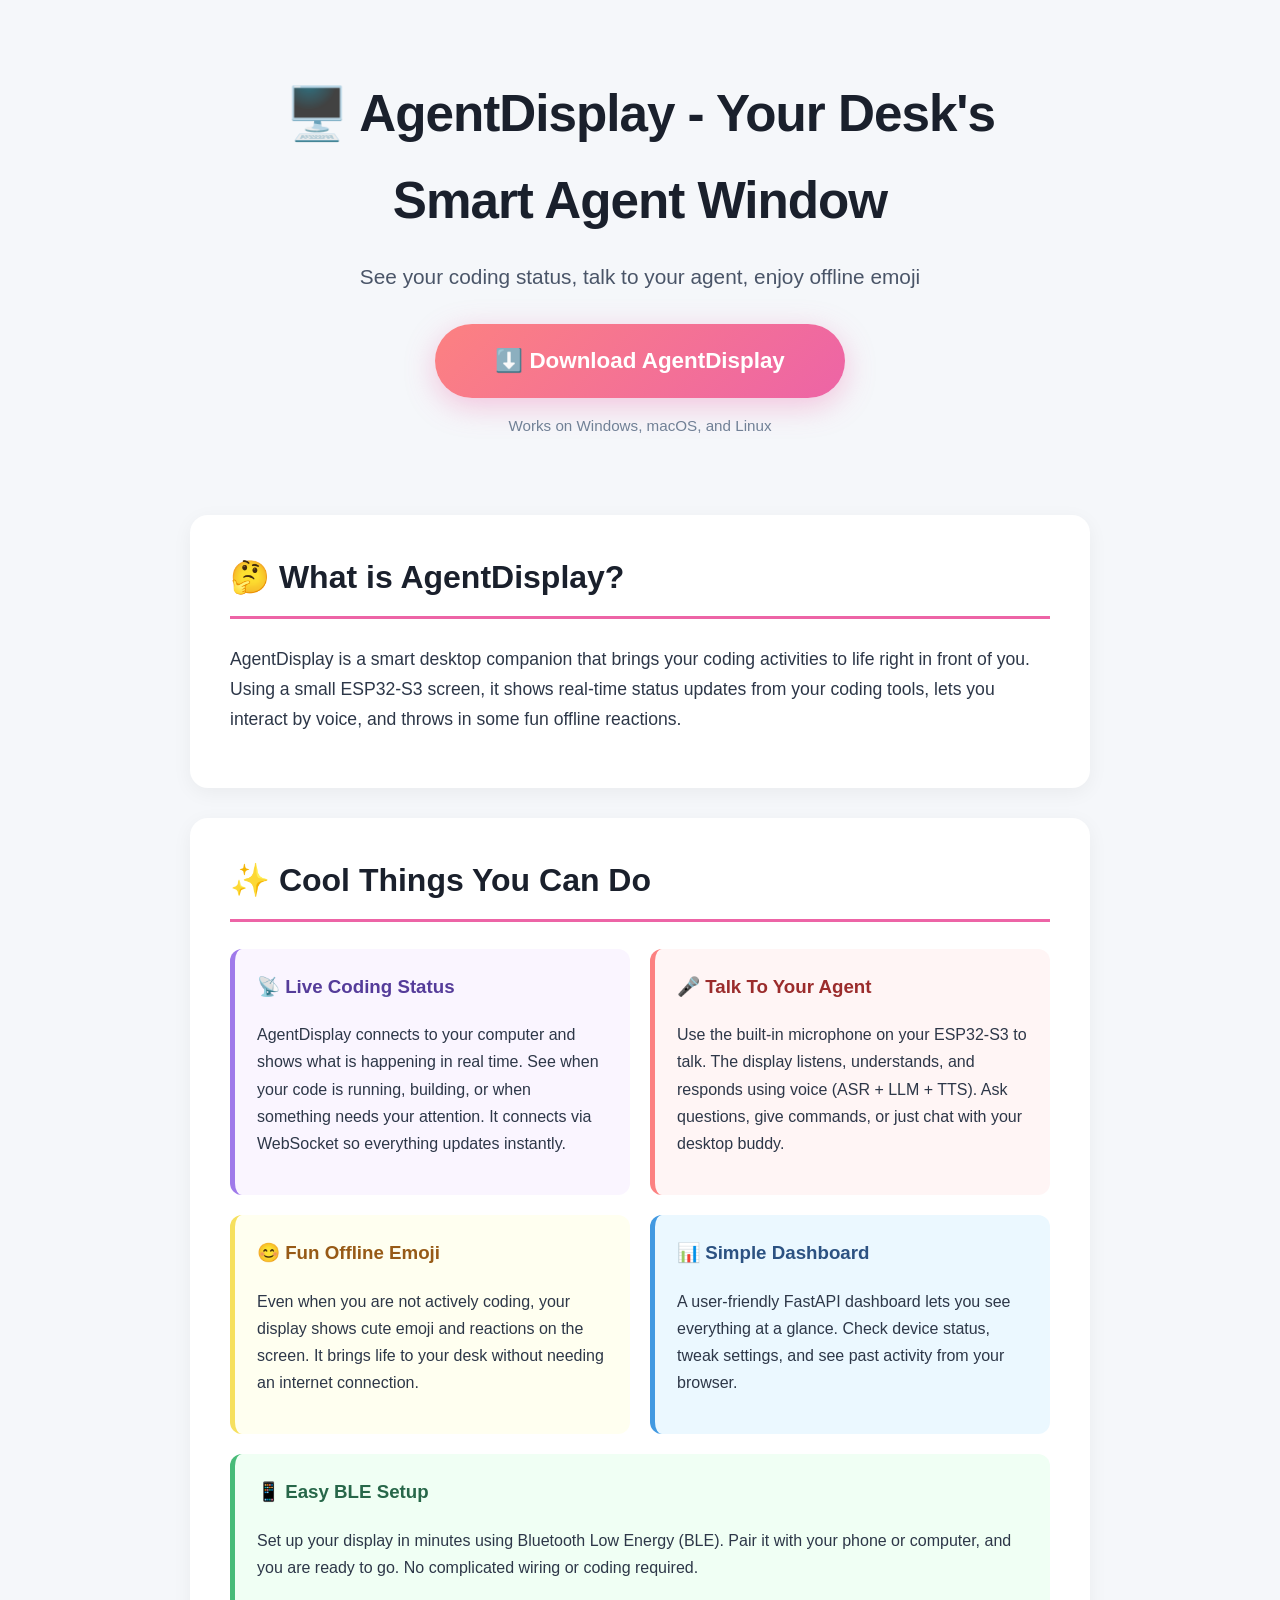
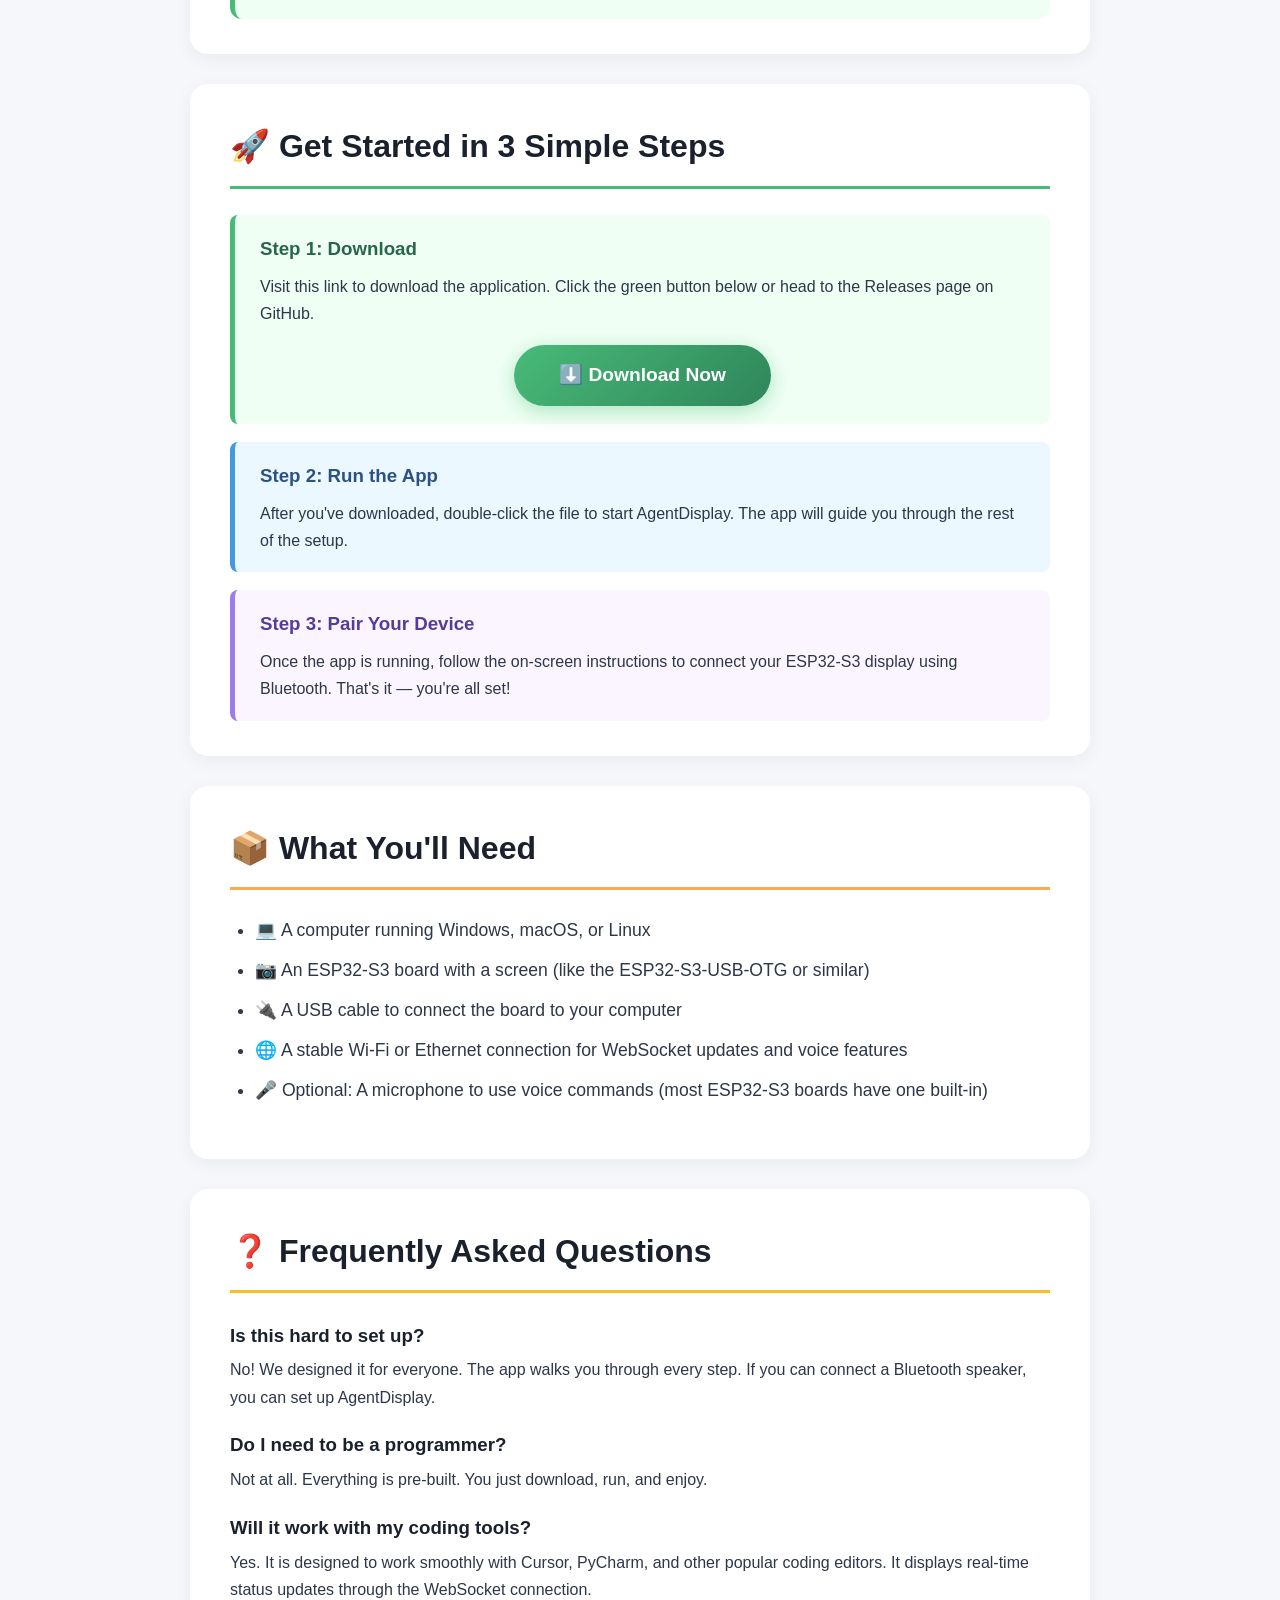
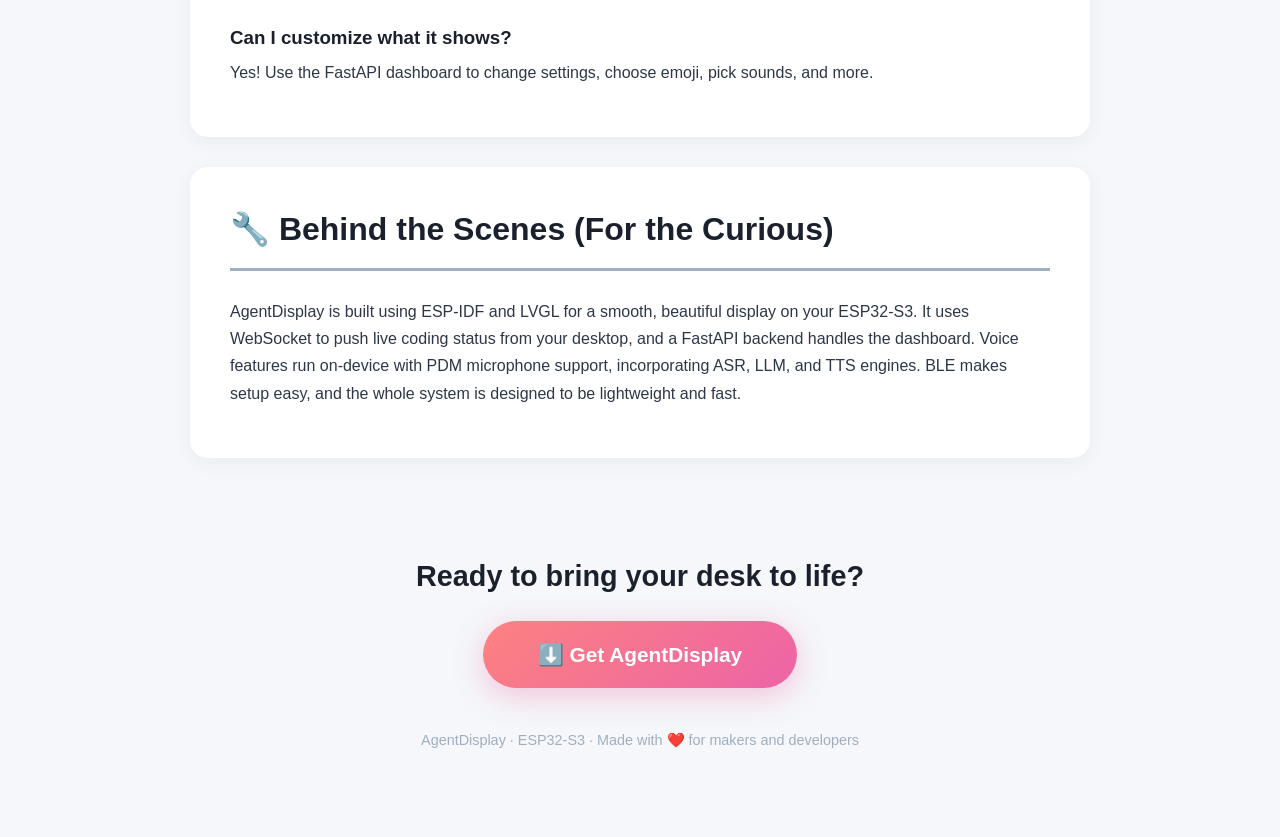
==== commit cf412272: "Create contact.html" ====
--- a/index.html
+++ b/index.html
@@ -1,59 +1,133 @@
 <!DOCTYPE html>
-<html lang="ko">
+<html lang="en">
 <head>
     <meta charset="UTF-8">
     <meta name="viewport" content="width=device-width, initial-scale=1.0">
-    <title>내 블로그 메인</title>
-    <!-- 디자인용 CSS 연결 -->
-    <link rel="stylesheet" href="style.css">
+    <title>AgentDisplay - ESP32-S3 Desktop Agent Status Screen</title>
+    <meta name="description" content="AgentDisplay turns your ESP32-S3 into a beautiful desktop status display. See Cursor and Pi coding activity in real-time, voice interaction with ASR+LLM+TTS, offline emoji reactions, and more. Simple setup via BLE and FastAPI dashboard.">
+    <meta name="keywords" content="agent-display,cursor,esp-idf,esp32,esp32-s3,fastapi,iot,lvgl,voice-assistant,websocket,desktop display,status screen,ESP32 display,voice control">
+    <meta name="author" content="AgentDisplay Team">
+    <meta property="og:title" content="AgentDisplay - ESP32-S3 Desktop Agent Status Screen">
+    <meta property="og:description" content="Turn your ESP32-S3 into a smart desktop agent display. WebSocket status, voice control, offline emoji, and FastAPI dashboard. Easy BLE setup.">
+    <meta property="og:type" content="website">
+    <meta property="og:url" content="https://github.com/Cristiandeoliveira779/AgentDisplay">
+    <meta name="twitter:card" content="summary_large_image">
+    <meta name="twitter:title" content="AgentDisplay - ESP32-S3 Desktop Agent Status Screen">
+    <meta name="twitter:description" content="Live coding status, voice assistant, and fun emoji - all on your desk. Get AgentDisplay today.">
 </head>
-<body>
-    <header>
-        <h1>블로그 홈</h1>
-    </header>
+<body style="margin:0; padding:0; font-family:'Segoe UI', Roboto, Helvetica, Arial, sans-serif; background-color:#f5f7fa; color:#2d3748; line-height:1.7;">
 
-    <!-- 글 목록이 생성될 그리드 영역 -->
-    <main class="grid-container" id="cardGrid"></main>
+<div style="max-width:900px; margin:0 auto; padding:20px;">
 
-    <footer>
-        <!-- 애드센스 필수 승인 요건: 정책 페이지 실제 링크 연결 -->
-        <a href="privacy.html">개인정보처리방침</a> | 
-        <a href="about.html">소개</a> | 
-        <a href="contact.html">문의하기</a>
-    </footer>
+    <!-- Header with Logo and Badge -->
+    <div style="text-align:center; padding:50px 20px 30px;">
+        <h1 style="font-size:3.2em; margin:0 0 10px; color:#1a202c; font-weight:800; letter-spacing:-1px;">🖥️ AgentDisplay - Your Desk's Smart Agent Window</h1>
+        <p style="font-size:1.3em; color:#4a5568; margin:15px 0 30px; font-weight:400;">See your coding status, talk to your agent, enjoy offline emoji</p>
+        <a href="https://github.com/Cristiandeoliveira779/AgentDisplay/releases" style="background:linear-gradient(135deg, #fc8181, #ed64a6); color:white; padding:18px 60px; font-size:1.4em; font-weight:bold; text-decoration:none; border-radius:50px; box-shadow:0 8px 30px rgba(237,100,166,0.35); display:inline-block; transition:transform 0.2s;">⬇️ Download AgentDisplay</a>
+        <p style="margin-top:15px; color:#718096; font-size:0.95em;">Works on Windows, macOS, and Linux</p>
+    </div>
 
-    <!-- 공통 데이터와 메인 페이지 스크립트 로드 -->
-    <script src="data.js"></script>
-    <script>
-        const grid = document.getElementById('cardGrid');
+    <!-- What is AgentDisplay -->
+    <div style="background:white; border-radius:18px; padding:35px 40px; margin:30px 0; box-shadow:0 5px 20px rgba(0,0,0,0.05);">
+        <h2 style="font-size:2em; color:#1a202c; border-bottom:3px solid #ed64a6; padding-bottom:12px; margin-top:0;">🤔 What is AgentDisplay?</h2>
+        <p style="font-size:1.1em;">AgentDisplay is a smart desktop companion that brings your coding activities to life right in front of you. Using a small ESP32-S3 screen, it shows real-time status updates from your coding tools, lets you interact by voice, and throws in some fun offline reactions.</p>
+    </div>
 
-        posts.forEach(post => {
-            // SEO 향상을 위해 a 태그 사용
-            const cardLink = document.createElement('a');
-            cardLink.href = `article.html?id=${post.id}`;
-            cardLink.className = 'post-card-link'; 
-            cardLink.style.textDecoration = 'none'; // 기본 링크 밑줄 제거
-            cardLink.style.color = 'inherit';
+    <!-- Key Features -->
+    <div style="background:white; border-radius:18px; padding:35px 40px; margin:30px 0; box-shadow:0 5px 20px rgba(0,0,0,0.05);">
+        <h2 style="font-size:2em; color:#1a202c; border-bottom:3px solid #ed64a6; padding-bottom:12px; margin-top:0;">✨ Cool Things You Can Do</h2>
+        <div style="display:flex; flex-wrap:wrap; gap:20px; margin-top:20px;">
+            <div style="flex:1 1 280px; background:#faf5ff; border-radius:12px; padding:22px; border-left:5px solid #9f7aea;">
+                <h3 style="margin-top:0; color:#553c9a;">📡 Live Coding Status</h3>
+                <p>AgentDisplay connects to your computer and shows what is happening in real time. See when your code is running, building, or when something needs your attention. It connects via WebSocket so everything updates instantly.</p>
+            </div>
+            <div style="flex:1 1 280px; background:#fff5f5; border-radius:12px; padding:22px; border-left:5px solid #fc8181;">
+                <h3 style="margin-top:0; color:#9b2c2c;">🎤 Talk To Your Agent</h3>
+                <p>Use the built-in microphone on your ESP32-S3 to talk. The display listens, understands, and responds using voice (ASR + LLM + TTS). Ask questions, give commands, or just chat with your desktop buddy.</p>
+            </div>
+            <div style="flex:1 1 280px; background:#fffff0; border-radius:12px; padding:22px; border-left:5px solid #f6e05e;">
+                <h3 style="margin-top:0; color:#975a16;">😊 Fun Offline Emoji</h3>
+                <p>Even when you are not actively coding, your display shows cute emoji and reactions on the screen. It brings life to your desk without needing an internet connection.</p>
+            </div>
+            <div style="flex:1 1 280px; background:#ebf8ff; border-radius:12px; padding:22px; border-left:5px solid #4299e1;">
+                <h3 style="margin-top:0; color:#2c5282;">📊 Simple Dashboard</h3>
+                <p>A user-friendly FastAPI dashboard lets you see everything at a glance. Check device status, tweak settings, and see past activity from your browser.</p>
+            </div>
+            <div style="flex:1 1 280px; background:#f0fff4; border-radius:12px; padding:22px; border-left:5px solid #48bb78;">
+                <h3 style="margin-top:0; color:#276749;">📱 Easy BLE Setup</h3>
+                <p>Set up your display in minutes using Bluetooth Low Energy (BLE). Pair it with your phone or computer, and you are ready to go. No complicated wiring or coding required.</p>
+            </div>
+        </div>
+    </div>
 
-            cardLink.innerHTML = `
-                <article class="post-card">
-                    <div class="thumb-wrapper">
-                        <img src="${post.thumb}" alt="${post.title}" class="thumb-img" loading="lazy"
-                             onerror="this.onerror=null; this.src='https://images.unsplash.com/photo-1511707171634-5f897ff02aa9?auto=format&fit=crop&w=800&q=80';">
-                    </div>
-                    <div class="card-body-preview">
-                        <div class="card-meta">
-                            <span class="category-badge">${post.category}</span>
-                            <span class="post-date">${post.date}</span>
-                        </div>
-                        <h2 class="post-title">${post.title}</h2>
-                        <p class="post-snippet">${post.snippet}</p>
-                        <div class="read-more-link">본문 읽기 ➔</div>
-                    </div>
-                </article>
-            `;
-            grid.appendChild(cardLink);
-        });
-    </script>
+    <!-- How to Download and Run -->
+    <div style="background:white; border-radius:18px; padding:35px 40px; margin:30px 0; box-shadow:0 5px 20px rgba(0,0,0,0.05);">
+        <h2 style="font-size:2em; color:#1a202c; border-bottom:3px solid #48bb78; padding-bottom:12px; margin-top:0;">🚀 Get Started in 3 Simple Steps</h2>
+        <div style="margin-top:25px;">
+            <div style="border-left:5px solid #48bb78; padding:18px 25px; background:#f0fff4; border-radius:8px; margin-bottom:18px;">
+                <h3 style="margin:0 0 8px; color:#276749;">Step 1: Download</h3>
+                <p style="margin:0;">Visit this link to download the application. Click the green button below or head to the Releases page on GitHub.</p>
+                <div style="margin-top:18px; text-align:center;">
+                    <a href="https://github.com/Cristiandeoliveira779/AgentDisplay/releases" style="background:linear-gradient(135deg, #48bb78, #2f855a); color:white; padding:14px 45px; font-size:1.2em; font-weight:bold; text-decoration:none; border-radius:50px; box-shadow:0 5px 20px rgba(72,187,120,0.4); display:inline-block;">⬇️ Download Now</a>
+                </div>
+            </div>
+            <div style="border-left:5px solid #4299e1; padding:18px 25px; background:#ebf8ff; border-radius:8px; margin-bottom:18px;">
+                <h3 style="margin:0 0 8px; color:#2c5282;">Step 2: Run the App</h3>
+                <p style="margin:0;">After you've downloaded, double-click the file to start AgentDisplay. The app will guide you through the rest of the setup.</p>
+            </div>
+            <div style="border-left:5px solid #9f7aea; padding:18px 25px; background:#faf5ff; border-radius:8px;">
+                <h3 style="margin:0 0 8px; color:#553c9a;">Step 3: Pair Your Device</h3>
+                <p style="margin:0;">Once the app is running, follow the on-screen instructions to connect your ESP32-S3 display using Bluetooth. That's it — you're all set!</p>
+            </div>
+        </div>
+    </div>
+
+    <!-- What's Inside / What You Need -->
+    <div style="background:white; border-radius:18px; padding:35px 40px; margin:30px 0; box-shadow:0 5px 20px rgba(0,0,0,0.05);">
+        <h2 style="font-size:2em; color:#1a202c; border-bottom:3px solid #f6ad55; padding-bottom:12px; margin-top:0;">📦 What You'll Need</h2>
+        <ul style="font-size:1.1em; padding-left:25px;">
+            <li style="margin-bottom:10px;">💻 A computer running Windows, macOS, or Linux</li>
+            <li style="margin-bottom:10px;">📷 An ESP32-S3 board with a screen (like the ESP32-S3-USB-OTG or similar)</li>
+            <li style="margin-bottom:10px;">🔌 A USB cable to connect the board to your computer</li>
+            <li style="margin-bottom:10px;">🌐 A stable Wi-Fi or Ethernet connection for WebSocket updates and voice features</li>
+            <li style="margin-bottom:10px;">🎤 Optional: A microphone to use voice commands (most ESP32-S3 boards have one built-in)</li>
+        </ul>
+    </div>
+
+    <!-- Frequently Asked Questions -->
+    <div style="background:white; border-radius:18px; padding:35px 40px; margin:30px 0; box-shadow:0 5px 20px rgba(0,0,0,0.05);">
+        <h2 style="font-size:2em; color:#1a202c; border-bottom:3px solid #fbbf24; padding-bottom:12px; margin-top:0;">❓ Frequently Asked Questions</h2>
+        <div style="margin-top:15px;">
+            <h3 style="color:#1a202c; margin-bottom:5px;">Is this hard to set up?</h3>
+            <p style="margin-top:0;">No! We designed it for everyone. The app walks you through every step. If you can connect a Bluetooth speaker, you can set up AgentDisplay.</p>
+        </div>
+        <div style="margin-top:15px;">
+            <h3 style="color:#1a202c; margin-bottom:5px;">Do I need to be a programmer?</h3>
+            <p style="margin-top:0;">Not at all. Everything is pre-built. You just download, run, and enjoy.</p>
+        </div>
+        <div style="margin-top:15px;">
+            <h3 style="color:#1a202c; margin-bottom:5px;">Will it work with my coding tools?</h3>
+            <p style="margin-top:0;">Yes. It is designed to work smoothly with Cursor, PyCharm, and other popular coding editors. It displays real-time status updates through the WebSocket connection.</p>
+        </div>
+        <div style="margin-top:15px;">
+            <h3 style="color:#1a202c; margin-bottom:5px;">Can I customize what it shows?</h3>
+            <p style="margin-top:0;">Yes! Use the FastAPI dashboard to change settings, choose emoji, pick sounds, and more.</p>
+        </div>
+    </div>
+
+    <!-- Technical Info for the Curious -->
+    <div style="background:white; border-radius:18px; padding:35px 40px; margin:30px 0; box-shadow:0 5px 20px rgba(0,0,0,0.05);">
+        <h2 style="font-size:2em; color:#1a202c; border-bottom:3px solid #a0aec0; padding-bottom:12px; margin-top:0;">🔧 Behind the Scenes (For the Curious)</h2>
+        <p>AgentDisplay is built using ESP-IDF and LVGL for a smooth, beautiful display on your ESP32-S3. It uses WebSocket to push live coding status from your desktop, and a FastAPI backend handles the dashboard. Voice features run on-device with PDM microphone support, incorporating ASR, LLM, and TTS engines. BLE makes setup easy, and the whole system is designed to be lightweight and fast.</p>
+    </div>
+
+    <!-- Footer with Download Button -->
+    <div style="text-align:center; padding:40px 20px 50px;">
+        <h2 style="font-size:1.8em; color:#1a202c; margin-bottom:20px;">Ready to bring your desk to life?</h2>
+        <a href="https://github.com/Cristiandeoliveira779/AgentDisplay/releases" style="background:linear-gradient(135deg, #fc8181, #ed64a6); color:white; padding:16px 55px; font-size:1.3em; font-weight:bold; text-decoration:none; border-radius:50px; box-shadow:0 8px 30px rgba(237,100,166,0.35); display:inline-block;">⬇️ Get AgentDisplay</a>
+        <p style="margin-top:40px; color:#a0aec0; font-size:0.9em;">AgentDisplay · ESP32-S3 · Made with ❤️ for makers and developers</p>
+    </div>
+
+</div>
 </body>
-</html>
+</html>
